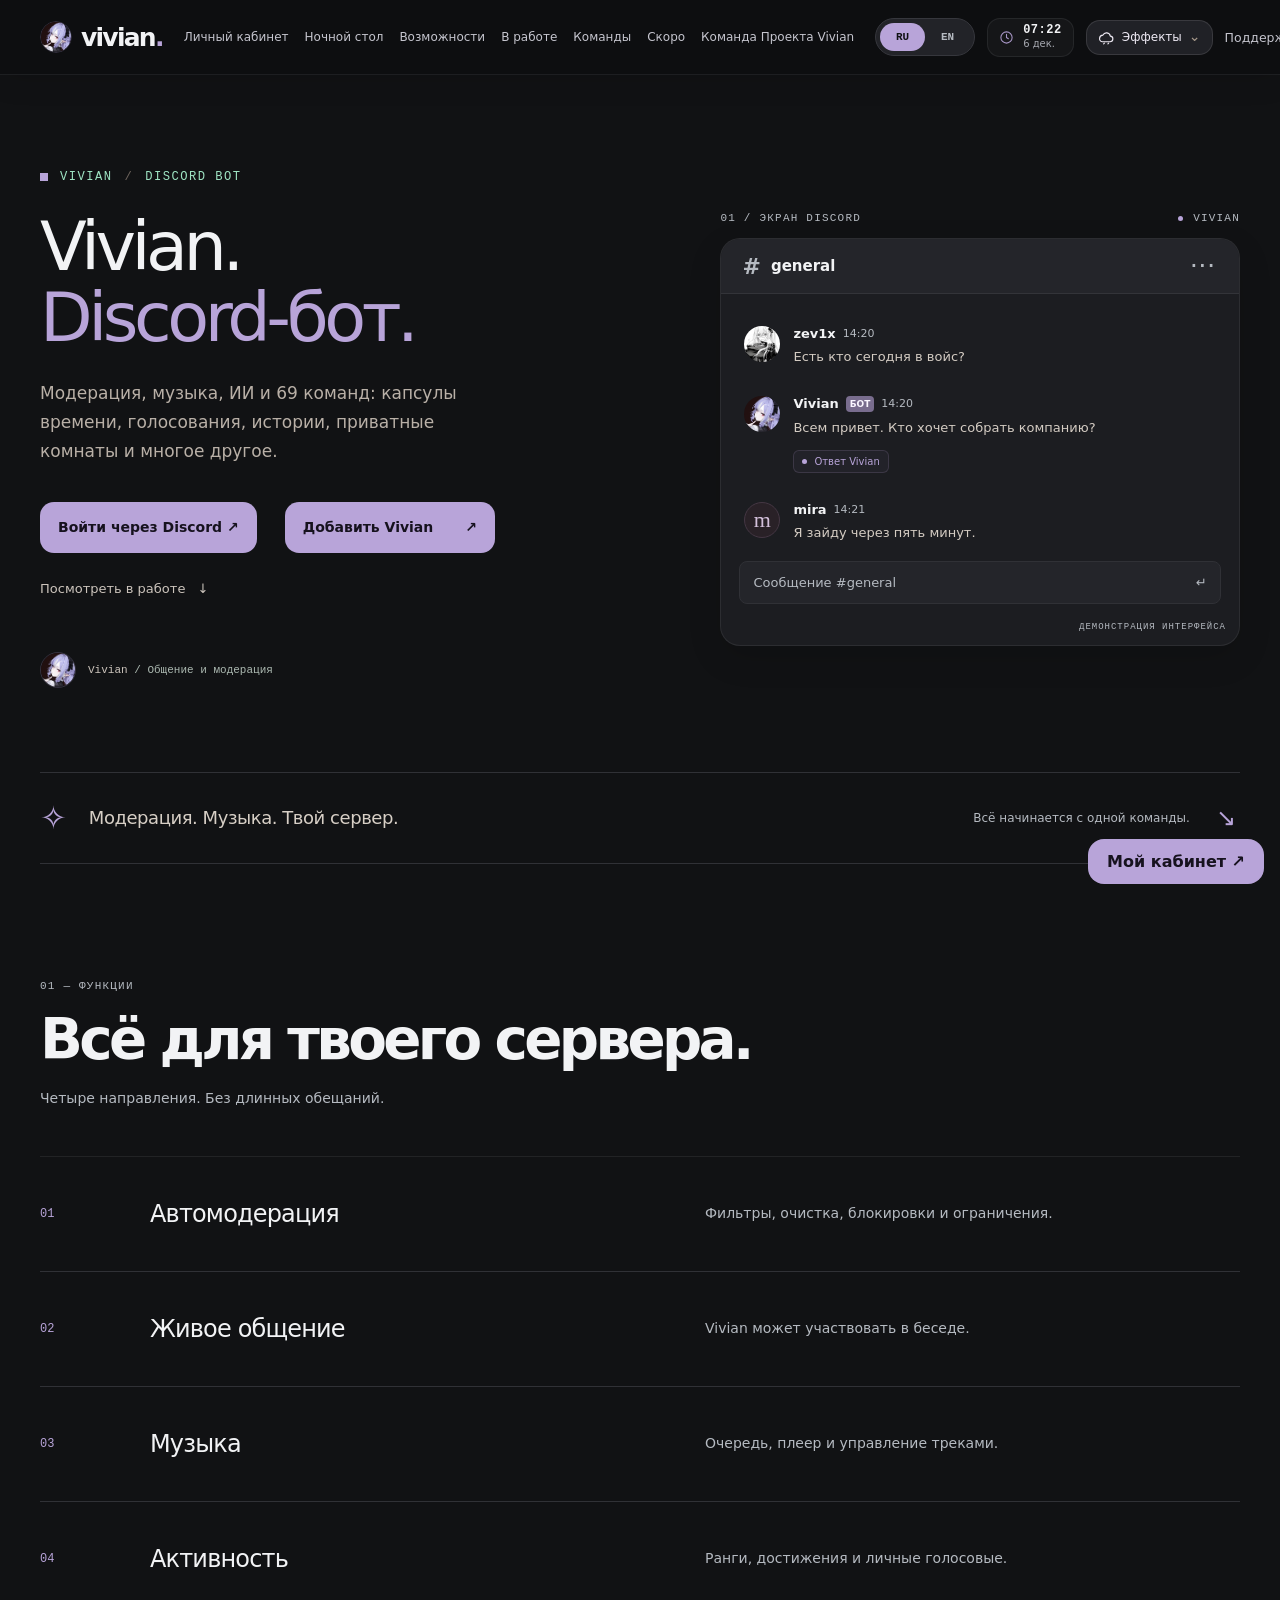
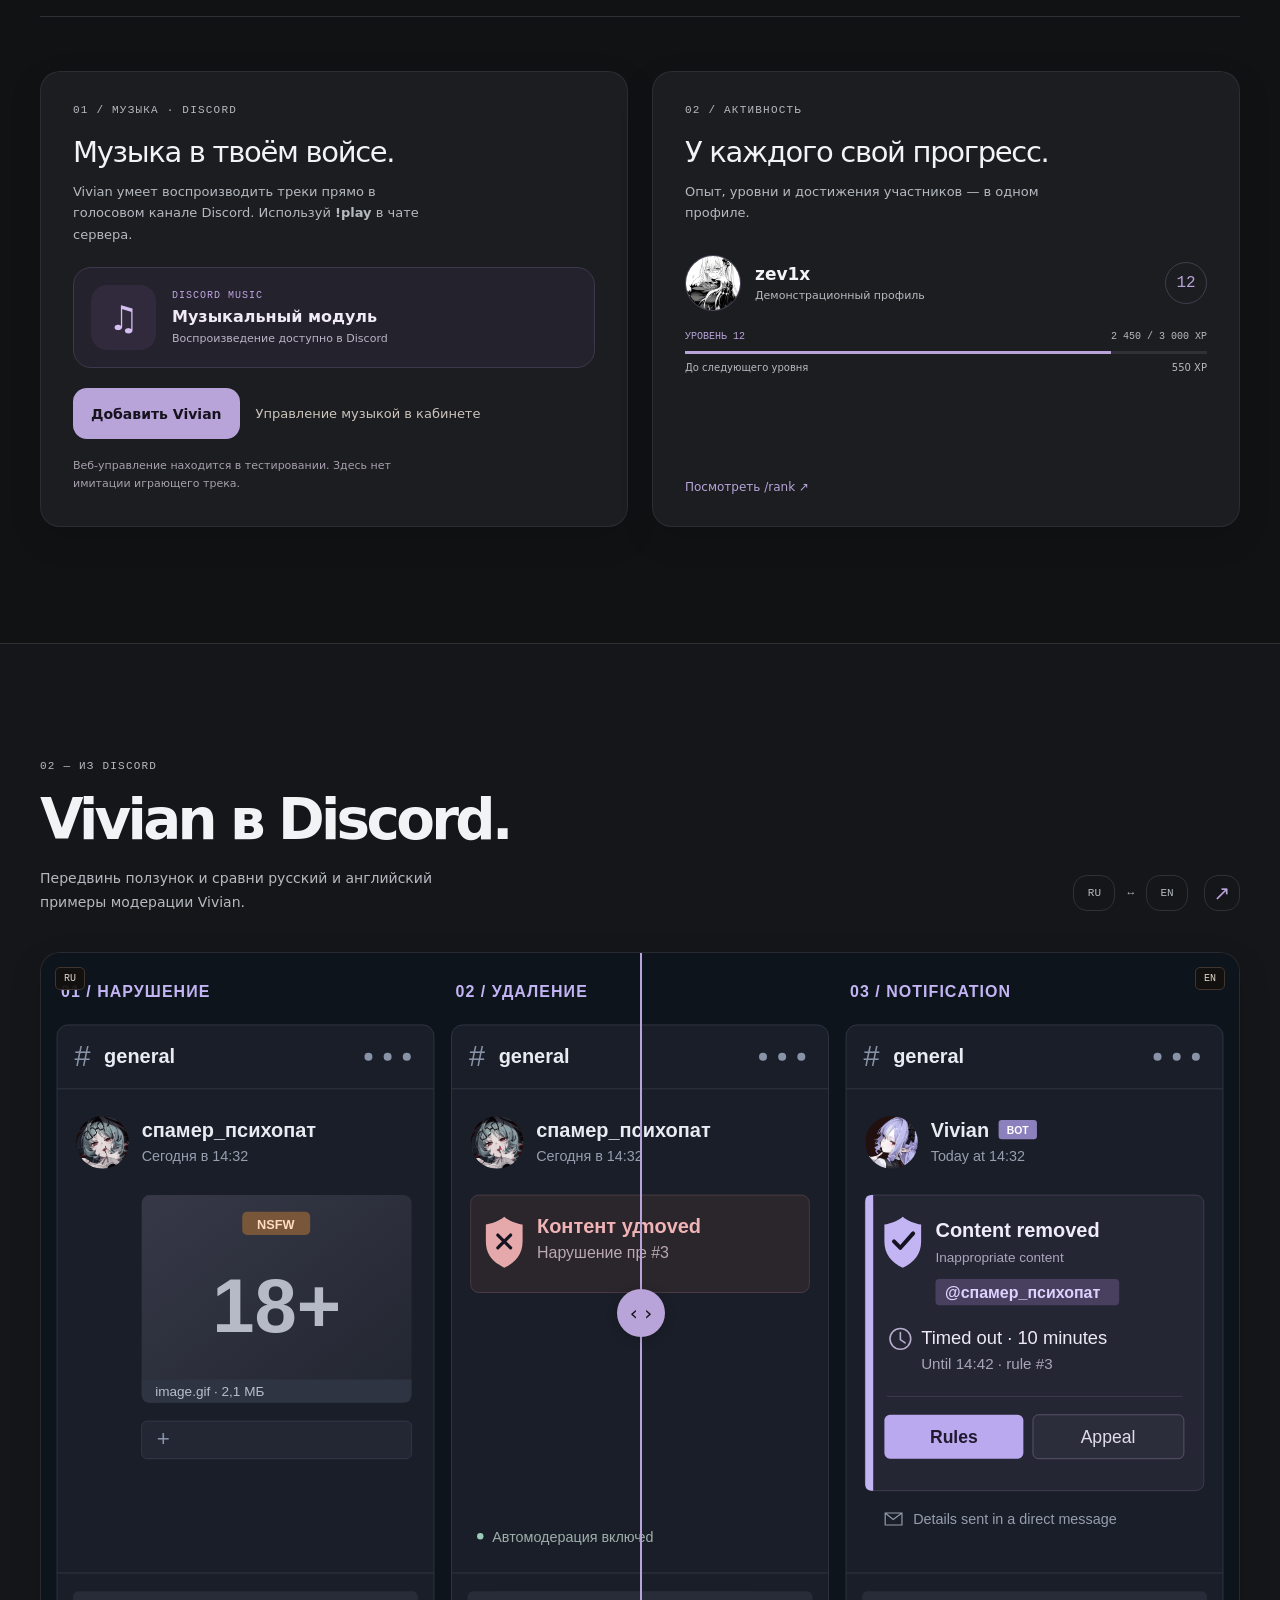
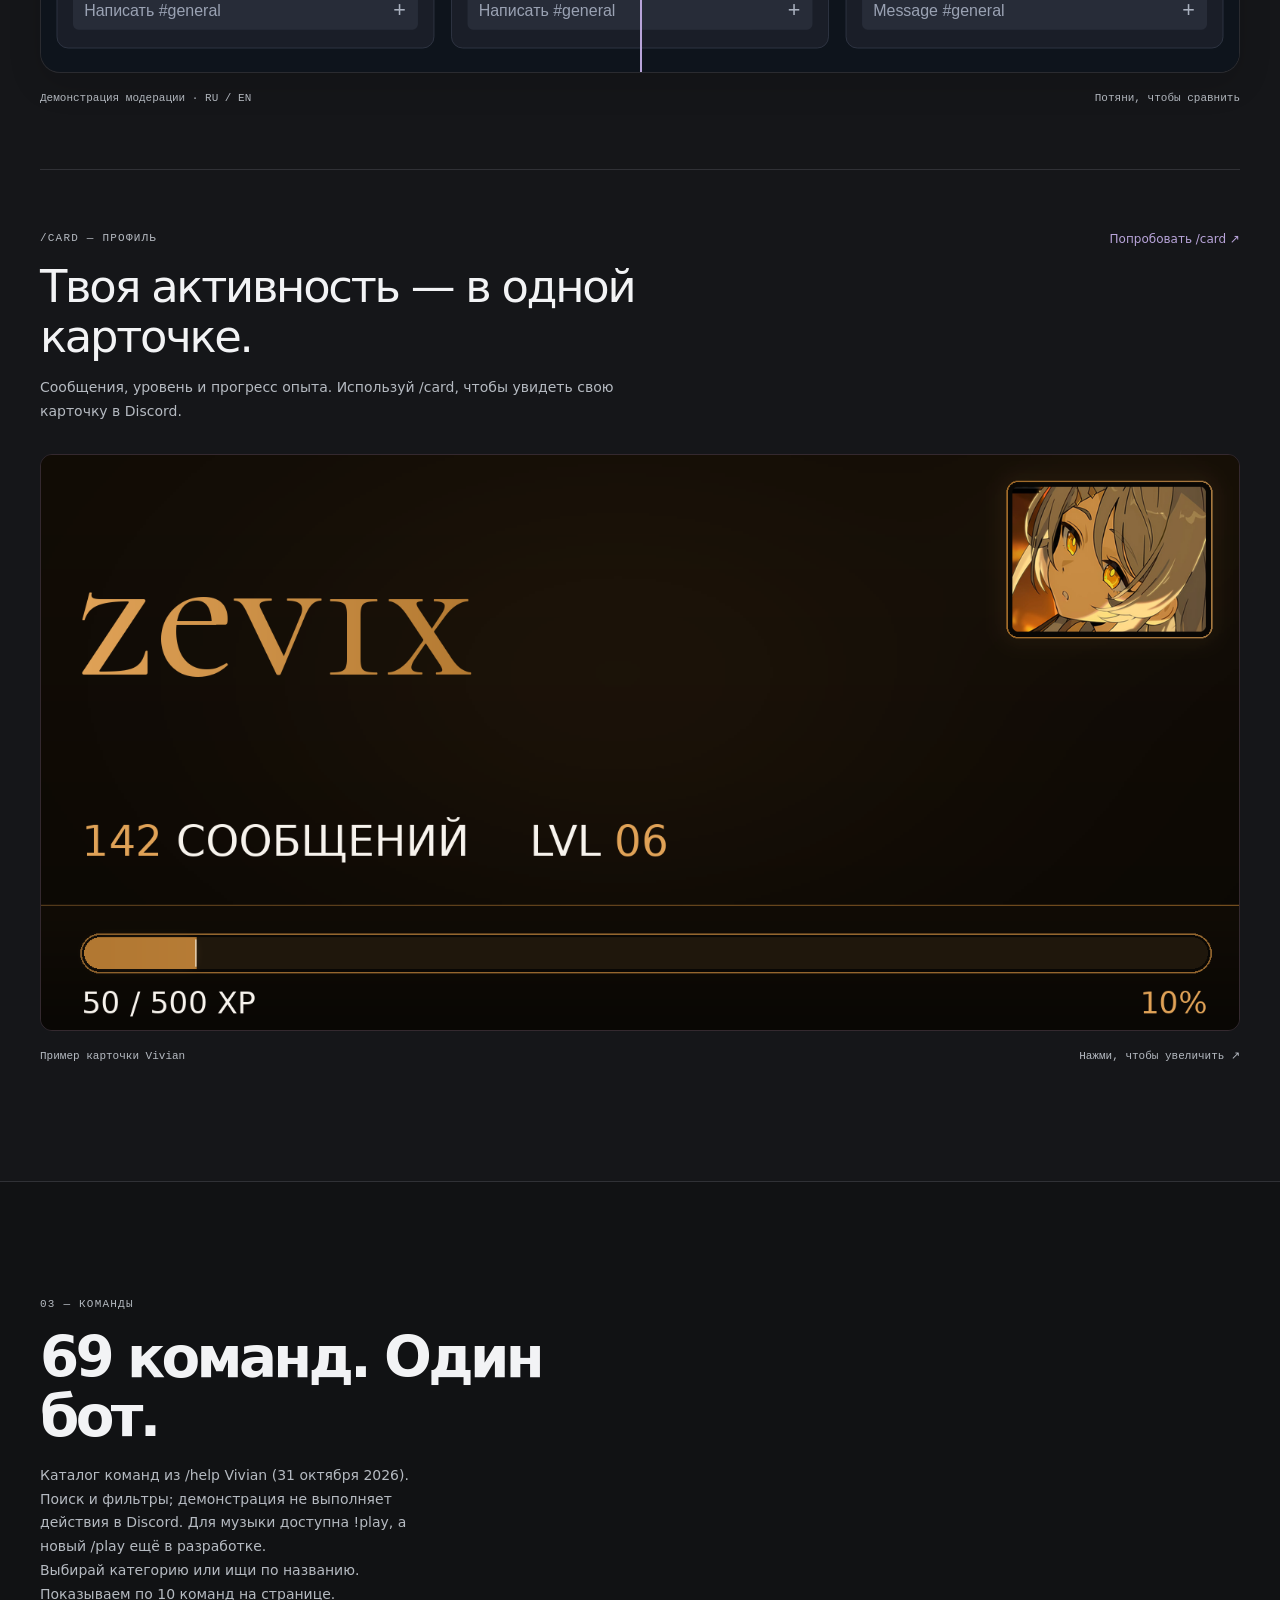
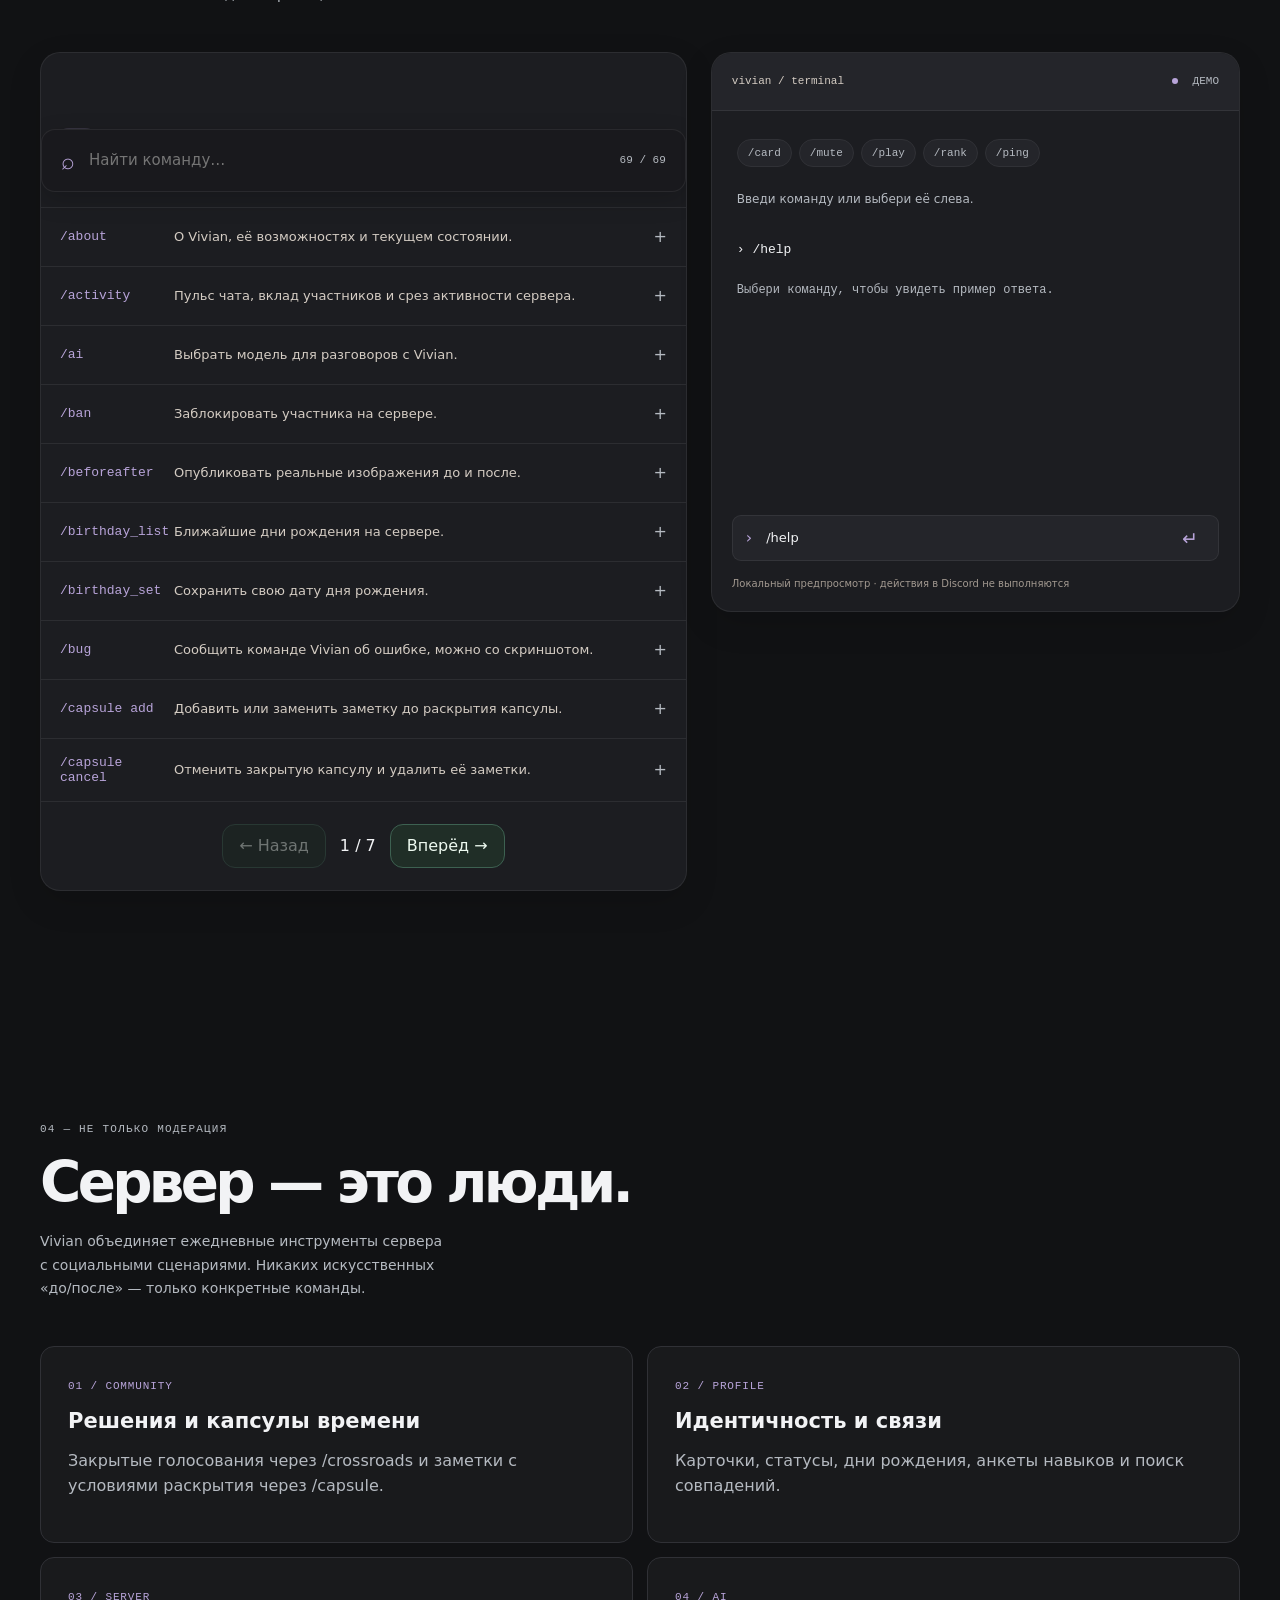
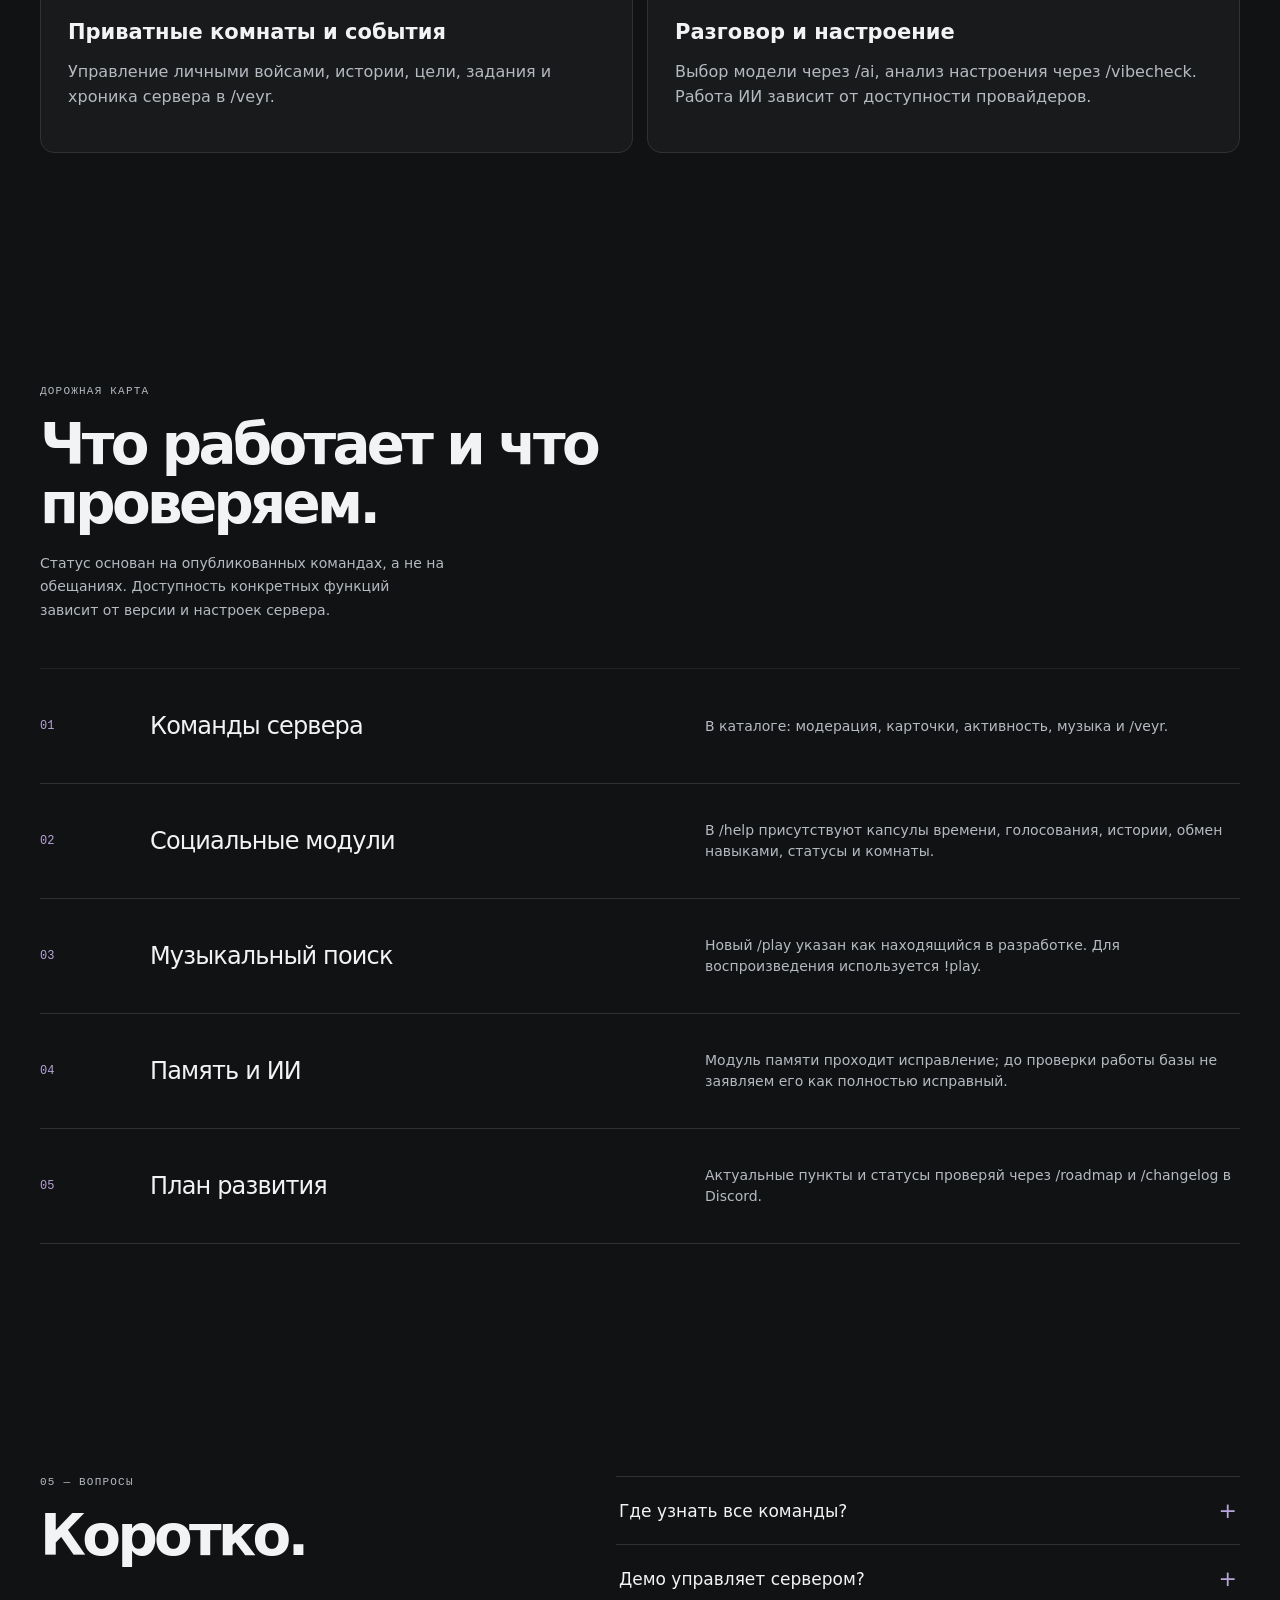
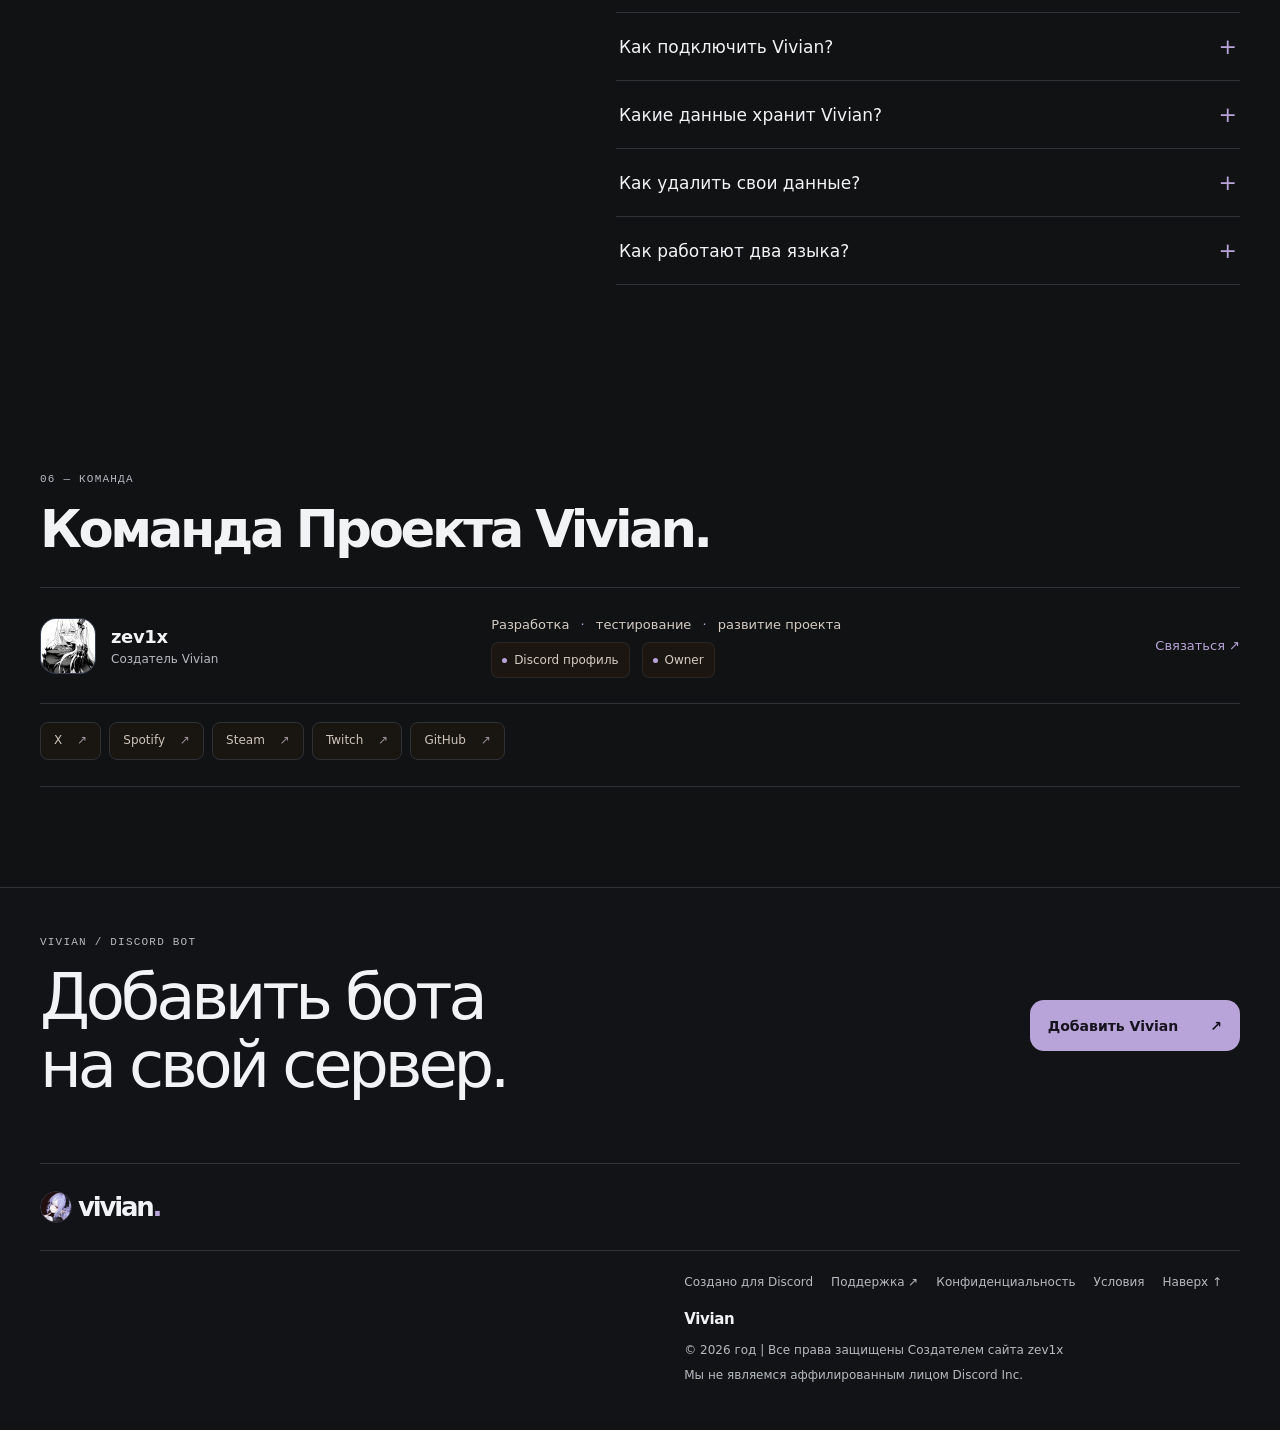
==== site/index.html @ c5d3cb8b "Add files via upload" ====
<!DOCTYPE html>

<html lang="ru"><head><meta charset="utf-8"/><meta content="width=device-width, initial-scale=1" name="viewport"/><meta content="#0e0d0c" name="theme-color"/><title>Vivian — Discord-бот</title><meta content="Vivian: общение, модерация, музыка, активность и команды." name="description"/><meta content="website" property="og:type"/><meta content="Vivian — Discord-бот" property="og:title"/><meta content="Vivian: общение, модерация, музыка, активность и команды." property="og:description"/><meta content="https://esil.life/vivian-card.png" property="og:image"/><meta content="summary_large_image" name="twitter:card"/><link href="styles.css" rel="stylesheet"/><link href="theme.css" rel="stylesheet"/><link href="vivian-avatar.png" rel="icon" type="image/png"/><link href="https://vivian.lat/" rel="canonical"/><meta content="https://vivian.lat/" property="og:url"/><meta content="ru_RU" property="og:locale"/><link href="web2.css" rel="stylesheet"/><link href="web2-ui.css" rel="stylesheet"/><link href="vivian-2.3.css?v=2.5" rel="stylesheet"/><link rel="stylesheet" href="site-clock.css?v=2.6"/><link rel="stylesheet" href="vivian-2.7-motion.css?v=2.7"><link rel="stylesheet" href="vivian-3.1-fixes.css?v=3.1"/></head><body>
<canvas aria-hidden="true" class="weather-canvas" hidden="" id="weather-canvas"></canvas>
<header class="header"><div class="shell header-inner"><a class="brand" href="#top"><span class="mark"><img alt="" height="32" loading="lazy" src="vivian-avatar.png" width="32"/></span><span>vivian<span class="brand-period">.</span></span></a><nav aria-label="Разделы" class="nav"><a href="dashboard.html">Личный кабинет</a><a href="social.html">Ночной стол</a><a href="#capabilities">Возможности</a><a href="#preview">В работе</a><a href="#commands">Команды</a><a href="#roadmap">Скоро</a><a href="#team">Команда Проекта Vivian</a></nav><div class="header-right"><div aria-label="Язык сайта" class="language-switch" data-language="ru" id="language-switch" role="group"><span aria-hidden="true" class="language-thumb"></span><button aria-pressed="true" data-lang="ru" lang="ru" type="button">RU</button><button aria-pressed="false" data-lang="en" lang="en" type="button">EN</button></div><div class="site-time-pill site-clock" aria-label="Локальные дата и время" title="Время по настройкам устройства"><svg class="site-clock-icon" xmlns="http://www.w3.org/2000/svg" width="15" height="15" viewBox="0 0 24 24" fill="none" stroke="currentColor" stroke-width="1.7" stroke-linecap="round" stroke-linejoin="round" aria-hidden="true"><circle cx="12" cy="12" r="9"/><path d="M12 7v5l3 2"/></svg><span class="site-clock-text"><time class="site-time-value" data-site-time>--:--</time><span class="site-time-date" data-site-date>—</span></span></div><div class="weather-control" id="weather-control">
<button aria-controls="weather-panel" aria-expanded="false" aria-label="Настройки фоновых эффектов" class="weather-trigger" id="weather-trigger" title="Фоновые эффекты" type="button">
<svg aria-hidden="true" class="weather-trigger-icon" fill="none" height="17" stroke="currentColor" stroke-linecap="round" stroke-linejoin="round" stroke-width="1.6" viewbox="0 0 24 24" width="17"><path d="M6 18h11a4 4 0 0 0 .4-7.98A5.5 5.5 0 0 0 7 8.6 4.75 4.75 0 0 0 6 18Z"></path><path d="m8 21 1-1m5 1 1-1"></path></svg>
<span class="weather-trigger-label">Эффекты</span><span aria-hidden="true" class="weather-caret">⌄</span></button>
<div class="weather-panel" hidden="" id="weather-panel">
<div class="weather-panel-heading">ФОН САЙТА</div>
<button aria-pressed="true" class="weather-option" data-weather="off" type="button"><span aria-hidden="true" class="weather-option-icon">○</span>Выключено<span aria-hidden="true" class="weather-option-check">✓</span></button>
<button aria-pressed="false" class="weather-option" data-weather="snow" type="button"><span aria-hidden="true" class="weather-option-icon">✳</span>Снег<span aria-hidden="true" class="weather-option-check">✓</span></button>
<button aria-pressed="false" class="weather-option" data-weather="rain" type="button"><span aria-hidden="true" class="weather-option-icon">╱</span>Дождь<span aria-hidden="true" class="weather-option-check">✓</span></button>
<div class="weather-panel-note">Выбор сохранится на этом устройстве</div>
</div></div><a class="subtle-link" href="https://discord.gg/d9XwE4tsXc" rel="noreferrer" target="_blank">Поддержка</a><a class="small-cta nav-invite-cta" data-invite="" href="https://discord.com/oauth2/authorize?client_id=1553826513474945114" rel="noreferrer" target="_blank">Добавить Vivian</a><details class="mobile-nav"><summary aria-label="Открыть меню"><span class="mobile-icon">☰</span></summary><div><a href="#capabilities">Возможности</a><a href="#preview">В работе</a><a href="#commands">Команды</a><a href="#roadmap">Скоро</a><a href="#team">Команда Проекта Vivian</a><a href="https://discord.gg/d9XwE4tsXc" rel="noreferrer" target="_blank">Поддержка</a><a class="mobile-invite" data-invite="" href="https://discord.com/oauth2/authorize?client_id=1553826513474945114" rel="noreferrer" target="_blank">Добавить Vivian</a></div></details><a class="web2-header-link" href="social.html">Ночной стол</a></div></div></header>
<main><section class="hero shell" id="top"><div class="hero-main"><div class="eyebrow"><span class="small-square"></span> VIVIAN <span class="slash">/</span> DISCORD BOT</div><h1><span class="hero-title-line">Vivian.</span><em class="hero-title-line">Discord-бот.</em></h1><p>Модерация, музыка, ИИ и 69 команд: капсулы времени, голосования, истории, приватные комнаты и многое другое.</p><div class="hero-actions"><a class="primary-btn" href="/auth/discord">Войти через Discord ↗</a><a class="primary-btn" data-invite="" href="https://discord.com/oauth2/authorize?client_id=1553826513474945114" rel="noreferrer" target="_blank">Добавить Vivian <span>↗</span></a><a class="plain-btn" href="#preview">Посмотреть в работе <span>↓</span></a></div><div class="hero-note"><img alt="Аватар Vivian" loading="lazy" src="vivian-avatar.png"/><span>Vivian <span class="muted">/ Общение и модерация</span></span></div></div>
<div class="hero-demo"><div class="demo-label"><span>01 / ЭКРАН DISCORD</span><span class="line-dot"></span><span>VIVIAN</span></div><div class="chat-shell"><div class="chat-top"><span class="hash">#</span><span>general</span><span class="chat-right">···</span></div><div class="chat-rows"><div class="chat-line"><img alt="" class="round-avatar" loading="lazy" src="zev1x-avatar.png"/><div><div class="name-line"><b>zev1x</b><time>14:20</time></div><p>Есть кто сегодня в войс?</p></div></div><div class="chat-line"><img alt="" class="round-avatar" loading="lazy" src="vivian-avatar.png"/><div><div class="name-line"><b>Vivian</b><span class="bot-label">БОТ</span><time>14:20</time></div><p>Всем привет. Кто хочет собрать компанию?</p><div class="inline-tag"><span class="dot"></span> Ответ Vivian</div></div></div><div class="chat-line"><div aria-hidden="true" class="chat-initial">m</div><div><div class="name-line"><b>mira</b><time>14:21</time></div><p>Я зайду через пять минут.</p></div></div></div><div class="chat-footer">Сообщение #general <span>↵</span></div><div class="mock-watermark">ДЕМОНСТРАЦИЯ ИНТЕРФЕЙСА</div></div></div></section>
<div class="bot-strip shell"><span aria-hidden="true" class="strip-star">✧</span><p>Модерация. Музыка. Твой сервер.</p><span>Всё начинается с одной команды.</span><a aria-label="Команды" href="#commands">↘</a></div><section class="shell section features-section" id="capabilities"><div class="section-intro"><div class="index-label">01 — ФУНКЦИИ</div><h2>Всё для твоего сервера.</h2><p>Четыре направления. Без длинных обещаний.</p></div><div class="feature-table"><div class="feature-row"><span class="feat-no">01</span><h3>Автомодерация</h3><p>Фильтры, очистка, блокировки и ограничения.</p><span class="feat-arrow">↗</span></div><div class="feature-row"><span class="feat-no">02</span><h3>Живое общение</h3><p>Vivian может участвовать в беседе.</p><span class="feat-arrow">↗</span></div><div class="feature-row"><span class="feat-no">03</span><h3>Музыка</h3><p>Очередь, плеер и управление треками.</p><span class="feat-arrow">↗</span></div><div class="feature-row"><span class="feat-no">04</span><h3>Активность</h3><p>Ранги, достижения и личные голосовые.</p><span class="feat-arrow">↗</span></div></div><div class="bot-extras"><article class="extra-card music-card" id="web-music"><div class="index-label">01 / МУЗЫКА · DISCORD</div><h3>Музыка в твоём войсе.</h3><p>Vivian умеет воспроизводить треки прямо в голосовом канале Discord. Используй <strong>!play</strong> в чате сервера.</p><div class="music-showcase" aria-label="Демонстрация музыкальной функции"><div class="music-showcase-icon" aria-hidden="true">♫</div><div><span class="music-showcase-label">DISCORD MUSIC</span><strong>Музыкальный модуль</strong><small>Воспроизведение доступно в Discord</small></div></div><div class="music-showcase-actions"><a class="primary-btn" href="https://discord.com/oauth2/authorize?client_id=1553826513474945114" target="_blank" rel="noopener noreferrer">Добавить Vivian</a><a class="plain-btn" href="dashboard.html#music">Управление музыкой в кабинете</a></div><p class="music-availability-note">Веб-управление находится в тестировании. Здесь нет имитации играющего трека.</p></article><article class="extra-card rank-card"><div class="index-label">02 / АКТИВНОСТЬ</div><h3>У каждого свой прогресс.</h3><p>Опыт, уровни и достижения участников — в одном профиле.</p><div class="rank-preview"><img alt="Аватар zev1x" loading="lazy" src="zev1x-avatar.png"/><div><strong>zev1x</strong><span>Демонстрационный профиль</span></div><span class="rank-level">12</span></div><div class="rank-meta"><span>УРОВЕНЬ 12</span><span>2 450 / 3 000 XP</span></div><div class="rank-progress"><span></span></div><div class="rank-next">До следующего уровня <b>550 XP</b></div><button class="extra-action" data-quick="/rank @zev1x" type="button">Посмотреть /rank ↗</button></article></div></section>
<section class="section work-section" id="preview"><div class="shell"><div class="preview-heading"><div class="section-intro work-intro"><div class="index-label">02 — ИЗ DISCORD</div><h2>Vivian в Discord.</h2><p>Передвинь ползунок и сравни русский и английский примеры модерации Vivian.</p></div><div class="preview-controls"><div class="preview-presets"><button data-preview-language="ru" lang="ru" type="button">RU</button><span aria-hidden="true">↔</span><button data-preview-language="en" lang="en" type="button">EN</button></div><button aria-label="Увеличить пример модерации" class="image-expand" id="open-image" type="button">↗</button></div></div><div class="preview-compare" id="preview-compare" style="--image-split:50%"><img alt="Пример модерации Vivian на русском" class="preview-image-ru" height="900" loading="lazy" src="moderation-ru.svg" width="1500"/><img alt="Пример модерации Vivian на английском" class="preview-image-en" height="900" loading="lazy" src="moderation-en.svg" width="1500"/><div aria-hidden="true" class="preview-divider" id="preview-divider"><span>‹ ›</span></div><input aria-label="Сравнение примеров на русском и английском" class="preview-range" id="preview-range" max="100" min="0" type="range" value="50"/><span aria-hidden="true" class="preview-language-label label-ru">RU</span><span aria-hidden="true" class="preview-language-label label-en">EN</span></div><div class="work-caption"><span>Демонстрация модерации · RU / EN</span><span>Потяни, чтобы сравнить</span></div><article aria-labelledby="profile-card-title" class="card-feature" id="card-preview"><div class="card-feature-heading"><div class="card-feature-copy"><div class="index-label">/CARD — ПРОФИЛЬ</div><h3 id="profile-card-title">Твоя активность — в одной карточке.</h3><p>Сообщения, уровень и прогресс опыта. Используй /card, чтобы увидеть свою карточку в Discord.</p></div><button class="extra-action" data-quick="/card" type="button">Попробовать /card ↗</button></div><button aria-label="Увеличить карточку Vivian" class="card-frame" data-open-card="" type="button"><img alt="Карточка Vivian: сообщения, уровень и опыт" height="762" loading="lazy" src="vivian-card.png" width="1586"/></button><div class="work-caption"><span>Пример карточки Vivian</span><span>Нажми, чтобы увеличить ↗</span></div></article></div><dialog aria-label="Карточка профиля Vivian" class="image-dialog card-dialog" id="card-dialog"><button class="dialog-close" id="close-card" type="button">Закрыть ×</button><img alt="Карточка Vivian: сообщения, уровень и опыт" height="762" src="vivian-card.png" width="1586"/></dialog><dialog aria-label="Полноэкранный пример модерации Vivian" class="image-dialog" id="image-dialog"><button class="dialog-close" id="close-image" type="button">Закрыть ×</button><img alt="Полноэкранный пример модерации Vivian" height="900" id="dialog-preview-image" src="moderation-ru.svg" width="1500"/></dialog></section>
<section class="section shell commands-section" id="commands"><div class="section-intro"><div class="index-label">03 — КОМАНДЫ</div><h2>69 команд. Один бот.</h2><p>Каталог команд из /help Vivian (31 октября 2026). Поиск и фильтры; демонстрация не выполняет действия в Discord. Для музыки доступна !play, а новый /play ещё в разработке.</p><p class="muted">Выбирай категорию или ищи по названию. Показываем по 10 команд на странице.</p></div><div class="command-layout"><div class="command-browser"><div class="command-search"><span>⌕</span><input aria-label="Поиск команд Vivian" id="command-query" placeholder="Найти команду…" type="search"/><small id="command-count">69 / 69</small></div><div aria-label="Категории команд" class="category-tabs"><button aria-pressed="true" class="active" data-group="Все" type="button">Все</button><button aria-pressed="false" class="" data-group="Общее" type="button">Общее</button><button aria-pressed="false" class="" data-group="Модерация" type="button">Модерация</button><button aria-pressed="false" class="" data-group="Музыка" type="button">Музыка</button><button aria-pressed="false" class="" data-group="Активность" type="button">Активность</button><button aria-pressed="false" class="" data-group="ИИ" type="button">ИИ</button><button aria-pressed="false" class="" data-group="Сообщество" type="button">Сообщество</button><button aria-pressed="false" class="" data-group="Приватные комнаты" type="button">Приватные комнаты</button><button aria-pressed="false" class="" data-group="Система" type="button">Система</button></div><div class="command-list" id="command-list"><details class="command-item" data-category="Общее"><summary><code>/about</code><span>О Vivian, её возможностях и текущем состоянии.</span><span class="item-plus">+</span></summary><p>О Vivian, её возможностях и текущем состоянии. <button class="try-command" data-try="/about" type="button">Попробовать ↗</button></p></details><details class="command-item" data-category="Активность"><summary><code>/activity</code><span>Пульс чата, вклад участников и срез активности сервера.</span><span class="item-plus">+</span></summary><p>Пульс чата, вклад участников и срез активности сервера. <button class="try-command" data-try="/activity" type="button">Попробовать ↗</button></p></details><details class="command-item" data-category="ИИ"><summary><code>/ai</code><span>Выбрать модель для разговоров с Vivian.</span><span class="item-plus">+</span></summary><p>Выбрать модель для разговоров с Vivian. <button class="try-command" data-try="/ai" type="button">Попробовать ↗</button></p></details><details class="command-item" data-category="Модерация"><summary><code>/ban</code><span>Заблокировать участника на сервере.</span><span class="item-plus">+</span></summary><p>Заблокировать участника на сервере. <button class="try-command" data-try="/ban" type="button">Попробовать ↗</button></p></details><details class="command-item" data-category="Сообщество"><summary><code>/beforeafter</code><span>Опубликовать реальные изображения до и после.</span><span class="item-plus">+</span></summary><p>Опубликовать реальные изображения до и после. <button class="try-command" data-try="/beforeafter" type="button">Попробовать ↗</button></p></details><details class="command-item" data-category="Сообщество"><summary><code>/birthday_list</code><span>Ближайшие дни рождения на сервере.</span><span class="item-plus">+</span></summary><p>Ближайшие дни рождения на сервере. <button class="try-command" data-try="/birthday_list" type="button">Попробовать ↗</button></p></details><details class="command-item" data-category="Сообщество"><summary><code>/birthday_set</code><span>Сохранить свою дату дня рождения.</span><span class="item-plus">+</span></summary><p>Сохранить свою дату дня рождения. <button class="try-command" data-try="/birthday_set" type="button">Попробовать ↗</button></p></details><details class="command-item" data-category="Общее"><summary><code>/bug</code><span>Сообщить команде Vivian об ошибке, можно со скриншотом.</span><span class="item-plus">+</span></summary><p>Сообщить команде Vivian об ошибке, можно со скриншотом. <button class="try-command" data-try="/bug" type="button">Попробовать ↗</button></p></details><details class="command-item" data-category="Сообщество"><summary><code>/capsule add</code><span>Добавить или заменить заметку до раскрытия капсулы.</span><span class="item-plus">+</span></summary><p>Добавить или заменить заметку до раскрытия капсулы. <button class="try-command" data-try="/capsule add" type="button">Попробовать ↗</button></p></details><details class="command-item" data-category="Сообщество"><summary><code>/capsule cancel</code><span>Отменить закрытую капсулу и удалить её заметки.</span><span class="item-plus">+</span></summary><p>Отменить закрытую капсулу и удалить её заметки. <button class="try-command" data-try="/capsule cancel" type="button">Попробовать ↗</button></p></details><details class="command-item" hidden data-category="Сообщество"><summary><code>/capsule create</code><span>Создать капсулу с дедлайном и порогом участников.</span><span class="item-plus">+</span></summary><p>Создать капсулу с дедлайном и порогом участников. <button class="try-command" data-try="/capsule create" type="button">Попробовать ↗</button></p></details><details class="command-item" hidden data-category="Сообщество"><summary><code>/capsule list</code><span>Показать десять последних капсул канала.</span><span class="item-plus">+</span></summary><p>Показать десять последних капсул канала. <button class="try-command" data-try="/capsule list" type="button">Попробовать ↗</button></p></details><details class="command-item" hidden data-category="Сообщество"><summary><code>/capsule open</code><span>Открыть готовую капсулу или проверить условия раскрытия.</span><span class="item-plus">+</span></summary><p>Открыть готовую капсулу или проверить условия раскрытия. <button class="try-command" data-try="/capsule open" type="button">Попробовать ↗</button></p></details><details class="command-item" hidden data-category="Активность"><summary><code>/card</code><span>Карточка участника</span><span class="item-plus">+</span></summary><p>Карточка участника: аватар, уровень, XP, статистика и достижения. <button class="try-command" data-try="/card" type="button">Попробовать ↗</button></p></details><details class="command-item" hidden data-category="Система"><summary><code>/changelog</code><span>Журнал изменений Vivian с указанием версий.</span><span class="item-plus">+</span></summary><p>Журнал изменений Vivian с указанием версий. <button class="try-command" data-try="/changelog" type="button">Попробовать ↗</button></p></details><details class="command-item" hidden data-category="Модерация"><summary><code>/clear</code><span>Удалить недавние сообщения из текущего канала.</span><span class="item-plus">+</span></summary><p>Удалить недавние сообщения из текущего канала. <button class="try-command" data-try="/clear" type="button">Попробовать ↗</button></p></details><details class="command-item" hidden data-category="Активность"><summary><code>/crad</code><span>Псевдоним команды /card.</span><span class="item-plus">+</span></summary><p>Псевдоним команды /card. <button class="try-command" data-try="/crad" type="button">Попробовать ↗</button></p></details><details class="command-item" hidden data-category="Сообщество"><summary><code>/crossroads ballot</code><span>Посмотреть варианты решения без раскрытия голосов.</span><span class="item-plus">+</span></summary><p>Посмотреть варианты решения без раскрытия голосов. <button class="try-command" data-try="/crossroads ballot" type="button">Попробовать ↗</button></p></details><details class="command-item" hidden data-category="Сообщество"><summary><code>/crossroads cancel</code><span>Отменить открытое решение и удалить его голосования.</span><span class="item-plus">+</span></summary><p>Отменить открытое решение и удалить его голосования. <button class="try-command" data-try="/crossroads cancel" type="button">Попробовать ↗</button></p></details><details class="command-item" hidden data-category="Сообщество"><summary><code>/crossroads create</code><span>Создать закрытое голосование с последующим анализом резу</span><span class="item-plus">+</span></summary><p>Создать закрытое голосование с последующим анализом результата. <button class="try-command" data-try="/crossroads create" type="button">Попробовать ↗</button></p></details><details class="command-item" hidden data-category="Сообщество"><summary><code>/crossroads history</code><span>История решений канала и ожидающих итогов.</span><span class="item-plus">+</span></summary><p>История решений канала и ожидающих итогов. <button class="try-command" data-try="/crossroads history" type="button">Попробовать ↗</button></p></details><details class="command-item" hidden data-category="Сообщество"><summary><code>/crossroads outcome</code><span>Зафиксировать результат после даты проверки.</span><span class="item-plus">+</span></summary><p>Зафиксировать результат после даты проверки. <button class="try-command" data-try="/crossroads outcome" type="button">Попробовать ↗</button></p></details><details class="command-item" hidden data-category="Сообщество"><summary><code>/crossroads results</code><span>Показать анонимные результаты и итог после дедлайна.</span><span class="item-plus">+</span></summary><p>Показать анонимные результаты и итог после дедлайна. <button class="try-command" data-try="/crossroads results" type="button">Попробовать ↗</button></p></details><details class="command-item" hidden data-category="Сообщество"><summary><code>/crossroads vote</code><span>Проголосовать или изменить тайный голос до дедлайна.</span><span class="item-plus">+</span></summary><p>Проголосовать или изменить тайный голос до дедлайна. <button class="try-command" data-try="/crossroads vote" type="button">Попробовать ↗</button></p></details><details class="command-item" hidden data-category="Система"><summary><code>/deploy</code><span>Проверить подтверждение запуска новой версии Vivian.</span><span class="item-plus">+</span></summary><p>Проверить подтверждение запуска новой версии Vivian. <button class="try-command" data-try="/deploy" type="button">Попробовать ↗</button></p></details><details class="command-item" hidden data-category="Сообщество"><summary><code>/exchange matches</code><span>Найти взаимные совпадения навыков участников канала.</span><span class="item-plus">+</span></summary><p>Найти взаимные совпадения навыков участников канала. <button class="try-command" data-try="/exchange matches" type="button">Попробовать ↗</button></p></details><details class="command-item" hidden data-category="Сообщество"><summary><code>/exchange pause</code><span>Скрыть свой профиль из поиска совпадений.</span><span class="item-plus">+</span></summary><p>Скрыть свой профиль из поиска совпадений. <button class="try-command" data-try="/exchange pause" type="button">Попробовать ↗</button></p></details><details class="command-item" hidden data-category="Сообщество"><summary><code>/exchange profile</code><span>Опубликовать навыки и сведения о себе для поиска совпаде</span><span class="item-plus">+</span></summary><p>Опубликовать навыки и сведения о себе для поиска совпадений. <button class="try-command" data-try="/exchange profile" type="button">Попробовать ↗</button></p></details><details class="command-item" hidden data-category="Сообщество"><summary><code>/exchange remove</code><span>Удалить профиль обмена навыками для этого канала.</span><span class="item-plus">+</span></summary><p>Удалить профиль обмена навыками для этого канала. <button class="try-command" data-try="/exchange remove" type="button">Попробовать ↗</button></p></details><details class="command-item" hidden data-category="Сообщество"><summary><code>/exchange show</code><span>Показать свой профиль обмена навыками.</span><span class="item-plus">+</span></summary><p>Показать свой профиль обмена навыками. <button class="try-command" data-try="/exchange show" type="button">Попробовать ↗</button></p></details><details class="command-item" hidden data-category="Общее"><summary><code>/feedback_status</code><span>Статус отправленной ошибки или предложения.</span><span class="item-plus">+</span></summary><p>Статус отправленной ошибки или предложения. <button class="try-command" data-try="/feedback_status" type="button">Попробовать ↗</button></p></details><details class="command-item" hidden data-category="Общее"><summary><code>/help</code><span>Посмотреть команды Vivian и их краткие описания.</span><span class="item-plus">+</span></summary><p>Посмотреть команды Vivian и их краткие описания. <button class="try-command" data-try="/help" type="button">Попробовать ↗</button></p></details><details class="command-item" hidden data-category="Модерация"><summary><code>/kick</code><span>Удалить участника с сервера без блокировки повторного вх</span><span class="item-plus">+</span></summary><p>Удалить участника с сервера без блокировки повторного входа. <button class="try-command" data-try="/kick" type="button">Попробовать ↗</button></p></details><details class="command-item" hidden data-category="Модерация"><summary><code>/lock</code><span>Запретить обычным участникам отправлять сообщения в кана</span><span class="item-plus">+</span></summary><p>Запретить обычным участникам отправлять сообщения в канале. <button class="try-command" data-try="/lock" type="button">Попробовать ↗</button></p></details><details class="command-item" hidden data-category="Музыка"><summary><code>/loop</code><span>Включить или выключить повтор текущего трека.</span><span class="item-plus">+</span></summary><p>Включить или выключить повтор текущего трека. <button class="try-command" data-try="/loop" type="button">Попробовать ↗</button></p></details><details class="command-item" hidden data-category="Сообщество"><summary><code>/memories_now</code><span>Опубликовать воспоминание дня прямо сейчас.</span><span class="item-plus">+</span></summary><p>Опубликовать воспоминание дня прямо сейчас. <button class="try-command" data-try="/memories_now" type="button">Попробовать ↗</button></p></details><details class="command-item" hidden data-category="Музыка"><summary><code>/pause</code><span>Приостановить текущий трек.</span><span class="item-plus">+</span></summary><p>Приостановить текущий трек. <button class="try-command" data-try="/pause" type="button">Попробовать ↗</button></p></details><details class="command-item" hidden data-category="Система"><summary><code>/ping</code><span>Показать задержку соединения Vivian с Discord.</span><span class="item-plus">+</span></summary><p>Показать задержку соединения Vivian с Discord. <button class="try-command" data-try="/ping" type="button">Попробовать ↗</button></p></details><details class="command-item" hidden data-category="Музыка"><summary><code>/play</code><span>Поиск по YouTube в разработке; для музыки используется !</span><span class="item-plus">+</span></summary><p>Поиск по YouTube в разработке; для музыки используется !play. <button class="try-command" data-try="/play" type="button">Попробовать ↗</button></p></details><details class="command-item" hidden data-category="Система"><summary><code>/project_status</code><span>Изменить статус пункта плана проекта (команда сервера).</span><span class="item-plus">+</span></summary><p>Изменить статус пункта плана проекта (команда сервера). <button class="try-command" data-try="/project_status" type="button">Попробовать ↗</button></p></details><details class="command-item" hidden data-category="Сообщество"><summary><code>/quests</code><span>Цели, прогресс дня, путь участника и общие события.</span><span class="item-plus">+</span></summary><p>Цели, прогресс дня, путь участника и общие события. <button class="try-command" data-try="/quests" type="button">Попробовать ↗</button></p></details><details class="command-item" hidden data-category="Музыка"><summary><code>/queue</code><span>Панель трека, очередь и управление музыкой.</span><span class="item-plus">+</span></summary><p>Панель трека, очередь и управление музыкой. <button class="try-command" data-try="/queue" type="button">Попробовать ↗</button></p></details><details class="command-item" hidden data-category="Активность"><summary><code>/rank</code><span>Прогресс участника, вклад в разговор и достижения.</span><span class="item-plus">+</span></summary><p>Прогресс участника, вклад в разговор и достижения. <button class="try-command" data-try="/rank" type="button">Попробовать ↗</button></p></details><details class="command-item" hidden data-category="Общее"><summary><code>/report</code><span>Посмотреть обращение или статус предложения по номеру.</span><span class="item-plus">+</span></summary><p>Посмотреть обращение или статус предложения по номеру. <button class="try-command" data-try="/report" type="button">Попробовать ↗</button></p></details><details class="command-item" hidden data-category="Музыка"><summary><code>/resume</code><span>Возобновить приостановленный трек.</span><span class="item-plus">+</span></summary><p>Возобновить приостановленный трек. <button class="try-command" data-try="/resume" type="button">Попробовать ↗</button></p></details><details class="command-item" hidden data-category="Система"><summary><code>/roadmap</code><span>Публичный план развития Vivian.</span><span class="item-plus">+</span></summary><p>Публичный план развития Vivian. <button class="try-command" data-try="/roadmap" type="button">Попробовать ↗</button></p></details><details class="command-item" hidden data-category="Система"><summary><code>/roadmap_add</code><span>Добавить пункт в план развития (команда сервера).</span><span class="item-plus">+</span></summary><p>Добавить пункт в план развития (команда сервера). <button class="try-command" data-try="/roadmap_add" type="button">Попробовать ↗</button></p></details><details class="command-item" hidden data-category="Приватные комнаты"><summary><code>/room claim</code><span>Вернуть управление приватной комнатой после выхода владе</span><span class="item-plus">+</span></summary><p>Вернуть управление приватной комнатой после выхода владельца. <button class="try-command" data-try="/room claim" type="button">Попробовать ↗</button></p></details><details class="command-item" hidden data-category="Приватные комнаты"><summary><code>/room create</code><span>Создать приватную голосовую комнату для выбранных участн</span><span class="item-plus">+</span></summary><p>Создать приватную голосовую комнату для выбранных участников. <button class="try-command" data-try="/room create" type="button">Попробовать ↗</button></p></details><details class="command-item" hidden data-category="Приватные комнаты"><summary><code>/room manage</code><span>Открыть панель управления своей приватной комнатой.</span><span class="item-plus">+</span></summary><p>Открыть панель управления своей приватной комнатой. <button class="try-command" data-try="/room manage" type="button">Попробовать ↗</button></p></details><details class="command-item" hidden data-category="Приватные комнаты"><summary><code>/room setup</code><span>Настроить общую панель приватных комнат (администратор).</span><span class="item-plus">+</span></summary><p>Настроить общую панель приватных комнат (администратор). <button class="try-command" data-try="/room setup" type="button">Попробовать ↗</button></p></details><details class="command-item" hidden data-category="Сообщество"><summary><code>/showcases</code><span>Сохранённые карточки изменений «до и после».</span><span class="item-plus">+</span></summary><p>Сохранённые карточки изменений «до и после». <button class="try-command" data-try="/showcases" type="button">Попробовать ↗</button></p></details><details class="command-item" hidden data-category="Музыка"><summary><code>/skip</code><span>Перейти к следующему треку.</span><span class="item-plus">+</span></summary><p>Перейти к следующему треку. <button class="try-command" data-try="/skip" type="button">Попробовать ↗</button></p></details><details class="command-item" hidden data-category="Модерация"><summary><code>/slowmode</code><span>Задать интервал между сообщениями в канале.</span><span class="item-plus">+</span></summary><p>Задать интервал между сообщениями в канале. <button class="try-command" data-try="/slowmode" type="button">Попробовать ↗</button></p></details><details class="command-item" hidden data-category="Сообщество"><summary><code>/status_relationship</code><span>Предложить участнику отношения.</span><span class="item-plus">+</span></summary><p>Предложить участнику отношения. <button class="try-command" data-try="/status_relationship" type="button">Попробовать ↗</button></p></details><details class="command-item" hidden data-category="Сообщество"><summary><code>/status_set</code><span>Задать свободный статус и настроение.</span><span class="item-plus">+</span></summary><p>Задать свободный статус и настроение. <button class="try-command" data-try="/status_set" type="button">Попробовать ↗</button></p></details><details class="command-item" hidden data-category="Сообщество"><summary><code>/status_single</code><span>Завершить отношения.</span><span class="item-plus">+</span></summary><p>Завершить отношения. <button class="try-command" data-try="/status_single" type="button">Попробовать ↗</button></p></details><details class="command-item" hidden data-category="Сообщество"><summary><code>/status_view</code><span>Показать статус и отношения участника.</span><span class="item-plus">+</span></summary><p>Показать статус и отношения участника. <button class="try-command" data-try="/status_view" type="button">Попробовать ↗</button></p></details><details class="command-item" hidden data-category="Музыка"><summary><code>/stop</code><span>Остановить очередь и отключить Vivian от голосового кана</span><span class="item-plus">+</span></summary><p>Остановить очередь и отключить Vivian от голосового канала. <button class="try-command" data-try="/stop" type="button">Попробовать ↗</button></p></details><details class="command-item" hidden data-category="Сообщество"><summary><code>/story_post</code><span>Опубликовать историю на 24 часа.</span><span class="item-plus">+</span></summary><p>Опубликовать историю на 24 часа. <button class="try-command" data-try="/story_post" type="button">Попробовать ↗</button></p></details><details class="command-item" hidden data-category="Сообщество"><summary><code>/story_setup</code><span>Назначить канал для историй на 24 часа.</span><span class="item-plus">+</span></summary><p>Назначить канал для историй на 24 часа. <button class="try-command" data-try="/story_setup" type="button">Попробовать ↗</button></p></details><details class="command-item" hidden data-category="Общее"><summary><code>/suggest</code><span>Предложить улучшение Vivian и начать голосование.</span><span class="item-plus">+</span></summary><p>Предложить улучшение Vivian и начать голосование. <button class="try-command" data-try="/suggest" type="button">Попробовать ↗</button></p></details><details class="command-item" hidden data-category="Сообщество"><summary><code>/tasks</code><span>Задания за общение и совместные события Vivian.</span><span class="item-plus">+</span></summary><p>Задания за общение и совместные события Vivian. <button class="try-command" data-try="/tasks" type="button">Попробовать ↗</button></p></details><details class="command-item" hidden data-category="Модерация"><summary><code>/unlock</code><span>Снова разрешить сообщения в текущем канале.</span><span class="item-plus">+</span></summary><p>Снова разрешить сообщения в текущем канале. <button class="try-command" data-try="/unlock" type="button">Попробовать ↗</button></p></details><details class="command-item" hidden data-category="Система"><summary><code>/veyr</code><span>Центр Vivian</span><span class="item-plus">+</span></summary><p>Центр Vivian: активность, события, задания и хроника. <button class="try-command" data-try="/veyr" type="button">Попробовать ↗</button></p></details><details class="command-item" hidden data-category="ИИ"><summary><code>/vibecheck</code><span>Оценить настроение по недавним сообщениям этого канала.</span><span class="item-plus">+</span></summary><p>Оценить настроение по недавним сообщениям этого канала. <button class="try-command" data-try="/vibecheck" type="button">Попробовать ↗</button></p></details><details class="command-item" hidden data-category="Музыка"><summary><code>/volume</code><span>Изменить громкость плеера от 0 до 120%.</span><span class="item-plus">+</span></summary><p>Изменить громкость плеера от 0 до 120%. <button class="try-command" data-try="/volume" type="button">Попробовать ↗</button></p></details><details class="command-item" hidden data-category="Музыка"><summary><code>!play</code><span>Воспроизвести музыку</span><span class="item-plus">+</span></summary><p>Воспроизвести музыку: !play название (YouTube или SoundCloud). <button class="try-command" data-try="!play" type="button">Попробовать ↗</button></p></details><details class="command-item" hidden data-category="Музыка"><summary><code>!stop</code><span>Остановить музыку и выйти из голосового канала.</span><span class="item-plus">+</span></summary><p>Остановить музыку и выйти из голосового канала. <button class="try-command" data-try="!stop" type="button">Попробовать ↗</button></p></details><p class="empty-search" id="empty-search" hidden>Ничего не найдено.</p></div><nav aria-label="Страницы команд" class="command-pages" id="command-pages"><button aria-label="Предыдущая страница" id="command-prev" type="button">← Назад</button><span aria-live="polite" id="command-page-label">1 / 7</span><button aria-label="Следующая страница" id="command-next" type="button">Вперёд →</button></nav></div>
<div class="console"><div class="console-head"><span>vivian / terminal</span><span class="status-small"><i></i> DEMO</span></div><div class="console-body"><div aria-label="Быстрый запуск" class="quick-commands"><button data-quick="/card" type="button">/card</button><button data-quick="/mute @zev1x 10m" type="button">/mute</button><button data-quick="/play midnight city" type="button">/play</button><button data-quick="/rank @zev1x" type="button">/rank</button><button data-quick="/ping" type="button">/ping</button></div><p class="console-dim">Введи команду или выбери её слева.</p><div class="example-code" id="command-result"><div class="initial-terminal"><span class="terminal-command">› /help</span><p>Выбери команду, чтобы увидеть пример ответа.</p></div></div></div><form class="terminal-form" id="demo-form"><span>›</span><input aria-label="Ввести демонстрационную команду" id="demo-input" spellcheck="false" value="/help"/><button aria-label="Выполнить команду" type="submit">↵</button></form><div class="console-foot">Локальный предпросмотр · действия в Discord не выполняются</div></div></div></section>
<section class="section shell capability-depth" id="compare"><div class="section-intro"><div class="index-label">04 — НЕ ТОЛЬКО МОДЕРАЦИЯ</div><h2>Сервер — это люди.</h2><p>Vivian объединяет ежедневные инструменты сервера с социальными сценариями. Никаких искусственных «до/после» — только конкретные команды.</p></div><div class="depth-grid"><article><span>01 / COMMUNITY</span><h3>Решения и капсулы времени</h3><p>Закрытые голосования через /crossroads и заметки с условиями раскрытия через /capsule.</p></article><article><span>02 / PROFILE</span><h3>Идентичность и связи</h3><p>Карточки, статусы, дни рождения, анкеты навыков и поиск совпадений.</p></article><article><span>03 / SERVER</span><h3>Приватные комнаты и события</h3><p>Управление личными войсами, истории, цели, задания и хроника сервера в /veyr.</p></article><article><span>04 / AI</span><h3>Разговор и настроение</h3><p>Выбор модели через /ai, анализ настроения через /vibecheck. Работа ИИ зависит от доступности провайдеров.</p></article></div></section>
<section class="section shell" id="roadmap"><div class="section-intro"><div class="index-label">ДОРОЖНАЯ КАРТА</div><h2>Что работает и что проверяем.</h2><p>Статус основан на опубликованных командах, а не на обещаниях. Доступность конкретных функций зависит от версии и настроек сервера.</p></div><div class="feature-table"><div class="feature-row"><span class="feat-no">01</span><h3>Команды сервера</h3><p>В каталоге: модерация, карточки, активность, музыка и /veyr.</p><span class="feat-arrow">✓</span></div><div class="feature-row"><span class="feat-no">02</span><h3>Социальные модули</h3><p>В /help присутствуют капсулы времени, голосования, истории, обмен навыками, статусы и комнаты.</p><span class="feat-arrow">✓</span></div><div class="feature-row"><span class="feat-no">03</span><h3>Музыкальный поиск</h3><p>Новый /play указан как находящийся в разработке. Для воспроизведения используется !play.</p><span class="feat-arrow">…</span></div><div class="feature-row"><span class="feat-no">04</span><h3>Память и ИИ</h3><p>Модуль памяти проходит исправление; до проверки работы базы не заявляем его как полностью исправный.</p><span class="feat-arrow">…</span></div><div class="feature-row"><span class="feat-no">05</span><h3>План развития</h3><p>Актуальные пункты и статусы проверяй через /roadmap и /changelog в Discord.</p><span class="feat-arrow">↗</span></div></div></section>
<section class="section shell questions" id="faq"><div class="section-intro"><div class="index-label">05 — ВОПРОСЫ</div><h2>Коротко.</h2></div><div class="faq-list"><details><summary>Где узнать все команды? <span>+</span></summary><p>В Discord используй <code>/help</code>. На этой странице есть поиск по командам.</p></details><details><summary>Демо управляет сервером? <span>+</span></summary><p>Нет. Команды на сайте — локальная демонстрация. Они не выполняют действия в Discord.</p></details><details><summary>Как подключить Vivian? <span>+</span></summary><p>Перейди по кнопке «Добавить Vivian». Выбери сервер и подтверди добавление в Discord.</p></details><details><summary>Какие данные хранит Vivian? <span>+</span></summary><p>Vivian использует Discord ID, служебные настройки, активность и записи диалогов для отдельных функций. Условия хранения зависят от типа данных и конфигурации. Подробности и запрос удаления — в <a href="privacy.html">политике конфиденциальности</a></p></details><details><summary>Как удалить свои данные? <span>+</span></summary><p>Напиши на <a href="https://discord.gg/d9XwE4tsXc" rel="noreferrer" target="_blank">сервер поддержки</a> с запросом на удаление данных. Срок обработки уточняется в поддержке.</p></details><details><summary>Как работают два языка? <span>+</span></summary><p>Переключатель RU / EN переводит весь сайт. Ползунок в блоке модерации позволяет сравнить оба примера.</p></details></div></section><section class="section shell team-section" id="team"><div class="section-intro"><div class="index-label">06 — КОМАНДА</div><h2>Команда Проекта Vivian.</h2></div><div class="team-list"><div class="team-entry"><div class="team-identity"><img alt="Аватар zev1x" class="team-avatar" loading="lazy" src="zev1x-avatar.png"/><div class="name-role"><a aria-label="Профиль zev1x в Discord" class="team-profile-link" href="https://discord.com/users/1515028662452224074" rel="noopener noreferrer" target="_blank"><strong>zev1x</strong></a><span>Создатель Vivian</span></div></div><div class="team-stack"><div class="team-details">Разработка <span class="team-dot">·</span> тестирование <span class="team-dot">·</span> развитие проекта</div><div class="team-meta"><span class="team-badge"><i></i> Discord профиль</span><span class="team-badge"><i></i> Owner</span></div></div><a class="team-link" href="https://discord.com/users/1515028662452224074" rel="noopener noreferrer" target="_blank">Связаться ↗</a><nav aria-label="Страницы zev1x" class="team-socials"><a aria-label="zev1x в X" href="https://x.com/aeziyaaa" rel="noopener noreferrer" target="_blank"><span>X</span><span aria-hidden="true">↗</span></a><a aria-label="zev1x в Spotify" href="https://open.spotify.com/user/31klpiztydcvcvrmlfqnz76p3wwm" rel="noopener noreferrer" target="_blank"><span>Spotify</span><span aria-hidden="true">↗</span></a><a aria-label="zev1x в Steam" href="https://steamcommunity.com/profiles/76561198764413497" rel="noopener noreferrer" target="_blank"><span>Steam</span><span aria-hidden="true">↗</span></a><a aria-label="zev1x в Twitch" href="https://www.twitch.tv/zev1_x" rel="noopener noreferrer" target="_blank"><span>Twitch</span><span aria-hidden="true">↗</span></a><a aria-label="zev1x в GitHub" href="https://github.com/shyvqqe" rel="noopener noreferrer" target="_blank"><span>GitHub</span><span aria-hidden="true">↗</span></a></nav></div></div></section></main>
<footer class="footer"><div class="shell"><div class="footer-main"><div><div class="index-label">VIVIAN / DISCORD BOT</div><h2>Добавить бота<br/>на свой сервер.</h2></div><a class="primary-btn" data-invite="" href="https://discord.com/oauth2/authorize?client_id=1553826513474945114" rel="noreferrer" target="_blank">Добавить Vivian <span>↗</span></a></div><div class="footer-bar"><a class="brand" href="#top"><span class="mark"><img alt="" height="32" loading="lazy" src="vivian-avatar.png" width="32"/></span><span>vivian<span class="brand-period">.</span></span></a></div><div class="footer-legal"><div class="footer-legal-content"><div class="footer-legal-links"><span>Создано для Discord</span><a href="https://discord.gg/d9XwE4tsXc" rel="noreferrer" target="_blank">Поддержка ↗</a><a href="privacy.html">Конфиденциальность</a><a href="terms.html">Условия</a><a href="#top">Наверх ↑</a></div><div class="footer-legal-name">Vivian</div><div>© 2026 год | Все права защищены Создателем сайта <a class="footer-author-link" href="https://discord.com/users/1515028662452224074" rel="noopener noreferrer" target="_blank">zev1x</a></div><div>Мы не являемся аффилированным лицом Discord Inc.</div></div></div></div></footer><script defer="" src="i18n.js"></script><script defer="" src="site.js"></script><script defer="" src="weather.js?v=2.5"></script><div class="web2-float"><a href="dashboard.html">Мой кабинет ↗</a></div><script defer="" src="vivian-cursor.js?v=2.5"></script><script defer src="vivian-motion.js?v=2.5"></script><script defer src="site-time.js?v=2.6"></script><script defer src="vivian-2.7-motion.js?v=2.7"></script></body></html>
---- site/styles.css ----
:root{--bg:#0B0F14;--panel:#111827;--ink:#F3F4F6;--muted:#94A3B8;--accent:#3DD9C5;--line:#29323c;--surface:#10161d;--thin:rgba(243,244,246,.12)}
*{box-sizing:border-box}html{scroll-behavior:smooth;scroll-padding-top:88px}body{margin:0;background:var(--bg);color:var(--ink);font-family:Inter,ui-sans-serif,-apple-system,BlinkMacSystemFont,'Segoe UI',Arial,sans-serif;-webkit-font-smoothing:antialiased}::selection{color:var(--bg);background:var(--accent)}button,input{font:inherit}a{color:inherit;text-decoration:none}button{cursor:pointer;color:inherit}img{max-width:100%}em{font-style:normal;color:var(--accent)}.shell{width:min(1200px,calc(100% - 80px));margin-inline:auto}.section{padding:116px 0}.muted{color:var(--muted)}.index-label,.eyebrow,.demo-label,.scenario-tag,.mock-watermark{font-family:ui-monospace,SFMono-Regular,Menlo,Consolas,monospace;font-size:11px;letter-spacing:.11em;color:var(--muted)}
.header{position:sticky;top:0;z-index:30;background:rgba(11,15,20,.92);backdrop-filter:blur(12px);border-bottom:1px solid var(--line)}.header-inner{height:74px;display:flex;align-items:center;gap:40px}.brand{display:inline-flex;align-items:center;gap:6px;font-size:26px;letter-spacing:-.085em;font-weight:650;flex-shrink:0}.brand .mark{display:grid;place-items:center;border:1px solid var(--accent);color:var(--accent);font-family:Georgia,serif;font-weight:400;font-size:23px;font-style:italic;width:30px;height:30px;border-radius:50%;letter-spacing:0;transform:rotate(-12deg)}.brand-period{color:var(--accent)}.nav{display:flex;gap:34px;margin-left:auto}.nav a,.subtle-link{font-size:12.5px;color:#c5cad2;transition:color .18s}.nav a:hover,.subtle-link:hover{color:var(--accent)}.header-right{display:flex;align-items:center;gap:28px;margin-left:auto}.small-cta{font-size:13px;padding:12px 16px;border:1px solid var(--accent);border-radius:2px;color:var(--accent);transition:.2s}.small-cta:hover{color:var(--bg);background:var(--accent)}.mobile-nav{display:none;position:relative}.mobile-nav summary{list-style:none;cursor:pointer;padding:5px 6px}.mobile-nav summary::-webkit-details-marker{display:none}.mobile-nav>div{position:absolute;right:0;top:45px;background:var(--panel);border:1px solid var(--line);padding:10px 16px;width:250px;box-shadow:0 12px 35px #0008;display:grid;gap:0}.mobile-nav>div>a{padding:14px 4px;border-bottom:1px solid var(--line);font-size:14px}.mobile-nav>div>a:last-child{border:0}
.hero{padding:95px 0 84px;display:grid;grid-template-columns:1fr .88fr;gap:7.5%;align-items:center;min-height:640px}.eyebrow{display:flex;align-items:center;gap:12px;color:#a6b3bd}.small-square{width:8px;height:8px;background:var(--accent);display:inline-block}.slash{color:#42505d}.hero h1{font-weight:540;letter-spacing:-.065em;font-size:clamp(54px,5.65vw,87px);line-height:1.03;margin:27px 0}.hero-main>p{color:#b4bec8;font-size:17px;max-width:455px;line-height:1.7;margin:0}.hero-actions{display:flex;align-items:center;gap:28px;margin-top:36px;flex-wrap:wrap}.primary-btn{min-height:51px;background:var(--accent);color:#06141a;display:inline-flex;align-items:center;justify-content:space-between;gap:32px;padding:14px 18px;font-weight:650;font-size:14px;transition:transform .2s,background .2s}.primary-btn:hover{transform:translateY(-2px);background:#65e4d2}.plain-btn{font-size:13px;color:#d8dce2;display:inline-flex;gap:12px;align-items:center}.plain-btn:hover{color:var(--accent)}.hero-note{display:flex;align-items:center;gap:12px;font-family:ui-monospace,SFMono-Regular,Menlo,monospace;font-size:11px;color:#d1d8de;margin-top:56px}.hero-note img{height:30px;width:30px;border-radius:50%;object-fit:cover}.demo-label{display:flex;justify-content:space-between;align-items:center;margin-bottom:14px;gap:10px}.line-dot{width:5px;height:5px;border-radius:50%;background:var(--accent);margin-left:auto}.chat-shell{border:1px solid #33404d;background:var(--surface);box-shadow:12px 12px 0 #070b0e;min-height:400px;display:flex;flex-direction:column}.chat-top{height:55px;background:#17202b;border-bottom:1px solid var(--line);display:flex;align-items:center;gap:10px;padding:0 22px;font-size:15px;font-weight:650}.hash{font-size:22px;color:#7d8998}.chat-right{margin-left:auto;letter-spacing:3px;color:var(--muted)}.chat-rows{padding:32px 23px 18px;display:grid;gap:29px;flex:1}.chat-line{display:flex;gap:13px;align-items:flex-start}.chat-line>div:last-child{min-width:0}.round-avatar,.user-icon{width:36px;height:36px;border-radius:50%;flex-shrink:0}.round-avatar{object-fit:cover}.user-icon{display:grid;place-items:center;font-size:17px;color:#0f1720;background:#d2ad92;font-weight:700}.user-blue{background:#a2b5d9}.name-line{display:flex;align-items:center;gap:7px;font-size:13px}.name-line time{color:#8793a2;font-size:11px}.name-line b{font-weight:680}.chat-line p{font-size:13px;line-height:1.5;color:#d4dce4;margin:6px 0 0}.bot-label{font-size:9px;font-weight:750;background:#5865f2;padding:3px 4px;border-radius:2px}.inline-tag{display:inline-flex;align-items:center;gap:7px;font-size:10px;color:#a4dace;border:1px solid #285f58;padding:5px 8px;margin-top:13px}.dot{width:5px;height:5px;background:var(--accent);border-radius:50%}.chat-footer{border-top:1px solid var(--line);background:#1a2330;margin:0 18px 18px;padding:13px;color:#7b8a9b;font-size:13px}.chat-footer span{float:right}.mock-watermark{margin-left:auto;text-align:right;padding:0 13px 13px;font-size:9px}.quote-strip{border-top:1px solid var(--line);border-bottom:1px solid var(--line);margin-bottom:26px}.quote-strip details{padding:23px 0}.quote-strip summary{list-style:none;display:grid;align-items:center;grid-template-columns:30px 1fr auto auto;gap:22px;cursor:pointer}.quote-strip summary::-webkit-details-marker{display:none}.quote-left{font-size:45px;color:var(--accent);font-family:Georgia,serif;line-height:.6}.quote-text{font-family:Georgia,'Times New Roman',serif;font-size:18px;letter-spacing:-.025em}.quote-attribution{font-size:11px;color:var(--muted);white-space:nowrap}.quote-toggle{font-size:11px;color:var(--accent);white-space:nowrap}.quote-strip blockquote{font-family:Georgia,'Times New Roman',serif;font-size:16px;line-height:1.8;color:#c4cdd3;max-width:840px;margin:18px 0 6px 52px}
.section-intro{max-width:480px;margin-bottom:45px}.section-intro h2{font-size:clamp(39px,4.4vw,61px);line-height:1.05;letter-spacing:-.065em;font-weight:550;margin:18px 0}.section-intro p{font-size:14px;line-height:1.7;max-width:410px;color:var(--muted);margin:0}.feature-table{border-top:1px solid var(--line)}.feature-row{border-bottom:1px solid var(--line);display:grid;grid-template-columns:90px minmax(220px,1fr) 1fr 26px;gap:20px;align-items:center;min-height:115px;transition:background .18s,padding .18s}.feature-row:hover{background:#111923;padding-inline:18px}.feat-no{font-family:ui-monospace,monospace;color:var(--accent);font-size:12px}.feature-row h3{font-size:24px;letter-spacing:-.035em;font-weight:520;margin:0}.feature-row p{font-size:14px;line-height:1.5;color:var(--muted);margin:0}.feat-arrow{color:var(--accent)}
.work-section{border-block:1px solid var(--line);background:#0e141a}.work-intro{max-width:610px}.work-intro h2{max-width:570px}.work-media{background:#e8e8eb;padding:8px;border:1px solid #47525e}.media-click{border:0;background:transparent;padding:0;display:block;width:100%;text-align:right;color:#091016;position:relative}.media-click img{display:block;width:100%;object-fit:contain}.media-click>span{position:absolute;right:22px;bottom:20px;background:#111b26;color:#f2f6f8;font-size:12px;padding:10px 14px}.work-caption{display:flex;justify-content:space-between;color:var(--muted);font:11px ui-monospace,monospace;margin-top:17px}.image-dialog{max-width:min(95vw,1500px);width:fit-content;padding:12px;background:var(--panel);border:1px solid #65717e;color:white;box-shadow:0 20px 80px #000}.image-dialog::backdrop{background:#05080ae8}.image-dialog img{display:block;max-height:75vh;max-width:90vw}.dialog-close{display:block;margin:0 0 12px auto;border:1px solid var(--line);background:transparent;padding:7px 12px}.dialog-close:hover{border-color:var(--accent)}
.commands-section .section-intro{max-width:620px}.command-layout{display:grid;grid-template-columns:1.1fr .9fr;gap:24px;align-items:start}.command-browser,.console{background:var(--surface);border:1px solid #303c47}.command-search{height:63px;display:flex;align-items:center;gap:12px;padding:0 19px;border-bottom:1px solid var(--line)}.command-search span{font-size:23px;color:var(--accent)}.command-search input{width:100%;background:none;border:0;outline:none;color:var(--ink);font-size:14px}.command-search small{color:var(--muted);white-space:nowrap;font:11px ui-monospace,monospace}.category-tabs{display:flex;gap:4px;padding:12px 14px;border-bottom:1px solid var(--line);overflow-x:auto;scrollbar-width:none}.category-tabs::-webkit-scrollbar{display:none}.category-tabs button{border:0;background:transparent;color:var(--muted);padding:8px 11px;font-size:12px;white-space:nowrap}.category-tabs button.active{background:#21372f;color:var(--accent)}.command-list{max-height:440px;overflow:auto}.command-item{border-bottom:1px solid #222d38}.command-item summary{list-style:none;display:grid;grid-template-columns:105px 1fr 20px;gap:9px;align-items:center;padding:16px 19px;cursor:pointer;min-height:58px}.command-item summary::-webkit-details-marker{display:none}.command-item summary:hover{background:#18222b}.command-item code{font-size:13px;color:var(--accent);font-family:ui-monospace,SFMono-Regular,monospace}.command-item summary>span:nth-child(2){font-size:13px;color:#d7dfe6}.item-plus{text-align:right;color:var(--muted)}.command-item[open] .item-plus{transform:rotate(45deg)}.command-item>p{font-size:13px;line-height:1.55;color:var(--muted);padding:0 20px 16px 124px;margin:0}.try-command{color:var(--accent);border:0;background:none;padding:0;margin-left:8px;font-size:12px}.empty-search{padding:24px;color:var(--muted);font-size:13px}.console{min-height:520px;display:flex;flex-direction:column}.console-head{height:58px;display:flex;justify-content:space-between;align-items:center;border-bottom:1px solid var(--line);padding:0 20px;color:#e3e8ed;font:12px ui-monospace,monospace}.status-small{color:var(--muted)}.status-small i{display:inline-block;width:6px;height:6px;background:var(--accent);border-radius:50%;margin-right:8px}.console-body{padding:28px 25px;flex:1}.console-dim{font-size:12px;color:var(--muted);margin:0 0 33px}.example-code,.terminal-command{font:13px ui-monospace,SFMono-Regular,Consolas,monospace}.terminal-command{color:var(--ink)}.terminal-command span{color:var(--accent)}.initial-terminal p{font:12px ui-monospace,monospace;color:#788592;line-height:1.6;margin-top:20px}.terminal-output{display:flex;gap:12px;align-items:flex-start;padding:22px 0 0}.terminal-output img{width:34px;height:34px;object-fit:cover;border-radius:50%}.terminal-output strong{font-size:13px}.terminal-output strong small{background:#5865f2;font-size:9px;padding:2px 5px;margin-left:3px;border-radius:2px}.terminal-output p{color:var(--ink);font-size:14px;margin:10px 0 6px}.terminal-output span{font-size:13px;color:var(--muted);line-height:1.5}.terminal-form{display:flex;align-items:center;background:#19232e;margin:0 20px 15px;padding:4px 13px}.terminal-form>span{color:var(--accent);padding:0 12px 0 0}.terminal-form input{background:none;border:0;outline:none;color:var(--ink);flex:1;font-size:13px;min-width:0}.terminal-form button{background:none;border:0;color:var(--accent);font-size:19px;padding:7px}.console-foot{padding:0 20px 19px;color:#7f8994;font-size:10px}
.compare-section{border-top:1px solid var(--line);background:#0e141a}.compare-grid{display:grid;grid-template-columns:300px 1fr;gap:8%;align-items:center}.preset-buttons{display:flex;flex-wrap:wrap;gap:6px;margin-top:28px}.preset-buttons button{background:transparent;color:#d4dce2;border:1px solid var(--line);padding:10px 12px;font-size:12px}.preset-buttons button:hover{color:var(--accent);border-color:var(--accent)}.compare-widget{height:365px;position:relative;overflow:hidden;border:1px solid #34434d;background:#151b23;touch-action:pan-y}.compare-scene{position:absolute;inset:0;display:flex;justify-content:center;flex-direction:column;gap:20px;padding:36px 9% 40px}.compare-scene.before{background:#131922;color:#d8dee3}.compare-scene.after{background:#102923;color:#e9f3f1;clip-path:inset(0 0 0 var(--split))}.scenario-tag{font-size:12px;color:#9babb8}.after .scenario-tag{color:var(--accent)}.scenario-box{padding:12px 15px;border:1px solid #52616d;background:#131e27;max-width:390px}.after .scenario-box{border-color:#3a7568;background:#13352e}.scenario-box small{font-family:ui-monospace,monospace;color:#8aa2b1;font-size:10px}.scenario-box strong{display:block;font-size:19px;font-weight:500;margin-top:4px}.scenario-box p{font-size:12px;color:#adbcc9;margin:6px 0 0}.after .scenario-box p{color:#b4d0c9}.compare-divider{position:absolute;pointer-events:none;top:0;bottom:0;left:var(--split);width:2px;background:var(--accent);z-index:2}.compare-divider span{position:absolute;top:50%;left:50%;transform:translate(-50%,-50%);display:grid;place-items:center;width:44px;height:44px;background:var(--accent);color:var(--bg);border-radius:50%;font-size:17px;white-space:nowrap}.compare-hitbox{position:absolute;inset:0;width:100%;height:100%;margin:0;opacity:0;cursor:ew-resize;z-index:3;touch-action:none}.compare-footer{position:absolute;bottom:0;left:0;right:0;display:flex;justify-content:space-between;padding:9px 16px;pointer-events:none;z-index:3;background:#0b1015dd;font:10px ui-monospace,monospace;color:#bdc7cd}
.questions{display:grid;grid-template-columns:1fr 1.3fr;gap:8%}.faq-list{border-top:1px solid var(--line)}.faq-list details{border-bottom:1px solid var(--line);padding:0 3px}.faq-list summary{display:flex;justify-content:space-between;align-items:center;cursor:pointer;list-style:none;font-size:17px;padding:21px 0}.faq-list summary::-webkit-details-marker{display:none}.faq-list summary span{color:var(--accent);font-size:22px}.faq-list details[open] summary span{transform:rotate(45deg)}.faq-list p{font-size:13px;line-height:1.65;color:var(--muted);margin:0 0 22px}.faq-list code{color:var(--accent)}
.footer{background:#101821;border-top:1px solid var(--line)}.footer-main{min-height:275px;display:flex;justify-content:space-between;align-items:center;gap:20px}.footer h2{font-size:clamp(40px,5vw,64px);font-weight:530;line-height:1.06;letter-spacing:-.065em;margin:16px 0}.footer-bar{border-top:1px solid var(--line);padding:27px 0;display:flex;align-items:center;gap:28px;color:var(--muted);font-size:12px}.footer-bar .brand{margin-right:auto;color:var(--ink)}.footer-bar a:hover{color:var(--accent)}
@media(max-width:1050px){.shell{width:min(100% - 56px,1200px)}.hero{grid-template-columns:1fr .95fr;gap:3%}.hero h1{font-size:clamp(48px,5.7vw,65px)}.quote-strip summary{grid-template-columns:25px 1fr auto;gap:15px}.quote-attribution{display:none}.compare-grid{grid-template-columns:260px 1fr;gap:4%}.feature-row{grid-template-columns:60px 1fr 1fr 20px}}
@media(max-width:750px){.shell{width:calc(100% - 40px)}.header-inner{height:64px}.nav,.subtle-link{display:none}.mobile-nav{display:block}.header-right{gap:14px}.small-cta{padding:10px 12px}.hero{padding:64px 0 60px;grid-template-columns:1fr;min-height:0;gap:56px}.hero h1{font-size:clamp(48px,10vw,71px);margin:22px 0}.hero-main>p{font-size:15px}.hero-note{margin-top:40px}.hero-demo{max-width:600px}.quote-strip summary{grid-template-columns:22px 1fr;gap:12px}.quote-text{font-size:16px}.quote-toggle{grid-column:2}.quote-strip blockquote{margin-left:35px;font-size:14px}.section{padding:83px 0}.section-intro h2{font-size:46px}.feature-row{grid-template-columns:38px 1fr 24px;gap:10px;padding:19px 0;min-height:0}.feature-row h3{font-size:21px}.feature-row p{grid-column:2;grid-row:2;font-size:13px}.feat-arrow{grid-column:3;grid-row:1}.command-layout,.compare-grid,.questions{grid-template-columns:1fr}.compare-grid{gap:26px}.compare-widget{height:325px}.command-layout{gap:15px}.console{min-height:390px}.footer-main{min-height:300px}.footer-bar{flex-wrap:wrap}.footer-bar .brand{width:100%}.work-media{padding:4px}}
@media(max-width:420px){.shell{width:calc(100% - 32px)}.header-inner{gap:10px}.brand{font-size:24px}.header-right{margin-left:auto;gap:8px}.small-cta{font-size:11px;padding:10px 9px}.hero{padding-top:46px}.hero h1{font-size:clamp(43px,11.7vw,55px)}.eyebrow{font-size:10px}.hero-actions{gap:18px}.hero-note .muted{display:block;margin-top:5px}.chat-rows{padding:25px 14px}.chat-line p{font-size:12px}.quote-text{font-size:15px}.section-intro h2{font-size:42px}.feature-row h3{font-size:20px}.command-item summary{grid-template-columns:83px 1fr 14px;padding:13px 12px}.command-item>p{padding:0 12px 14px 95px}.command-item code{font-size:11px}.console-body{padding:20px 16px}.compare-widget{height:300px}.compare-scene{padding:30px 8%}.scenario-box{padding:10px}.scenario-box strong{font-size:16px}.footer-main{display:block;padding:62px 0}.footer-main .primary-btn{margin-top:16px}.footer-bar{gap:14px}.work-caption{font-size:9px}}
@media(prefers-reduced-motion:reduce){*,*::before,*::after{scroll-behavior:auto!important;transition:none!important;animation:none!important}}

.preset-buttons label{display:block;position:relative;cursor:pointer}.preset-buttons label input{position:absolute;opacity:0;inset:0;cursor:pointer}.preset-buttons label span{display:block;padding:10px 12px;font-size:12px;color:#d4dce2;border:1px solid var(--line)}.preset-buttons label input:checked+span{border-color:var(--accent);color:var(--accent)}.compare-grid:has(input[name="compare-view"][value="0"]:checked) .compare-widget{--split:0%!important}.compare-grid:has(input[name="compare-view"][value="50"]:checked) .compare-widget{--split:50%!important}.compare-grid:has(input[name="compare-view"][value="100"]:checked) .compare-widget{--split:100%!important}body.enhanced .compare-grid .compare-widget{--split:var(--dynamic-split)!important}.compare-hitbox{display:none}body.enhanced .compare-hitbox{display:block}.preset-buttons{gap:7px}

.command-layout{grid-template-columns:minmax(0,1.1fr) minmax(0,.9fr)}
.command-layout>*{min-width:0}
.command-search input{min-width:0;flex:1}
@media(max-width:900px){.command-layout{grid-template-columns:minmax(0,1fr)}.console{min-height:390px}}


.brand .mark{display:inline-flex;align-items:center;justify-content:center;width:24px;height:24px;border:0;border-radius:0;transform:none;font-size:inherit;flex:0 0 24px;margin-right:-1px}
.brand .mark svg{display:block;width:23px;height:23px;color:var(--accent);transform:translateY(-5px)}
.header .nav{gap:22px}
.team-section{padding-top:72px;padding-bottom:100px}
.team-section .section-intro{margin-bottom:30px}
.team-section .section-intro h2{font-size:clamp(36px,4vw,58px)}.team-list{display:grid}.team-avatar{width:48px;height:48px;object-fit:cover;flex-shrink:0;border:1px solid #355057;background:#121d25;border-radius:10px}.team-identity .name-role{display:flex;flex-direction:column;gap:5px;min-width:0}.team-stack{display:flex;flex-direction:column;gap:6px}.team-entry+.team-entry{border-top:0}.team-meta{display:flex;flex-wrap:wrap;gap:8px 12px;color:#c9d0d7;font-size:13px;line-height:1.7}.team-badge{display:inline-flex;align-items:center;gap:7px;padding:7px 10px;border:1px solid var(--line);background:#121a22;font-size:12px;color:#d6dde4}.team-badge i{width:5px;height:5px;border-radius:50%;background:var(--accent);display:inline-block}
.team-entry{border-top:1px solid var(--line);border-bottom:1px solid var(--line);padding:26px 0;display:grid;grid-template-columns:minmax(220px,1fr) minmax(270px,1.5fr) auto;gap:25px;align-items:center}
.team-identity{display:flex;align-items:center;gap:15px;min-width:0}
.team-initial{width:48px;height:48px;display:grid;place-items:center;flex-shrink:0;border:1px solid #355057;background:#121d25;border-radius:7px;color:var(--accent);font-size:23px;font-weight:600;letter-spacing:-.06em}
.team-initial span{font-size:16px;margin-left:-8px;margin-top:10px}
.team-identity .name-role{display:flex;flex-direction:column;gap:5px}
.team-identity strong{font-size:18px;letter-spacing:-.02em}
.team-identity .name-role>span{color:var(--muted);font-size:12px}
.team-details{color:#c9d0d7;font-size:13px;line-height:1.7}
.team-dot{color:var(--accent);padding:0 7px}
.team-link{white-space:nowrap;color:var(--accent);font-size:13px;text-decoration:none}
.team-link:hover{text-decoration:underline}
.footer-legal{display:flex;justify-content:flex-end;padding:22px 0 38px;border-top:1px solid var(--line);font-size:12px;color:#94A3B8;line-height:1.5}.footer-legal-content{display:grid;gap:7px;width:max-content;max-width:100%;padding:0 18px 0 0;text-align:left}
.footer-legal-name{color:var(--ink);font-size:15px;font-weight:600;letter-spacing:-.025em;margin-bottom:3px}
.footer-legal .grok-disclaimer{color:#83909c;font-size:11px;margin-top:2px}
.footer-legal-links{display:flex;flex-wrap:wrap;gap:18px;color:var(--muted);font-size:12px;margin-bottom:10px}
.footer-legal-links a,.footer-legal-links span{color:inherit}
.footer-legal-links a:hover{color:var(--accent)}

@media(max-width:1050px){.header .nav{gap:16px}.team-entry{grid-template-columns:minmax(0,1fr) minmax(0,1.25fr) auto;gap:16px}}
@media(max-width:750px){.team-section{padding-top:72px;padding-bottom:70px}.team-entry{grid-template-columns:1fr;gap:16px;padding:22px 0}.team-link{justify-self:start}.footer-legal{padding-bottom:32px}}


.team-profile-link,.footer-author-link{color:inherit;text-decoration:none;text-underline-offset:3px;transition:color .18s ease}
.team-profile-link:hover,.footer-author-link:hover{color:var(--accent);text-decoration:underline}
.team-profile-link:focus-visible,.footer-author-link:focus-visible{outline:2px solid var(--accent);outline-offset:4px;border-radius:2px}



.weather-canvas{position:fixed;inset:0;z-index:0;pointer-events:none;width:100%;height:100%;opacity:.85}
.weather-canvas[hidden],.weather-panel[hidden]{display:none!important}
body>main,body>.quote-strip,body>footer{position:relative;z-index:1}
.weather-control{display:none;position:relative;flex:0 0 auto}
.weather-ready .weather-control{display:block}
.weather-trigger{height:35px;padding:0 11px;display:inline-flex;align-items:center;justify-content:center;gap:7px;border:1px solid #33414c;border-radius:4px;background:#121b24;color:#b9cbd2;font-size:12px;line-height:1;white-space:nowrap;transition:border-color .15s,color .15s,background .15s}
.weather-trigger:hover,.weather-trigger[aria-expanded="true"]{color:var(--accent);border-color:#386c65;background:#15232a}
.weather-trigger:focus-visible,.weather-option:focus-visible{outline:2px solid var(--accent);outline-offset:3px}
.weather-trigger-icon{flex:0 0 auto}
.weather-caret{font-size:14px;color:#7b929b;transform:translateY(-1px)}
.weather-panel{position:absolute;top:calc(100% + 11px);right:0;width:216px;padding:10px;background:#101820;border:1px solid #34414b;box-shadow:0 18px 44px #0009;border-radius:5px;z-index:50}
.weather-panel-heading{padding:8px 10px 11px;font:10px ui-monospace,SFMono-Regular,monospace;letter-spacing:.11em;color:#8ea3ad}
.weather-option{width:100%;min-height:40px;border:0;border-radius:3px;background:transparent;color:#c9d7dd;display:flex;align-items:center;gap:11px;text-align:left;padding:8px 10px;font-size:13px;cursor:pointer}
.weather-option:hover{background:#1c2b35}
.weather-option[aria-pressed="true"]{background:#1b3936;color:#62decf}
.weather-option-icon{width:18px;text-align:center;font-size:17px;color:#8d9da7;flex:0 0 18px}
.weather-option[aria-pressed="true"] .weather-option-icon{color:var(--accent)}
.weather-option-check{margin-left:auto;color:var(--accent);opacity:0}
.weather-option[aria-pressed="true"] .weather-option-check{opacity:1}
.weather-panel-note{margin-top:8px;padding:10px 10px 3px;border-top:1px solid #28333d;color:#8796a2;font-size:10px;line-height:1.5}
@media(max-width:1100px){.weather-trigger{padding:0 9px}.header-right{gap:16px}.header-inner{gap:24px}}
@media(max-width:900px){.weather-trigger-label,.weather-caret{display:none}.weather-trigger{width:35px;padding:0}.header-right{gap:12px}}
@media(max-width:420px){.weather-trigger{width:32px;height:34px}.header-right{gap:6px}.header-inner{gap:8px}.weather-panel{position:fixed;top:70px;left:16px;right:auto}}
@media(prefers-reduced-motion:reduce){.weather-trigger{transition:none}}

.brand>span:last-child{display:inline-block;transform:translateY(-2px)}

@media(max-width:900px){.header .nav{gap:14px}.nav a{font-size:12px}}


.hero-title-line {
  display: block;
  max-width: 100%;
  animation: vivian-title-settle 920ms cubic-bezier(.43, 0, .24, 1);
}
.hero-title-line:nth-child(2) {
  animation-delay: 140ms;
}
@keyframes vivian-title-settle {
  0%, 100% { transform: none; }
  42% { transform: translateY(9px); }
}
@media (prefers-reduced-motion: reduce) {
  .hero-title-line { animation: none; }
}

@media(max-width:750px){.footer-legal-content{width:min(100%,460px);padding-right:8px}.footer-legal-links{gap:14px}}


.language-control{position:relative;flex:0 0 auto;z-index:60}
.language-trigger{height:35px;display:inline-flex;align-items:center;justify-content:center;gap:7px;padding:0 10px;border:1px solid #33414c;background:#121b24;color:#c6d2d9;border-radius:4px;font:600 11px ui-monospace,SFMono-Regular,Consolas,monospace;cursor:pointer}
.language-trigger:hover,.language-trigger[aria-expanded="true"]{border-color:#386c65;color:var(--accent);background:#15232a}
.language-trigger:focus-visible,.language-option:focus-visible{outline:2px solid var(--accent);outline-offset:3px}
.language-caret{color:#7b929b;font-size:12px}
.language-panel[hidden]{display:none!important}
.language-panel{position:absolute;top:calc(100% + 11px);right:0;width:210px;background:#101820;border:1px solid #34414b;border-radius:5px;padding:9px;box-shadow:0 18px 44px #0009;z-index:65}
.language-panel-heading{padding:8px 10px 10px;font:10px ui-monospace,SFMono-Regular,monospace;color:#8ea3ad;letter-spacing:.07em;text-transform:uppercase}
.language-option{width:100%;display:flex;gap:12px;align-items:center;background:none;color:#d1dbe0;border:0;border-radius:3px;text-align:left;padding:10px;font-size:12px;cursor:pointer}
.language-option:hover{background:#1c2b35}
.language-option[aria-pressed="true"]{background:#1b3936;color:var(--accent)}
.language-option span{font:600 10px ui-monospace,SFMono-Regular,Consolas,monospace;min-width:22px;color:#899aa4}
.language-option b{margin-left:auto;font-weight:500;color:var(--accent);visibility:hidden}
.language-option[aria-pressed="true"] b{visibility:visible}
.mobile-invite{display:none}
@media(max-width:1180px){.header .nav,.header .subtle-link{display:none}.header .mobile-nav{display:block}.header .header-inner{gap:12px}.header-right{gap:12px}}
@media(max-width:750px){.header-right{gap:10px}.language-trigger{padding:0 8px}.language-caret{display:none}}
@media(max-width:460px){.header .small-cta{display:none}.mobile-invite{display:block!important}.header .header-inner{gap:8px}.header-right{gap:8px}.language-trigger{height:34px}.language-panel{position:fixed;top:70px;left:16px;right:auto;width:min(210px,calc(100vw - 32px))}}

.command-item summary span:not(.item-plus){min-width:0;overflow-wrap:anywhere}

:root{--accent-hover:#68e5d4;--accent-rgb:61,217,197;--bg-rgb:11,15,20}
body{overflow-x:clip}button,a,input,summary{-webkit-tap-highlight-color:transparent}button:focus-visible,a:focus-visible,input:focus-visible,summary:focus-visible{outline:2px solid var(--accent);outline-offset:5px}button{touch-action:manipulation}input[type=range]{touch-action:pan-y}input[type=search]::-webkit-search-cancel-button{cursor:pointer}.header{background:rgba(var(--bg-rgb),.9)}.header-inner{gap:26px}.header .brand{letter-spacing:-.07em;font-size:25px;gap:9px}.brand .mark{width:32px;height:32px;flex-basis:32px;margin:0}.brand .mark img{display:block;width:32px;height:32px;border-radius:50%;object-fit:cover;border:1px solid rgba(var(--accent-rgb),.4)}.brand>span:last-child{transform:none}.nav a{white-space:nowrap}.header .nav{gap:22px}.header-right{gap:17px}.language-switch{--language-position:0;position:relative;display:flex;align-items:center;width:100px;height:38px;flex:0 0 100px;border:1px solid var(--line);border-radius:24px;background:var(--surface);padding:4px;isolation:isolate;user-select:none;touch-action:pan-y}.language-thumb{position:absolute;z-index:-1;left:4px;top:4px;bottom:4px;width:calc(50% - 4px);background:var(--accent);border-radius:18px;transform:translateX(calc(var(--language-position)*100%));box-shadow:0 2px 12px rgba(var(--accent-rgb),.15);transition:transform .42s cubic-bezier(.2,.8,.2,1)}.language-switch button{flex:1;height:100%;position:relative;padding:0;border:0;border-radius:18px;background:transparent;font:650 11px ui-monospace,monospace;color:var(--muted);transition:color .25s}.language-switch button[aria-pressed=true]{color:var(--bg)}.language-switch button:hover{color:var(--ink)}.language-switch button[aria-pressed=true]:hover{color:var(--bg)}.language-changing main{animation:language-reveal .36s ease-out}@keyframes language-reveal{from{opacity:.72;transform:translateY(3px)}to{opacity:1;transform:none}}.hero h1{font-size:clamp(52px,5.35vw,81px);letter-spacing:-.065em}.hero-title-line{animation:none}.hero-demo{min-width:0}.hero-note img{width:36px;height:36px;border:1px solid rgba(var(--accent-rgb),.35)}.primary-btn:hover{background:var(--accent-hover)}.chat-shell{border-color:var(--line);box-shadow:12px 12px 0 rgba(0,0,0,.22)}.chat-top,.chat-footer{background:rgba(var(--accent-rgb),.055)}.inline-tag{color:var(--accent);border-color:rgba(var(--accent-rgb),.28);background:rgba(var(--accent-rgb),.04)}.bot-strip{display:flex;align-items:center;gap:22px;padding-block:26px;border-block:1px solid var(--line)}.strip-star{color:var(--accent);font-size:32px}.bot-strip p{font-size:18px;letter-spacing:-.025em;margin:0}.bot-strip>span:not(.strip-star){font-size:12px;color:var(--muted);margin-left:auto}.bot-strip>a{font-size:24px;color:var(--accent);padding:4px}.feature-row:hover{background:rgba(var(--accent-rgb),.035)}.bot-extras{display:grid;grid-template-columns:1fr 1fr;gap:24px;margin-top:54px}.extra-card{min-width:0;padding:32px;background:linear-gradient(145deg,rgba(var(--accent-rgb),.045),transparent 65%),var(--surface);border:1px solid var(--line);display:flex;flex-direction:column}.extra-card h3{font-weight:500;letter-spacing:-.045em;font-size:29px;line-height:1.15;margin:20px 0 12px}.extra-card>p{font-size:13px;line-height:1.65;color:var(--muted);margin:0;max-width:360px;min-height:44px}.music-preview{display:flex;gap:15px;align-items:center;margin-top:30px}.album-art{width:62px;height:62px;flex:0 0 62px;display:grid;place-items:center;border:1px solid rgba(var(--accent-rgb),.25);background:radial-gradient(ellipse at 20% 85%,rgba(var(--accent-rgb),.4),transparent 65%),#1b1a2b;overflow:hidden}.album-art span{font-size:38px;line-height:1;color:var(--accent);transform:rotate(-15deg)}.music-info{display:grid;gap:5px;min-width:0}.music-info small{font:9px ui-monospace,monospace;color:var(--accent);letter-spacing:.08em}.music-info strong{font-size:16px;font-weight:550}.music-info>span{font-size:11px;color:var(--muted)}.equalizer{display:flex;gap:3px;align-items:center;margin-left:auto;height:25px}.equalizer i{display:block;width:3px;background:var(--accent);height:12px;animation:equalize 1.5s ease-in-out infinite alternate}.equalizer i:nth-child(2){height:24px;animation-delay:-.8s}.equalizer i:nth-child(3){height:18px;animation-delay:-.4s}.equalizer i:nth-child(4){height:9px;animation-delay:-1s}@keyframes equalize{to{height:5px;opacity:.5}}.music-timeline,.rank-progress{height:3px;background:var(--line);margin-top:23px;overflow:hidden}.music-timeline>span{display:block;width:35%;height:100%;background:var(--accent)}.music-times{display:flex;justify-content:space-between;font:10px ui-monospace,monospace;color:var(--muted);margin-top:8px}.extra-action{align-self:flex-start;border:0;background:none;color:var(--accent);font-size:12px;padding:0;margin-top:28px}.extra-action:hover{text-decoration:underline;text-underline-offset:4px}.rank-preview{display:flex;align-items:center;gap:14px;margin-top:30px}.rank-preview>img{width:56px;height:56px;border-radius:50%;object-fit:cover;border:1px solid rgba(var(--accent-rgb),.3)}.rank-preview>div{display:grid;gap:5px}.rank-preview strong{font-weight:550;font-size:17px}.rank-preview div>span{font-size:11px;color:var(--muted)}.rank-level{margin-left:auto;display:grid;place-items:center;width:42px;height:42px;border:1px solid rgba(var(--accent-rgb),.35);color:var(--accent);font:16px ui-monospace,monospace;border-radius:50%}.rank-meta{display:flex;justify-content:space-between;font:10px ui-monospace,monospace;color:var(--muted);margin-top:20px}.rank-meta>span:first-child{color:var(--accent)}.rank-progress{margin-top:9px}.rank-progress>span{display:block;width:81.67%;height:100%;background:var(--accent)}.rank-next{display:flex;justify-content:space-between;font-size:10px;color:var(--muted);margin-top:8px}.rank-next b{font-weight:400}.rank-card .extra-action{margin-top:auto;padding-top:28px}.work-section,.compare-section{background:rgba(var(--accent-rgb),.018)}.work-intro{max-width:650px;margin:0}.work-intro h2{max-width:650px}.work-intro p{max-width:450px}.preview-heading{display:flex;justify-content:space-between;align-items:flex-end;gap:24px;margin-bottom:38px}.preview-controls{display:flex;gap:16px;align-items:center;margin-bottom:3px}.preview-presets{display:flex;gap:12px;align-items:center;font:11px ui-monospace,monospace}.preview-presets>span{color:var(--muted)}.preview-presets>button{height:36px;width:42px;border:1px solid var(--line);background:transparent;color:var(--muted);font:11px ui-monospace,monospace;transition:border-color .2s,color .2s}.preview-presets>button[aria-pressed=true],.preview-presets>button:hover{color:var(--accent);border-color:var(--accent)}.image-expand{height:36px;width:36px;border:1px solid var(--line);background:transparent;color:var(--accent);font-size:20px}.image-expand:hover{border-color:var(--accent)}.preview-compare{position:relative;overflow:hidden;border:1px solid var(--line);background:#161822;isolation:isolate}.preview-compare>img{display:block;width:100%;height:auto;pointer-events:none;user-select:none}.preview-image-en{position:absolute;inset:0;clip-path:inset(0 0 0 var(--image-split))}.preview-divider{position:absolute;top:0;bottom:0;left:var(--image-split);width:2px;background:var(--accent);pointer-events:none;z-index:3}.preview-divider>span{position:absolute;left:50%;top:50%;transform:translate(-50%,-50%);display:grid;place-items:center;width:48px;height:48px;border-radius:50%;color:var(--bg);background:var(--accent);box-shadow:0 0 0 6px rgba(var(--bg-rgb),.6);font-size:20px;white-space:nowrap}.preview-range{position:absolute;inset:0;z-index:5;width:100%;height:100%;margin:0;opacity:0;cursor:ew-resize}.preview-compare:focus-within{outline:2px solid var(--accent);outline-offset:5px}.preview-language-label{position:absolute;top:14px;z-index:4;background:rgba(11,13,20,.9);border:1px solid #434452;border-radius:3px;padding:5px 8px;color:#eeedf7;font:10px ui-monospace,monospace;pointer-events:none}.label-ru{left:14px}.label-en{right:14px}.preview-compare.is-sliding .preview-image-en{transition:clip-path .65s cubic-bezier(.22,1,.36,1)}.preview-compare.is-sliding .preview-divider{transition:left .65s cubic-bezier(.22,1,.36,1)}.work-caption{gap:16px;line-height:1.5}.image-dialog{padding:18px;border-color:var(--line);max-width:96vw;border-radius:5px}.image-dialog img{width:auto;height:auto;max-width:calc(96vw - 40px);max-height:80vh}.dialog-close{color:var(--ink)}.command-browser{background:rgba(var(--bg-rgb),.62)}.console{background:linear-gradient(140deg,rgba(var(--accent-rgb),.05),rgba(var(--bg-rgb),.82)),var(--panel);border-color:var(--line);min-height:560px;box-shadow:0 20px 60px rgba(0,0,0,.13);backdrop-filter:blur(12px)}.console-head{background:rgba(0,0,0,.12);font-size:11px}.console-body{min-height:290px}.quick-commands{display:flex;gap:7px;margin-bottom:25px;flex-wrap:wrap}.quick-commands button{border:1px solid var(--line);background:rgba(var(--accent-rgb),.035);color:var(--muted);font:11px ui-monospace,monospace;padding:7px 10px;transition:color .2s,border-color .2s}.quick-commands button:hover,.quick-commands button.active{color:var(--accent);border-color:rgba(var(--accent-rgb),.5)}.terminal-command{overflow-wrap:anywhere;line-height:1.7}.terminal-output{animation:reply-in .3s ease-out}.terminal-output>div{min-width:0}.terminal-output span{white-space:pre-line;overflow-wrap:anywhere}.terminal-output p{line-height:1.5}.terminal-form{background:rgba(var(--accent-rgb),.06);border:1px solid var(--line);margin-top:20px;min-height:42px}.terminal-form:focus-within{border-color:var(--accent)}.terminal-form input{width:100%;padding-block:8px}.console-foot{line-height:1.6}.category-tabs button.active{background:rgba(var(--accent-rgb),.13)}.command-item summary:hover{background:rgba(var(--accent-rgb),.04)}.command-list{scrollbar-width:thin;scrollbar-color:var(--line) transparent}.command-item p{overflow-wrap:anywhere}@keyframes reply-in{from{opacity:0;transform:translateY(7px)}to{opacity:1;transform:none}}.compare-widget{isolation:isolate}.compare-scene.before{clip-path:inset(0 calc(100% - var(--split)) 0 0)}.compare-scene.after{background:linear-gradient(rgba(var(--accent-rgb),.09),rgba(var(--accent-rgb),.09)),var(--bg)}.after .scenario-box{border-color:rgba(var(--accent-rgb),.35);background:linear-gradient(rgba(var(--accent-rgb),.07),rgba(var(--accent-rgb),.07)),var(--surface)}.after .scenario-box p{color:var(--muted)}.compare-widget.is-sliding .compare-scene{transition:clip-path .6s cubic-bezier(.22,1,.36,1)}.compare-widget.is-sliding .compare-divider{transition:left .6s cubic-bezier(.22,1,.36,1)}.compare-widget:focus-within{outline:2px solid var(--accent);outline-offset:5px}.team-avatar{border-color:rgba(var(--accent-rgb),.35);border-radius:50%;width:56px;height:56px}.team-badge{background:var(--surface)}.weather-trigger{background:var(--surface);border-color:var(--line)}.weather-panel{background:var(--panel);border-color:var(--line)}.weather-trigger:hover,.weather-trigger[aria-expanded=true]{border-color:var(--accent);background:rgba(var(--accent-rgb),.07)}.weather-option:hover{background:rgba(var(--accent-rgb),.06)}.weather-option[aria-pressed=true]{background:rgba(var(--accent-rgb),.11);color:var(--accent)}.footer{background:var(--surface)}
@media(min-width:1181px) and (max-width:1350px){.header .nav{gap:16px}.header-right{gap:12px}.nav a{font-size:12px}.header-inner{gap:20px}}
@media(max-width:1050px){.hero h1{font-size:clamp(48px,5.2vw,65px)}.extra-card{padding:26px}.extra-card h3{font-size:27px}.music-info>span{font-size:10px}.header .brand{font-size:24px}}
@media(max-width:750px){.hero h1{font-size:clamp(48px,9.5vw,71px)}.header-right{gap:12px}.language-switch{width:94px;flex-basis:94px;height:36px}.header .brand{gap:7px}.header .brand .mark{width:29px;height:29px;flex-basis:29px}.brand .mark img{width:29px;height:29px}.bot-strip{gap:14px;padding-block:22px;flex-wrap:wrap}.bot-strip p{font-size:16px}.bot-strip>span:not(.strip-star){display:none}.bot-strip>a{margin-left:auto}.bot-extras{grid-template-columns:1fr;margin-top:35px;gap:18px}.extra-card{padding:27px}.extra-card>p{min-height:0}.extra-card h3{font-size:29px}.preview-heading{align-items:flex-start;flex-direction:column;gap:24px;margin-bottom:26px}.preview-controls{align-self:flex-end;margin:0}.preview-divider>span{width:40px;height:40px;font-size:17px}.preview-language-label{top:9px;padding:4px 6px;font-size:9px}.label-ru{left:9px}.label-en{right:9px}.work-caption{font-size:10px}.console{min-height:470px}.console-body{min-height:240px}.console-head{padding-inline:17px}.team-section .section-intro h2{font-size:42px}.music-info>span{font-size:11px}.image-dialog{padding:10px}.image-dialog img{max-width:calc(96vw - 24px);max-height:80vh}.footer-legal-content{font-size:11px}}
@media(max-width:420px){.shell{width:calc(100% - 32px)}.header-right{gap:8px}.header .brand{font-size:23px}.language-switch{width:86px;flex-basis:86px;height:35px}.header-inner{gap:6px}.hero h1{font-size:clamp(42px,11vw,48px)}.hero-actions{gap:22px}.hero-note{font-size:10px}.extra-card{padding:23px}.extra-card h3{font-size:27px}.music-preview{gap:12px}.music-info>span{font-size:10px}.equalizer{gap:2px}.album-art{width:54px;height:54px;flex-basis:54px}.work-caption{font-size:9px}.preview-divider>span{width:34px;height:34px;font-size:15px;box-shadow:0 0 0 4px rgba(var(--bg-rgb),.6)}.console-head{font-size:10px}.console-head .status-small{font-size:9px}.console-foot{font-size:9px}.command-item>p{padding-left:16px}.team-section .section-intro h2{font-size:36px}}
@media(prefers-reduced-motion:reduce){*,*::before,*::after{animation:none!important;transition:none!important;scroll-behavior:auto!important}}
.language-switch{touch-action:none}@media(max-width:750px){.image-dialog{width:96vw;overflow:auto}.image-dialog img{width:1100px;max-width:none;max-height:none}.image-dialog .dialog-close{position:sticky;right:0;top:0;background:var(--panel);z-index:1}}

.card-feature{padding-top:62px;margin-top:62px;border-top:1px solid var(--line);scroll-margin-top:100px}.card-feature-heading{display:flex;align-items:flex-end;justify-content:space-between;gap:32px;margin-bottom:30px}.card-feature-copy{max-width:720px}.card-feature h3{font-size:clamp(30px,3.5vw,45px);line-height:1.12;letter-spacing:-.05em;font-weight:520;margin:18px 0 14px}.card-feature p{max-width:590px;font-size:14px;line-height:1.7;color:var(--muted);margin:0}.card-feature-heading>.extra-action{flex-shrink:0;margin:0 0 5px;white-space:nowrap}.card-frame{display:block;width:100%;padding:0;overflow:hidden;border:1px solid var(--line);border-radius:8px;background:#090610;cursor:zoom-in;transition:border-color .2s,box-shadow .2s}.card-frame:hover{border-color:var(--accent);box-shadow:0 8px 36px rgba(0,0,0,.15)}.card-frame img{display:block;width:100%;height:auto}.terminal-card-detail{flex:1}.terminal-card-open{display:block;width:100%;padding:0;margin-top:18px;border:1px solid var(--line);border-radius:5px;overflow:hidden;background:#090610;cursor:zoom-in}.terminal-card-open:hover{border-color:var(--accent)}.terminal-output .terminal-card-image{display:block;width:100%;height:auto;border-radius:0;object-fit:contain}.card-dialog img{display:block}.console:has(.terminal-card-image){min-height:620px}@media(max-width:750px){.card-feature{padding-top:42px;margin-top:42px}.card-feature-heading{flex-direction:column;align-items:flex-start;gap:21px;margin-bottom:24px}.card-feature h3{font-size:34px}.card-feature p{font-size:13px}.card-feature-heading>.extra-action{margin:0}.card-frame{border-radius:5px}.console:has(.terminal-card-image){min-height:520px}}@media(max-width:420px){.card-feature h3{font-size:30px}.card-feature .work-caption{flex-wrap:wrap;gap:5px 16px}}@media(prefers-reduced-motion:reduce){.card-frame{transition:none}}

/* Vivian command catalog rebuild */
.category-tabs{display:flex;flex-wrap:wrap;gap:7px} .category-tabs button{white-space:nowrap}.command-list{max-height:680px;overflow:auto;scrollbar-width:thin}.depth-grid{display:grid;grid-template-columns:repeat(2,minmax(0,1fr));gap:14px;margin-top:30px}.depth-grid article{padding:27px;border:1px solid var(--line,rgba(255,255,255,.17));border-radius:14px;background:rgba(255,255,255,.035)}.depth-grid article>span{font:11px ui-monospace,monospace;letter-spacing:.08em;color:var(--accent,#aaf5ce)}.depth-grid h3{font-size:21px;margin:16px 0 8px}.depth-grid p{line-height:1.55;color:var(--muted,#aaa)}@media(max-width:650px){.depth-grid{grid-template-columns:1fr}.depth-grid article{padding:20px}.command-list{max-height:none}}

/* v2.5 avatar + subtle time */
.site-time-pill{display:inline-flex;align-items:center;gap:10px;min-height:38px;padding:0 12px;border:1px solid var(--line);border-radius:16px;background:rgba(var(--accent-rgb),.045);color:var(--muted);font:11px ui-monospace,SFMono-Regular,Menlo,monospace;letter-spacing:.08em;text-transform:uppercase}.site-time-label{opacity:.72}.site-time-value{font-size:12px;color:var(--ink);letter-spacing:.04em}.docs-topbar{display:flex;align-items:center;justify-content:space-between;gap:16px;flex-wrap:wrap} @media(max-width:920px){.site-time-pill{padding:0 10px;min-height:36px}.site-time-label{display:none}} @media(max-width:750px){.header-right .site-time-pill{display:none}}
---- site/theme.css ----
:root{
  --bg:#0e0d0c;
  --panel:#1b1816;
  --surface:#171513;
  --ink:#eee9e2;
  --muted:#aaa29b;
  --accent:#bfb0d0;
  --accent-hover:#d0c3dd;
  --line:#302a26;
  --thin:rgba(238,233,226,.09);
  --accent-rgb:191,176,208;
  --bg-rgb:14,13,12;
  --ease-out:cubic-bezier(.22,1,.36,1);
}
body{background:var(--bg);color:var(--ink);color-scheme:dark}
.header{background:rgba(var(--bg-rgb),.88);border-bottom-color:rgba(238,233,226,.07);backdrop-filter:blur(16px);-webkit-backdrop-filter:blur(16px)}
.nav a,.subtle-link,.plain-btn,.hero-note{color:#ccc4bc}
.hero-main>p{color:#b9b0a7}
.eyebrow,.hash,.name-line time,.chat-footer,.console-foot,.initial-terminal p,.footer-legal,.scenario-tag,.scenario-box small{color:var(--muted)}
.slash{color:#6f655e}
.hero-main{animation:quiet-intro .48s var(--ease-out) both}
.hero-demo{animation:quiet-intro .54s var(--ease-out) .06s both}
.hero-title-line,.language-changing main{animation:none}
.chat-shell,.command-browser,.console,.extra-card,.compare-widget,.preview-compare{border-color:var(--line);border-radius:16px;overflow:hidden}
.chat-shell{background:var(--surface);box-shadow:0 16px 42px rgba(0,0,0,.16)}
.chat-top{background:#1c1916;border-color:var(--line)}
.chat-footer{background:#211c18;border:1px solid var(--line);border-radius:8px}
.chat-line p,.command-item summary>span:nth-child(2),.console-head,.team-details,.team-meta,.team-badge,.scenario-box strong{color:#d4ccc3}
.bot-label,.terminal-output strong small{background:#796d8e;color:#faf6ff;border-radius:4px}
.inline-tag{background:rgba(var(--accent-rgb),.045);border-color:rgba(var(--accent-rgb),.16);border-radius:6px}
.hero-note img,.brand .mark img,.team-avatar{border-color:rgba(var(--accent-rgb),.22)}
.primary-btn,.small-cta,.plain-btn,.image-expand,.preview-presets>button,.preset-buttons label span,.weather-trigger,.dialog-close,.quick-commands button,.category-tabs button{transition:background-color .18s ease,color .18s ease,border-color .18s ease,transform .28s var(--ease-out),box-shadow .18s ease}
.primary-btn{border-radius:10px;color:#1a141d;box-shadow:0 4px 14px rgba(0,0,0,.1)}
.primary-btn:hover{background:var(--accent-hover);transform:translateY(-1px)}
.primary-btn:active,.small-cta:active,.image-expand:active,.quick-commands button:active{transform:scale(.98);transition-duration:.1s}
.primary-btn>span,.plain-btn>span{transition:transform .28s var(--ease-out)}
.primary-btn:hover>span{transform:translate(1px,-1px)}
.plain-btn:hover>span{transform:translateY(2px)}
.small-cta{border-radius:9px;border-color:rgba(var(--accent-rgb),.44);background:rgba(var(--accent-rgb),.025)}
.small-cta:hover{background:rgba(var(--accent-rgb),.1);color:var(--ink);border-color:rgba(var(--accent-rgb),.7)}
.language-switch{background:#191613;border-color:#342d28}
.language-thumb{box-shadow:none;transition:transform .32s var(--ease-out)}
.language-switch button{transition:color .18s ease}
.bot-strip{border-color:var(--line)}
.bot-strip p{color:#d7cfc6}
.feature-row{transition:background-color .18s ease}
.feature-row:hover{padding-inline:0;background:rgba(238,233,226,.022)}
.extra-card{background:var(--surface);box-shadow:0 10px 32px rgba(0,0,0,.07)}
.album-art{border-color:rgba(var(--accent-rgb),.19);border-radius:10px;background:linear-gradient(145deg,#342731,#211c20)}
.equalizer i{animation:none;opacity:.7}
.rank-level{border-color:rgba(var(--accent-rgb),.24)}
.work-section,.compare-section{background:#11100f;border-color:var(--line)}
.preview-compare{background:#151210}
.preview-presets>button,.image-expand{border-radius:8px}
.preview-language-label{background:rgba(20,17,15,.94);border-color:#40362f;color:#ded5cb;border-radius:5px}
.preview-divider>span,.compare-divider span{box-shadow:0 2px 12px rgba(0,0,0,.18)}
.preview-compare.is-sliding .preview-image-en{transition:clip-path .42s var(--ease-out)}
.preview-compare.is-sliding .preview-divider{transition:left .42s var(--ease-out)}
.command-browser{background:#151210}
.command-search{border-color:var(--line)}
.category-tabs{border-color:var(--line)}
.category-tabs button{border-radius:7px}
.category-tabs button.active{background:rgba(var(--accent-rgb),.1)}
.command-item{border-color:#29231f}
.command-item summary:hover{background:rgba(238,233,226,.025)}
.command-item .item-plus,.faq-list summary span{transition:transform .24s var(--ease-out)}
.command-item[open]>p,.faq-list details[open]>p{animation:detail-enter .2s var(--ease-out)}
.console{background:#191613;box-shadow:0 14px 36px rgba(0,0,0,.1);backdrop-filter:none}
.console-head{background:#1d1916;border-color:var(--line)}
.quick-commands button{background:rgba(238,233,226,.02);border-radius:7px}
.quick-commands button:hover{background:rgba(var(--accent-rgb),.06)}
.terminal-form{background:#221c18;border-color:#352c25;border-radius:9px}
.terminal-output{animation:detail-enter .24s var(--ease-out)}
.console-foot{color:#a29990}
.compare-widget{background:#171310}
.compare-scene.before{background:#191512;color:#d6cec4}
.compare-scene.after{background:linear-gradient(rgba(var(--accent-rgb),.045),rgba(var(--accent-rgb),.045)),var(--bg);color:var(--ink)}
.scenario-box{background:#211b17;border-color:#3d322a;border-radius:9px}
.scenario-box p,.after .scenario-box p{color:#aaa096}
.after .scenario-box{background:linear-gradient(rgba(var(--accent-rgb),.04),rgba(var(--accent-rgb),.04)),var(--surface);border-color:rgba(var(--accent-rgb),.24)}
.compare-footer{background:#15110ff5;color:#bbb0a4}
.compare-widget.is-sliding .compare-scene{transition:clip-path .42s var(--ease-out)}
.compare-widget.is-sliding .compare-divider{transition:left .42s var(--ease-out)}
.preset-buttons label span{border-radius:8px;color:#c9bfb5}
.preset-buttons label:hover span{background:rgba(238,233,226,.025)}
.team-badge{border-radius:7px;background:#1b1612}
.team-profile-link,.footer-author-link{transition:color .18s ease}
.weather-trigger{background:#191512;border-color:var(--line);border-radius:8px;color:#bcb1a6}
.weather-panel,.mobile-nav>div{border-radius:12px;background:#1c1713;border-color:#3a3027;box-shadow:0 14px 44px rgba(0,0,0,.3)}
.weather-panel-heading,.weather-caret,.weather-option-icon{color:#a89a8c}
.weather-option{color:#c9bcb0;border-radius:7px;transition:background-color .18s ease,color .18s ease}
.weather-panel-note{border-color:#372c23;color:#a99b8e}
.weather-panel:not([hidden]),.mobile-nav[open]>div{animation:panel-enter .2s var(--ease-out)}
.footer{background:#14110f;border-color:var(--line)}
.footer-bar,.footer-legal,.footer-legal-links{border-color:var(--line);color:var(--muted)}
.image-dialog{background:#1b1612;border-color:#3a3027;border-radius:14px;box-shadow:0 24px 90px rgba(0,0,0,.42)}
.image-dialog[open]{animation:dialog-enter .24s var(--ease-out)}
.image-dialog::backdrop{background:rgba(7,5,4,.86);animation:backdrop-enter .2s ease}
.dialog-close{background:#211a15;border-radius:7px;color:var(--ink)}
.image-dialog .dialog-close{background:#211a15}
.card-frame,.terminal-card-open{border-color:#34292f;border-radius:12px;transition:border-color .2s ease,box-shadow .2s ease}
.card-frame:hover{border-color:#665365;box-shadow:0 10px 30px rgba(0,0,0,.13)}
@keyframes quiet-intro{from{opacity:.82;transform:translateY(8px)}to{opacity:1;transform:none}}
@keyframes detail-enter{from{opacity:.72;transform:translateY(4px)}to{opacity:1;transform:none}}
@keyframes panel-enter{from{opacity:0;transform:translateY(-4px)}to{opacity:1;transform:none}}
@keyframes dialog-enter{from{opacity:0;transform:translateY(5px) scale(.985)}to{opacity:1;transform:none}}
@keyframes backdrop-enter{from{opacity:0}to{opacity:1}}
@media(max-width:750px){.chat-shell,.command-browser,.console,.extra-card,.compare-widget,.preview-compare{border-radius:12px}.card-frame,.terminal-card-open{border-radius:9px}}
@media(hover:none){.primary-btn:hover{transform:none}.feature-row:hover{background:transparent}}
@media(prefers-reduced-motion:reduce){*,*::before,*::after{animation:none!important;transition:none!important;scroll-behavior:auto!important}}

.chat-initial{display:grid;place-items:center;flex:0 0 36px;width:36px;height:36px;border-radius:50%;background:#292127;border:1px solid #453744;color:#d4c1dc;font:500 22px Georgia,serif;line-height:1}.team-socials{grid-column:1/-1;display:flex;flex-wrap:wrap;gap:8px;border-top:1px solid var(--line);padding-top:18px}.team-socials a{display:inline-flex;align-items:center;justify-content:space-between;gap:15px;min-height:38px;padding:9px 13px;border:1px solid var(--line);border-radius:8px;background:#191511;color:#cec4ba;font-size:12px;line-height:1.3;transition:background-color .18s ease,border-color .18s ease,color .18s ease,transform .24s var(--ease-out)}.team-socials a>span:last-child{color:#9e8f9f;font-size:12px}.team-socials a:hover{background:#231c19;border-color:#53434b;color:var(--ink);transform:translateY(-1px)}.team-socials a:active{transform:scale(.985);transition-duration:.1s}@media(max-width:750px){.team-socials{padding-top:16px}.team-socials a{min-height:40px}}@media(max-width:520px){.team-socials{display:grid;grid-template-columns:repeat(3,minmax(0,1fr));gap:8px}.team-socials a{min-width:0;gap:7px;padding:10px 11px}}@media(hover:none){.team-socials a:hover{transform:none}}@media(prefers-reduced-motion:reduce){.team-socials a{transition:none}}
---- site/web2.css ----
body{background:#101314;color:#f2f5f2;font-family:Inter,system-ui,sans-serif;margin:0}a{color:inherit} .web2-float{position:fixed;bottom:16px;right:16px;z-index:100} .web2-float a,.btn{background:#8df4cb;color:#10251c;display:inline-block;padding:13px 19px;border-radius:12px;font-weight:750;text-decoration:none}.dash-shell{max-width:1050px;margin:0 auto;padding:20px}.dash-header{display:flex;gap:15px;align-items:center;justify-content:space-between;flex-wrap:wrap;margin-bottom:46px}.mark{color:#8df4cb}.dash-heading{font-size:clamp(2.5rem,7vw,4.8rem);letter-spacing:-.05em;margin:14px 0}.muted{color:#acb9b1}.dash-grid{display:grid;grid-template-columns:repeat(auto-fit,minmax(230px,1fr));gap:14px;margin:24px 0}.dash-card{background:#202724;border:1px solid #33483c;border-radius:18px;padding:25px;min-height:114px}.dash-number{font-weight:800;font-size:2.1rem;margin:12px 0}.eyebrow{font-size:.76rem;letter-spacing:.12em;color:#9fe5c4;text-transform:uppercase}.disconnected{color:#f3c07a}.dash-links{display:flex;flex-wrap:wrap;gap:12px}.dash-links a{padding:12px 14px;border:1px solid #456b57;border-radius:12px;text-decoration:none}.profile{display:flex;align-items:center;gap:16px}.profile img{width:68px;height:68px;border-radius:50%}.warning{border-left:4px solid #e9b976;padding:12px 18px;background:#292622;margin-top:22px}.hidden{display:none!important}@media(max-width:600px){.dash-shell{padding:14px}.dash-card{padding:18px}.web2-float{left:16px;right:16px;text-align:center}.web2-float a{display:block}}
/* Live music controls */
.wm-label{display:block;margin:16px 0 5px;color:#bbb;font-size:13px}.wm-input{width:100%;box-sizing:border-box;background:#171515;border:1px solid #50434e;border-radius:9px;padding:12px;color:#fff;margin:4px 0;font-size:15px}.wm-controls{display:flex;gap:8px;flex-wrap:wrap;margin-top:14px}.wm-controls button{background:#c4b0ce;color:#16121a;border:0;padding:12px;border-radius:9px;font-weight:700;cursor:pointer;min-height:44px}.wm-controls button:focus-visible,.wm-input:focus-visible{outline:2px solid #81edc8;outline-offset:2px}#wm-result{font-size:13px;min-height:20px;margin:12px 0}
.dash-header-tools{display:flex;align-items:center;gap:12px;flex-wrap:wrap;justify-content:flex-end}.site-time-dash{border-color:#345343;background:rgba(141,244,203,.06);color:#9fe5c4}.site-time-dash .site-time-value{color:#f2f5f2}.profile img{object-fit:cover} @media(max-width:720px){.dash-header-tools{width:100%;justify-content:space-between}.site-time-dash{order:-1}} @media(max-width:520px){.site-time-dash{display:none}}
---- site/web2-ui.css ----
/* Vivian UI 2.2: touch and page enhancements */
.web2-header-link{padding:10px 14px;border:1px solid #577968;border-radius:12px;text-decoration:none;font-weight:700}.quicknav{display:flex;gap:10px;flex-wrap:wrap;margin:20px 0}.quicknav a{display:flex;gap:12px;align-items:center;min-height:44px;padding:12px 16px;text-decoration:none;border-radius:14px;background:#1c2a23;border:1px solid #345343}.quicknav span{font-size:11px;letter-spacing:.05em;color:#efc58d}.progress-panel{margin:20px 0;min-height:auto}.progress-panel h2{margin-bottom:8px}.xp-track{height:10px;border-radius:12px;background:#35483c;overflow:hidden;margin:16px 0}.xp-track>div{height:100%;width:0;background:linear-gradient(90deg,#54b993,#acfad1);border-radius:12px}.command-pages{display:flex;justify-content:center;align-items:center;gap:18px;padding:22px 8px}.command-pages button,.social-tab{min-height:44px;cursor:pointer;border:1px solid #3d6151;border-radius:12px;background:#202e27;color:#edf9f0;padding:10px 16px}.command-pages button:disabled{opacity:.4;cursor:default}.social-layout{display:grid;grid-template-columns:240px minmax(0,1fr);gap:16px;margin:28px 0}.social-menu{display:flex;flex-direction:column;gap:9px}.social-tab{text-align:left}.social-tab.selected{background:#8df4cb;color:#092417;font-weight:800}.social-display{min-height:360px}.demo-indicator{display:inline-block;background:#322b23;border:1px solid #715c3d;border-radius:10px;padding:10px 14px;font-size:12px;color:#f7daa6}.demo-card{margin:24px 0;padding:24px;border-radius:15px;background:#131d19;border:1px solid #3f5d4b}.demo-card p{font-size:1.15rem}.demo-card small{color:#b5c8bd}.social-controls{display:flex;align-items:center;gap:18px;flex-wrap:wrap}.ghost-link{color:#9de4c6}.dash-brand{font-weight:850;font-size:1.5rem;text-decoration:none}.dash-links a,.btn,.command-pages button{min-height:44px;box-sizing:border-box}button:focus-visible,a:focus-visible{outline:3px solid #8df4cb;outline-offset:3px}@media(max-width:720px){.social-layout{grid-template-columns:1fr}.social-menu{display:flex;flex-flow:row wrap}.social-menu h2{width:100%}.social-tab{flex:1 1 110px;text-align:center}.dash-heading{font-size:clamp(2.3rem,10vw,3.5rem)}.dash-card{min-width:0}.dash-grid{grid-template-columns:repeat(auto-fit,minmax(min(100%,200px),1fr))}.dash-header{margin-bottom:24px}.web2-header-link{display:none}}
---- site/vivian-2.3.css ----
/* Vivian Web 2.3 — visual-only overrides. Original avatar and functionality preserved. */
:root{--bg:#111214;--panel:#1e1f22;--surface:#1b1c20;--ink:#f2f3f5;--muted:#b5bac1;--accent:#b8a4d9;--accent-hover:#d0bee9;--line:#303136;--thin:rgba(255,255,255,.07);--accent-rgb:184,164,217;--bg-rgb:17,18,20;color-scheme:dark}
html{scroll-padding-top:84px}body{background:var(--bg)!important;color:var(--ink)}
.header{background:rgba(13,14,16,.94)!important;border-bottom:1px solid var(--thin)!important;box-shadow:0 4px 30px rgba(0,0,0,.12)}
.header-inner{gap:21px}.header .nav{gap:clamp(10px,1.25vw,22px)}.nav a,.subtle-link{color:#c5c5ce}.nav a:hover,.subtle-link:hover{color:#fff}.header-right{gap:12px}
.header .brand .mark,.footer .brand .mark{border:0!important;background:transparent!important;transform:none!important;border-radius:50%!important;overflow:hidden!important}
.header .brand .mark img,.footer .brand .mark img{width:100%;height:100%;object-fit:cover;border-radius:50%!important;transform:none!important}
.primary-btn,.small-cta,.plain-btn,.web2-header-link,.weather-trigger,.wm-controls button,.extra-action,.dash-links a,.btn,.category-tabs button,.preview-presets>button,.preset-buttons button,.quick-commands button,.dialog-close,.image-expand{border-radius:14px!important;transition:background-color .2s ease,color .2s ease,border-color .2s ease,transform .2s ease,box-shadow .2s ease}
.primary-btn,.btn,.web2-float a{background:var(--accent)!important;color:#16121e!important;box-shadow:none!important}.primary-btn:hover,.btn:hover,.web2-float a:hover{background:var(--accent-hover)!important;transform:translateY(-2px)}
.small-cta,.web2-header-link,.weather-trigger{background:#202126!important;border:1px solid rgba(255,255,255,.11)!important;color:#eeeaf4!important}.small-cta:hover,.web2-header-link:hover,.weather-trigger:hover{background:#2b2b32!important;border-color:rgba(184,164,217,.45)!important}
.language-switch{background:#222328!important;border-color:#36373d!important;border-radius:999px!important}.language-switch button{border-radius:999px!important}.language-thumb{border-radius:999px!important}
.weather-panel,.mobile-nav>div,.command-browser,.console,.extra-card,.chat-shell,.compare-widget,.preview-compare,.dash-card,.team-badge,.scenario-box,.image-dialog,.feature-table,.terminal-form,.preview-presets,.command-search,.rank-preview,.music-preview,.wm-input{border-color:var(--thin)!important}
.chat-shell,.command-browser,.console,.extra-card,.compare-widget,.preview-compare,.dash-card,.image-dialog{border-radius:20px!important;box-shadow:0 12px 34px rgba(0,0,0,.12)!important;overflow:hidden}
.extra-card,.command-browser,.console,.dash-card,.chat-shell{background:#1c1d21!important}
.chat-top,.console-head,.chat-footer,.terminal-form,.scenario-box,.command-item summary:hover,.quick-commands button,.weather-panel,.mobile-nav>div{background:#24252a!important}
.work-section,.compare-section{background:#151619!important}.footer{background:#121316!important}.preview-compare,.compare-widget{background:#1a1b20!important}
.command-item,.command-search,.category-tabs,.chat-top,.console-head{border-color:var(--thin)!important}.category-tabs button.active{background:rgba(184,164,217,.17)!important;color:#e6d8ff!important}.category-tabs button:hover{background:#292a30!important}
.command-search input,.wm-input,.terminal-form input{color:var(--ink)!important}.wm-input{background:#131417!important;border-radius:12px!important}.wm-controls button{background:#b8a4d9!important;color:#16121e!important;min-height:44px}.wm-controls button:hover{background:#d0bee9!important;transform:translateY(-1px)}
.team-avatar,.team-initial,.album-art,.rank-preview,.mobile-nav>div,.weather-panel{border-radius:16px!important}
.feat-arrow{display:none!important}.feature-row{grid-template-columns:90px minmax(220px,1fr) 1fr!important}.feature-row:hover{background:rgba(255,255,255,.025)!important;border-radius:12px}
.web2-float a{border-radius:16px!important}.nav a:focus-visible,a:focus-visible,button:focus-visible,input:focus-visible,summary:focus-visible{outline:2px solid #c5b3ea!important;outline-offset:3px}
/* Optional desktop-only square pointer; it never suppresses keyboard focus or text editing cursors */
@media (pointer:fine) and (hover:hover){body.vivian-cursor-active,body.vivian-cursor-active a,body.vivian-cursor-active button,body.vivian-cursor-active summary{cursor:none!important}body.vivian-cursor-active input,body.vivian-cursor-active textarea,body.vivian-cursor-active [contenteditable]{cursor:text!important}}
.vivian-pointer{position:fixed;left:0;top:0;width:16px;height:16px;pointer-events:none;z-index:2147483646;border:1.5px solid #b8a4d9;border-radius:3px;transform:translate3d(-100px,-100px,0) translate(-50%,-50%);will-change:transform,width,height,border-radius;transition:width .2s,border-radius .2s,height .2s,background .2s,opacity .2s;opacity:0;background:rgba(184,164,217,.06)}.vivian-pointer.is-visible{opacity:1}.vivian-pointer.is-hover{width:40px;height:40px;border-radius:10px;background:rgba(184,164,217,.15)}.vivian-pointer.is-press{width:11px;height:11px}
@media(max-width:750px){.feature-row{grid-template-columns:38px 1fr!important}.header-right{gap:9px}.header .small-cta{display:none}.web2-header-link{display:none!important}}
@media(prefers-reduced-motion:reduce){*,*::before,*::after{scroll-behavior:auto!important;animation-duration:.001ms!important;transition-duration:.001ms!important}.vivian-pointer{display:none!important}}

/* Vivian 2.4 — responsive cursor, richer weather, motion polish */
.vivian-pointer { border-width: 2px; box-shadow:0 0 10px rgba(184,164,217,.15); transition:width .14s ease,height .14s ease,border-radius .14s ease,background .14s ease,opacity .12s ease; }
.vivian-pointer.is-hover { box-shadow:0 0 18px rgba(184,164,217,.23); }
@media (prefers-reduced-motion:no-preference) {
  .vivian-reveal-on { animation:vivian-reveal .62s cubic-bezier(.21,.85,.26,1) both; animation-delay:var(--vivian-motion-delay,0ms); }
  @keyframes vivian-reveal { from {opacity:.30;transform:translate3d(0,20px,0)} to {opacity:1;transform:translate3d(0,0,0)} }
  .extra-card,.dash-card,.music-preview,.command-browser,.feature-row,.team-badge,.scenario-box,.preview-compare { transition:transform .28s cubic-bezier(.2,.8,.2,1),box-shadow .28s ease,border-color .2s ease,background-color .2s ease; }
  .extra-card:hover,.dash-card:hover,.music-preview:hover,.team-badge:hover { transform:translateY(-4px);box-shadow:0 16px 44px rgba(0,0,0,.27)!important;border-color:rgba(184,164,217,.25)!important; }
  .feature-row:hover { transform:translateX(4px); }
  .header .nav a,.nav a { transition:color .18s ease,opacity .18s ease; }
  .primary-btn:active,.small-cta:active,.btn:active,.wm-controls button:active { transform:scale(.97)!important; }
  .primary-btn:hover,.small-cta:hover,.btn:hover { box-shadow:0 9px 22px rgba(184,164,217,.15)!important; }
}
@media (prefers-reduced-motion:reduce) {
  .vivian-reveal-on { animation:none!important; }
}
---- site/site-clock.css ----
/* Vivian Web 2.6 – quiet clock, Discord Dark */
.site-clock{display:inline-flex;align-items:center;gap:9px!important;min-height:39px;padding:5px 11px!important;border-radius:13px!important;background:rgba(255,255,255,.035)!important;border:1px solid rgba(255,255,255,.075)!important;color:#b8a4d9!important;flex-shrink:0;box-sizing:border-box;user-select:none;}
.site-clock-icon{width:15px;height:15px;flex-shrink:0;opacity:.9;}
.site-clock-text{display:flex;flex-direction:column;gap:1px;line-height:1.1;text-align:left;}
.site-clock .site-time-value{font:600 12px/1.1 ui-monospace,SFMono-Regular,Consolas,monospace;letter-spacing:.045em;color:#f2f3f5!important;}
.site-clock .site-time-date{font:500 10px/1.2 system-ui,sans-serif;color:#a6a8b0;text-transform:none;letter-spacing:0;}
.dash-header .site-clock{margin-left:3px;}
.docs-topbar .site-clock{margin-left:auto;}
@media(max-width:1100px){.header-right .site-clock{display:none!important;}}
@media(max-width:520px){.dash-header .site-clock{display:none!important;}}
@media(prefers-reduced-motion:reduce){.site-clock{transition:none!important;}}
---- site/vivian-2.7-motion.css ----
/* Vivian 2.7 · restrained premium motion */
:root { --motion-ease: cubic-bezier(.2,.85,.24,1); }
/* Liquid navigation underline */
.header .nav a { position:relative; transition:color .2s ease,opacity .2s ease!important; }
.header .nav a::after { content:""; position:absolute;left:0;right:0;bottom:-8px;height:2px;background:var(--accent,#b8a4d9);border-radius:5px;transform:scaleX(0);transform-origin:left;opacity:.8;transition:transform .28s var(--motion-ease);pointer-events:none; }
.header .nav a:hover::after,.header .nav a:focus-visible::after { transform:scaleX(1); }
/* Quiet button reflection, no cursor interception */
.primary-btn,.small-cta,.btn { position:relative;overflow:hidden;isolation:isolate; }
.primary-btn::after,.small-cta::after,.btn::after {content:"";position:absolute;inset:0;pointer-events:none;opacity:0;background:linear-gradient(115deg,transparent 20%,rgba(255,255,255,.17) 48%,transparent 70%);transform:translateX(-110%);transition:transform .65s ease,opacity .25s ease;}
.primary-btn:hover::after,.small-cta:hover::after,.btn:hover::after {opacity:1;transform:translateX(110%);}
/* Progressive reveal only after JS adds class; no content hidden if script fails */
.motion-ready .motion-reveal{opacity:0;transform:translate3d(0,24px,0);filter:blur(3px);transition:opacity .72s var(--motion-ease),transform .72s var(--motion-ease),filter .72s ease;transition-delay:var(--reveal-delay,0ms);}
.motion-ready .motion-reveal.motion-visible{opacity:1;transform:none;filter:none;}
.motion-card {transition:transform .3s var(--motion-ease),border-color .3s ease,box-shadow .3s ease!important;will-change:auto;}
@media(hover:hover) and (pointer:fine){.motion-card:hover {transform:translateY(-5px);border-color:rgba(184,164,217,.35)!important;box-shadow:0 16px 34px rgba(0,0,0,.16);}}
/* hero content intentionally gentle */
.motion-hero{animation:motion-hero-in .85s var(--motion-ease) both;}
@keyframes motion-hero-in{from{opacity:.35;transform:translateY(14px)}to{opacity:1;transform:none}}
/* visible focus and no layout shift */
@media(prefers-reduced-motion: reduce){.motion-ready .motion-reveal{opacity:1!important;transform:none!important;filter:none!important;transition:none!important}.motion-hero{animation:none!important}.motion-card,.header .nav a::after,.primary-btn::after,.small-cta::after,.btn::after{transition:none!important;transform:none!important}}
---- site/vivian-3.1-fixes.css ----
/* Vivian 3.1 fixes */
html{scroll-behavior:smooth;scroll-padding-top:88px}
[hidden],.command-item[hidden],.command-pages[hidden],.empty-search[hidden]{display:none!important}
.command-browser .command-search{position:sticky;top:76px;z-index:5;background:#19191d;border:1px solid rgba(184,164,217,.28);border-radius:14px;box-shadow:0 8px 24px rgba(0,0,0,.18)}
.command-search input{min-width:0;font-size:15px}
.command-pages{gap:14px;align-items:center;justify-content:center;flex-wrap:wrap}
.command-pages button{border-radius:13px}
.nav-invite-cta{background:#b8a4d9!important;color:#17131e!important;border-color:#b8a4d9!important;font-weight:750!important;box-shadow:0 6px 18px rgba(184,164,217,.15)}
.nav-invite-cta:hover{transform:translateY(-2px);box-shadow:0 9px 24px rgba(184,164,217,.25)}
.music-showcase{display:flex;align-items:center;gap:16px;background:#24222c;border:1px solid #3e374d;border-radius:18px;padding:17px;margin-top:22px}
.music-showcase-icon{display:grid;place-items:center;width:65px;height:65px;flex:0 0 65px;font-size:34px;color:#d3bff0;border-radius:16px;background:#312a3c}
.music-showcase>div:last-child{display:flex;flex-direction:column;gap:6px;min-width:0}
.music-showcase-label{font:10px ui-monospace,monospace;color:#bea5e2;letter-spacing:.1em}
.music-showcase strong{font-size:16px;color:#f0eaf8}
.music-showcase small{font-size:11px;color:#bbb4c8}
.music-showcase-actions{display:flex;align-items:center;gap:16px;flex-wrap:wrap;margin-top:20px}
.music-availability-note{font-size:11px!important;min-height:0!important;margin-top:18px!important;color:#a7a0ad!important}
.section-intro{max-width:750px}.section-intro>p{line-height:1.7}
@media(max-width:680px){.command-browser .command-search{top:8px}.music-showcase-actions{align-items:stretch;flex-direction:column}.music-showcase-actions a{justify-content:center}}
@media(prefers-reduced-motion:reduce){html{scroll-behavior:auto}}
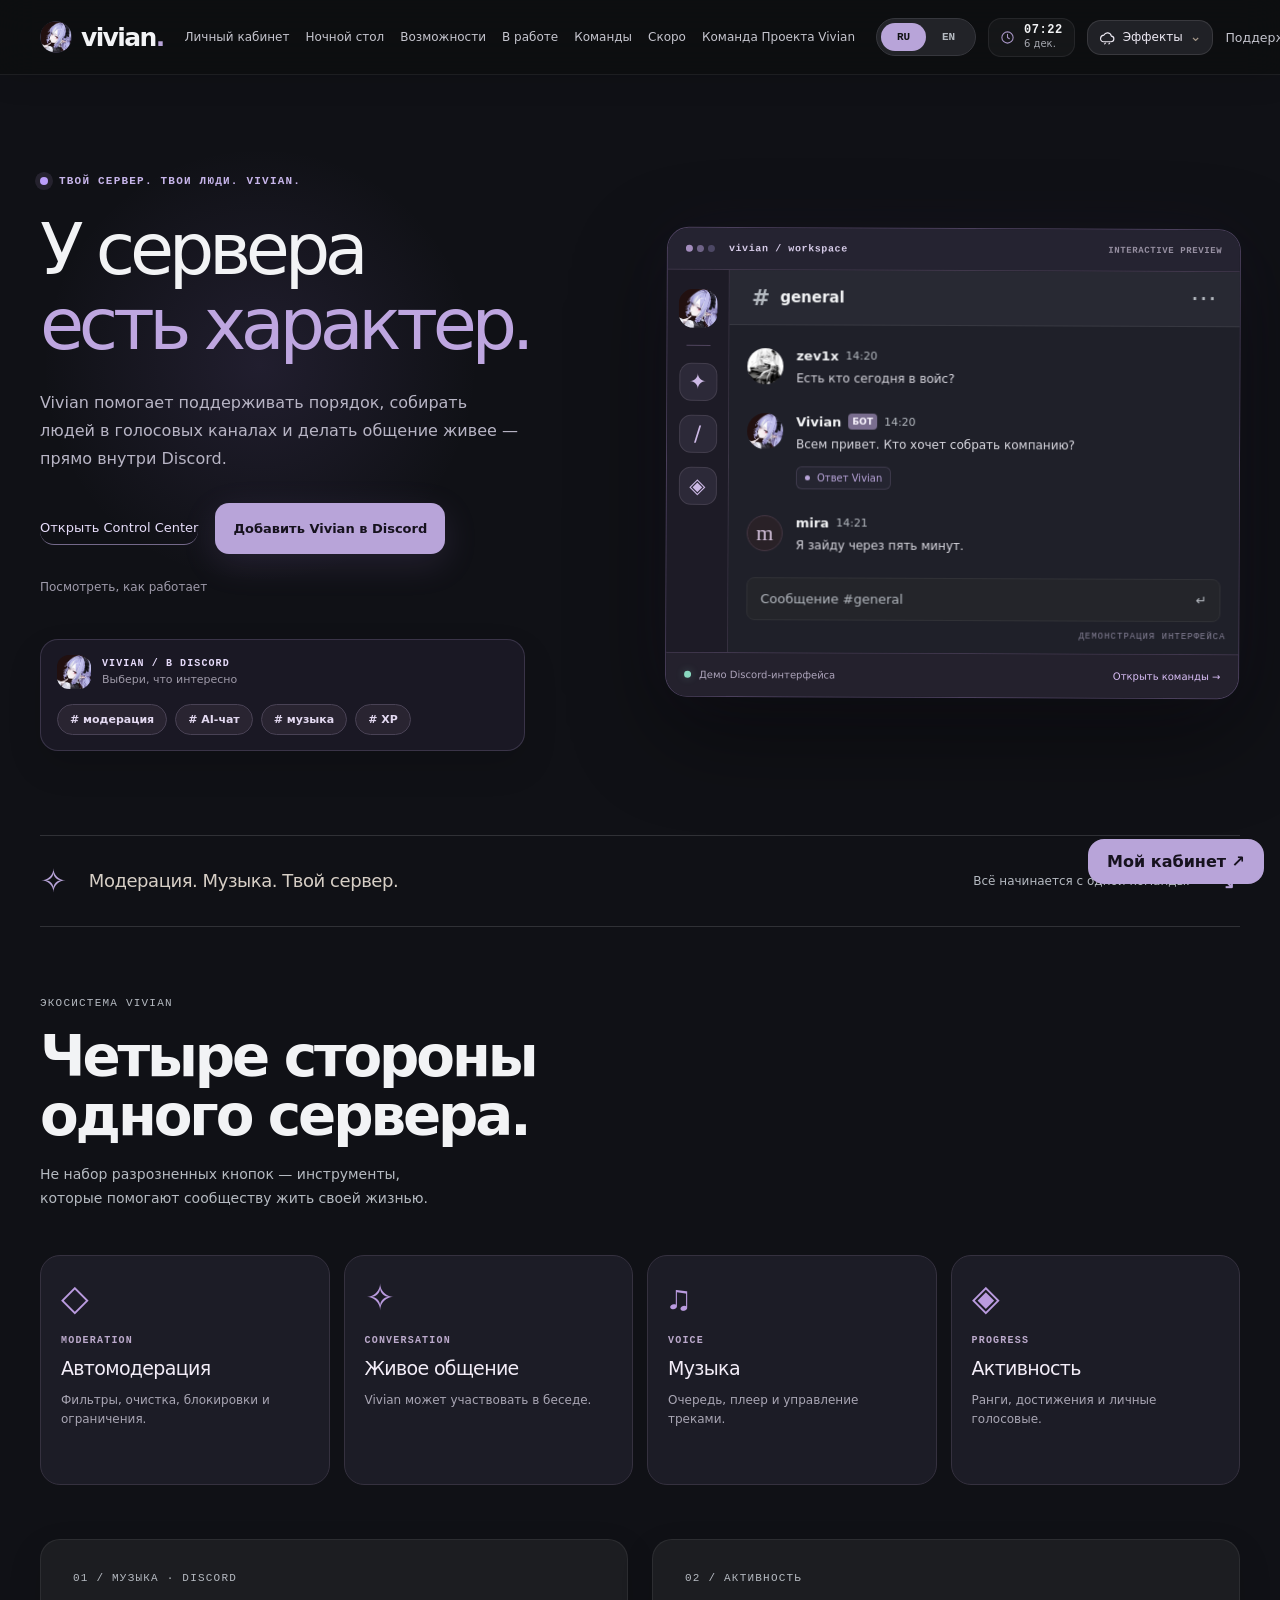
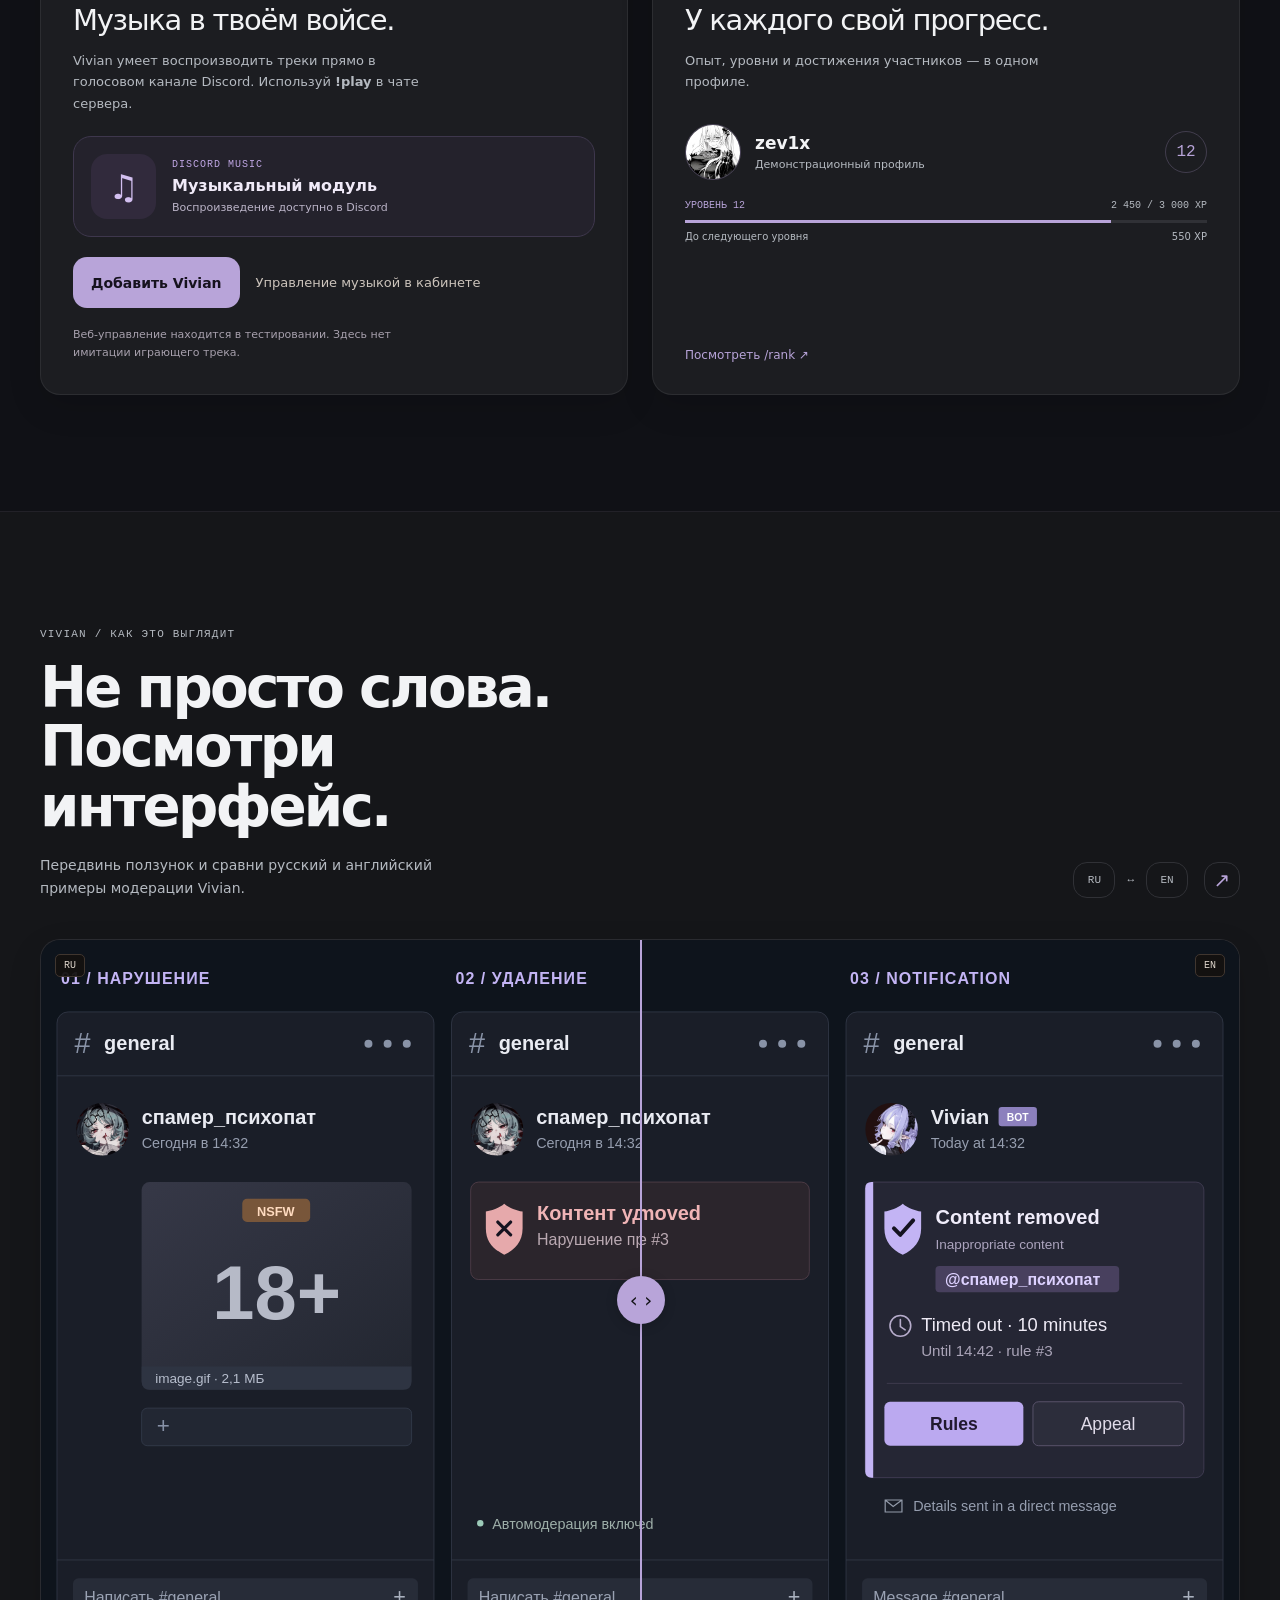
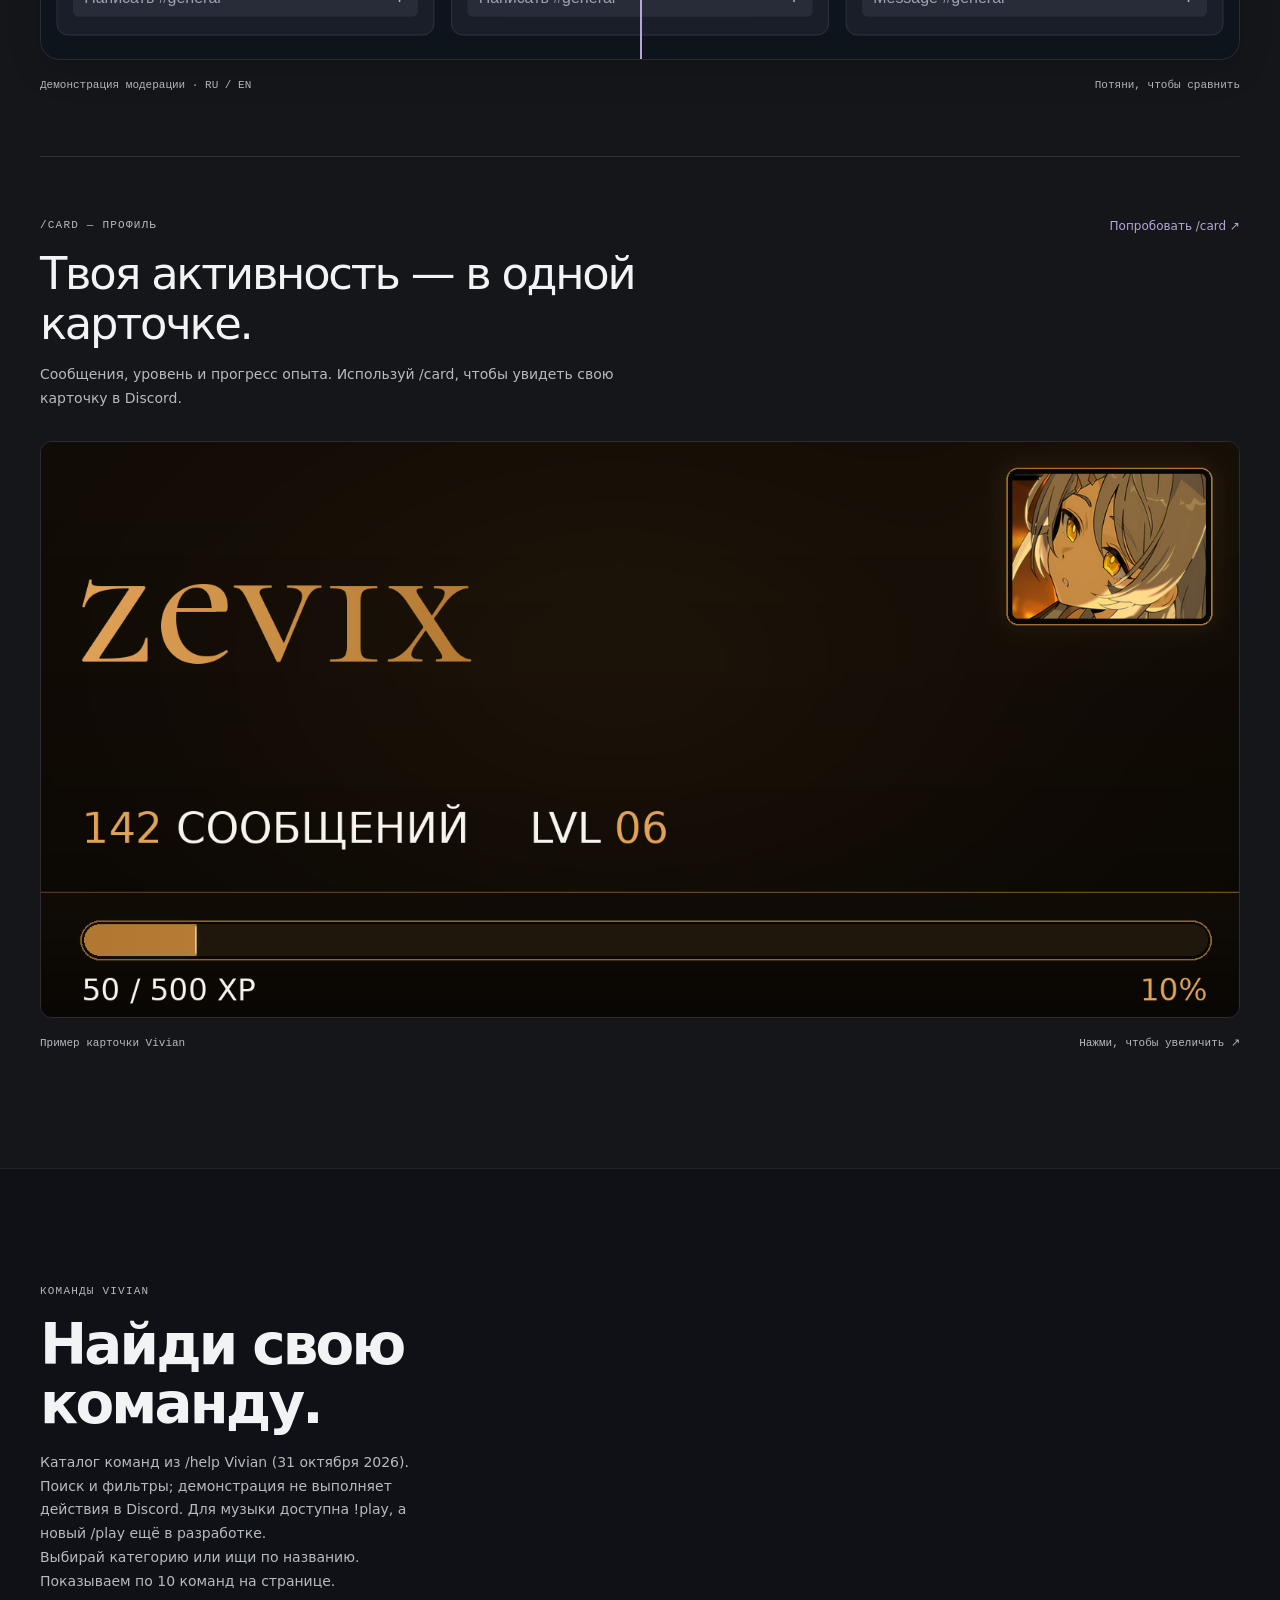
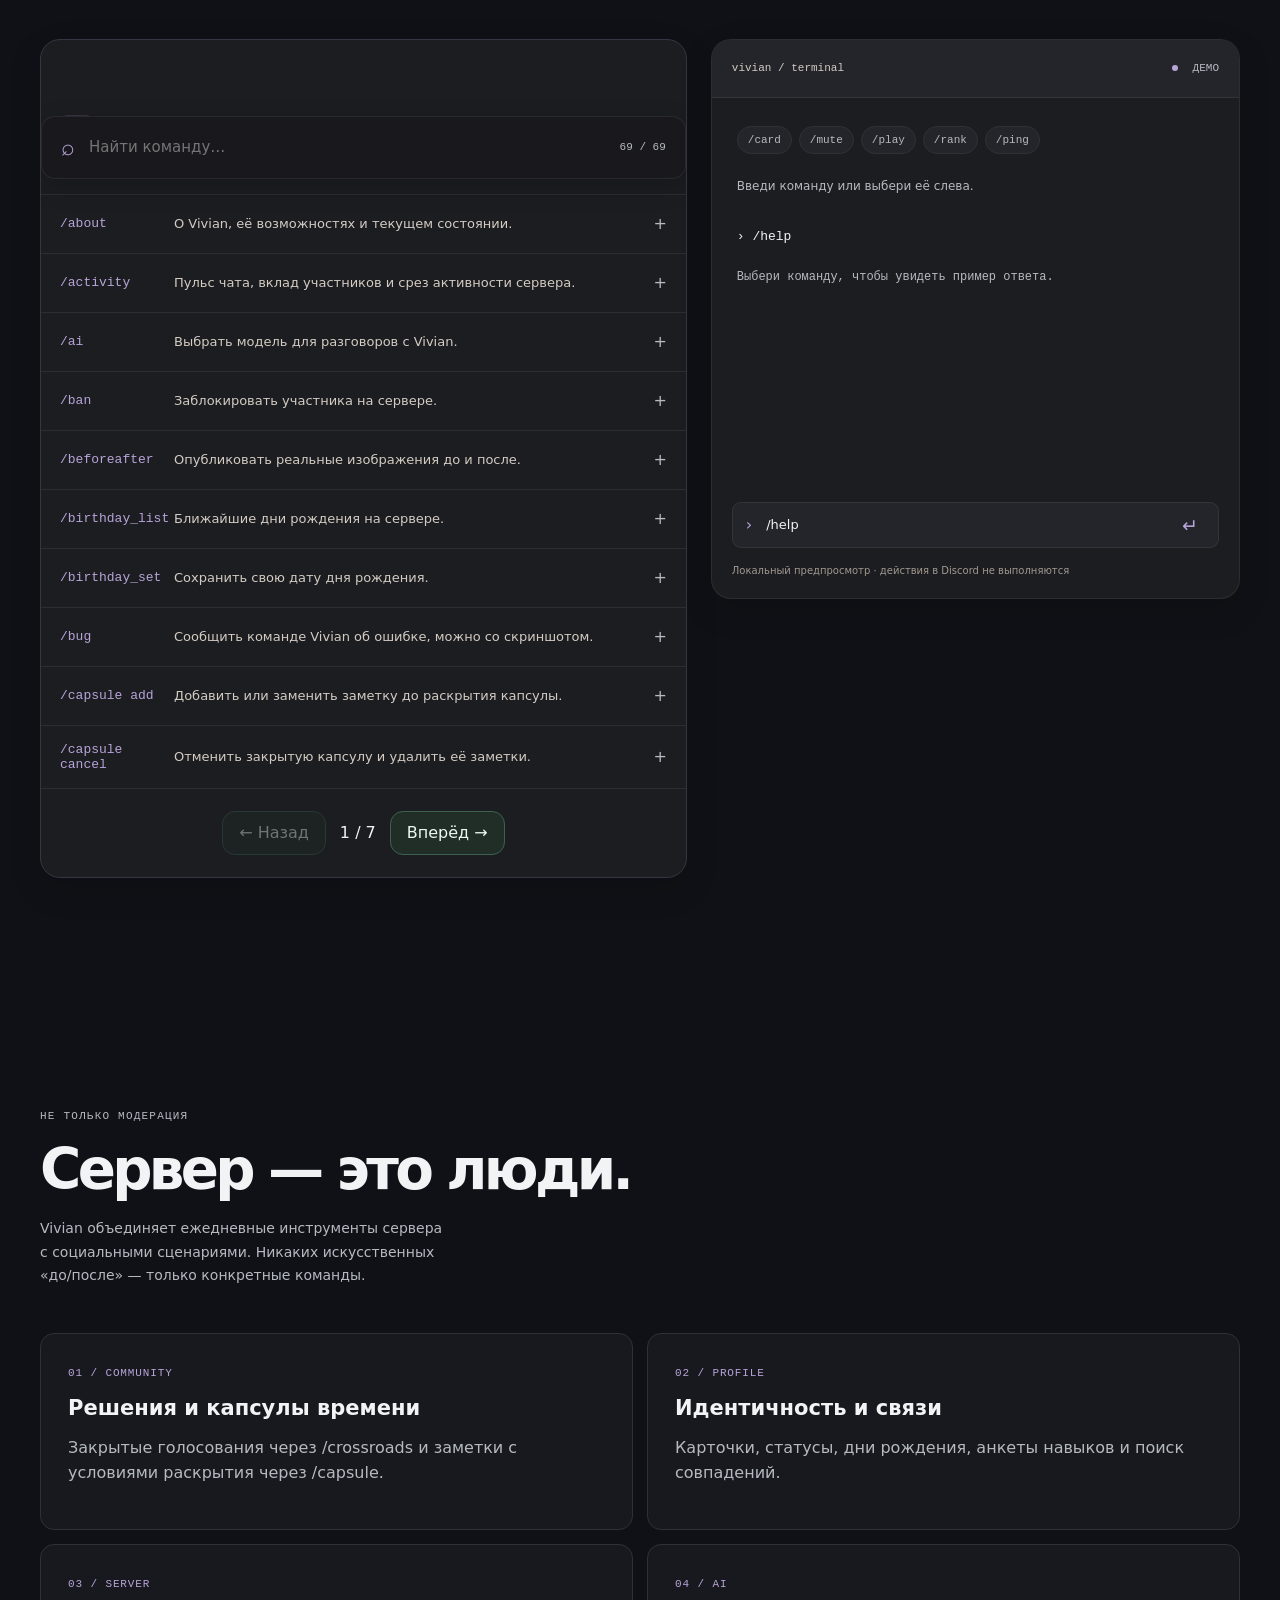
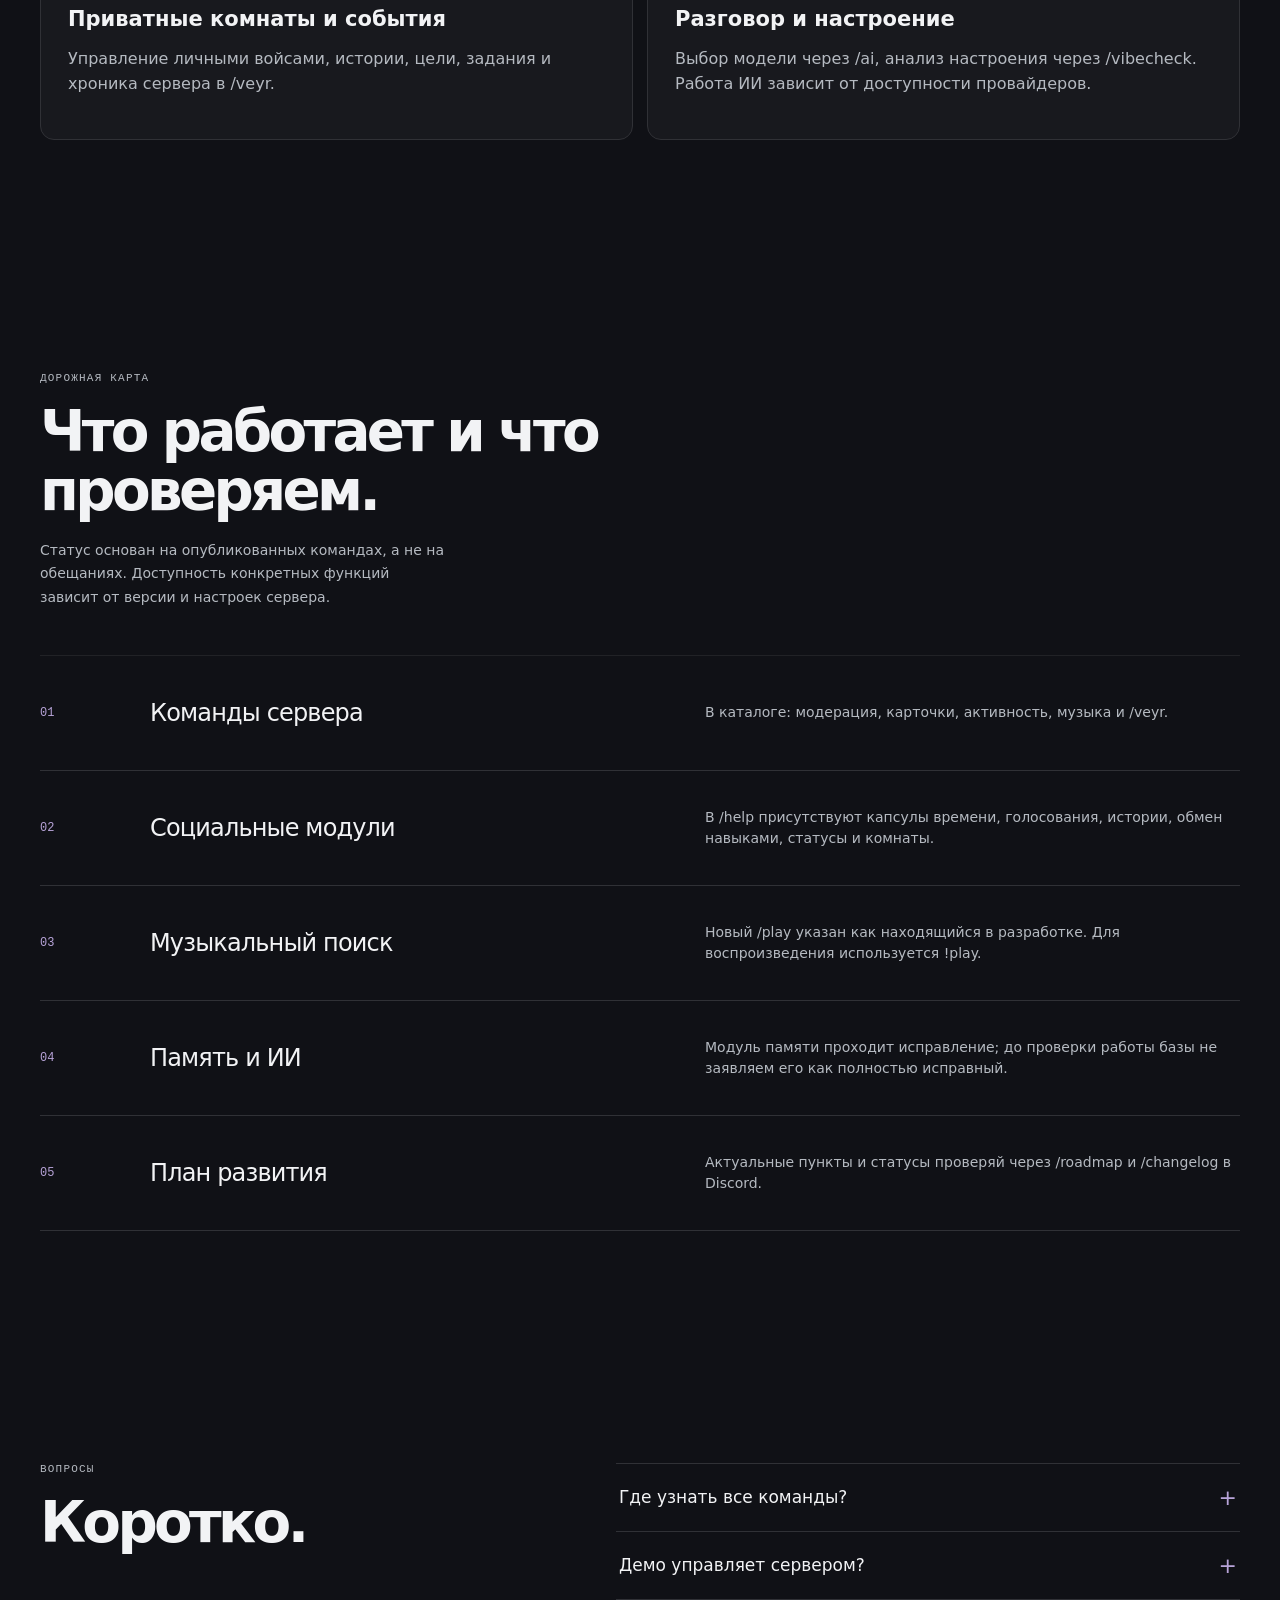
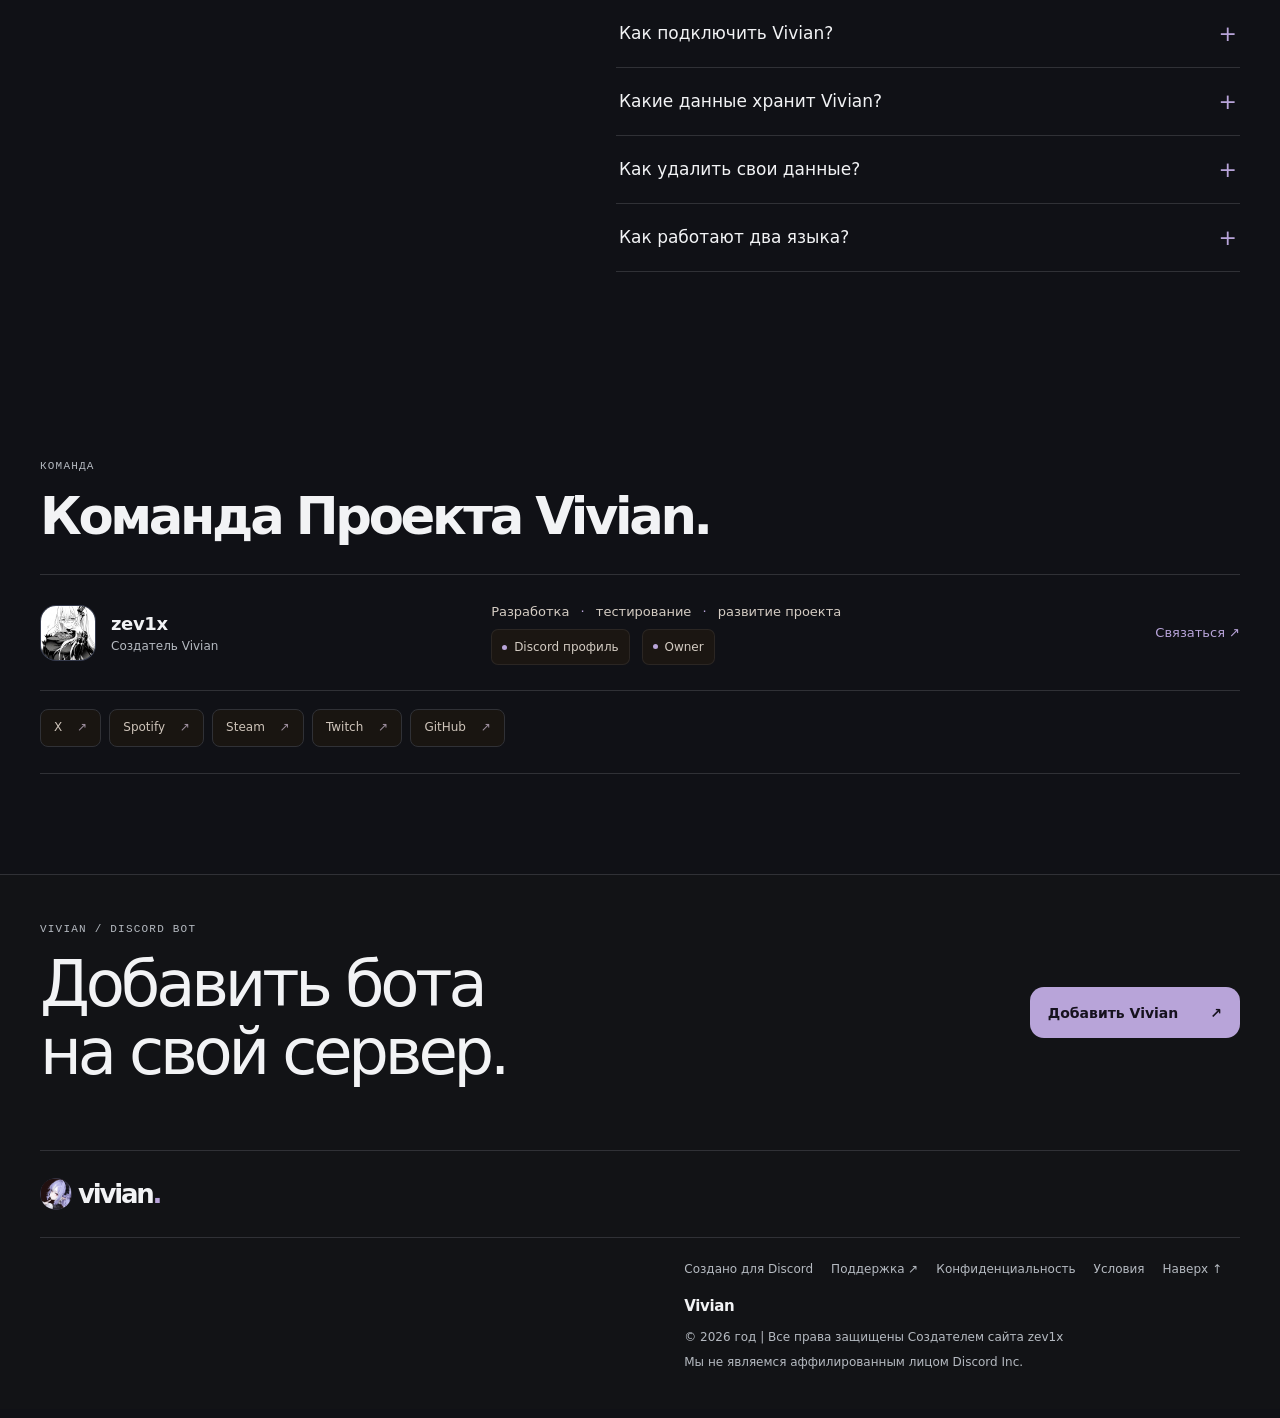
==== commit 13af5e80: "Add files via upload" ====
--- a/site/index.html
+++ b/site/index.html
@@ -1,8 +1,8 @@
 <!DOCTYPE html>
 
-<html lang="ru"><head><meta charset="utf-8"/><meta content="width=device-width, initial-scale=1" name="viewport"/><meta content="#0e0d0c" name="theme-color"/><title>Vivian — Discord-бот</title><meta content="Vivian: общение, модерация, музыка, активность и команды." name="description"/><meta content="website" property="og:type"/><meta content="Vivian — Discord-бот" property="og:title"/><meta content="Vivian: общение, модерация, музыка, активность и команды." property="og:description"/><meta content="https://esil.life/vivian-card.png" property="og:image"/><meta content="summary_large_image" name="twitter:card"/><link href="styles.css" rel="stylesheet"/><link href="theme.css" rel="stylesheet"/><link href="vivian-avatar.png" rel="icon" type="image/png"/><link href="https://vivian.lat/" rel="canonical"/><meta content="https://vivian.lat/" property="og:url"/><meta content="ru_RU" property="og:locale"/><link href="web2.css" rel="stylesheet"/><link href="web2-ui.css" rel="stylesheet"/><link href="vivian-2.3.css?v=2.5" rel="stylesheet"/><link rel="stylesheet" href="site-clock.css?v=2.6"/><link rel="stylesheet" href="vivian-2.7-motion.css?v=2.7"><link rel="stylesheet" href="vivian-3.1-fixes.css?v=3.1"/></head><body>
+<html lang="ru"><head><meta charset="utf-8"/><meta content="width=device-width, initial-scale=1" name="viewport"/><meta content="#0e0d0c" name="theme-color"/><title>Vivian — Discord-бот</title><meta content="Vivian: общение, модерация, музыка, активность и команды." name="description"/><meta content="website" property="og:type"/><meta content="Vivian — Discord-бот" property="og:title"/><meta content="Vivian: общение, модерация, музыка, активность и команды." property="og:description"/><meta content="https://esil.life/vivian-card.png" property="og:image"/><meta content="summary_large_image" name="twitter:card"/><link href="styles.css" rel="stylesheet"/><link href="theme.css" rel="stylesheet"/><link href="vivian-avatar.png" rel="icon" type="image/png"/><link href="https://vivian.lat/" rel="canonical"/><meta content="https://vivian.lat/" property="og:url"/><meta content="ru_RU" property="og:locale"/><link href="web2.css" rel="stylesheet"/><link href="web2-ui.css" rel="stylesheet"/><link href="vivian-2.3.css?v=2.5" rel="stylesheet"/><link href="site-clock.css?v=2.6" rel="stylesheet"/><link href="vivian-2.7-motion.css?v=2.7" rel="stylesheet"/><link href="vivian-3.1-fixes.css?v=3.1" rel="stylesheet"/><link href="vivian-original.css?v=3.3" rel="stylesheet"/></head><body>
 <canvas aria-hidden="true" class="weather-canvas" hidden="" id="weather-canvas"></canvas>
-<header class="header"><div class="shell header-inner"><a class="brand" href="#top"><span class="mark"><img alt="" height="32" loading="lazy" src="vivian-avatar.png" width="32"/></span><span>vivian<span class="brand-period">.</span></span></a><nav aria-label="Разделы" class="nav"><a href="dashboard.html">Личный кабинет</a><a href="social.html">Ночной стол</a><a href="#capabilities">Возможности</a><a href="#preview">В работе</a><a href="#commands">Команды</a><a href="#roadmap">Скоро</a><a href="#team">Команда Проекта Vivian</a></nav><div class="header-right"><div aria-label="Язык сайта" class="language-switch" data-language="ru" id="language-switch" role="group"><span aria-hidden="true" class="language-thumb"></span><button aria-pressed="true" data-lang="ru" lang="ru" type="button">RU</button><button aria-pressed="false" data-lang="en" lang="en" type="button">EN</button></div><div class="site-time-pill site-clock" aria-label="Локальные дата и время" title="Время по настройкам устройства"><svg class="site-clock-icon" xmlns="http://www.w3.org/2000/svg" width="15" height="15" viewBox="0 0 24 24" fill="none" stroke="currentColor" stroke-width="1.7" stroke-linecap="round" stroke-linejoin="round" aria-hidden="true"><circle cx="12" cy="12" r="9"/><path d="M12 7v5l3 2"/></svg><span class="site-clock-text"><time class="site-time-value" data-site-time>--:--</time><span class="site-time-date" data-site-date>—</span></span></div><div class="weather-control" id="weather-control">
+<header class="header"><div class="shell header-inner"><a class="brand" href="#top"><span class="mark"><img alt="" height="32" loading="lazy" src="vivian-avatar.png" width="32"/></span><span>vivian<span class="brand-period">.</span></span></a><nav aria-label="Разделы" class="nav"><a href="dashboard.html">Личный кабинет</a><a href="social.html">Ночной стол</a><a href="#capabilities">Возможности</a><a href="#preview">В работе</a><a href="#commands">Команды</a><a href="#roadmap">Скоро</a><a href="#team">Команда Проекта Vivian</a></nav><div class="header-right"><div aria-label="Язык сайта" class="language-switch" data-language="ru" id="language-switch" role="group"><span aria-hidden="true" class="language-thumb"></span><button aria-pressed="true" data-lang="ru" lang="ru" type="button">RU</button><button aria-pressed="false" data-lang="en" lang="en" type="button">EN</button></div><div aria-label="Локальные дата и время" class="site-time-pill site-clock" title="Время по настройкам устройства"><svg aria-hidden="true" class="site-clock-icon" fill="none" height="15" stroke="currentColor" stroke-linecap="round" stroke-linejoin="round" stroke-width="1.7" viewbox="0 0 24 24" width="15" xmlns="http://www.w3.org/2000/svg"><circle cx="12" cy="12" r="9"></circle><path d="M12 7v5l3 2"></path></svg><span class="site-clock-text"><time class="site-time-value" data-site-time="">--:--</time><span class="site-time-date" data-site-date="">—</span></span></div><div class="weather-control" id="weather-control">
 <button aria-controls="weather-panel" aria-expanded="false" aria-label="Настройки фоновых эффектов" class="weather-trigger" id="weather-trigger" title="Фоновые эффекты" type="button">
 <svg aria-hidden="true" class="weather-trigger-icon" fill="none" height="17" stroke="currentColor" stroke-linecap="round" stroke-linejoin="round" stroke-width="1.6" viewbox="0 0 24 24" width="17"><path d="M6 18h11a4 4 0 0 0 .4-7.98A5.5 5.5 0 0 0 7 8.6 4.75 4.75 0 0 0 6 18Z"></path><path d="m8 21 1-1m5 1 1-1"></path></svg>
 <span class="weather-trigger-label">Эффекты</span><span aria-hidden="true" class="weather-caret">⌄</span></button>
@@ -13,13 +13,13 @@
 <button aria-pressed="false" class="weather-option" data-weather="rain" type="button"><span aria-hidden="true" class="weather-option-icon">╱</span>Дождь<span aria-hidden="true" class="weather-option-check">✓</span></button>
 <div class="weather-panel-note">Выбор сохранится на этом устройстве</div>
 </div></div><a class="subtle-link" href="https://discord.gg/d9XwE4tsXc" rel="noreferrer" target="_blank">Поддержка</a><a class="small-cta nav-invite-cta" data-invite="" href="https://discord.com/oauth2/authorize?client_id=1553826513474945114" rel="noreferrer" target="_blank">Добавить Vivian</a><details class="mobile-nav"><summary aria-label="Открыть меню"><span class="mobile-icon">☰</span></summary><div><a href="#capabilities">Возможности</a><a href="#preview">В работе</a><a href="#commands">Команды</a><a href="#roadmap">Скоро</a><a href="#team">Команда Проекта Vivian</a><a href="https://discord.gg/d9XwE4tsXc" rel="noreferrer" target="_blank">Поддержка</a><a class="mobile-invite" data-invite="" href="https://discord.com/oauth2/authorize?client_id=1553826513474945114" rel="noreferrer" target="_blank">Добавить Vivian</a></div></details><a class="web2-header-link" href="social.html">Ночной стол</a></div></div></header>
-<main><section class="hero shell" id="top"><div class="hero-main"><div class="eyebrow"><span class="small-square"></span> VIVIAN <span class="slash">/</span> DISCORD BOT</div><h1><span class="hero-title-line">Vivian.</span><em class="hero-title-line">Discord-бот.</em></h1><p>Модерация, музыка, ИИ и 69 команд: капсулы времени, голосования, истории, приватные комнаты и многое другое.</p><div class="hero-actions"><a class="primary-btn" href="/auth/discord">Войти через Discord ↗</a><a class="primary-btn" data-invite="" href="https://discord.com/oauth2/authorize?client_id=1553826513474945114" rel="noreferrer" target="_blank">Добавить Vivian <span>↗</span></a><a class="plain-btn" href="#preview">Посмотреть в работе <span>↓</span></a></div><div class="hero-note"><img alt="Аватар Vivian" loading="lazy" src="vivian-avatar.png"/><span>Vivian <span class="muted">/ Общение и модерация</span></span></div></div>
-<div class="hero-demo"><div class="demo-label"><span>01 / ЭКРАН DISCORD</span><span class="line-dot"></span><span>VIVIAN</span></div><div class="chat-shell"><div class="chat-top"><span class="hash">#</span><span>general</span><span class="chat-right">···</span></div><div class="chat-rows"><div class="chat-line"><img alt="" class="round-avatar" loading="lazy" src="zev1x-avatar.png"/><div><div class="name-line"><b>zev1x</b><time>14:20</time></div><p>Есть кто сегодня в войс?</p></div></div><div class="chat-line"><img alt="" class="round-avatar" loading="lazy" src="vivian-avatar.png"/><div><div class="name-line"><b>Vivian</b><span class="bot-label">БОТ</span><time>14:20</time></div><p>Всем привет. Кто хочет собрать компанию?</p><div class="inline-tag"><span class="dot"></span> Ответ Vivian</div></div></div><div class="chat-line"><div aria-hidden="true" class="chat-initial">m</div><div><div class="name-line"><b>mira</b><time>14:21</time></div><p>Я зайду через пять минут.</p></div></div></div><div class="chat-footer">Сообщение #general <span>↵</span></div><div class="mock-watermark">ДЕМОНСТРАЦИЯ ИНТЕРФЕЙСА</div></div></div></section>
-<div class="bot-strip shell"><span aria-hidden="true" class="strip-star">✧</span><p>Модерация. Музыка. Твой сервер.</p><span>Всё начинается с одной команды.</span><a aria-label="Команды" href="#commands">↘</a></div><section class="shell section features-section" id="capabilities"><div class="section-intro"><div class="index-label">01 — ФУНКЦИИ</div><h2>Всё для твоего сервера.</h2><p>Четыре направления. Без длинных обещаний.</p></div><div class="feature-table"><div class="feature-row"><span class="feat-no">01</span><h3>Автомодерация</h3><p>Фильтры, очистка, блокировки и ограничения.</p><span class="feat-arrow">↗</span></div><div class="feature-row"><span class="feat-no">02</span><h3>Живое общение</h3><p>Vivian может участвовать в беседе.</p><span class="feat-arrow">↗</span></div><div class="feature-row"><span class="feat-no">03</span><h3>Музыка</h3><p>Очередь, плеер и управление треками.</p><span class="feat-arrow">↗</span></div><div class="feature-row"><span class="feat-no">04</span><h3>Активность</h3><p>Ранги, достижения и личные голосовые.</p><span class="feat-arrow">↗</span></div></div><div class="bot-extras"><article class="extra-card music-card" id="web-music"><div class="index-label">01 / МУЗЫКА · DISCORD</div><h3>Музыка в твоём войсе.</h3><p>Vivian умеет воспроизводить треки прямо в голосовом канале Discord. Используй <strong>!play</strong> в чате сервера.</p><div class="music-showcase" aria-label="Демонстрация музыкальной функции"><div class="music-showcase-icon" aria-hidden="true">♫</div><div><span class="music-showcase-label">DISCORD MUSIC</span><strong>Музыкальный модуль</strong><small>Воспроизведение доступно в Discord</small></div></div><div class="music-showcase-actions"><a class="primary-btn" href="https://discord.com/oauth2/authorize?client_id=1553826513474945114" target="_blank" rel="noopener noreferrer">Добавить Vivian</a><a class="plain-btn" href="dashboard.html#music">Управление музыкой в кабинете</a></div><p class="music-availability-note">Веб-управление находится в тестировании. Здесь нет имитации играющего трека.</p></article><article class="extra-card rank-card"><div class="index-label">02 / АКТИВНОСТЬ</div><h3>У каждого свой прогресс.</h3><p>Опыт, уровни и достижения участников — в одном профиле.</p><div class="rank-preview"><img alt="Аватар zev1x" loading="lazy" src="zev1x-avatar.png"/><div><strong>zev1x</strong><span>Демонстрационный профиль</span></div><span class="rank-level">12</span></div><div class="rank-meta"><span>УРОВЕНЬ 12</span><span>2 450 / 3 000 XP</span></div><div class="rank-progress"><span></span></div><div class="rank-next">До следующего уровня <b>550 XP</b></div><button class="extra-action" data-quick="/rank @zev1x" type="button">Посмотреть /rank ↗</button></article></div></section>
-<section class="section work-section" id="preview"><div class="shell"><div class="preview-heading"><div class="section-intro work-intro"><div class="index-label">02 — ИЗ DISCORD</div><h2>Vivian в Discord.</h2><p>Передвинь ползунок и сравни русский и английский примеры модерации Vivian.</p></div><div class="preview-controls"><div class="preview-presets"><button data-preview-language="ru" lang="ru" type="button">RU</button><span aria-hidden="true">↔</span><button data-preview-language="en" lang="en" type="button">EN</button></div><button aria-label="Увеличить пример модерации" class="image-expand" id="open-image" type="button">↗</button></div></div><div class="preview-compare" id="preview-compare" style="--image-split:50%"><img alt="Пример модерации Vivian на русском" class="preview-image-ru" height="900" loading="lazy" src="moderation-ru.svg" width="1500"/><img alt="Пример модерации Vivian на английском" class="preview-image-en" height="900" loading="lazy" src="moderation-en.svg" width="1500"/><div aria-hidden="true" class="preview-divider" id="preview-divider"><span>‹ ›</span></div><input aria-label="Сравнение примеров на русском и английском" class="preview-range" id="preview-range" max="100" min="0" type="range" value="50"/><span aria-hidden="true" class="preview-language-label label-ru">RU</span><span aria-hidden="true" class="preview-language-label label-en">EN</span></div><div class="work-caption"><span>Демонстрация модерации · RU / EN</span><span>Потяни, чтобы сравнить</span></div><article aria-labelledby="profile-card-title" class="card-feature" id="card-preview"><div class="card-feature-heading"><div class="card-feature-copy"><div class="index-label">/CARD — ПРОФИЛЬ</div><h3 id="profile-card-title">Твоя активность — в одной карточке.</h3><p>Сообщения, уровень и прогресс опыта. Используй /card, чтобы увидеть свою карточку в Discord.</p></div><button class="extra-action" data-quick="/card" type="button">Попробовать /card ↗</button></div><button aria-label="Увеличить карточку Vivian" class="card-frame" data-open-card="" type="button"><img alt="Карточка Vivian: сообщения, уровень и опыт" height="762" loading="lazy" src="vivian-card.png" width="1586"/></button><div class="work-caption"><span>Пример карточки Vivian</span><span>Нажми, чтобы увеличить ↗</span></div></article></div><dialog aria-label="Карточка профиля Vivian" class="image-dialog card-dialog" id="card-dialog"><button class="dialog-close" id="close-card" type="button">Закрыть ×</button><img alt="Карточка Vivian: сообщения, уровень и опыт" height="762" src="vivian-card.png" width="1586"/></dialog><dialog aria-label="Полноэкранный пример модерации Vivian" class="image-dialog" id="image-dialog"><button class="dialog-close" id="close-image" type="button">Закрыть ×</button><img alt="Полноэкранный пример модерации Vivian" height="900" id="dialog-preview-image" src="moderation-ru.svg" width="1500"/></dialog></section>
-<section class="section shell commands-section" id="commands"><div class="section-intro"><div class="index-label">03 — КОМАНДЫ</div><h2>69 команд. Один бот.</h2><p>Каталог команд из /help Vivian (31 октября 2026). Поиск и фильтры; демонстрация не выполняет действия в Discord. Для музыки доступна !play, а новый /play ещё в разработке.</p><p class="muted">Выбирай категорию или ищи по названию. Показываем по 10 команд на странице.</p></div><div class="command-layout"><div class="command-browser"><div class="command-search"><span>⌕</span><input aria-label="Поиск команд Vivian" id="command-query" placeholder="Найти команду…" type="search"/><small id="command-count">69 / 69</small></div><div aria-label="Категории команд" class="category-tabs"><button aria-pressed="true" class="active" data-group="Все" type="button">Все</button><button aria-pressed="false" class="" data-group="Общее" type="button">Общее</button><button aria-pressed="false" class="" data-group="Модерация" type="button">Модерация</button><button aria-pressed="false" class="" data-group="Музыка" type="button">Музыка</button><button aria-pressed="false" class="" data-group="Активность" type="button">Активность</button><button aria-pressed="false" class="" data-group="ИИ" type="button">ИИ</button><button aria-pressed="false" class="" data-group="Сообщество" type="button">Сообщество</button><button aria-pressed="false" class="" data-group="Приватные комнаты" type="button">Приватные комнаты</button><button aria-pressed="false" class="" data-group="Система" type="button">Система</button></div><div class="command-list" id="command-list"><details class="command-item" data-category="Общее"><summary><code>/about</code><span>О Vivian, её возможностях и текущем состоянии.</span><span class="item-plus">+</span></summary><p>О Vivian, её возможностях и текущем состоянии. <button class="try-command" data-try="/about" type="button">Попробовать ↗</button></p></details><details class="command-item" data-category="Активность"><summary><code>/activity</code><span>Пульс чата, вклад участников и срез активности сервера.</span><span class="item-plus">+</span></summary><p>Пульс чата, вклад участников и срез активности сервера. <button class="try-command" data-try="/activity" type="button">Попробовать ↗</button></p></details><details class="command-item" data-category="ИИ"><summary><code>/ai</code><span>Выбрать модель для разговоров с Vivian.</span><span class="item-plus">+</span></summary><p>Выбрать модель для разговоров с Vivian. <button class="try-command" data-try="/ai" type="button">Попробовать ↗</button></p></details><details class="command-item" data-category="Модерация"><summary><code>/ban</code><span>Заблокировать участника на сервере.</span><span class="item-plus">+</span></summary><p>Заблокировать участника на сервере. <button class="try-command" data-try="/ban" type="button">Попробовать ↗</button></p></details><details class="command-item" data-category="Сообщество"><summary><code>/beforeafter</code><span>Опубликовать реальные изображения до и после.</span><span class="item-plus">+</span></summary><p>Опубликовать реальные изображения до и после. <button class="try-command" data-try="/beforeafter" type="button">Попробовать ↗</button></p></details><details class="command-item" data-category="Сообщество"><summary><code>/birthday_list</code><span>Ближайшие дни рождения на сервере.</span><span class="item-plus">+</span></summary><p>Ближайшие дни рождения на сервере. <button class="try-command" data-try="/birthday_list" type="button">Попробовать ↗</button></p></details><details class="command-item" data-category="Сообщество"><summary><code>/birthday_set</code><span>Сохранить свою дату дня рождения.</span><span class="item-plus">+</span></summary><p>Сохранить свою дату дня рождения. <button class="try-command" data-try="/birthday_set" type="button">Попробовать ↗</button></p></details><details class="command-item" data-category="Общее"><summary><code>/bug</code><span>Сообщить команде Vivian об ошибке, можно со скриншотом.</span><span class="item-plus">+</span></summary><p>Сообщить команде Vivian об ошибке, можно со скриншотом. <button class="try-command" data-try="/bug" type="button">Попробовать ↗</button></p></details><details class="command-item" data-category="Сообщество"><summary><code>/capsule add</code><span>Добавить или заменить заметку до раскрытия капсулы.</span><span class="item-plus">+</span></summary><p>Добавить или заменить заметку до раскрытия капсулы. <button class="try-command" data-try="/capsule add" type="button">Попробовать ↗</button></p></details><details class="command-item" data-category="Сообщество"><summary><code>/capsule cancel</code><span>Отменить закрытую капсулу и удалить её заметки.</span><span class="item-plus">+</span></summary><p>Отменить закрытую капсулу и удалить её заметки. <button class="try-command" data-try="/capsule cancel" type="button">Попробовать ↗</button></p></details><details class="command-item" hidden data-category="Сообщество"><summary><code>/capsule create</code><span>Создать капсулу с дедлайном и порогом участников.</span><span class="item-plus">+</span></summary><p>Создать капсулу с дедлайном и порогом участников. <button class="try-command" data-try="/capsule create" type="button">Попробовать ↗</button></p></details><details class="command-item" hidden data-category="Сообщество"><summary><code>/capsule list</code><span>Показать десять последних капсул канала.</span><span class="item-plus">+</span></summary><p>Показать десять последних капсул канала. <button class="try-command" data-try="/capsule list" type="button">Попробовать ↗</button></p></details><details class="command-item" hidden data-category="Сообщество"><summary><code>/capsule open</code><span>Открыть готовую капсулу или проверить условия раскрытия.</span><span class="item-plus">+</span></summary><p>Открыть готовую капсулу или проверить условия раскрытия. <button class="try-command" data-try="/capsule open" type="button">Попробовать ↗</button></p></details><details class="command-item" hidden data-category="Активность"><summary><code>/card</code><span>Карточка участника</span><span class="item-plus">+</span></summary><p>Карточка участника: аватар, уровень, XP, статистика и достижения. <button class="try-command" data-try="/card" type="button">Попробовать ↗</button></p></details><details class="command-item" hidden data-category="Система"><summary><code>/changelog</code><span>Журнал изменений Vivian с указанием версий.</span><span class="item-plus">+</span></summary><p>Журнал изменений Vivian с указанием версий. <button class="try-command" data-try="/changelog" type="button">Попробовать ↗</button></p></details><details class="command-item" hidden data-category="Модерация"><summary><code>/clear</code><span>Удалить недавние сообщения из текущего канала.</span><span class="item-plus">+</span></summary><p>Удалить недавние сообщения из текущего канала. <button class="try-command" data-try="/clear" type="button">Попробовать ↗</button></p></details><details class="command-item" hidden data-category="Активность"><summary><code>/crad</code><span>Псевдоним команды /card.</span><span class="item-plus">+</span></summary><p>Псевдоним команды /card. <button class="try-command" data-try="/crad" type="button">Попробовать ↗</button></p></details><details class="command-item" hidden data-category="Сообщество"><summary><code>/crossroads ballot</code><span>Посмотреть варианты решения без раскрытия голосов.</span><span class="item-plus">+</span></summary><p>Посмотреть варианты решения без раскрытия голосов. <button class="try-command" data-try="/crossroads ballot" type="button">Попробовать ↗</button></p></details><details class="command-item" hidden data-category="Сообщество"><summary><code>/crossroads cancel</code><span>Отменить открытое решение и удалить его голосования.</span><span class="item-plus">+</span></summary><p>Отменить открытое решение и удалить его голосования. <button class="try-command" data-try="/crossroads cancel" type="button">Попробовать ↗</button></p></details><details class="command-item" hidden data-category="Сообщество"><summary><code>/crossroads create</code><span>Создать закрытое голосование с последующим анализом резу</span><span class="item-plus">+</span></summary><p>Создать закрытое голосование с последующим анализом результата. <button class="try-command" data-try="/crossroads create" type="button">Попробовать ↗</button></p></details><details class="command-item" hidden data-category="Сообщество"><summary><code>/crossroads history</code><span>История решений канала и ожидающих итогов.</span><span class="item-plus">+</span></summary><p>История решений канала и ожидающих итогов. <button class="try-command" data-try="/crossroads history" type="button">Попробовать ↗</button></p></details><details class="command-item" hidden data-category="Сообщество"><summary><code>/crossroads outcome</code><span>Зафиксировать результат после даты проверки.</span><span class="item-plus">+</span></summary><p>Зафиксировать результат после даты проверки. <button class="try-command" data-try="/crossroads outcome" type="button">Попробовать ↗</button></p></details><details class="command-item" hidden data-category="Сообщество"><summary><code>/crossroads results</code><span>Показать анонимные результаты и итог после дедлайна.</span><span class="item-plus">+</span></summary><p>Показать анонимные результаты и итог после дедлайна. <button class="try-command" data-try="/crossroads results" type="button">Попробовать ↗</button></p></details><details class="command-item" hidden data-category="Сообщество"><summary><code>/crossroads vote</code><span>Проголосовать или изменить тайный голос до дедлайна.</span><span class="item-plus">+</span></summary><p>Проголосовать или изменить тайный голос до дедлайна. <button class="try-command" data-try="/crossroads vote" type="button">Попробовать ↗</button></p></details><details class="command-item" hidden data-category="Система"><summary><code>/deploy</code><span>Проверить подтверждение запуска новой версии Vivian.</span><span class="item-plus">+</span></summary><p>Проверить подтверждение запуска новой версии Vivian. <button class="try-command" data-try="/deploy" type="button">Попробовать ↗</button></p></details><details class="command-item" hidden data-category="Сообщество"><summary><code>/exchange matches</code><span>Найти взаимные совпадения навыков участников канала.</span><span class="item-plus">+</span></summary><p>Найти взаимные совпадения навыков участников канала. <button class="try-command" data-try="/exchange matches" type="button">Попробовать ↗</button></p></details><details class="command-item" hidden data-category="Сообщество"><summary><code>/exchange pause</code><span>Скрыть свой профиль из поиска совпадений.</span><span class="item-plus">+</span></summary><p>Скрыть свой профиль из поиска совпадений. <button class="try-command" data-try="/exchange pause" type="button">Попробовать ↗</button></p></details><details class="command-item" hidden data-category="Сообщество"><summary><code>/exchange profile</code><span>Опубликовать навыки и сведения о себе для поиска совпаде</span><span class="item-plus">+</span></summary><p>Опубликовать навыки и сведения о себе для поиска совпадений. <button class="try-command" data-try="/exchange profile" type="button">Попробовать ↗</button></p></details><details class="command-item" hidden data-category="Сообщество"><summary><code>/exchange remove</code><span>Удалить профиль обмена навыками для этого канала.</span><span class="item-plus">+</span></summary><p>Удалить профиль обмена навыками для этого канала. <button class="try-command" data-try="/exchange remove" type="button">Попробовать ↗</button></p></details><details class="command-item" hidden data-category="Сообщество"><summary><code>/exchange show</code><span>Показать свой профиль обмена навыками.</span><span class="item-plus">+</span></summary><p>Показать свой профиль обмена навыками. <button class="try-command" data-try="/exchange show" type="button">Попробовать ↗</button></p></details><details class="command-item" hidden data-category="Общее"><summary><code>/feedback_status</code><span>Статус отправленной ошибки или предложения.</span><span class="item-plus">+</span></summary><p>Статус отправленной ошибки или предложения. <button class="try-command" data-try="/feedback_status" type="button">Попробовать ↗</button></p></details><details class="command-item" hidden data-category="Общее"><summary><code>/help</code><span>Посмотреть команды Vivian и их краткие описания.</span><span class="item-plus">+</span></summary><p>Посмотреть команды Vivian и их краткие описания. <button class="try-command" data-try="/help" type="button">Попробовать ↗</button></p></details><details class="command-item" hidden data-category="Модерация"><summary><code>/kick</code><span>Удалить участника с сервера без блокировки повторного вх</span><span class="item-plus">+</span></summary><p>Удалить участника с сервера без блокировки повторного входа. <button class="try-command" data-try="/kick" type="button">Попробовать ↗</button></p></details><details class="command-item" hidden data-category="Модерация"><summary><code>/lock</code><span>Запретить обычным участникам отправлять сообщения в кана</span><span class="item-plus">+</span></summary><p>Запретить обычным участникам отправлять сообщения в канале. <button class="try-command" data-try="/lock" type="button">Попробовать ↗</button></p></details><details class="command-item" hidden data-category="Музыка"><summary><code>/loop</code><span>Включить или выключить повтор текущего трека.</span><span class="item-plus">+</span></summary><p>Включить или выключить повтор текущего трека. <button class="try-command" data-try="/loop" type="button">Попробовать ↗</button></p></details><details class="command-item" hidden data-category="Сообщество"><summary><code>/memories_now</code><span>Опубликовать воспоминание дня прямо сейчас.</span><span class="item-plus">+</span></summary><p>Опубликовать воспоминание дня прямо сейчас. <button class="try-command" data-try="/memories_now" type="button">Попробовать ↗</button></p></details><details class="command-item" hidden data-category="Музыка"><summary><code>/pause</code><span>Приостановить текущий трек.</span><span class="item-plus">+</span></summary><p>Приостановить текущий трек. <button class="try-command" data-try="/pause" type="button">Попробовать ↗</button></p></details><details class="command-item" hidden data-category="Система"><summary><code>/ping</code><span>Показать задержку соединения Vivian с Discord.</span><span class="item-plus">+</span></summary><p>Показать задержку соединения Vivian с Discord. <button class="try-command" data-try="/ping" type="button">Попробовать ↗</button></p></details><details class="command-item" hidden data-category="Музыка"><summary><code>/play</code><span>Поиск по YouTube в разработке; для музыки используется !</span><span class="item-plus">+</span></summary><p>Поиск по YouTube в разработке; для музыки используется !play. <button class="try-command" data-try="/play" type="button">Попробовать ↗</button></p></details><details class="command-item" hidden data-category="Система"><summary><code>/project_status</code><span>Изменить статус пункта плана проекта (команда сервера).</span><span class="item-plus">+</span></summary><p>Изменить статус пункта плана проекта (команда сервера). <button class="try-command" data-try="/project_status" type="button">Попробовать ↗</button></p></details><details class="command-item" hidden data-category="Сообщество"><summary><code>/quests</code><span>Цели, прогресс дня, путь участника и общие события.</span><span class="item-plus">+</span></summary><p>Цели, прогресс дня, путь участника и общие события. <button class="try-command" data-try="/quests" type="button">Попробовать ↗</button></p></details><details class="command-item" hidden data-category="Музыка"><summary><code>/queue</code><span>Панель трека, очередь и управление музыкой.</span><span class="item-plus">+</span></summary><p>Панель трека, очередь и управление музыкой. <button class="try-command" data-try="/queue" type="button">Попробовать ↗</button></p></details><details class="command-item" hidden data-category="Активность"><summary><code>/rank</code><span>Прогресс участника, вклад в разговор и достижения.</span><span class="item-plus">+</span></summary><p>Прогресс участника, вклад в разговор и достижения. <button class="try-command" data-try="/rank" type="button">Попробовать ↗</button></p></details><details class="command-item" hidden data-category="Общее"><summary><code>/report</code><span>Посмотреть обращение или статус предложения по номеру.</span><span class="item-plus">+</span></summary><p>Посмотреть обращение или статус предложения по номеру. <button class="try-command" data-try="/report" type="button">Попробовать ↗</button></p></details><details class="command-item" hidden data-category="Музыка"><summary><code>/resume</code><span>Возобновить приостановленный трек.</span><span class="item-plus">+</span></summary><p>Возобновить приостановленный трек. <button class="try-command" data-try="/resume" type="button">Попробовать ↗</button></p></details><details class="command-item" hidden data-category="Система"><summary><code>/roadmap</code><span>Публичный план развития Vivian.</span><span class="item-plus">+</span></summary><p>Публичный план развития Vivian. <button class="try-command" data-try="/roadmap" type="button">Попробовать ↗</button></p></details><details class="command-item" hidden data-category="Система"><summary><code>/roadmap_add</code><span>Добавить пункт в план развития (команда сервера).</span><span class="item-plus">+</span></summary><p>Добавить пункт в план развития (команда сервера). <button class="try-command" data-try="/roadmap_add" type="button">Попробовать ↗</button></p></details><details class="command-item" hidden data-category="Приватные комнаты"><summary><code>/room claim</code><span>Вернуть управление приватной комнатой после выхода владе</span><span class="item-plus">+</span></summary><p>Вернуть управление приватной комнатой после выхода владельца. <button class="try-command" data-try="/room claim" type="button">Попробовать ↗</button></p></details><details class="command-item" hidden data-category="Приватные комнаты"><summary><code>/room create</code><span>Создать приватную голосовую комнату для выбранных участн</span><span class="item-plus">+</span></summary><p>Создать приватную голосовую комнату для выбранных участников. <button class="try-command" data-try="/room create" type="button">Попробовать ↗</button></p></details><details class="command-item" hidden data-category="Приватные комнаты"><summary><code>/room manage</code><span>Открыть панель управления своей приватной комнатой.</span><span class="item-plus">+</span></summary><p>Открыть панель управления своей приватной комнатой. <button class="try-command" data-try="/room manage" type="button">Попробовать ↗</button></p></details><details class="command-item" hidden data-category="Приватные комнаты"><summary><code>/room setup</code><span>Настроить общую панель приватных комнат (администратор).</span><span class="item-plus">+</span></summary><p>Настроить общую панель приватных комнат (администратор). <button class="try-command" data-try="/room setup" type="button">Попробовать ↗</button></p></details><details class="command-item" hidden data-category="Сообщество"><summary><code>/showcases</code><span>Сохранённые карточки изменений «до и после».</span><span class="item-plus">+</span></summary><p>Сохранённые карточки изменений «до и после». <button class="try-command" data-try="/showcases" type="button">Попробовать ↗</button></p></details><details class="command-item" hidden data-category="Музыка"><summary><code>/skip</code><span>Перейти к следующему треку.</span><span class="item-plus">+</span></summary><p>Перейти к следующему треку. <button class="try-command" data-try="/skip" type="button">Попробовать ↗</button></p></details><details class="command-item" hidden data-category="Модерация"><summary><code>/slowmode</code><span>Задать интервал между сообщениями в канале.</span><span class="item-plus">+</span></summary><p>Задать интервал между сообщениями в канале. <button class="try-command" data-try="/slowmode" type="button">Попробовать ↗</button></p></details><details class="command-item" hidden data-category="Сообщество"><summary><code>/status_relationship</code><span>Предложить участнику отношения.</span><span class="item-plus">+</span></summary><p>Предложить участнику отношения. <button class="try-command" data-try="/status_relationship" type="button">Попробовать ↗</button></p></details><details class="command-item" hidden data-category="Сообщество"><summary><code>/status_set</code><span>Задать свободный статус и настроение.</span><span class="item-plus">+</span></summary><p>Задать свободный статус и настроение. <button class="try-command" data-try="/status_set" type="button">Попробовать ↗</button></p></details><details class="command-item" hidden data-category="Сообщество"><summary><code>/status_single</code><span>Завершить отношения.</span><span class="item-plus">+</span></summary><p>Завершить отношения. <button class="try-command" data-try="/status_single" type="button">Попробовать ↗</button></p></details><details class="command-item" hidden data-category="Сообщество"><summary><code>/status_view</code><span>Показать статус и отношения участника.</span><span class="item-plus">+</span></summary><p>Показать статус и отношения участника. <button class="try-command" data-try="/status_view" type="button">Попробовать ↗</button></p></details><details class="command-item" hidden data-category="Музыка"><summary><code>/stop</code><span>Остановить очередь и отключить Vivian от голосового кана</span><span class="item-plus">+</span></summary><p>Остановить очередь и отключить Vivian от голосового канала. <button class="try-command" data-try="/stop" type="button">Попробовать ↗</button></p></details><details class="command-item" hidden data-category="Сообщество"><summary><code>/story_post</code><span>Опубликовать историю на 24 часа.</span><span class="item-plus">+</span></summary><p>Опубликовать историю на 24 часа. <button class="try-command" data-try="/story_post" type="button">Попробовать ↗</button></p></details><details class="command-item" hidden data-category="Сообщество"><summary><code>/story_setup</code><span>Назначить канал для историй на 24 часа.</span><span class="item-plus">+</span></summary><p>Назначить канал для историй на 24 часа. <button class="try-command" data-try="/story_setup" type="button">Попробовать ↗</button></p></details><details class="command-item" hidden data-category="Общее"><summary><code>/suggest</code><span>Предложить улучшение Vivian и начать голосование.</span><span class="item-plus">+</span></summary><p>Предложить улучшение Vivian и начать голосование. <button class="try-command" data-try="/suggest" type="button">Попробовать ↗</button></p></details><details class="command-item" hidden data-category="Сообщество"><summary><code>/tasks</code><span>Задания за общение и совместные события Vivian.</span><span class="item-plus">+</span></summary><p>Задания за общение и совместные события Vivian. <button class="try-command" data-try="/tasks" type="button">Попробовать ↗</button></p></details><details class="command-item" hidden data-category="Модерация"><summary><code>/unlock</code><span>Снова разрешить сообщения в текущем канале.</span><span class="item-plus">+</span></summary><p>Снова разрешить сообщения в текущем канале. <button class="try-command" data-try="/unlock" type="button">Попробовать ↗</button></p></details><details class="command-item" hidden data-category="Система"><summary><code>/veyr</code><span>Центр Vivian</span><span class="item-plus">+</span></summary><p>Центр Vivian: активность, события, задания и хроника. <button class="try-command" data-try="/veyr" type="button">Попробовать ↗</button></p></details><details class="command-item" hidden data-category="ИИ"><summary><code>/vibecheck</code><span>Оценить настроение по недавним сообщениям этого канала.</span><span class="item-plus">+</span></summary><p>Оценить настроение по недавним сообщениям этого канала. <button class="try-command" data-try="/vibecheck" type="button">Попробовать ↗</button></p></details><details class="command-item" hidden data-category="Музыка"><summary><code>/volume</code><span>Изменить громкость плеера от 0 до 120%.</span><span class="item-plus">+</span></summary><p>Изменить громкость плеера от 0 до 120%. <button class="try-command" data-try="/volume" type="button">Попробовать ↗</button></p></details><details class="command-item" hidden data-category="Музыка"><summary><code>!play</code><span>Воспроизвести музыку</span><span class="item-plus">+</span></summary><p>Воспроизвести музыку: !play название (YouTube или SoundCloud). <button class="try-command" data-try="!play" type="button">Попробовать ↗</button></p></details><details class="command-item" hidden data-category="Музыка"><summary><code>!stop</code><span>Остановить музыку и выйти из голосового канала.</span><span class="item-plus">+</span></summary><p>Остановить музыку и выйти из голосового канала. <button class="try-command" data-try="!stop" type="button">Попробовать ↗</button></p></details><p class="empty-search" id="empty-search" hidden>Ничего не найдено.</p></div><nav aria-label="Страницы команд" class="command-pages" id="command-pages"><button aria-label="Предыдущая страница" id="command-prev" type="button">← Назад</button><span aria-live="polite" id="command-page-label">1 / 7</span><button aria-label="Следующая страница" id="command-next" type="button">Вперёд →</button></nav></div>
+<main><section class="hero shell vivian-hero" id="top"><div class="hero-main"><div class="eyebrow"><span class="live-dot"></span><span class="hero-eyebrow-copy">ТВОЙ СЕРВЕР. ТВОИ ЛЮДИ. VIVIAN.</span></div><h1><span class="hero-title-line">У сервера</span><em class="hero-title-line">есть характер.</em></h1><p>Vivian помогает поддерживать порядок, собирать людей в голосовых каналах и делать общение живее — прямо внутри Discord.</p><div class="hero-actions"><a class="plain-btn hero-dashboard-link" href="/auth/discord">Открыть Control Center</a><a class="primary-btn hero-invite" data-invite="" href="https://discord.com/oauth2/authorize?client_id=1553826513474945114" rel="noreferrer" target="_blank">Добавить Vivian в Discord</a><a class="plain-btn hero-preview-link" href="#preview">Посмотреть, как работает</a></div><div aria-label="Быстрые разделы Vivian" class="hero-command-dock"><div class="dock-label"><img alt="Аватар Vivian" height="34" src="vivian-avatar.png" width="34"/><span><strong>VIVIAN / В DISCORD</strong><small>Выбери, что интересно</small></span></div><div class="dock-actions"><a data-command-category="Модерация" href="#commands"># модерация</a><a data-command-category="ИИ" href="#commands"># AI-чат</a><a data-command-category="Музыка" href="#commands"># музыка</a><a data-command-category="Активность" href="#commands"># XP</a></div></div></div>
+<div class="hero-demo vivian-app-demo"><div class="vivian-window"><div class="vivian-window-title"><span class="window-signal"><i></i><i></i><i></i></span><span>vivian / workspace</span><span class="window-preview-label">INTERACTIVE PREVIEW</span></div><div class="vivian-window-body"><aside aria-label="Разделы демонстрации" class="vivian-app-rail"><img alt="Vivian" class="rail-bot" height="43" src="vivian-avatar.png" width="43"/><span class="rail-line"></span><a aria-label="Возможности" href="#capabilities" title="Возможности">✦</a><a aria-label="Команды" href="#commands" title="Команды">/</a><a aria-label="Личный кабинет" href="dashboard.html" title="Личный кабинет">◈</a></aside><div class="chat-shell"><div class="chat-top"><span class="hash">#</span><span>general</span><span class="chat-right">···</span></div><div class="chat-rows"><div class="chat-line"><img alt="" class="round-avatar" loading="lazy" src="zev1x-avatar.png"/><div><div class="name-line"><b>zev1x</b><time>14:20</time></div><p>Есть кто сегодня в войс?</p></div></div><div class="chat-line"><img alt="" class="round-avatar" loading="lazy" src="vivian-avatar.png"/><div><div class="name-line"><b>Vivian</b><span class="bot-label">БОТ</span><time>14:20</time></div><p>Всем привет. Кто хочет собрать компанию?</p><div class="inline-tag"><span class="dot"></span> Ответ Vivian</div></div></div><div class="chat-line"><div aria-hidden="true" class="chat-initial">m</div><div><div class="name-line"><b>mira</b><time>14:21</time></div><p>Я зайду через пять минут.</p></div></div></div><div class="chat-footer">Сообщение #general <span>↵</span></div><div class="mock-watermark">ДЕМОНСТРАЦИЯ ИНТЕРФЕЙСА</div></div></div><div class="vivian-window-status"><span><i class="status-light"></i> Демо Discord-интерфейса</span><a href="#commands">Открыть команды <span aria-hidden="true">→</span></a></div></div></div></section>
+<div class="bot-strip shell"><span aria-hidden="true" class="strip-star">✧</span><p>Модерация. Музыка. Твой сервер.</p><span>Всё начинается с одной команды.</span><a aria-label="Команды" href="#commands">↘</a></div><section class="shell section features-section vivian-features" id="capabilities"><div class="section-intro"><div class="index-label">ЭКОСИСТЕМА VIVIAN</div><h2>Четыре стороны одного сервера.</h2><p>Не набор разрозненных кнопок — инструменты, которые помогают сообществу жить своей жизнью.</p></div><div class="feature-table"><div class="feature-row vivian-feature-tile vf-1" data-tile="1"><span aria-hidden="true" class="feature-symbol">◇</span><span class="feat-no">MODERATION</span><h3>Автомодерация</h3><p>Фильтры, очистка, блокировки и ограничения.</p><span class="feat-arrow">↗</span></div><div class="feature-row vivian-feature-tile vf-2" data-tile="2"><span aria-hidden="true" class="feature-symbol">✧</span><span class="feat-no">CONVERSATION</span><h3>Живое общение</h3><p>Vivian может участвовать в беседе.</p><span class="feat-arrow">↗</span></div><div class="feature-row vivian-feature-tile vf-3" data-tile="3"><span aria-hidden="true" class="feature-symbol">♫</span><span class="feat-no">VOICE</span><h3>Музыка</h3><p>Очередь, плеер и управление треками.</p><span class="feat-arrow">↗</span></div><div class="feature-row vivian-feature-tile vf-4" data-tile="4"><span aria-hidden="true" class="feature-symbol">◈</span><span class="feat-no">PROGRESS</span><h3>Активность</h3><p>Ранги, достижения и личные голосовые.</p><span class="feat-arrow">↗</span></div></div><div class="bot-extras"><article class="extra-card music-card" id="web-music"><div class="index-label">01 / МУЗЫКА · DISCORD</div><h3>Музыка в твоём войсе.</h3><p>Vivian умеет воспроизводить треки прямо в голосовом канале Discord. Используй <strong>!play</strong> в чате сервера.</p><div aria-label="Демонстрация музыкальной функции" class="music-showcase"><div aria-hidden="true" class="music-showcase-icon">♫</div><div><span class="music-showcase-label">DISCORD MUSIC</span><strong>Музыкальный модуль</strong><small>Воспроизведение доступно в Discord</small></div></div><div class="music-showcase-actions"><a class="primary-btn" href="https://discord.com/oauth2/authorize?client_id=1553826513474945114" rel="noopener noreferrer" target="_blank">Добавить Vivian</a><a class="plain-btn" href="dashboard.html#music">Управление музыкой в кабинете</a></div><p class="music-availability-note">Веб-управление находится в тестировании. Здесь нет имитации играющего трека.</p></article><article class="extra-card rank-card"><div class="index-label">02 / АКТИВНОСТЬ</div><h3>У каждого свой прогресс.</h3><p>Опыт, уровни и достижения участников — в одном профиле.</p><div class="rank-preview"><img alt="Аватар zev1x" loading="lazy" src="zev1x-avatar.png"/><div><strong>zev1x</strong><span>Демонстрационный профиль</span></div><span class="rank-level">12</span></div><div class="rank-meta"><span>УРОВЕНЬ 12</span><span>2 450 / 3 000 XP</span></div><div class="rank-progress"><span></span></div><div class="rank-next">До следующего уровня <b>550 XP</b></div><button class="extra-action" data-quick="/rank @zev1x" type="button">Посмотреть /rank ↗</button></article></div></section>
+<section class="section work-section" id="preview"><div class="shell"><div class="preview-heading"><div class="section-intro work-intro"><div class="index-label">VIVIAN / КАК ЭТО ВЫГЛЯДИТ</div><h2>Не просто слова. Посмотри интерфейс.</h2><p>Передвинь ползунок и сравни русский и английский примеры модерации Vivian.</p></div><div class="preview-controls"><div class="preview-presets"><button data-preview-language="ru" lang="ru" type="button">RU</button><span aria-hidden="true">↔</span><button data-preview-language="en" lang="en" type="button">EN</button></div><button aria-label="Увеличить пример модерации" class="image-expand" id="open-image" type="button">↗</button></div></div><div class="preview-compare" id="preview-compare" style="--image-split:50%"><img alt="Пример модерации Vivian на русском" class="preview-image-ru" height="900" loading="lazy" src="moderation-ru.svg" width="1500"/><img alt="Пример модерации Vivian на английском" class="preview-image-en" height="900" loading="lazy" src="moderation-en.svg" width="1500"/><div aria-hidden="true" class="preview-divider" id="preview-divider"><span>‹ ›</span></div><input aria-label="Сравнение примеров на русском и английском" class="preview-range" id="preview-range" max="100" min="0" type="range" value="50"/><span aria-hidden="true" class="preview-language-label label-ru">RU</span><span aria-hidden="true" class="preview-language-label label-en">EN</span></div><div class="work-caption"><span>Демонстрация модерации · RU / EN</span><span>Потяни, чтобы сравнить</span></div><article aria-labelledby="profile-card-title" class="card-feature" id="card-preview"><div class="card-feature-heading"><div class="card-feature-copy"><div class="index-label">/CARD — ПРОФИЛЬ</div><h3 id="profile-card-title">Твоя активность — в одной карточке.</h3><p>Сообщения, уровень и прогресс опыта. Используй /card, чтобы увидеть свою карточку в Discord.</p></div><button class="extra-action" data-quick="/card" type="button">Попробовать /card ↗</button></div><button aria-label="Увеличить карточку Vivian" class="card-frame" data-open-card="" type="button"><img alt="Карточка Vivian: сообщения, уровень и опыт" height="762" loading="lazy" src="vivian-card.png" width="1586"/></button><div class="work-caption"><span>Пример карточки Vivian</span><span>Нажми, чтобы увеличить ↗</span></div></article></div><dialog aria-label="Карточка профиля Vivian" class="image-dialog card-dialog" id="card-dialog"><button class="dialog-close" id="close-card" type="button">Закрыть ×</button><img alt="Карточка Vivian: сообщения, уровень и опыт" height="762" src="vivian-card.png" width="1586"/></dialog><dialog aria-label="Полноэкранный пример модерации Vivian" class="image-dialog" id="image-dialog"><button class="dialog-close" id="close-image" type="button">Закрыть ×</button><img alt="Полноэкранный пример модерации Vivian" height="900" id="dialog-preview-image" src="moderation-ru.svg" width="1500"/></dialog></section>
+<section class="section shell commands-section" id="commands"><div class="section-intro"><div class="index-label">КОМАНДЫ VIVIAN</div><h2>Найди свою команду.</h2><p>Каталог команд из /help Vivian (31 октября 2026). Поиск и фильтры; демонстрация не выполняет действия в Discord. Для музыки доступна !play, а новый /play ещё в разработке.</p><p class="muted">Выбирай категорию или ищи по названию. Показываем по 10 команд на странице.</p></div><div class="command-layout"><div class="command-browser"><div class="command-search"><span>⌕</span><input aria-label="Поиск команд Vivian" id="command-query" placeholder="Найти команду…" type="search"/><small id="command-count">69 / 69</small></div><div aria-label="Категории команд" class="category-tabs"><button aria-pressed="true" class="active" data-group="Все" type="button">Все</button><button aria-pressed="false" class="" data-group="Общее" type="button">Общее</button><button aria-pressed="false" class="" data-group="Модерация" type="button">Модерация</button><button aria-pressed="false" class="" data-group="Музыка" type="button">Музыка</button><button aria-pressed="false" class="" data-group="Активность" type="button">Активность</button><button aria-pressed="false" class="" data-group="ИИ" type="button">ИИ</button><button aria-pressed="false" class="" data-group="Сообщество" type="button">Сообщество</button><button aria-pressed="false" class="" data-group="Приватные комнаты" type="button">Приватные комнаты</button><button aria-pressed="false" class="" data-group="Система" type="button">Система</button></div><div class="command-list" id="command-list"><details class="command-item" data-category="Общее"><summary><code>/about</code><span>О Vivian, её возможностях и текущем состоянии.</span><span class="item-plus">+</span></summary><p>О Vivian, её возможностях и текущем состоянии. <button class="try-command" data-try="/about" type="button">Попробовать ↗</button></p></details><details class="command-item" data-category="Активность"><summary><code>/activity</code><span>Пульс чата, вклад участников и срез активности сервера.</span><span class="item-plus">+</span></summary><p>Пульс чата, вклад участников и срез активности сервера. <button class="try-command" data-try="/activity" type="button">Попробовать ↗</button></p></details><details class="command-item" data-category="ИИ"><summary><code>/ai</code><span>Выбрать модель для разговоров с Vivian.</span><span class="item-plus">+</span></summary><p>Выбрать модель для разговоров с Vivian. <button class="try-command" data-try="/ai" type="button">Попробовать ↗</button></p></details><details class="command-item" data-category="Модерация"><summary><code>/ban</code><span>Заблокировать участника на сервере.</span><span class="item-plus">+</span></summary><p>Заблокировать участника на сервере. <button class="try-command" data-try="/ban" type="button">Попробовать ↗</button></p></details><details class="command-item" data-category="Сообщество"><summary><code>/beforeafter</code><span>Опубликовать реальные изображения до и после.</span><span class="item-plus">+</span></summary><p>Опубликовать реальные изображения до и после. <button class="try-command" data-try="/beforeafter" type="button">Попробовать ↗</button></p></details><details class="command-item" data-category="Сообщество"><summary><code>/birthday_list</code><span>Ближайшие дни рождения на сервере.</span><span class="item-plus">+</span></summary><p>Ближайшие дни рождения на сервере. <button class="try-command" data-try="/birthday_list" type="button">Попробовать ↗</button></p></details><details class="command-item" data-category="Сообщество"><summary><code>/birthday_set</code><span>Сохранить свою дату дня рождения.</span><span class="item-plus">+</span></summary><p>Сохранить свою дату дня рождения. <button class="try-command" data-try="/birthday_set" type="button">Попробовать ↗</button></p></details><details class="command-item" data-category="Общее"><summary><code>/bug</code><span>Сообщить команде Vivian об ошибке, можно со скриншотом.</span><span class="item-plus">+</span></summary><p>Сообщить команде Vivian об ошибке, можно со скриншотом. <button class="try-command" data-try="/bug" type="button">Попробовать ↗</button></p></details><details class="command-item" data-category="Сообщество"><summary><code>/capsule add</code><span>Добавить или заменить заметку до раскрытия капсулы.</span><span class="item-plus">+</span></summary><p>Добавить или заменить заметку до раскрытия капсулы. <button class="try-command" data-try="/capsule add" type="button">Попробовать ↗</button></p></details><details class="command-item" data-category="Сообщество"><summary><code>/capsule cancel</code><span>Отменить закрытую капсулу и удалить её заметки.</span><span class="item-plus">+</span></summary><p>Отменить закрытую капсулу и удалить её заметки. <button class="try-command" data-try="/capsule cancel" type="button">Попробовать ↗</button></p></details><details class="command-item" data-category="Сообщество" hidden=""><summary><code>/capsule create</code><span>Создать капсулу с дедлайном и порогом участников.</span><span class="item-plus">+</span></summary><p>Создать капсулу с дедлайном и порогом участников. <button class="try-command" data-try="/capsule create" type="button">Попробовать ↗</button></p></details><details class="command-item" data-category="Сообщество" hidden=""><summary><code>/capsule list</code><span>Показать десять последних капсул канала.</span><span class="item-plus">+</span></summary><p>Показать десять последних капсул канала. <button class="try-command" data-try="/capsule list" type="button">Попробовать ↗</button></p></details><details class="command-item" data-category="Сообщество" hidden=""><summary><code>/capsule open</code><span>Открыть готовую капсулу или проверить условия раскрытия.</span><span class="item-plus">+</span></summary><p>Открыть готовую капсулу или проверить условия раскрытия. <button class="try-command" data-try="/capsule open" type="button">Попробовать ↗</button></p></details><details class="command-item" data-category="Активность" hidden=""><summary><code>/card</code><span>Карточка участника</span><span class="item-plus">+</span></summary><p>Карточка участника: аватар, уровень, XP, статистика и достижения. <button class="try-command" data-try="/card" type="button">Попробовать ↗</button></p></details><details class="command-item" data-category="Система" hidden=""><summary><code>/changelog</code><span>Журнал изменений Vivian с указанием версий.</span><span class="item-plus">+</span></summary><p>Журнал изменений Vivian с указанием версий. <button class="try-command" data-try="/changelog" type="button">Попробовать ↗</button></p></details><details class="command-item" data-category="Модерация" hidden=""><summary><code>/clear</code><span>Удалить недавние сообщения из текущего канала.</span><span class="item-plus">+</span></summary><p>Удалить недавние сообщения из текущего канала. <button class="try-command" data-try="/clear" type="button">Попробовать ↗</button></p></details><details class="command-item" data-category="Активность" hidden=""><summary><code>/crad</code><span>Псевдоним команды /card.</span><span class="item-plus">+</span></summary><p>Псевдоним команды /card. <button class="try-command" data-try="/crad" type="button">Попробовать ↗</button></p></details><details class="command-item" data-category="Сообщество" hidden=""><summary><code>/crossroads ballot</code><span>Посмотреть варианты решения без раскрытия голосов.</span><span class="item-plus">+</span></summary><p>Посмотреть варианты решения без раскрытия голосов. <button class="try-command" data-try="/crossroads ballot" type="button">Попробовать ↗</button></p></details><details class="command-item" data-category="Сообщество" hidden=""><summary><code>/crossroads cancel</code><span>Отменить открытое решение и удалить его голосования.</span><span class="item-plus">+</span></summary><p>Отменить открытое решение и удалить его голосования. <button class="try-command" data-try="/crossroads cancel" type="button">Попробовать ↗</button></p></details><details class="command-item" data-category="Сообщество" hidden=""><summary><code>/crossroads create</code><span>Создать закрытое голосование с последующим анализом резу</span><span class="item-plus">+</span></summary><p>Создать закрытое голосование с последующим анализом результата. <button class="try-command" data-try="/crossroads create" type="button">Попробовать ↗</button></p></details><details class="command-item" data-category="Сообщество" hidden=""><summary><code>/crossroads history</code><span>История решений канала и ожидающих итогов.</span><span class="item-plus">+</span></summary><p>История решений канала и ожидающих итогов. <button class="try-command" data-try="/crossroads history" type="button">Попробовать ↗</button></p></details><details class="command-item" data-category="Сообщество" hidden=""><summary><code>/crossroads outcome</code><span>Зафиксировать результат после даты проверки.</span><span class="item-plus">+</span></summary><p>Зафиксировать результат после даты проверки. <button class="try-command" data-try="/crossroads outcome" type="button">Попробовать ↗</button></p></details><details class="command-item" data-category="Сообщество" hidden=""><summary><code>/crossroads results</code><span>Показать анонимные результаты и итог после дедлайна.</span><span class="item-plus">+</span></summary><p>Показать анонимные результаты и итог после дедлайна. <button class="try-command" data-try="/crossroads results" type="button">Попробовать ↗</button></p></details><details class="command-item" data-category="Сообщество" hidden=""><summary><code>/crossroads vote</code><span>Проголосовать или изменить тайный голос до дедлайна.</span><span class="item-plus">+</span></summary><p>Проголосовать или изменить тайный голос до дедлайна. <button class="try-command" data-try="/crossroads vote" type="button">Попробовать ↗</button></p></details><details class="command-item" data-category="Система" hidden=""><summary><code>/deploy</code><span>Проверить подтверждение запуска новой версии Vivian.</span><span class="item-plus">+</span></summary><p>Проверить подтверждение запуска новой версии Vivian. <button class="try-command" data-try="/deploy" type="button">Попробовать ↗</button></p></details><details class="command-item" data-category="Сообщество" hidden=""><summary><code>/exchange matches</code><span>Найти взаимные совпадения навыков участников канала.</span><span class="item-plus">+</span></summary><p>Найти взаимные совпадения навыков участников канала. <button class="try-command" data-try="/exchange matches" type="button">Попробовать ↗</button></p></details><details class="command-item" data-category="Сообщество" hidden=""><summary><code>/exchange pause</code><span>Скрыть свой профиль из поиска совпадений.</span><span class="item-plus">+</span></summary><p>Скрыть свой профиль из поиска совпадений. <button class="try-command" data-try="/exchange pause" type="button">Попробовать ↗</button></p></details><details class="command-item" data-category="Сообщество" hidden=""><summary><code>/exchange profile</code><span>Опубликовать навыки и сведения о себе для поиска совпаде</span><span class="item-plus">+</span></summary><p>Опубликовать навыки и сведения о себе для поиска совпадений. <button class="try-command" data-try="/exchange profile" type="button">Попробовать ↗</button></p></details><details class="command-item" data-category="Сообщество" hidden=""><summary><code>/exchange remove</code><span>Удалить профиль обмена навыками для этого канала.</span><span class="item-plus">+</span></summary><p>Удалить профиль обмена навыками для этого канала. <button class="try-command" data-try="/exchange remove" type="button">Попробовать ↗</button></p></details><details class="command-item" data-category="Сообщество" hidden=""><summary><code>/exchange show</code><span>Показать свой профиль обмена навыками.</span><span class="item-plus">+</span></summary><p>Показать свой профиль обмена навыками. <button class="try-command" data-try="/exchange show" type="button">Попробовать ↗</button></p></details><details class="command-item" data-category="Общее" hidden=""><summary><code>/feedback_status</code><span>Статус отправленной ошибки или предложения.</span><span class="item-plus">+</span></summary><p>Статус отправленной ошибки или предложения. <button class="try-command" data-try="/feedback_status" type="button">Попробовать ↗</button></p></details><details class="command-item" data-category="Общее" hidden=""><summary><code>/help</code><span>Посмотреть команды Vivian и их краткие описания.</span><span class="item-plus">+</span></summary><p>Посмотреть команды Vivian и их краткие описания. <button class="try-command" data-try="/help" type="button">Попробовать ↗</button></p></details><details class="command-item" data-category="Модерация" hidden=""><summary><code>/kick</code><span>Удалить участника с сервера без блокировки повторного вх</span><span class="item-plus">+</span></summary><p>Удалить участника с сервера без блокировки повторного входа. <button class="try-command" data-try="/kick" type="button">Попробовать ↗</button></p></details><details class="command-item" data-category="Модерация" hidden=""><summary><code>/lock</code><span>Запретить обычным участникам отправлять сообщения в кана</span><span class="item-plus">+</span></summary><p>Запретить обычным участникам отправлять сообщения в канале. <button class="try-command" data-try="/lock" type="button">Попробовать ↗</button></p></details><details class="command-item" data-category="Музыка" hidden=""><summary><code>/loop</code><span>Включить или выключить повтор текущего трека.</span><span class="item-plus">+</span></summary><p>Включить или выключить повтор текущего трека. <button class="try-command" data-try="/loop" type="button">Попробовать ↗</button></p></details><details class="command-item" data-category="Сообщество" hidden=""><summary><code>/memories_now</code><span>Опубликовать воспоминание дня прямо сейчас.</span><span class="item-plus">+</span></summary><p>Опубликовать воспоминание дня прямо сейчас. <button class="try-command" data-try="/memories_now" type="button">Попробовать ↗</button></p></details><details class="command-item" data-category="Музыка" hidden=""><summary><code>/pause</code><span>Приостановить текущий трек.</span><span class="item-plus">+</span></summary><p>Приостановить текущий трек. <button class="try-command" data-try="/pause" type="button">Попробовать ↗</button></p></details><details class="command-item" data-category="Система" hidden=""><summary><code>/ping</code><span>Показать задержку соединения Vivian с Discord.</span><span class="item-plus">+</span></summary><p>Показать задержку соединения Vivian с Discord. <button class="try-command" data-try="/ping" type="button">Попробовать ↗</button></p></details><details class="command-item" data-category="Музыка" hidden=""><summary><code>/play</code><span>Поиск по YouTube в разработке; для музыки используется !</span><span class="item-plus">+</span></summary><p>Поиск по YouTube в разработке; для музыки используется !play. <button class="try-command" data-try="/play" type="button">Попробовать ↗</button></p></details><details class="command-item" data-category="Система" hidden=""><summary><code>/project_status</code><span>Изменить статус пункта плана проекта (команда сервера).</span><span class="item-plus">+</span></summary><p>Изменить статус пункта плана проекта (команда сервера). <button class="try-command" data-try="/project_status" type="button">Попробовать ↗</button></p></details><details class="command-item" data-category="Сообщество" hidden=""><summary><code>/quests</code><span>Цели, прогресс дня, путь участника и общие события.</span><span class="item-plus">+</span></summary><p>Цели, прогресс дня, путь участника и общие события. <button class="try-command" data-try="/quests" type="button">Попробовать ↗</button></p></details><details class="command-item" data-category="Музыка" hidden=""><summary><code>/queue</code><span>Панель трека, очередь и управление музыкой.</span><span class="item-plus">+</span></summary><p>Панель трека, очередь и управление музыкой. <button class="try-command" data-try="/queue" type="button">Попробовать ↗</button></p></details><details class="command-item" data-category="Активность" hidden=""><summary><code>/rank</code><span>Прогресс участника, вклад в разговор и достижения.</span><span class="item-plus">+</span></summary><p>Прогресс участника, вклад в разговор и достижения. <button class="try-command" data-try="/rank" type="button">Попробовать ↗</button></p></details><details class="command-item" data-category="Общее" hidden=""><summary><code>/report</code><span>Посмотреть обращение или статус предложения по номеру.</span><span class="item-plus">+</span></summary><p>Посмотреть обращение или статус предложения по номеру. <button class="try-command" data-try="/report" type="button">Попробовать ↗</button></p></details><details class="command-item" data-category="Музыка" hidden=""><summary><code>/resume</code><span>Возобновить приостановленный трек.</span><span class="item-plus">+</span></summary><p>Возобновить приостановленный трек. <button class="try-command" data-try="/resume" type="button">Попробовать ↗</button></p></details><details class="command-item" data-category="Система" hidden=""><summary><code>/roadmap</code><span>Публичный план развития Vivian.</span><span class="item-plus">+</span></summary><p>Публичный план развития Vivian. <button class="try-command" data-try="/roadmap" type="button">Попробовать ↗</button></p></details><details class="command-item" data-category="Система" hidden=""><summary><code>/roadmap_add</code><span>Добавить пункт в план развития (команда сервера).</span><span class="item-plus">+</span></summary><p>Добавить пункт в план развития (команда сервера). <button class="try-command" data-try="/roadmap_add" type="button">Попробовать ↗</button></p></details><details class="command-item" data-category="Приватные комнаты" hidden=""><summary><code>/room claim</code><span>Вернуть управление приватной комнатой после выхода владе</span><span class="item-plus">+</span></summary><p>Вернуть управление приватной комнатой после выхода владельца. <button class="try-command" data-try="/room claim" type="button">Попробовать ↗</button></p></details><details class="command-item" data-category="Приватные комнаты" hidden=""><summary><code>/room create</code><span>Создать приватную голосовую комнату для выбранных участн</span><span class="item-plus">+</span></summary><p>Создать приватную голосовую комнату для выбранных участников. <button class="try-command" data-try="/room create" type="button">Попробовать ↗</button></p></details><details class="command-item" data-category="Приватные комнаты" hidden=""><summary><code>/room manage</code><span>Открыть панель управления своей приватной комнатой.</span><span class="item-plus">+</span></summary><p>Открыть панель управления своей приватной комнатой. <button class="try-command" data-try="/room manage" type="button">Попробовать ↗</button></p></details><details class="command-item" data-category="Приватные комнаты" hidden=""><summary><code>/room setup</code><span>Настроить общую панель приватных комнат (администратор).</span><span class="item-plus">+</span></summary><p>Настроить общую панель приватных комнат (администратор). <button class="try-command" data-try="/room setup" type="button">Попробовать ↗</button></p></details><details class="command-item" data-category="Сообщество" hidden=""><summary><code>/showcases</code><span>Сохранённые карточки изменений «до и после».</span><span class="item-plus">+</span></summary><p>Сохранённые карточки изменений «до и после». <button class="try-command" data-try="/showcases" type="button">Попробовать ↗</button></p></details><details class="command-item" data-category="Музыка" hidden=""><summary><code>/skip</code><span>Перейти к следующему треку.</span><span class="item-plus">+</span></summary><p>Перейти к следующему треку. <button class="try-command" data-try="/skip" type="button">Попробовать ↗</button></p></details><details class="command-item" data-category="Модерация" hidden=""><summary><code>/slowmode</code><span>Задать интервал между сообщениями в канале.</span><span class="item-plus">+</span></summary><p>Задать интервал между сообщениями в канале. <button class="try-command" data-try="/slowmode" type="button">Попробовать ↗</button></p></details><details class="command-item" data-category="Сообщество" hidden=""><summary><code>/status_relationship</code><span>Предложить участнику отношения.</span><span class="item-plus">+</span></summary><p>Предложить участнику отношения. <button class="try-command" data-try="/status_relationship" type="button">Попробовать ↗</button></p></details><details class="command-item" data-category="Сообщество" hidden=""><summary><code>/status_set</code><span>Задать свободный статус и настроение.</span><span class="item-plus">+</span></summary><p>Задать свободный статус и настроение. <button class="try-command" data-try="/status_set" type="button">Попробовать ↗</button></p></details><details class="command-item" data-category="Сообщество" hidden=""><summary><code>/status_single</code><span>Завершить отношения.</span><span class="item-plus">+</span></summary><p>Завершить отношения. <button class="try-command" data-try="/status_single" type="button">Попробовать ↗</button></p></details><details class="command-item" data-category="Сообщество" hidden=""><summary><code>/status_view</code><span>Показать статус и отношения участника.</span><span class="item-plus">+</span></summary><p>Показать статус и отношения участника. <button class="try-command" data-try="/status_view" type="button">Попробовать ↗</button></p></details><details class="command-item" data-category="Музыка" hidden=""><summary><code>/stop</code><span>Остановить очередь и отключить Vivian от голосового кана</span><span class="item-plus">+</span></summary><p>Остановить очередь и отключить Vivian от голосового канала. <button class="try-command" data-try="/stop" type="button">Попробовать ↗</button></p></details><details class="command-item" data-category="Сообщество" hidden=""><summary><code>/story_post</code><span>Опубликовать историю на 24 часа.</span><span class="item-plus">+</span></summary><p>Опубликовать историю на 24 часа. <button class="try-command" data-try="/story_post" type="button">Попробовать ↗</button></p></details><details class="command-item" data-category="Сообщество" hidden=""><summary><code>/story_setup</code><span>Назначить канал для историй на 24 часа.</span><span class="item-plus">+</span></summary><p>Назначить канал для историй на 24 часа. <button class="try-command" data-try="/story_setup" type="button">Попробовать ↗</button></p></details><details class="command-item" data-category="Общее" hidden=""><summary><code>/suggest</code><span>Предложить улучшение Vivian и начать голосование.</span><span class="item-plus">+</span></summary><p>Предложить улучшение Vivian и начать голосование. <button class="try-command" data-try="/suggest" type="button">Попробовать ↗</button></p></details><details class="command-item" data-category="Сообщество" hidden=""><summary><code>/tasks</code><span>Задания за общение и совместные события Vivian.</span><span class="item-plus">+</span></summary><p>Задания за общение и совместные события Vivian. <button class="try-command" data-try="/tasks" type="button">Попробовать ↗</button></p></details><details class="command-item" data-category="Модерация" hidden=""><summary><code>/unlock</code><span>Снова разрешить сообщения в текущем канале.</span><span class="item-plus">+</span></summary><p>Снова разрешить сообщения в текущем канале. <button class="try-command" data-try="/unlock" type="button">Попробовать ↗</button></p></details><details class="command-item" data-category="Система" hidden=""><summary><code>/veyr</code><span>Центр Vivian</span><span class="item-plus">+</span></summary><p>Центр Vivian: активность, события, задания и хроника. <button class="try-command" data-try="/veyr" type="button">Попробовать ↗</button></p></details><details class="command-item" data-category="ИИ" hidden=""><summary><code>/vibecheck</code><span>Оценить настроение по недавним сообщениям этого канала.</span><span class="item-plus">+</span></summary><p>Оценить настроение по недавним сообщениям этого канала. <button class="try-command" data-try="/vibecheck" type="button">Попробовать ↗</button></p></details><details class="command-item" data-category="Музыка" hidden=""><summary><code>/volume</code><span>Изменить громкость плеера от 0 до 120%.</span><span class="item-plus">+</span></summary><p>Изменить громкость плеера от 0 до 120%. <button class="try-command" data-try="/volume" type="button">Попробовать ↗</button></p></details><details class="command-item" data-category="Музыка" hidden=""><summary><code>!play</code><span>Воспроизвести музыку</span><span class="item-plus">+</span></summary><p>Воспроизвести музыку: !play название (YouTube или SoundCloud). <button class="try-command" data-try="!play" type="button">Попробовать ↗</button></p></details><details class="command-item" data-category="Музыка" hidden=""><summary><code>!stop</code><span>Остановить музыку и выйти из голосового канала.</span><span class="item-plus">+</span></summary><p>Остановить музыку и выйти из голосового канала. <button class="try-command" data-try="!stop" type="button">Попробовать ↗</button></p></details><p class="empty-search" hidden="" id="empty-search">Ничего не найдено.</p></div><nav aria-label="Страницы команд" class="command-pages" id="command-pages"><button aria-label="Предыдущая страница" id="command-prev" type="button">← Назад</button><span aria-live="polite" id="command-page-label">1 / 7</span><button aria-label="Следующая страница" id="command-next" type="button">Вперёд →</button></nav></div>
 <div class="console"><div class="console-head"><span>vivian / terminal</span><span class="status-small"><i></i> DEMO</span></div><div class="console-body"><div aria-label="Быстрый запуск" class="quick-commands"><button data-quick="/card" type="button">/card</button><button data-quick="/mute @zev1x 10m" type="button">/mute</button><button data-quick="/play midnight city" type="button">/play</button><button data-quick="/rank @zev1x" type="button">/rank</button><button data-quick="/ping" type="button">/ping</button></div><p class="console-dim">Введи команду или выбери её слева.</p><div class="example-code" id="command-result"><div class="initial-terminal"><span class="terminal-command">› /help</span><p>Выбери команду, чтобы увидеть пример ответа.</p></div></div></div><form class="terminal-form" id="demo-form"><span>›</span><input aria-label="Ввести демонстрационную команду" id="demo-input" spellcheck="false" value="/help"/><button aria-label="Выполнить команду" type="submit">↵</button></form><div class="console-foot">Локальный предпросмотр · действия в Discord не выполняются</div></div></div></section>
-<section class="section shell capability-depth" id="compare"><div class="section-intro"><div class="index-label">04 — НЕ ТОЛЬКО МОДЕРАЦИЯ</div><h2>Сервер — это люди.</h2><p>Vivian объединяет ежедневные инструменты сервера с социальными сценариями. Никаких искусственных «до/после» — только конкретные команды.</p></div><div class="depth-grid"><article><span>01 / COMMUNITY</span><h3>Решения и капсулы времени</h3><p>Закрытые голосования через /crossroads и заметки с условиями раскрытия через /capsule.</p></article><article><span>02 / PROFILE</span><h3>Идентичность и связи</h3><p>Карточки, статусы, дни рождения, анкеты навыков и поиск совпадений.</p></article><article><span>03 / SERVER</span><h3>Приватные комнаты и события</h3><p>Управление личными войсами, истории, цели, задания и хроника сервера в /veyr.</p></article><article><span>04 / AI</span><h3>Разговор и настроение</h3><p>Выбор модели через /ai, анализ настроения через /vibecheck. Работа ИИ зависит от доступности провайдеров.</p></article></div></section>
+<section class="section shell capability-depth" id="compare"><div class="section-intro"><div class="index-label">НЕ ТОЛЬКО МОДЕРАЦИЯ</div><h2>Сервер — это люди.</h2><p>Vivian объединяет ежедневные инструменты сервера с социальными сценариями. Никаких искусственных «до/после» — только конкретные команды.</p></div><div class="depth-grid"><article><span>01 / COMMUNITY</span><h3>Решения и капсулы времени</h3><p>Закрытые голосования через /crossroads и заметки с условиями раскрытия через /capsule.</p></article><article><span>02 / PROFILE</span><h3>Идентичность и связи</h3><p>Карточки, статусы, дни рождения, анкеты навыков и поиск совпадений.</p></article><article><span>03 / SERVER</span><h3>Приватные комнаты и события</h3><p>Управление личными войсами, истории, цели, задания и хроника сервера в /veyr.</p></article><article><span>04 / AI</span><h3>Разговор и настроение</h3><p>Выбор модели через /ai, анализ настроения через /vibecheck. Работа ИИ зависит от доступности провайдеров.</p></article></div></section>
 <section class="section shell" id="roadmap"><div class="section-intro"><div class="index-label">ДОРОЖНАЯ КАРТА</div><h2>Что работает и что проверяем.</h2><p>Статус основан на опубликованных командах, а не на обещаниях. Доступность конкретных функций зависит от версии и настроек сервера.</p></div><div class="feature-table"><div class="feature-row"><span class="feat-no">01</span><h3>Команды сервера</h3><p>В каталоге: модерация, карточки, активность, музыка и /veyr.</p><span class="feat-arrow">✓</span></div><div class="feature-row"><span class="feat-no">02</span><h3>Социальные модули</h3><p>В /help присутствуют капсулы времени, голосования, истории, обмен навыками, статусы и комнаты.</p><span class="feat-arrow">✓</span></div><div class="feature-row"><span class="feat-no">03</span><h3>Музыкальный поиск</h3><p>Новый /play указан как находящийся в разработке. Для воспроизведения используется !play.</p><span class="feat-arrow">…</span></div><div class="feature-row"><span class="feat-no">04</span><h3>Память и ИИ</h3><p>Модуль памяти проходит исправление; до проверки работы базы не заявляем его как полностью исправный.</p><span class="feat-arrow">…</span></div><div class="feature-row"><span class="feat-no">05</span><h3>План развития</h3><p>Актуальные пункты и статусы проверяй через /roadmap и /changelog в Discord.</p><span class="feat-arrow">↗</span></div></div></section>
-<section class="section shell questions" id="faq"><div class="section-intro"><div class="index-label">05 — ВОПРОСЫ</div><h2>Коротко.</h2></div><div class="faq-list"><details><summary>Где узнать все команды? <span>+</span></summary><p>В Discord используй <code>/help</code>. На этой странице есть поиск по командам.</p></details><details><summary>Демо управляет сервером? <span>+</span></summary><p>Нет. Команды на сайте — локальная демонстрация. Они не выполняют действия в Discord.</p></details><details><summary>Как подключить Vivian? <span>+</span></summary><p>Перейди по кнопке «Добавить Vivian». Выбери сервер и подтверди добавление в Discord.</p></details><details><summary>Какие данные хранит Vivian? <span>+</span></summary><p>Vivian использует Discord ID, служебные настройки, активность и записи диалогов для отдельных функций. Условия хранения зависят от типа данных и конфигурации. Подробности и запрос удаления — в <a href="privacy.html">политике конфиденциальности</a></p></details><details><summary>Как удалить свои данные? <span>+</span></summary><p>Напиши на <a href="https://discord.gg/d9XwE4tsXc" rel="noreferrer" target="_blank">сервер поддержки</a> с запросом на удаление данных. Срок обработки уточняется в поддержке.</p></details><details><summary>Как работают два языка? <span>+</span></summary><p>Переключатель RU / EN переводит весь сайт. Ползунок в блоке модерации позволяет сравнить оба примера.</p></details></div></section><section class="section shell team-section" id="team"><div class="section-intro"><div class="index-label">06 — КОМАНДА</div><h2>Команда Проекта Vivian.</h2></div><div class="team-list"><div class="team-entry"><div class="team-identity"><img alt="Аватар zev1x" class="team-avatar" loading="lazy" src="zev1x-avatar.png"/><div class="name-role"><a aria-label="Профиль zev1x в Discord" class="team-profile-link" href="https://discord.com/users/1515028662452224074" rel="noopener noreferrer" target="_blank"><strong>zev1x</strong></a><span>Создатель Vivian</span></div></div><div class="team-stack"><div class="team-details">Разработка <span class="team-dot">·</span> тестирование <span class="team-dot">·</span> развитие проекта</div><div class="team-meta"><span class="team-badge"><i></i> Discord профиль</span><span class="team-badge"><i></i> Owner</span></div></div><a class="team-link" href="https://discord.com/users/1515028662452224074" rel="noopener noreferrer" target="_blank">Связаться ↗</a><nav aria-label="Страницы zev1x" class="team-socials"><a aria-label="zev1x в X" href="https://x.com/aeziyaaa" rel="noopener noreferrer" target="_blank"><span>X</span><span aria-hidden="true">↗</span></a><a aria-label="zev1x в Spotify" href="https://open.spotify.com/user/31klpiztydcvcvrmlfqnz76p3wwm" rel="noopener noreferrer" target="_blank"><span>Spotify</span><span aria-hidden="true">↗</span></a><a aria-label="zev1x в Steam" href="https://steamcommunity.com/profiles/76561198764413497" rel="noopener noreferrer" target="_blank"><span>Steam</span><span aria-hidden="true">↗</span></a><a aria-label="zev1x в Twitch" href="https://www.twitch.tv/zev1_x" rel="noopener noreferrer" target="_blank"><span>Twitch</span><span aria-hidden="true">↗</span></a><a aria-label="zev1x в GitHub" href="https://github.com/shyvqqe" rel="noopener noreferrer" target="_blank"><span>GitHub</span><span aria-hidden="true">↗</span></a></nav></div></div></section></main>
-<footer class="footer"><div class="shell"><div class="footer-main"><div><div class="index-label">VIVIAN / DISCORD BOT</div><h2>Добавить бота<br/>на свой сервер.</h2></div><a class="primary-btn" data-invite="" href="https://discord.com/oauth2/authorize?client_id=1553826513474945114" rel="noreferrer" target="_blank">Добавить Vivian <span>↗</span></a></div><div class="footer-bar"><a class="brand" href="#top"><span class="mark"><img alt="" height="32" loading="lazy" src="vivian-avatar.png" width="32"/></span><span>vivian<span class="brand-period">.</span></span></a></div><div class="footer-legal"><div class="footer-legal-content"><div class="footer-legal-links"><span>Создано для Discord</span><a href="https://discord.gg/d9XwE4tsXc" rel="noreferrer" target="_blank">Поддержка ↗</a><a href="privacy.html">Конфиденциальность</a><a href="terms.html">Условия</a><a href="#top">Наверх ↑</a></div><div class="footer-legal-name">Vivian</div><div>© 2026 год | Все права защищены Создателем сайта <a class="footer-author-link" href="https://discord.com/users/1515028662452224074" rel="noopener noreferrer" target="_blank">zev1x</a></div><div>Мы не являемся аффилированным лицом Discord Inc.</div></div></div></div></footer><script defer="" src="i18n.js"></script><script defer="" src="site.js"></script><script defer="" src="weather.js?v=2.5"></script><div class="web2-float"><a href="dashboard.html">Мой кабинет ↗</a></div><script defer="" src="vivian-cursor.js?v=2.5"></script><script defer src="vivian-motion.js?v=2.5"></script><script defer src="site-time.js?v=2.6"></script><script defer src="vivian-2.7-motion.js?v=2.7"></script></body></html>+<section class="section shell questions" id="faq"><div class="section-intro"><div class="index-label">ВОПРОСЫ</div><h2>Коротко.</h2></div><div class="faq-list"><details><summary>Где узнать все команды? <span>+</span></summary><p>В Discord используй <code>/help</code>. На этой странице есть поиск по командам.</p></details><details><summary>Демо управляет сервером? <span>+</span></summary><p>Нет. Команды на сайте — локальная демонстрация. Они не выполняют действия в Discord.</p></details><details><summary>Как подключить Vivian? <span>+</span></summary><p>Перейди по кнопке «Добавить Vivian». Выбери сервер и подтверди добавление в Discord.</p></details><details><summary>Какие данные хранит Vivian? <span>+</span></summary><p>Vivian использует Discord ID, служебные настройки, активность и записи диалогов для отдельных функций. Условия хранения зависят от типа данных и конфигурации. Подробности и запрос удаления — в <a href="privacy.html">политике конфиденциальности</a></p></details><details><summary>Как удалить свои данные? <span>+</span></summary><p>Напиши на <a href="https://discord.gg/d9XwE4tsXc" rel="noreferrer" target="_blank">сервер поддержки</a> с запросом на удаление данных. Срок обработки уточняется в поддержке.</p></details><details><summary>Как работают два языка? <span>+</span></summary><p>Переключатель RU / EN переводит весь сайт. Ползунок в блоке модерации позволяет сравнить оба примера.</p></details></div></section><section class="section shell team-section" id="team"><div class="section-intro"><div class="index-label">КОМАНДА</div><h2>Команда Проекта Vivian.</h2></div><div class="team-list"><div class="team-entry"><div class="team-identity"><img alt="Аватар zev1x" class="team-avatar" loading="lazy" src="zev1x-avatar.png"/><div class="name-role"><a aria-label="Профиль zev1x в Discord" class="team-profile-link" href="https://discord.com/users/1515028662452224074" rel="noopener noreferrer" target="_blank"><strong>zev1x</strong></a><span>Создатель Vivian</span></div></div><div class="team-stack"><div class="team-details">Разработка <span class="team-dot">·</span> тестирование <span class="team-dot">·</span> развитие проекта</div><div class="team-meta"><span class="team-badge"><i></i> Discord профиль</span><span class="team-badge"><i></i> Owner</span></div></div><a class="team-link" href="https://discord.com/users/1515028662452224074" rel="noopener noreferrer" target="_blank">Связаться ↗</a><nav aria-label="Страницы zev1x" class="team-socials"><a aria-label="zev1x в X" href="https://x.com/aeziyaaa" rel="noopener noreferrer" target="_blank"><span>X</span><span aria-hidden="true">↗</span></a><a aria-label="zev1x в Spotify" href="https://open.spotify.com/user/31klpiztydcvcvrmlfqnz76p3wwm" rel="noopener noreferrer" target="_blank"><span>Spotify</span><span aria-hidden="true">↗</span></a><a aria-label="zev1x в Steam" href="https://steamcommunity.com/profiles/76561198764413497" rel="noopener noreferrer" target="_blank"><span>Steam</span><span aria-hidden="true">↗</span></a><a aria-label="zev1x в Twitch" href="https://www.twitch.tv/zev1_x" rel="noopener noreferrer" target="_blank"><span>Twitch</span><span aria-hidden="true">↗</span></a><a aria-label="zev1x в GitHub" href="https://github.com/shyvqqe" rel="noopener noreferrer" target="_blank"><span>GitHub</span><span aria-hidden="true">↗</span></a></nav></div></div></section></main>
+<footer class="footer"><div class="shell"><div class="footer-main"><div><div class="index-label">VIVIAN / DISCORD BOT</div><h2>Добавить бота<br/>на свой сервер.</h2></div><a class="primary-btn" data-invite="" href="https://discord.com/oauth2/authorize?client_id=1553826513474945114" rel="noreferrer" target="_blank">Добавить Vivian <span>↗</span></a></div><div class="footer-bar"><a class="brand" href="#top"><span class="mark"><img alt="" height="32" loading="lazy" src="vivian-avatar.png" width="32"/></span><span>vivian<span class="brand-period">.</span></span></a></div><div class="footer-legal"><div class="footer-legal-content"><div class="footer-legal-links"><span>Создано для Discord</span><a href="https://discord.gg/d9XwE4tsXc" rel="noreferrer" target="_blank">Поддержка ↗</a><a href="privacy.html">Конфиденциальность</a><a href="terms.html">Условия</a><a href="#top">Наверх ↑</a></div><div class="footer-legal-name">Vivian</div><div>© 2026 год | Все права защищены Создателем сайта <a class="footer-author-link" href="https://discord.com/users/1515028662452224074" rel="noopener noreferrer" target="_blank">zev1x</a></div><div>Мы не являемся аффилированным лицом Discord Inc.</div></div></div></div></footer><script defer="" src="i18n.js"></script><script defer="" src="site.js"></script><script defer="" src="weather.js?v=2.5"></script><div class="web2-float"><a href="dashboard.html">Мой кабинет ↗</a></div><script defer="" src="vivian-cursor.js?v=2.5"></script><script defer="" src="vivian-motion.js?v=2.5"></script><script defer="" src="site-time.js?v=2.6"></script><script defer="" src="vivian-2.7-motion.js?v=2.7"></script><script defer="True" src="vivian-original.js?v=3.3"></script></body></html>
--- a/site/vivian-original.css
+++ b/site/vivian-original.css
@@ -0,0 +1,68 @@
+/* Vivian 3.3 — own identity; retains existing UI and functional JS. */
+:root { --violet:#b8a4d9; --violet-bright:#d8c3ff; --night:#101116; --raised:#1a1b23; }
+body { background:#101116!important; }
+.header { backdrop-filter:blur(18px); -webkit-backdrop-filter:blur(18px); }
+.header .brand { font-weight:800; letter-spacing:-.065em; }
+.header .brand .mark img, .footer .brand .mark img { border-radius:14px!important; }
+.vivian-hero { display:grid;grid-template-columns:minmax(0,1fr) minmax(0,1fr);gap:clamp(35px,4vw,80px);min-height:660px;align-items:center;padding-top:100px;padding-bottom:84px;position:relative; }
+.vivian-hero:before {content:'';position:absolute;width:440px;height:440px;pointer-events:none;z-index:-1;top:70px;left:0;background:radial-gradient(circle,rgba(155,123,222,.12),transparent 70%);}
+.vivian-hero .hero-main { min-width:0; }
+.vivian-hero .eyebrow {display:flex;gap:11px;align-items:center;font:700 11px ui-monospace,monospace;letter-spacing:.11em;color:#c7b5ea;}
+.live-dot {display:inline-block;height:8px;width:8px;border-radius:50%;background:#bb9efa;box-shadow:0 0 0 5px rgba(184,164,217,.12);}
+.vivian-hero h1 {font-size:clamp(55px,5.6vw,91px);line-height:1.05;letter-spacing:-.074em;max-width:650px;margin:25px 0 26px;}
+.vivian-hero h1 .hero-title-line {display:block;}
+.vivian-hero h1 em {font-style:normal;color:#bea6e0;}
+.vivian-hero .hero-main>p {font-size:16px;max-width:485px;color:#b8b5c5;line-height:1.75;}
+.vivian-hero .hero-actions {gap:17px;margin-top:30px;}
+.vivian-hero .hero-invite {font-size:13px;letter-spacing:0;box-shadow:0 10px 35px rgba(161,127,210,.14)!important;}
+.vivian-hero .hero-dashboard-link {font-size:13px;color:#e7ddfa;border-bottom:1px solid #74698a;padding:9px 0;}
+.vivian-hero .hero-preview-link {font-size:12px;color:#9e9aaa;padding:9px 0;}
+.hero-command-dock {margin-top:36px;border:1px solid rgba(184,164,217,.2);border-radius:18px;padding:15px 16px;max-width:485px;background:rgba(32,29,43,.68);box-shadow:0 15px 35px rgba(0,0,0,.12);}
+.dock-label {display:flex;align-items:center;gap:11px;}
+.dock-label img {width:34px;height:34px;object-fit:cover;border-radius:12px;}
+.dock-label span {display:flex;flex-direction:column;gap:4px;}
+.dock-label strong {font:700 10px ui-monospace,monospace;letter-spacing:.11em;color:#e6dbfa;}
+.dock-label small {font-size:11px;color:#9f9aa9;}
+.dock-actions {display:flex;gap:8px;flex-wrap:wrap;margin-top:15px;}
+.dock-actions a {border:1px solid #494255;border-radius:999px;padding:8px 12px;text-decoration:none;font:600 11px system-ui;color:#e3d9f1;background:#292431;transition:transform .18s,border-color .18s,background .18s;}
+.dock-actions a:hover,.dock-actions a:focus-visible {transform:translateY(-2px);background:#352c46;border-color:#bd9ce8;}
+.vivian-app-demo {padding:0;min-width:0;position:relative;}
+.vivian-window {background:#171720;border:1px solid #4b405c;border-radius:22px;box-shadow:0 35px 95px rgba(0,0,0,.42),0 0 75px rgba(129,95,187,.07);overflow:hidden;position:relative;transform:rotate(0.25deg);}
+.vivian-window-title {display:flex;align-items:center;gap:14px;background:#252331;border-bottom:1px solid #40374b;padding:15px 18px;font:650 10px ui-monospace,monospace;color:#d6cbe8;letter-spacing:.06em;}
+.window-signal {display:inline-flex;gap:4px;}.window-signal i {display:block;width:7px;height:7px;border-radius:50%;background:#a48dbe}.window-signal i:nth-child(2){background:#6f6387}.window-signal i:nth-child(3){background:#4c4764}
+.window-preview-label {color:#9790a2;margin-left:auto;font-size:9px;}
+.vivian-window-body {display:grid;grid-template-columns:62px minmax(0,1fr);align-items:stretch;}
+.vivian-app-rail {display:flex;flex-direction:column;align-items:center;gap:14px;padding:19px 7px;background:#1d1b26;border-right:1px solid #3b3545;}
+.rail-bot {width:39px;height:39px;border-radius:15px;object-fit:cover;}
+.rail-line {width:24px;height:1px;background:#50455e;margin:3px 0;}
+.vivian-app-rail a {height:38px;width:38px;display:grid;place-items:center;text-decoration:none;background:#2c2938;border:1px solid #423d4c;color:#cdb9e6;border-radius:12px;font-size:21px;transition:background .2s,transform .2s;}
+.vivian-app-rail a:hover {background:#3d324b;transform:translateY(-2px);}
+.vivian-window .chat-shell {min-height:370px!important;border:0!important;border-radius:0!important;box-shadow:none!important;background:#1f2029!important;}
+.vivian-window .chat-top {background:#282933!important;}
+.vivian-window .chat-rows {padding:23px 18px;gap:26px;}
+.vivian-window .chat-line p {font-size:12px;color:#d9d8e0;}
+.vivian-window .chat-footer {margin-bottom:10px;}
+.vivian-window .mock-watermark {color:#858096;padding-bottom:12px;}
+.vivian-window-status {min-height:44px;display:flex;align-items:center;justify-content:space-between;gap:10px;padding:10px 18px;border-top:1px solid #41384e;background:#24212d;font-size:10px;color:#ada4bb;}
+.vivian-window-status>span {display:inline-flex;align-items:center;gap:8px;}
+.status-light {display:inline-block;width:7px;height:7px;border-radius:50%;background:#89d8bf;box-shadow:0 0 8px rgba(137,216,191,.3);}
+.vivian-window-status a {color:#d9bef6;text-decoration:none;white-space:nowrap;}
+.vivian-features {padding-top:70px;}
+.vivian-features .section-intro {max-width:670px;}
+.vivian-features .section-intro h2 {letter-spacing:-.055em;}
+.vivian-features .feature-table {display:grid;grid-template-columns:repeat(4,minmax(0,1fr));gap:14px;border:0!important;background:transparent;}
+.vivian-features .vivian-feature-tile {position:relative;min-height:230px;display:flex;flex-direction:column;align-items:flex-start;gap:12px;padding:23px 20px;background:#1c1c26;border:1px solid #35313f;border-radius:20px;transition:transform .2s,border-color .2s,background .2s;}
+.vivian-features .vivian-feature-tile:hover {transform:translateY(-4px);border-color:#746187;background:#24202e;}
+.feature-symbol {font:36px ui-monospace,monospace;color:#ba9bdf;line-height:1.2;}
+.vivian-features .feat-no {font:700 10px ui-monospace,monospace;color:#bcaacc;letter-spacing:.12em;}
+.vivian-features .feature-row h3 {font-size:19px;line-height:1.15;margin:0;color:#f3edf8;letter-spacing:-.035em;}
+.vivian-features .feature-row p {font-size:12px;color:#a9a6b4;line-height:1.55;margin:0;}
+.vivian-features .feat-arrow {position:absolute;right:18px;top:20px;color:#9b8daa;font-size:16px;}
+#preview .section-intro h2,#commands .section-intro h2 {letter-spacing:-.05em;}
+#preview {border-block:1px solid rgba(184,164,217,.08)}
+#commands .command-browser {border:1px solid #393444!important;}
+#commands .command-search {border:1px solid #665378;}
+@media(max-width:1200px){.vivian-features .feature-table{grid-template-columns:repeat(2,minmax(0,1fr))}.vivian-hero{gap:30px;}.vivian-window-body{grid-template-columns:52px minmax(0,1fr)}.vivian-app-rail{gap:10px}}
+@media(max-width:880px){.vivian-hero{grid-template-columns:1fr;padding-top:65px;padding-bottom:70px;min-height:0}.vivian-hero h1{font-size:clamp(50px,9vw,78px)}.vivian-app-demo{max-width:680px}.vivian-features .feature-table{grid-template-columns:repeat(2,minmax(0,1fr))}}
+@media(max-width:580px){.vivian-hero h1{font-size:clamp(46px,12vw,67px)}.vivian-hero .hero-actions{flex-wrap:wrap;gap:15px}.vivian-hero .hero-invite{width:100%;justify-content:center}.vivian-hero .hero-preview-link{display:none}.vivian-window-body{grid-template-columns:45px minmax(0,1fr)}.vivian-app-rail{padding:13px 4px}.vivian-app-rail a{width:33px;height:33px}.rail-bot{width:33px;height:33px}.vivian-window .chat-rows{padding:15px 10px;gap:21px}.vivian-window .chat-line{gap:7px}.vivian-window .round-avatar{width:30px;height:30px}.window-preview-label{display:none}.vivian-window-status{flex-wrap:wrap}.vivian-features .feature-table{grid-template-columns:1fr 1fr;gap:10px}.vivian-features .vivian-feature-tile{min-height:208px;padding:17px 13px}.vivian-features .feature-row h3{font-size:16px}.vivian-features .feature-row p{font-size:11px}.feature-symbol{font-size:27px}}
+@media(prefers-reduced-motion:reduce){.vivian-features .vivian-feature-tile,.vivian-app-rail a,.dock-actions a{transition:none!important}}
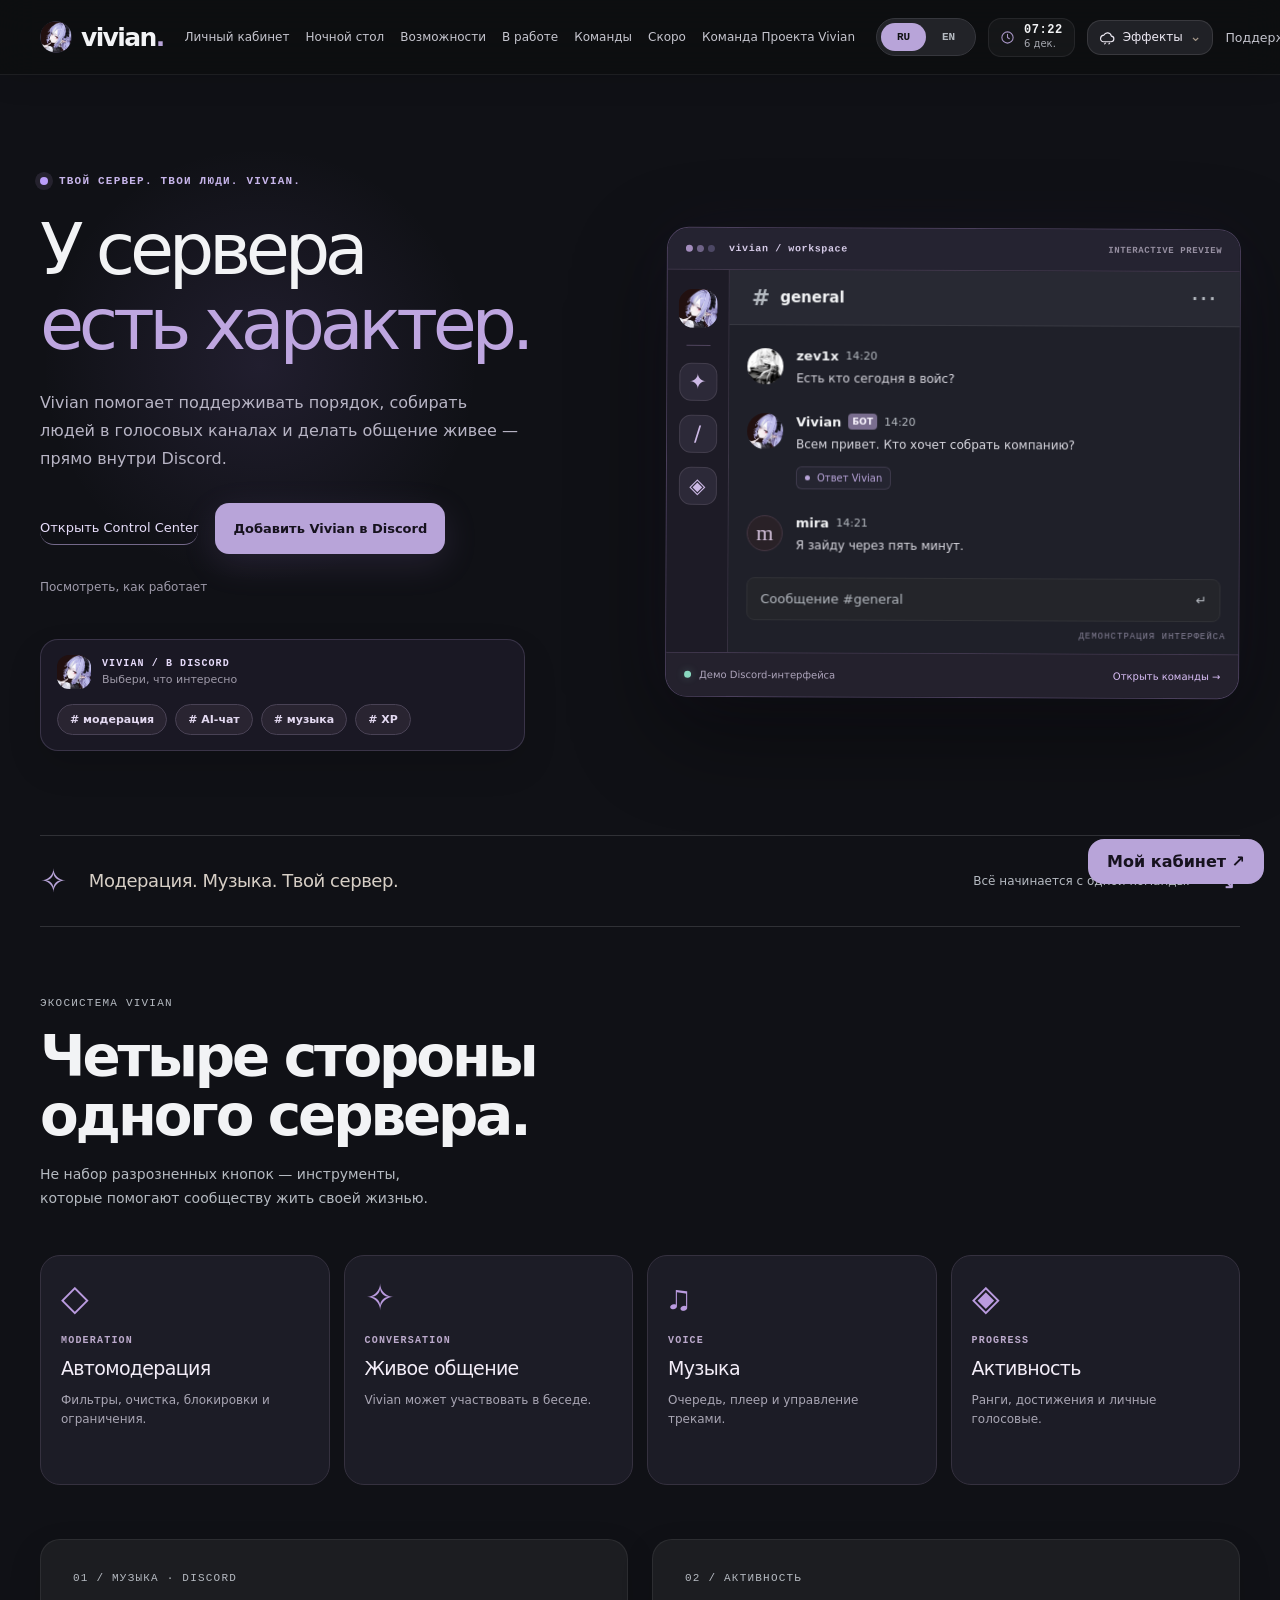
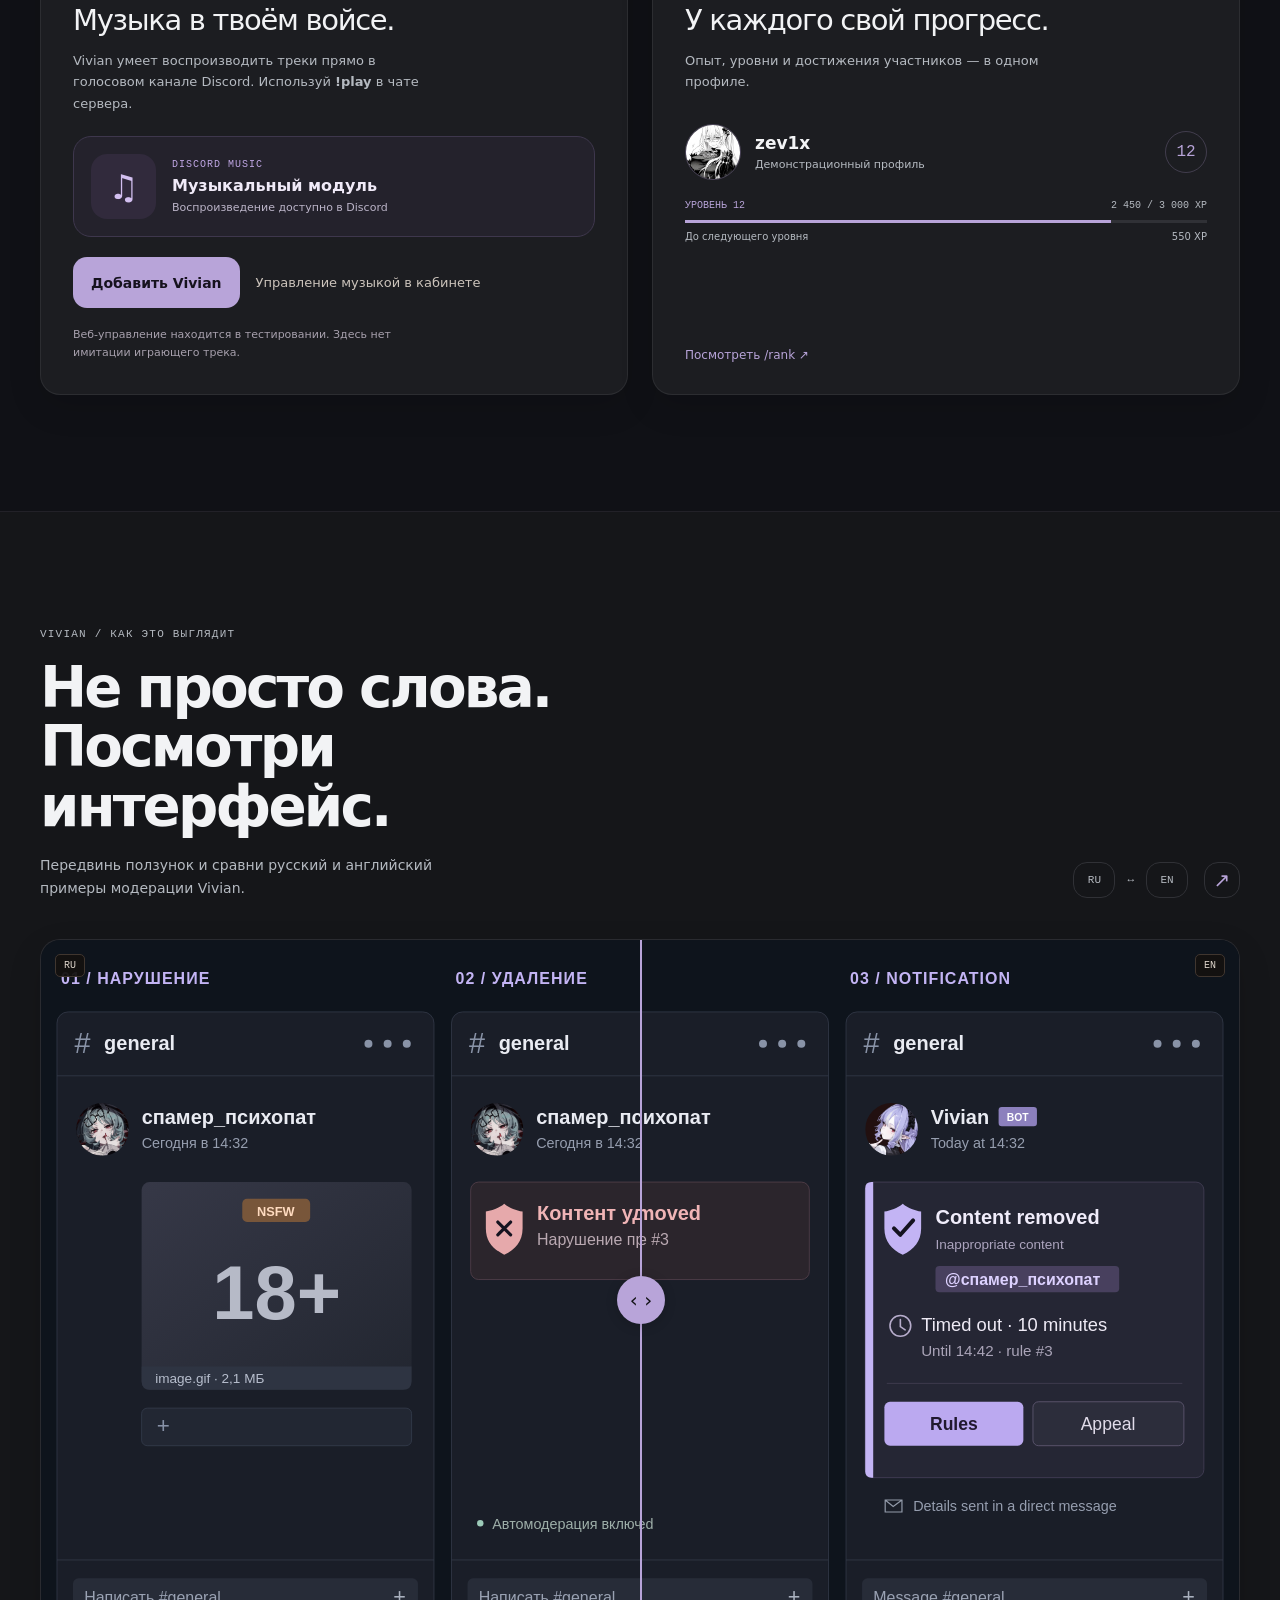
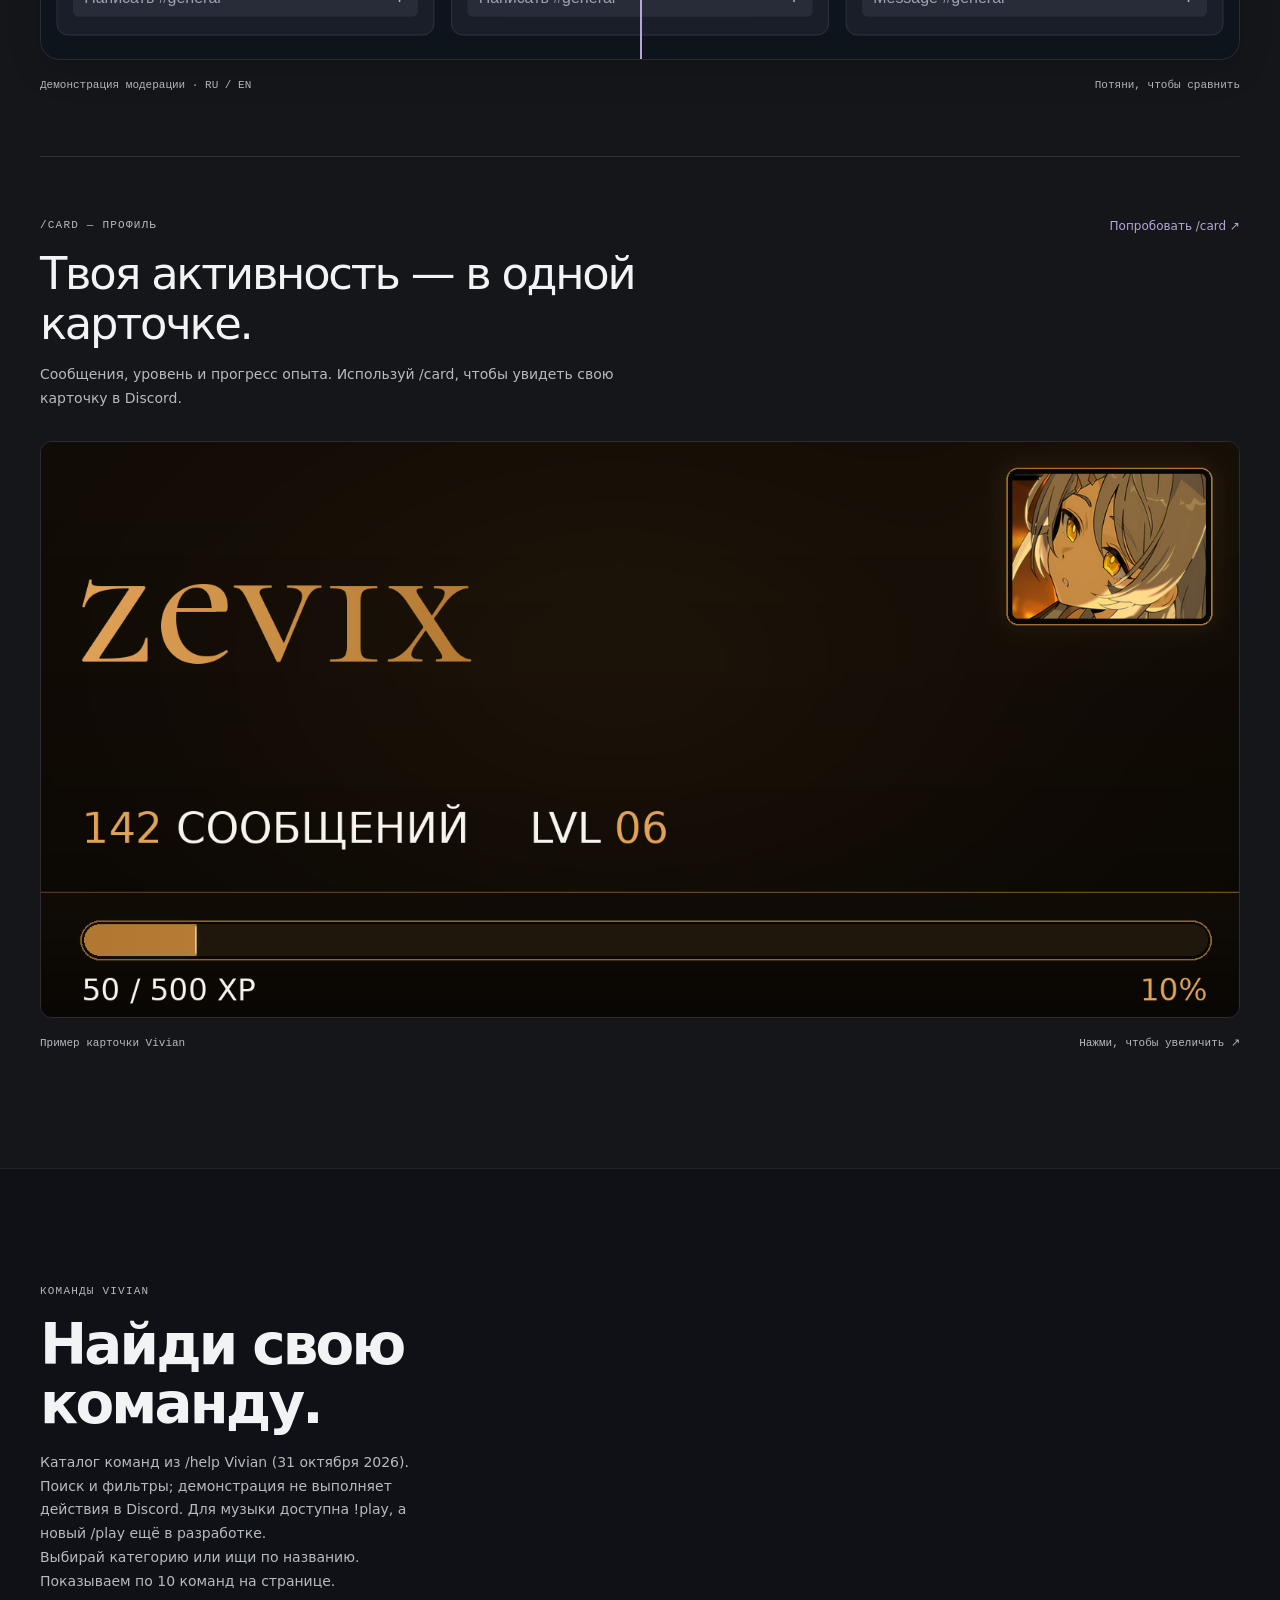
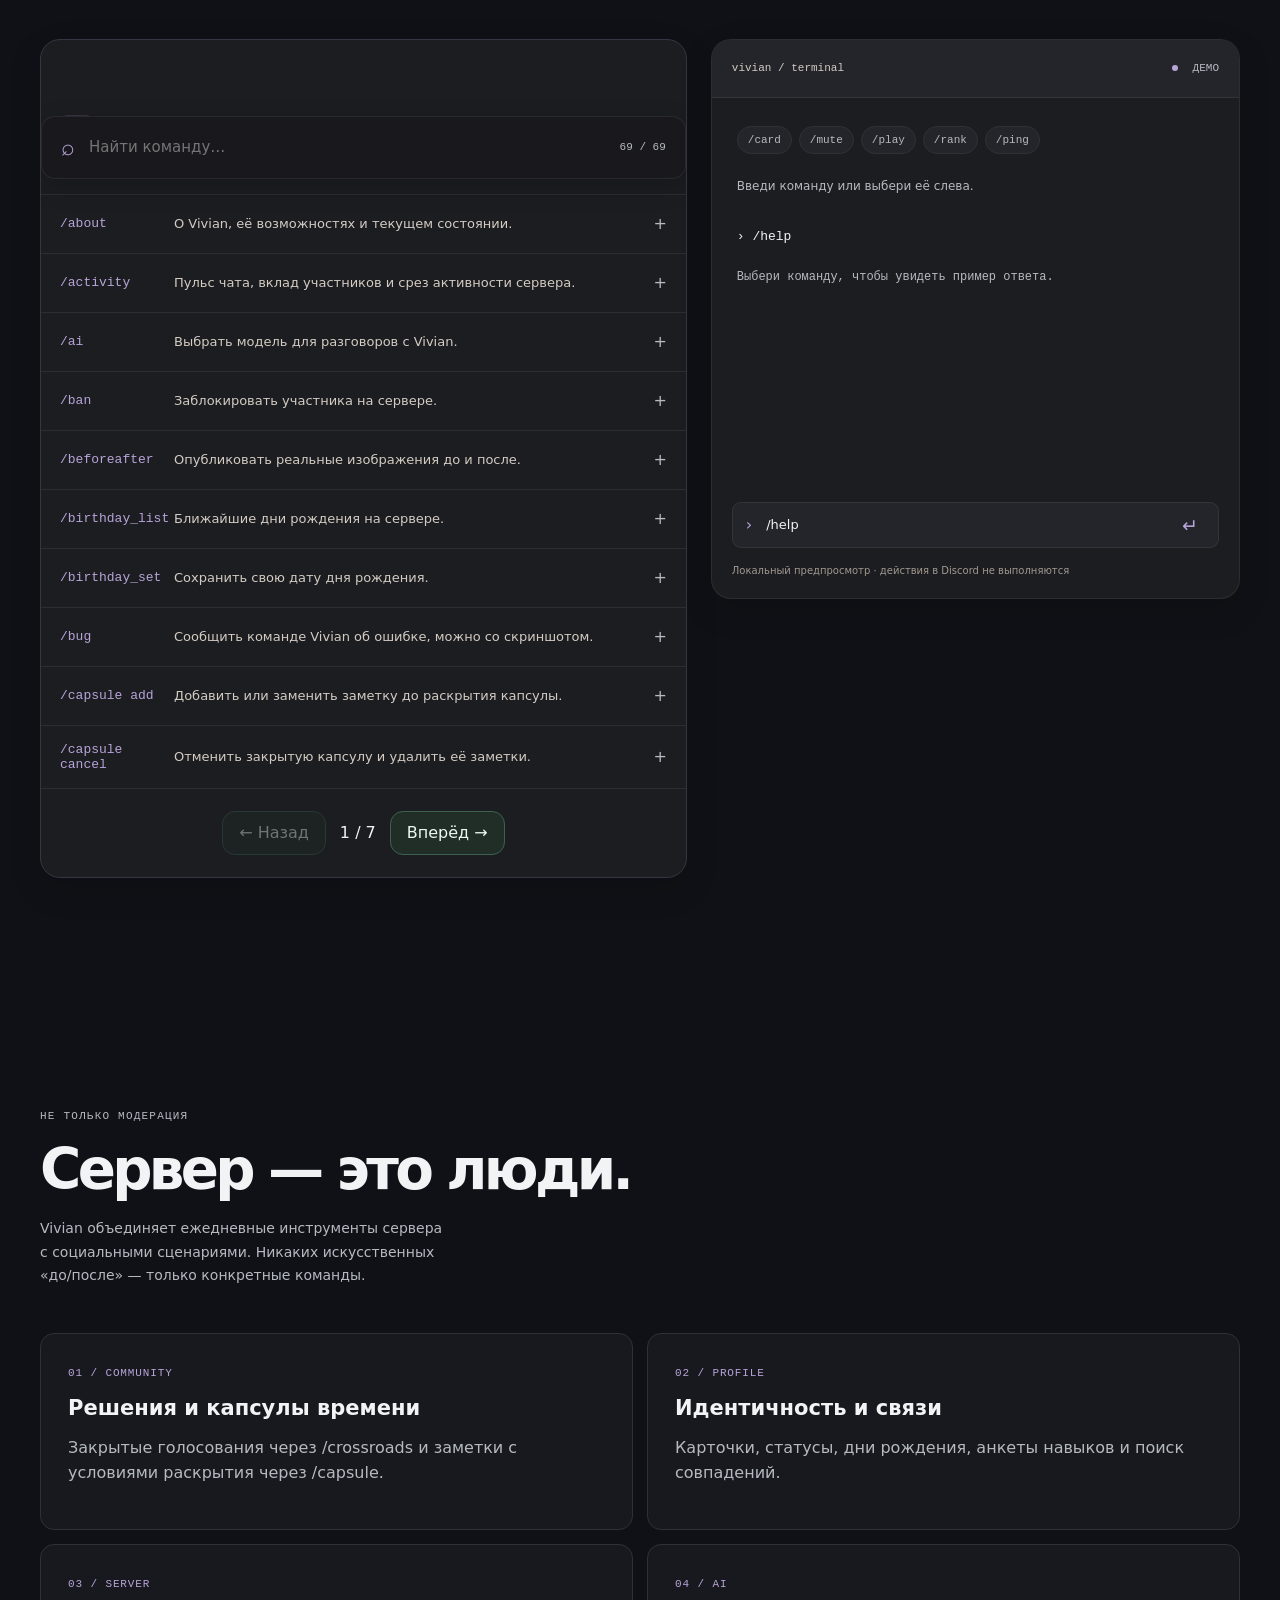
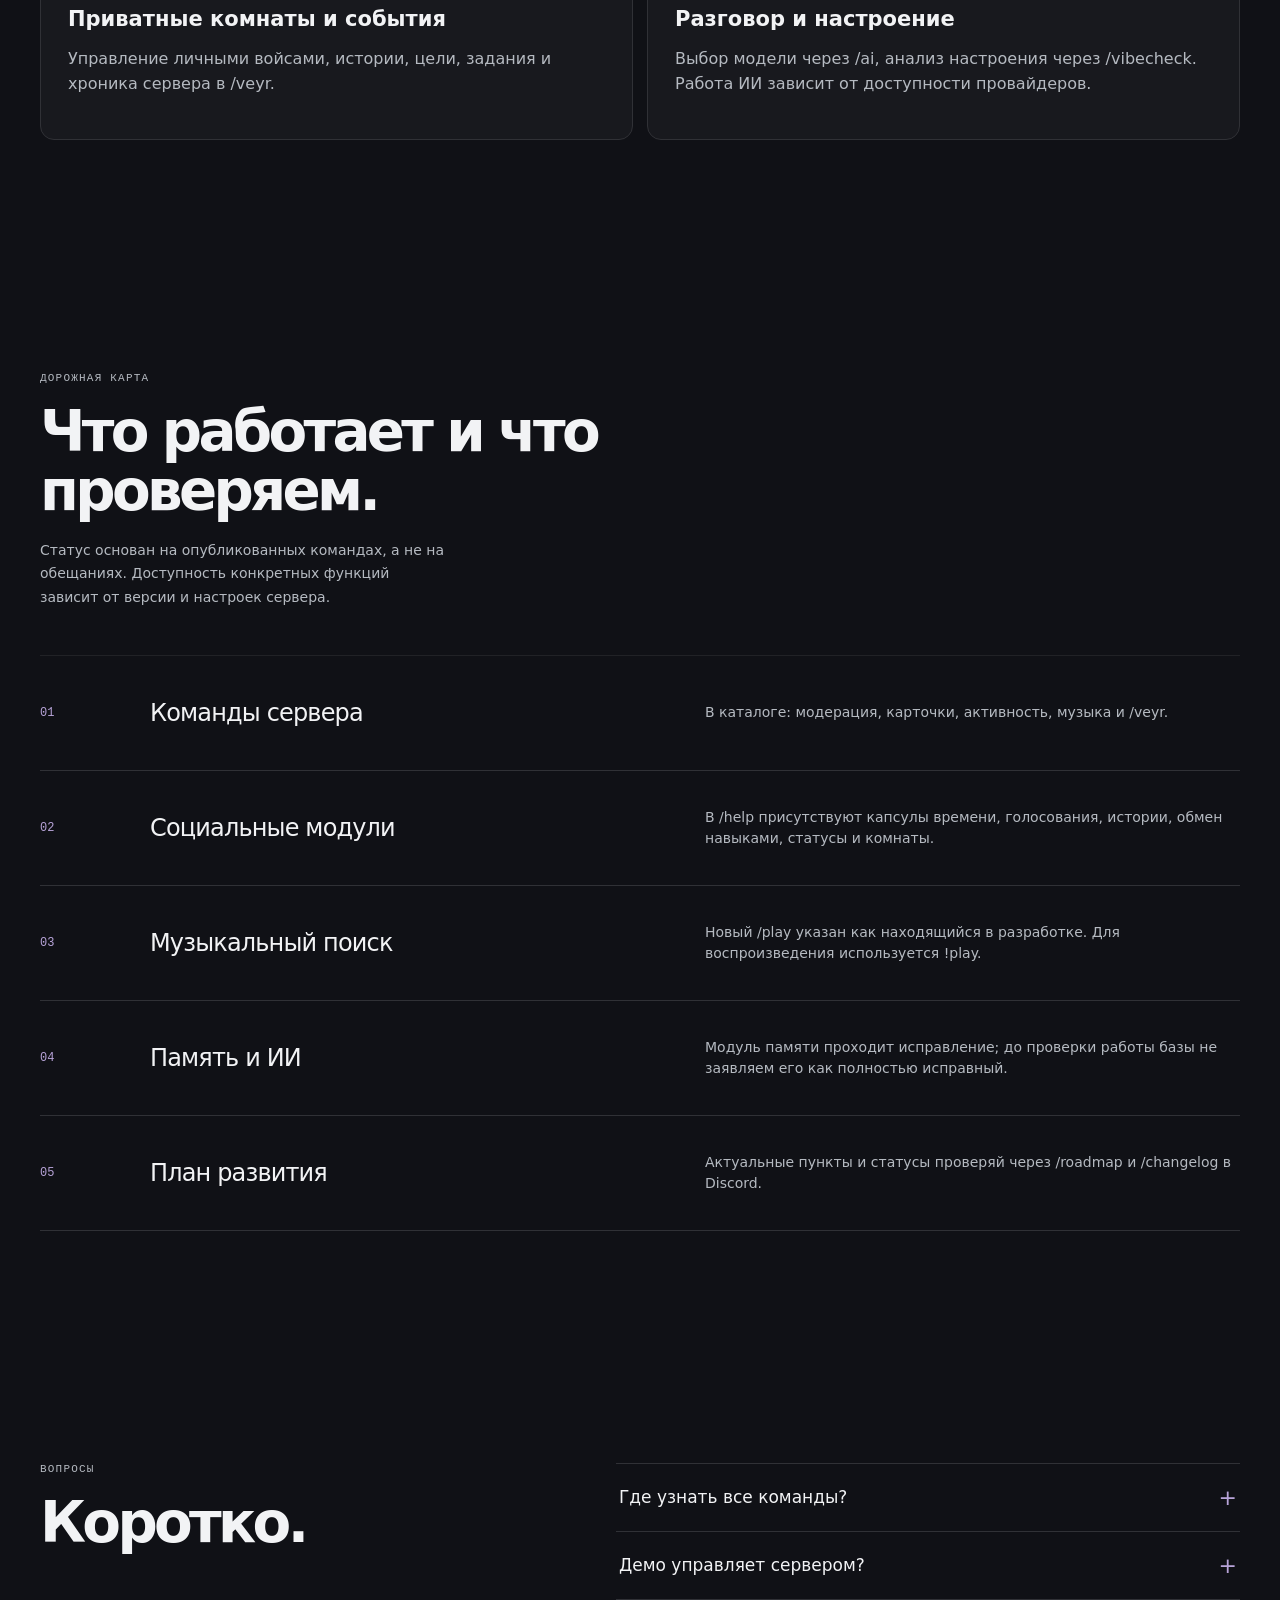
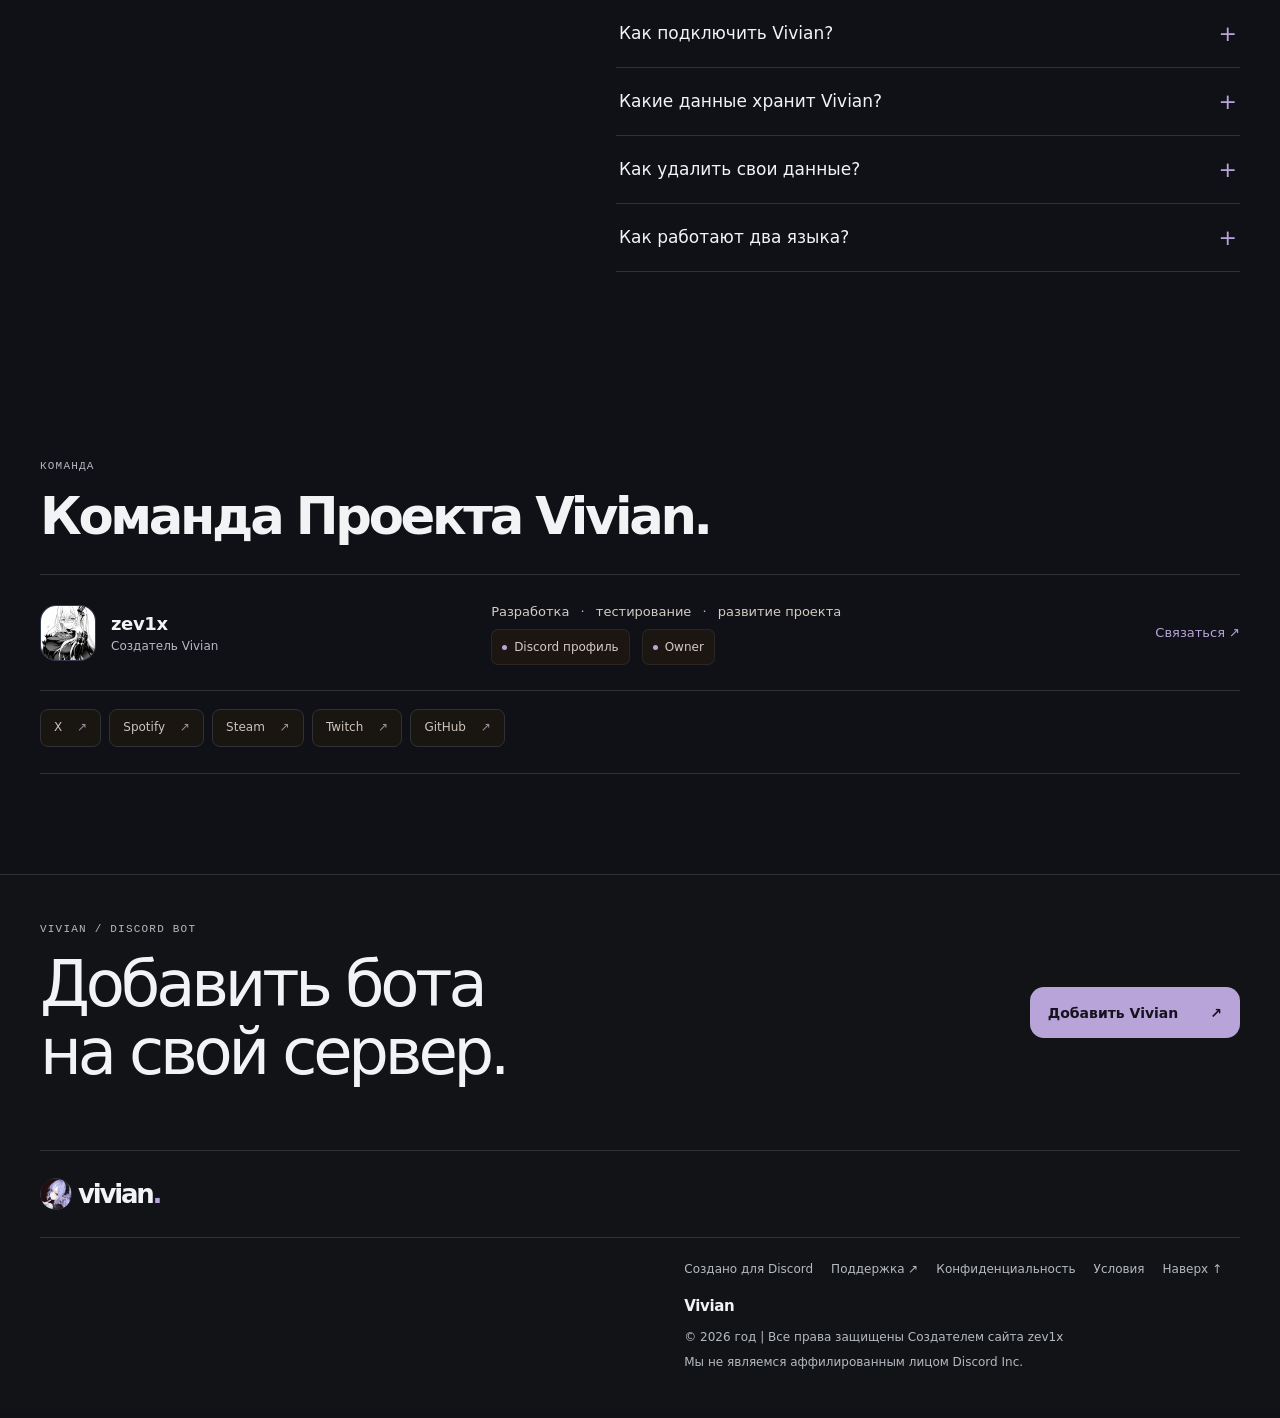
==== commit 669139df: "Add files via upload" ====
--- a/site/index.html
+++ b/site/index.html
@@ -1,25 +1,25 @@
-<!DOCTYPE html>
-
-<html lang="ru"><head><meta charset="utf-8"/><meta content="width=device-width, initial-scale=1" name="viewport"/><meta content="#0e0d0c" name="theme-color"/><title>Vivian — Discord-бот</title><meta content="Vivian: общение, модерация, музыка, активность и команды." name="description"/><meta content="website" property="og:type"/><meta content="Vivian — Discord-бот" property="og:title"/><meta content="Vivian: общение, модерация, музыка, активность и команды." property="og:description"/><meta content="https://esil.life/vivian-card.png" property="og:image"/><meta content="summary_large_image" name="twitter:card"/><link href="styles.css" rel="stylesheet"/><link href="theme.css" rel="stylesheet"/><link href="vivian-avatar.png" rel="icon" type="image/png"/><link href="https://vivian.lat/" rel="canonical"/><meta content="https://vivian.lat/" property="og:url"/><meta content="ru_RU" property="og:locale"/><link href="web2.css" rel="stylesheet"/><link href="web2-ui.css" rel="stylesheet"/><link href="vivian-2.3.css?v=2.5" rel="stylesheet"/><link href="site-clock.css?v=2.6" rel="stylesheet"/><link href="vivian-2.7-motion.css?v=2.7" rel="stylesheet"/><link href="vivian-3.1-fixes.css?v=3.1" rel="stylesheet"/><link href="vivian-original.css?v=3.3" rel="stylesheet"/></head><body>
-<canvas aria-hidden="true" class="weather-canvas" hidden="" id="weather-canvas"></canvas>
-<header class="header"><div class="shell header-inner"><a class="brand" href="#top"><span class="mark"><img alt="" height="32" loading="lazy" src="vivian-avatar.png" width="32"/></span><span>vivian<span class="brand-period">.</span></span></a><nav aria-label="Разделы" class="nav"><a href="dashboard.html">Личный кабинет</a><a href="social.html">Ночной стол</a><a href="#capabilities">Возможности</a><a href="#preview">В работе</a><a href="#commands">Команды</a><a href="#roadmap">Скоро</a><a href="#team">Команда Проекта Vivian</a></nav><div class="header-right"><div aria-label="Язык сайта" class="language-switch" data-language="ru" id="language-switch" role="group"><span aria-hidden="true" class="language-thumb"></span><button aria-pressed="true" data-lang="ru" lang="ru" type="button">RU</button><button aria-pressed="false" data-lang="en" lang="en" type="button">EN</button></div><div aria-label="Локальные дата и время" class="site-time-pill site-clock" title="Время по настройкам устройства"><svg aria-hidden="true" class="site-clock-icon" fill="none" height="15" stroke="currentColor" stroke-linecap="round" stroke-linejoin="round" stroke-width="1.7" viewbox="0 0 24 24" width="15" xmlns="http://www.w3.org/2000/svg"><circle cx="12" cy="12" r="9"></circle><path d="M12 7v5l3 2"></path></svg><span class="site-clock-text"><time class="site-time-value" data-site-time="">--:--</time><span class="site-time-date" data-site-date="">—</span></span></div><div class="weather-control" id="weather-control">
-<button aria-controls="weather-panel" aria-expanded="false" aria-label="Настройки фоновых эффектов" class="weather-trigger" id="weather-trigger" title="Фоновые эффекты" type="button">
-<svg aria-hidden="true" class="weather-trigger-icon" fill="none" height="17" stroke="currentColor" stroke-linecap="round" stroke-linejoin="round" stroke-width="1.6" viewbox="0 0 24 24" width="17"><path d="M6 18h11a4 4 0 0 0 .4-7.98A5.5 5.5 0 0 0 7 8.6 4.75 4.75 0 0 0 6 18Z"></path><path d="m8 21 1-1m5 1 1-1"></path></svg>
-<span class="weather-trigger-label">Эффекты</span><span aria-hidden="true" class="weather-caret">⌄</span></button>
-<div class="weather-panel" hidden="" id="weather-panel">
-<div class="weather-panel-heading">ФОН САЙТА</div>
-<button aria-pressed="true" class="weather-option" data-weather="off" type="button"><span aria-hidden="true" class="weather-option-icon">○</span>Выключено<span aria-hidden="true" class="weather-option-check">✓</span></button>
-<button aria-pressed="false" class="weather-option" data-weather="snow" type="button"><span aria-hidden="true" class="weather-option-icon">✳</span>Снег<span aria-hidden="true" class="weather-option-check">✓</span></button>
-<button aria-pressed="false" class="weather-option" data-weather="rain" type="button"><span aria-hidden="true" class="weather-option-icon">╱</span>Дождь<span aria-hidden="true" class="weather-option-check">✓</span></button>
-<div class="weather-panel-note">Выбор сохранится на этом устройстве</div>
-</div></div><a class="subtle-link" href="https://discord.gg/d9XwE4tsXc" rel="noreferrer" target="_blank">Поддержка</a><a class="small-cta nav-invite-cta" data-invite="" href="https://discord.com/oauth2/authorize?client_id=1553826513474945114" rel="noreferrer" target="_blank">Добавить Vivian</a><details class="mobile-nav"><summary aria-label="Открыть меню"><span class="mobile-icon">☰</span></summary><div><a href="#capabilities">Возможности</a><a href="#preview">В работе</a><a href="#commands">Команды</a><a href="#roadmap">Скоро</a><a href="#team">Команда Проекта Vivian</a><a href="https://discord.gg/d9XwE4tsXc" rel="noreferrer" target="_blank">Поддержка</a><a class="mobile-invite" data-invite="" href="https://discord.com/oauth2/authorize?client_id=1553826513474945114" rel="noreferrer" target="_blank">Добавить Vivian</a></div></details><a class="web2-header-link" href="social.html">Ночной стол</a></div></div></header>
-<main><section class="hero shell vivian-hero" id="top"><div class="hero-main"><div class="eyebrow"><span class="live-dot"></span><span class="hero-eyebrow-copy">ТВОЙ СЕРВЕР. ТВОИ ЛЮДИ. VIVIAN.</span></div><h1><span class="hero-title-line">У сервера</span><em class="hero-title-line">есть характер.</em></h1><p>Vivian помогает поддерживать порядок, собирать людей в голосовых каналах и делать общение живее — прямо внутри Discord.</p><div class="hero-actions"><a class="plain-btn hero-dashboard-link" href="/auth/discord">Открыть Control Center</a><a class="primary-btn hero-invite" data-invite="" href="https://discord.com/oauth2/authorize?client_id=1553826513474945114" rel="noreferrer" target="_blank">Добавить Vivian в Discord</a><a class="plain-btn hero-preview-link" href="#preview">Посмотреть, как работает</a></div><div aria-label="Быстрые разделы Vivian" class="hero-command-dock"><div class="dock-label"><img alt="Аватар Vivian" height="34" src="vivian-avatar.png" width="34"/><span><strong>VIVIAN / В DISCORD</strong><small>Выбери, что интересно</small></span></div><div class="dock-actions"><a data-command-category="Модерация" href="#commands"># модерация</a><a data-command-category="ИИ" href="#commands"># AI-чат</a><a data-command-category="Музыка" href="#commands"># музыка</a><a data-command-category="Активность" href="#commands"># XP</a></div></div></div>
-<div class="hero-demo vivian-app-demo"><div class="vivian-window"><div class="vivian-window-title"><span class="window-signal"><i></i><i></i><i></i></span><span>vivian / workspace</span><span class="window-preview-label">INTERACTIVE PREVIEW</span></div><div class="vivian-window-body"><aside aria-label="Разделы демонстрации" class="vivian-app-rail"><img alt="Vivian" class="rail-bot" height="43" src="vivian-avatar.png" width="43"/><span class="rail-line"></span><a aria-label="Возможности" href="#capabilities" title="Возможности">✦</a><a aria-label="Команды" href="#commands" title="Команды">/</a><a aria-label="Личный кабинет" href="dashboard.html" title="Личный кабинет">◈</a></aside><div class="chat-shell"><div class="chat-top"><span class="hash">#</span><span>general</span><span class="chat-right">···</span></div><div class="chat-rows"><div class="chat-line"><img alt="" class="round-avatar" loading="lazy" src="zev1x-avatar.png"/><div><div class="name-line"><b>zev1x</b><time>14:20</time></div><p>Есть кто сегодня в войс?</p></div></div><div class="chat-line"><img alt="" class="round-avatar" loading="lazy" src="vivian-avatar.png"/><div><div class="name-line"><b>Vivian</b><span class="bot-label">БОТ</span><time>14:20</time></div><p>Всем привет. Кто хочет собрать компанию?</p><div class="inline-tag"><span class="dot"></span> Ответ Vivian</div></div></div><div class="chat-line"><div aria-hidden="true" class="chat-initial">m</div><div><div class="name-line"><b>mira</b><time>14:21</time></div><p>Я зайду через пять минут.</p></div></div></div><div class="chat-footer">Сообщение #general <span>↵</span></div><div class="mock-watermark">ДЕМОНСТРАЦИЯ ИНТЕРФЕЙСА</div></div></div><div class="vivian-window-status"><span><i class="status-light"></i> Демо Discord-интерфейса</span><a href="#commands">Открыть команды <span aria-hidden="true">→</span></a></div></div></div></section>
-<div class="bot-strip shell"><span aria-hidden="true" class="strip-star">✧</span><p>Модерация. Музыка. Твой сервер.</p><span>Всё начинается с одной команды.</span><a aria-label="Команды" href="#commands">↘</a></div><section class="shell section features-section vivian-features" id="capabilities"><div class="section-intro"><div class="index-label">ЭКОСИСТЕМА VIVIAN</div><h2>Четыре стороны одного сервера.</h2><p>Не набор разрозненных кнопок — инструменты, которые помогают сообществу жить своей жизнью.</p></div><div class="feature-table"><div class="feature-row vivian-feature-tile vf-1" data-tile="1"><span aria-hidden="true" class="feature-symbol">◇</span><span class="feat-no">MODERATION</span><h3>Автомодерация</h3><p>Фильтры, очистка, блокировки и ограничения.</p><span class="feat-arrow">↗</span></div><div class="feature-row vivian-feature-tile vf-2" data-tile="2"><span aria-hidden="true" class="feature-symbol">✧</span><span class="feat-no">CONVERSATION</span><h3>Живое общение</h3><p>Vivian может участвовать в беседе.</p><span class="feat-arrow">↗</span></div><div class="feature-row vivian-feature-tile vf-3" data-tile="3"><span aria-hidden="true" class="feature-symbol">♫</span><span class="feat-no">VOICE</span><h3>Музыка</h3><p>Очередь, плеер и управление треками.</p><span class="feat-arrow">↗</span></div><div class="feature-row vivian-feature-tile vf-4" data-tile="4"><span aria-hidden="true" class="feature-symbol">◈</span><span class="feat-no">PROGRESS</span><h3>Активность</h3><p>Ранги, достижения и личные голосовые.</p><span class="feat-arrow">↗</span></div></div><div class="bot-extras"><article class="extra-card music-card" id="web-music"><div class="index-label">01 / МУЗЫКА · DISCORD</div><h3>Музыка в твоём войсе.</h3><p>Vivian умеет воспроизводить треки прямо в голосовом канале Discord. Используй <strong>!play</strong> в чате сервера.</p><div aria-label="Демонстрация музыкальной функции" class="music-showcase"><div aria-hidden="true" class="music-showcase-icon">♫</div><div><span class="music-showcase-label">DISCORD MUSIC</span><strong>Музыкальный модуль</strong><small>Воспроизведение доступно в Discord</small></div></div><div class="music-showcase-actions"><a class="primary-btn" href="https://discord.com/oauth2/authorize?client_id=1553826513474945114" rel="noopener noreferrer" target="_blank">Добавить Vivian</a><a class="plain-btn" href="dashboard.html#music">Управление музыкой в кабинете</a></div><p class="music-availability-note">Веб-управление находится в тестировании. Здесь нет имитации играющего трека.</p></article><article class="extra-card rank-card"><div class="index-label">02 / АКТИВНОСТЬ</div><h3>У каждого свой прогресс.</h3><p>Опыт, уровни и достижения участников — в одном профиле.</p><div class="rank-preview"><img alt="Аватар zev1x" loading="lazy" src="zev1x-avatar.png"/><div><strong>zev1x</strong><span>Демонстрационный профиль</span></div><span class="rank-level">12</span></div><div class="rank-meta"><span>УРОВЕНЬ 12</span><span>2 450 / 3 000 XP</span></div><div class="rank-progress"><span></span></div><div class="rank-next">До следующего уровня <b>550 XP</b></div><button class="extra-action" data-quick="/rank @zev1x" type="button">Посмотреть /rank ↗</button></article></div></section>
-<section class="section work-section" id="preview"><div class="shell"><div class="preview-heading"><div class="section-intro work-intro"><div class="index-label">VIVIAN / КАК ЭТО ВЫГЛЯДИТ</div><h2>Не просто слова. Посмотри интерфейс.</h2><p>Передвинь ползунок и сравни русский и английский примеры модерации Vivian.</p></div><div class="preview-controls"><div class="preview-presets"><button data-preview-language="ru" lang="ru" type="button">RU</button><span aria-hidden="true">↔</span><button data-preview-language="en" lang="en" type="button">EN</button></div><button aria-label="Увеличить пример модерации" class="image-expand" id="open-image" type="button">↗</button></div></div><div class="preview-compare" id="preview-compare" style="--image-split:50%"><img alt="Пример модерации Vivian на русском" class="preview-image-ru" height="900" loading="lazy" src="moderation-ru.svg" width="1500"/><img alt="Пример модерации Vivian на английском" class="preview-image-en" height="900" loading="lazy" src="moderation-en.svg" width="1500"/><div aria-hidden="true" class="preview-divider" id="preview-divider"><span>‹ ›</span></div><input aria-label="Сравнение примеров на русском и английском" class="preview-range" id="preview-range" max="100" min="0" type="range" value="50"/><span aria-hidden="true" class="preview-language-label label-ru">RU</span><span aria-hidden="true" class="preview-language-label label-en">EN</span></div><div class="work-caption"><span>Демонстрация модерации · RU / EN</span><span>Потяни, чтобы сравнить</span></div><article aria-labelledby="profile-card-title" class="card-feature" id="card-preview"><div class="card-feature-heading"><div class="card-feature-copy"><div class="index-label">/CARD — ПРОФИЛЬ</div><h3 id="profile-card-title">Твоя активность — в одной карточке.</h3><p>Сообщения, уровень и прогресс опыта. Используй /card, чтобы увидеть свою карточку в Discord.</p></div><button class="extra-action" data-quick="/card" type="button">Попробовать /card ↗</button></div><button aria-label="Увеличить карточку Vivian" class="card-frame" data-open-card="" type="button"><img alt="Карточка Vivian: сообщения, уровень и опыт" height="762" loading="lazy" src="vivian-card.png" width="1586"/></button><div class="work-caption"><span>Пример карточки Vivian</span><span>Нажми, чтобы увеличить ↗</span></div></article></div><dialog aria-label="Карточка профиля Vivian" class="image-dialog card-dialog" id="card-dialog"><button class="dialog-close" id="close-card" type="button">Закрыть ×</button><img alt="Карточка Vivian: сообщения, уровень и опыт" height="762" src="vivian-card.png" width="1586"/></dialog><dialog aria-label="Полноэкранный пример модерации Vivian" class="image-dialog" id="image-dialog"><button class="dialog-close" id="close-image" type="button">Закрыть ×</button><img alt="Полноэкранный пример модерации Vivian" height="900" id="dialog-preview-image" src="moderation-ru.svg" width="1500"/></dialog></section>
-<section class="section shell commands-section" id="commands"><div class="section-intro"><div class="index-label">КОМАНДЫ VIVIAN</div><h2>Найди свою команду.</h2><p>Каталог команд из /help Vivian (31 октября 2026). Поиск и фильтры; демонстрация не выполняет действия в Discord. Для музыки доступна !play, а новый /play ещё в разработке.</p><p class="muted">Выбирай категорию или ищи по названию. Показываем по 10 команд на странице.</p></div><div class="command-layout"><div class="command-browser"><div class="command-search"><span>⌕</span><input aria-label="Поиск команд Vivian" id="command-query" placeholder="Найти команду…" type="search"/><small id="command-count">69 / 69</small></div><div aria-label="Категории команд" class="category-tabs"><button aria-pressed="true" class="active" data-group="Все" type="button">Все</button><button aria-pressed="false" class="" data-group="Общее" type="button">Общее</button><button aria-pressed="false" class="" data-group="Модерация" type="button">Модерация</button><button aria-pressed="false" class="" data-group="Музыка" type="button">Музыка</button><button aria-pressed="false" class="" data-group="Активность" type="button">Активность</button><button aria-pressed="false" class="" data-group="ИИ" type="button">ИИ</button><button aria-pressed="false" class="" data-group="Сообщество" type="button">Сообщество</button><button aria-pressed="false" class="" data-group="Приватные комнаты" type="button">Приватные комнаты</button><button aria-pressed="false" class="" data-group="Система" type="button">Система</button></div><div class="command-list" id="command-list"><details class="command-item" data-category="Общее"><summary><code>/about</code><span>О Vivian, её возможностях и текущем состоянии.</span><span class="item-plus">+</span></summary><p>О Vivian, её возможностях и текущем состоянии. <button class="try-command" data-try="/about" type="button">Попробовать ↗</button></p></details><details class="command-item" data-category="Активность"><summary><code>/activity</code><span>Пульс чата, вклад участников и срез активности сервера.</span><span class="item-plus">+</span></summary><p>Пульс чата, вклад участников и срез активности сервера. <button class="try-command" data-try="/activity" type="button">Попробовать ↗</button></p></details><details class="command-item" data-category="ИИ"><summary><code>/ai</code><span>Выбрать модель для разговоров с Vivian.</span><span class="item-plus">+</span></summary><p>Выбрать модель для разговоров с Vivian. <button class="try-command" data-try="/ai" type="button">Попробовать ↗</button></p></details><details class="command-item" data-category="Модерация"><summary><code>/ban</code><span>Заблокировать участника на сервере.</span><span class="item-plus">+</span></summary><p>Заблокировать участника на сервере. <button class="try-command" data-try="/ban" type="button">Попробовать ↗</button></p></details><details class="command-item" data-category="Сообщество"><summary><code>/beforeafter</code><span>Опубликовать реальные изображения до и после.</span><span class="item-plus">+</span></summary><p>Опубликовать реальные изображения до и после. <button class="try-command" data-try="/beforeafter" type="button">Попробовать ↗</button></p></details><details class="command-item" data-category="Сообщество"><summary><code>/birthday_list</code><span>Ближайшие дни рождения на сервере.</span><span class="item-plus">+</span></summary><p>Ближайшие дни рождения на сервере. <button class="try-command" data-try="/birthday_list" type="button">Попробовать ↗</button></p></details><details class="command-item" data-category="Сообщество"><summary><code>/birthday_set</code><span>Сохранить свою дату дня рождения.</span><span class="item-plus">+</span></summary><p>Сохранить свою дату дня рождения. <button class="try-command" data-try="/birthday_set" type="button">Попробовать ↗</button></p></details><details class="command-item" data-category="Общее"><summary><code>/bug</code><span>Сообщить команде Vivian об ошибке, можно со скриншотом.</span><span class="item-plus">+</span></summary><p>Сообщить команде Vivian об ошибке, можно со скриншотом. <button class="try-command" data-try="/bug" type="button">Попробовать ↗</button></p></details><details class="command-item" data-category="Сообщество"><summary><code>/capsule add</code><span>Добавить или заменить заметку до раскрытия капсулы.</span><span class="item-plus">+</span></summary><p>Добавить или заменить заметку до раскрытия капсулы. <button class="try-command" data-try="/capsule add" type="button">Попробовать ↗</button></p></details><details class="command-item" data-category="Сообщество"><summary><code>/capsule cancel</code><span>Отменить закрытую капсулу и удалить её заметки.</span><span class="item-plus">+</span></summary><p>Отменить закрытую капсулу и удалить её заметки. <button class="try-command" data-try="/capsule cancel" type="button">Попробовать ↗</button></p></details><details class="command-item" data-category="Сообщество" hidden=""><summary><code>/capsule create</code><span>Создать капсулу с дедлайном и порогом участников.</span><span class="item-plus">+</span></summary><p>Создать капсулу с дедлайном и порогом участников. <button class="try-command" data-try="/capsule create" type="button">Попробовать ↗</button></p></details><details class="command-item" data-category="Сообщество" hidden=""><summary><code>/capsule list</code><span>Показать десять последних капсул канала.</span><span class="item-plus">+</span></summary><p>Показать десять последних капсул канала. <button class="try-command" data-try="/capsule list" type="button">Попробовать ↗</button></p></details><details class="command-item" data-category="Сообщество" hidden=""><summary><code>/capsule open</code><span>Открыть готовую капсулу или проверить условия раскрытия.</span><span class="item-plus">+</span></summary><p>Открыть готовую капсулу или проверить условия раскрытия. <button class="try-command" data-try="/capsule open" type="button">Попробовать ↗</button></p></details><details class="command-item" data-category="Активность" hidden=""><summary><code>/card</code><span>Карточка участника</span><span class="item-plus">+</span></summary><p>Карточка участника: аватар, уровень, XP, статистика и достижения. <button class="try-command" data-try="/card" type="button">Попробовать ↗</button></p></details><details class="command-item" data-category="Система" hidden=""><summary><code>/changelog</code><span>Журнал изменений Vivian с указанием версий.</span><span class="item-plus">+</span></summary><p>Журнал изменений Vivian с указанием версий. <button class="try-command" data-try="/changelog" type="button">Попробовать ↗</button></p></details><details class="command-item" data-category="Модерация" hidden=""><summary><code>/clear</code><span>Удалить недавние сообщения из текущего канала.</span><span class="item-plus">+</span></summary><p>Удалить недавние сообщения из текущего канала. <button class="try-command" data-try="/clear" type="button">Попробовать ↗</button></p></details><details class="command-item" data-category="Активность" hidden=""><summary><code>/crad</code><span>Псевдоним команды /card.</span><span class="item-plus">+</span></summary><p>Псевдоним команды /card. <button class="try-command" data-try="/crad" type="button">Попробовать ↗</button></p></details><details class="command-item" data-category="Сообщество" hidden=""><summary><code>/crossroads ballot</code><span>Посмотреть варианты решения без раскрытия голосов.</span><span class="item-plus">+</span></summary><p>Посмотреть варианты решения без раскрытия голосов. <button class="try-command" data-try="/crossroads ballot" type="button">Попробовать ↗</button></p></details><details class="command-item" data-category="Сообщество" hidden=""><summary><code>/crossroads cancel</code><span>Отменить открытое решение и удалить его голосования.</span><span class="item-plus">+</span></summary><p>Отменить открытое решение и удалить его голосования. <button class="try-command" data-try="/crossroads cancel" type="button">Попробовать ↗</button></p></details><details class="command-item" data-category="Сообщество" hidden=""><summary><code>/crossroads create</code><span>Создать закрытое голосование с последующим анализом резу</span><span class="item-plus">+</span></summary><p>Создать закрытое голосование с последующим анализом результата. <button class="try-command" data-try="/crossroads create" type="button">Попробовать ↗</button></p></details><details class="command-item" data-category="Сообщество" hidden=""><summary><code>/crossroads history</code><span>История решений канала и ожидающих итогов.</span><span class="item-plus">+</span></summary><p>История решений канала и ожидающих итогов. <button class="try-command" data-try="/crossroads history" type="button">Попробовать ↗</button></p></details><details class="command-item" data-category="Сообщество" hidden=""><summary><code>/crossroads outcome</code><span>Зафиксировать результат после даты проверки.</span><span class="item-plus">+</span></summary><p>Зафиксировать результат после даты проверки. <button class="try-command" data-try="/crossroads outcome" type="button">Попробовать ↗</button></p></details><details class="command-item" data-category="Сообщество" hidden=""><summary><code>/crossroads results</code><span>Показать анонимные результаты и итог после дедлайна.</span><span class="item-plus">+</span></summary><p>Показать анонимные результаты и итог после дедлайна. <button class="try-command" data-try="/crossroads results" type="button">Попробовать ↗</button></p></details><details class="command-item" data-category="Сообщество" hidden=""><summary><code>/crossroads vote</code><span>Проголосовать или изменить тайный голос до дедлайна.</span><span class="item-plus">+</span></summary><p>Проголосовать или изменить тайный голос до дедлайна. <button class="try-command" data-try="/crossroads vote" type="button">Попробовать ↗</button></p></details><details class="command-item" data-category="Система" hidden=""><summary><code>/deploy</code><span>Проверить подтверждение запуска новой версии Vivian.</span><span class="item-plus">+</span></summary><p>Проверить подтверждение запуска новой версии Vivian. <button class="try-command" data-try="/deploy" type="button">Попробовать ↗</button></p></details><details class="command-item" data-category="Сообщество" hidden=""><summary><code>/exchange matches</code><span>Найти взаимные совпадения навыков участников канала.</span><span class="item-plus">+</span></summary><p>Найти взаимные совпадения навыков участников канала. <button class="try-command" data-try="/exchange matches" type="button">Попробовать ↗</button></p></details><details class="command-item" data-category="Сообщество" hidden=""><summary><code>/exchange pause</code><span>Скрыть свой профиль из поиска совпадений.</span><span class="item-plus">+</span></summary><p>Скрыть свой профиль из поиска совпадений. <button class="try-command" data-try="/exchange pause" type="button">Попробовать ↗</button></p></details><details class="command-item" data-category="Сообщество" hidden=""><summary><code>/exchange profile</code><span>Опубликовать навыки и сведения о себе для поиска совпаде</span><span class="item-plus">+</span></summary><p>Опубликовать навыки и сведения о себе для поиска совпадений. <button class="try-command" data-try="/exchange profile" type="button">Попробовать ↗</button></p></details><details class="command-item" data-category="Сообщество" hidden=""><summary><code>/exchange remove</code><span>Удалить профиль обмена навыками для этого канала.</span><span class="item-plus">+</span></summary><p>Удалить профиль обмена навыками для этого канала. <button class="try-command" data-try="/exchange remove" type="button">Попробовать ↗</button></p></details><details class="command-item" data-category="Сообщество" hidden=""><summary><code>/exchange show</code><span>Показать свой профиль обмена навыками.</span><span class="item-plus">+</span></summary><p>Показать свой профиль обмена навыками. <button class="try-command" data-try="/exchange show" type="button">Попробовать ↗</button></p></details><details class="command-item" data-category="Общее" hidden=""><summary><code>/feedback_status</code><span>Статус отправленной ошибки или предложения.</span><span class="item-plus">+</span></summary><p>Статус отправленной ошибки или предложения. <button class="try-command" data-try="/feedback_status" type="button">Попробовать ↗</button></p></details><details class="command-item" data-category="Общее" hidden=""><summary><code>/help</code><span>Посмотреть команды Vivian и их краткие описания.</span><span class="item-plus">+</span></summary><p>Посмотреть команды Vivian и их краткие описания. <button class="try-command" data-try="/help" type="button">Попробовать ↗</button></p></details><details class="command-item" data-category="Модерация" hidden=""><summary><code>/kick</code><span>Удалить участника с сервера без блокировки повторного вх</span><span class="item-plus">+</span></summary><p>Удалить участника с сервера без блокировки повторного входа. <button class="try-command" data-try="/kick" type="button">Попробовать ↗</button></p></details><details class="command-item" data-category="Модерация" hidden=""><summary><code>/lock</code><span>Запретить обычным участникам отправлять сообщения в кана</span><span class="item-plus">+</span></summary><p>Запретить обычным участникам отправлять сообщения в канале. <button class="try-command" data-try="/lock" type="button">Попробовать ↗</button></p></details><details class="command-item" data-category="Музыка" hidden=""><summary><code>/loop</code><span>Включить или выключить повтор текущего трека.</span><span class="item-plus">+</span></summary><p>Включить или выключить повтор текущего трека. <button class="try-command" data-try="/loop" type="button">Попробовать ↗</button></p></details><details class="command-item" data-category="Сообщество" hidden=""><summary><code>/memories_now</code><span>Опубликовать воспоминание дня прямо сейчас.</span><span class="item-plus">+</span></summary><p>Опубликовать воспоминание дня прямо сейчас. <button class="try-command" data-try="/memories_now" type="button">Попробовать ↗</button></p></details><details class="command-item" data-category="Музыка" hidden=""><summary><code>/pause</code><span>Приостановить текущий трек.</span><span class="item-plus">+</span></summary><p>Приостановить текущий трек. <button class="try-command" data-try="/pause" type="button">Попробовать ↗</button></p></details><details class="command-item" data-category="Система" hidden=""><summary><code>/ping</code><span>Показать задержку соединения Vivian с Discord.</span><span class="item-plus">+</span></summary><p>Показать задержку соединения Vivian с Discord. <button class="try-command" data-try="/ping" type="button">Попробовать ↗</button></p></details><details class="command-item" data-category="Музыка" hidden=""><summary><code>/play</code><span>Поиск по YouTube в разработке; для музыки используется !</span><span class="item-plus">+</span></summary><p>Поиск по YouTube в разработке; для музыки используется !play. <button class="try-command" data-try="/play" type="button">Попробовать ↗</button></p></details><details class="command-item" data-category="Система" hidden=""><summary><code>/project_status</code><span>Изменить статус пункта плана проекта (команда сервера).</span><span class="item-plus">+</span></summary><p>Изменить статус пункта плана проекта (команда сервера). <button class="try-command" data-try="/project_status" type="button">Попробовать ↗</button></p></details><details class="command-item" data-category="Сообщество" hidden=""><summary><code>/quests</code><span>Цели, прогресс дня, путь участника и общие события.</span><span class="item-plus">+</span></summary><p>Цели, прогресс дня, путь участника и общие события. <button class="try-command" data-try="/quests" type="button">Попробовать ↗</button></p></details><details class="command-item" data-category="Музыка" hidden=""><summary><code>/queue</code><span>Панель трека, очередь и управление музыкой.</span><span class="item-plus">+</span></summary><p>Панель трека, очередь и управление музыкой. <button class="try-command" data-try="/queue" type="button">Попробовать ↗</button></p></details><details class="command-item" data-category="Активность" hidden=""><summary><code>/rank</code><span>Прогресс участника, вклад в разговор и достижения.</span><span class="item-plus">+</span></summary><p>Прогресс участника, вклад в разговор и достижения. <button class="try-command" data-try="/rank" type="button">Попробовать ↗</button></p></details><details class="command-item" data-category="Общее" hidden=""><summary><code>/report</code><span>Посмотреть обращение или статус предложения по номеру.</span><span class="item-plus">+</span></summary><p>Посмотреть обращение или статус предложения по номеру. <button class="try-command" data-try="/report" type="button">Попробовать ↗</button></p></details><details class="command-item" data-category="Музыка" hidden=""><summary><code>/resume</code><span>Возобновить приостановленный трек.</span><span class="item-plus">+</span></summary><p>Возобновить приостановленный трек. <button class="try-command" data-try="/resume" type="button">Попробовать ↗</button></p></details><details class="command-item" data-category="Система" hidden=""><summary><code>/roadmap</code><span>Публичный план развития Vivian.</span><span class="item-plus">+</span></summary><p>Публичный план развития Vivian. <button class="try-command" data-try="/roadmap" type="button">Попробовать ↗</button></p></details><details class="command-item" data-category="Система" hidden=""><summary><code>/roadmap_add</code><span>Добавить пункт в план развития (команда сервера).</span><span class="item-plus">+</span></summary><p>Добавить пункт в план развития (команда сервера). <button class="try-command" data-try="/roadmap_add" type="button">Попробовать ↗</button></p></details><details class="command-item" data-category="Приватные комнаты" hidden=""><summary><code>/room claim</code><span>Вернуть управление приватной комнатой после выхода владе</span><span class="item-plus">+</span></summary><p>Вернуть управление приватной комнатой после выхода владельца. <button class="try-command" data-try="/room claim" type="button">Попробовать ↗</button></p></details><details class="command-item" data-category="Приватные комнаты" hidden=""><summary><code>/room create</code><span>Создать приватную голосовую комнату для выбранных участн</span><span class="item-plus">+</span></summary><p>Создать приватную голосовую комнату для выбранных участников. <button class="try-command" data-try="/room create" type="button">Попробовать ↗</button></p></details><details class="command-item" data-category="Приватные комнаты" hidden=""><summary><code>/room manage</code><span>Открыть панель управления своей приватной комнатой.</span><span class="item-plus">+</span></summary><p>Открыть панель управления своей приватной комнатой. <button class="try-command" data-try="/room manage" type="button">Попробовать ↗</button></p></details><details class="command-item" data-category="Приватные комнаты" hidden=""><summary><code>/room setup</code><span>Настроить общую панель приватных комнат (администратор).</span><span class="item-plus">+</span></summary><p>Настроить общую панель приватных комнат (администратор). <button class="try-command" data-try="/room setup" type="button">Попробовать ↗</button></p></details><details class="command-item" data-category="Сообщество" hidden=""><summary><code>/showcases</code><span>Сохранённые карточки изменений «до и после».</span><span class="item-plus">+</span></summary><p>Сохранённые карточки изменений «до и после». <button class="try-command" data-try="/showcases" type="button">Попробовать ↗</button></p></details><details class="command-item" data-category="Музыка" hidden=""><summary><code>/skip</code><span>Перейти к следующему треку.</span><span class="item-plus">+</span></summary><p>Перейти к следующему треку. <button class="try-command" data-try="/skip" type="button">Попробовать ↗</button></p></details><details class="command-item" data-category="Модерация" hidden=""><summary><code>/slowmode</code><span>Задать интервал между сообщениями в канале.</span><span class="item-plus">+</span></summary><p>Задать интервал между сообщениями в канале. <button class="try-command" data-try="/slowmode" type="button">Попробовать ↗</button></p></details><details class="command-item" data-category="Сообщество" hidden=""><summary><code>/status_relationship</code><span>Предложить участнику отношения.</span><span class="item-plus">+</span></summary><p>Предложить участнику отношения. <button class="try-command" data-try="/status_relationship" type="button">Попробовать ↗</button></p></details><details class="command-item" data-category="Сообщество" hidden=""><summary><code>/status_set</code><span>Задать свободный статус и настроение.</span><span class="item-plus">+</span></summary><p>Задать свободный статус и настроение. <button class="try-command" data-try="/status_set" type="button">Попробовать ↗</button></p></details><details class="command-item" data-category="Сообщество" hidden=""><summary><code>/status_single</code><span>Завершить отношения.</span><span class="item-plus">+</span></summary><p>Завершить отношения. <button class="try-command" data-try="/status_single" type="button">Попробовать ↗</button></p></details><details class="command-item" data-category="Сообщество" hidden=""><summary><code>/status_view</code><span>Показать статус и отношения участника.</span><span class="item-plus">+</span></summary><p>Показать статус и отношения участника. <button class="try-command" data-try="/status_view" type="button">Попробовать ↗</button></p></details><details class="command-item" data-category="Музыка" hidden=""><summary><code>/stop</code><span>Остановить очередь и отключить Vivian от голосового кана</span><span class="item-plus">+</span></summary><p>Остановить очередь и отключить Vivian от голосового канала. <button class="try-command" data-try="/stop" type="button">Попробовать ↗</button></p></details><details class="command-item" data-category="Сообщество" hidden=""><summary><code>/story_post</code><span>Опубликовать историю на 24 часа.</span><span class="item-plus">+</span></summary><p>Опубликовать историю на 24 часа. <button class="try-command" data-try="/story_post" type="button">Попробовать ↗</button></p></details><details class="command-item" data-category="Сообщество" hidden=""><summary><code>/story_setup</code><span>Назначить канал для историй на 24 часа.</span><span class="item-plus">+</span></summary><p>Назначить канал для историй на 24 часа. <button class="try-command" data-try="/story_setup" type="button">Попробовать ↗</button></p></details><details class="command-item" data-category="Общее" hidden=""><summary><code>/suggest</code><span>Предложить улучшение Vivian и начать голосование.</span><span class="item-plus">+</span></summary><p>Предложить улучшение Vivian и начать голосование. <button class="try-command" data-try="/suggest" type="button">Попробовать ↗</button></p></details><details class="command-item" data-category="Сообщество" hidden=""><summary><code>/tasks</code><span>Задания за общение и совместные события Vivian.</span><span class="item-plus">+</span></summary><p>Задания за общение и совместные события Vivian. <button class="try-command" data-try="/tasks" type="button">Попробовать ↗</button></p></details><details class="command-item" data-category="Модерация" hidden=""><summary><code>/unlock</code><span>Снова разрешить сообщения в текущем канале.</span><span class="item-plus">+</span></summary><p>Снова разрешить сообщения в текущем канале. <button class="try-command" data-try="/unlock" type="button">Попробовать ↗</button></p></details><details class="command-item" data-category="Система" hidden=""><summary><code>/veyr</code><span>Центр Vivian</span><span class="item-plus">+</span></summary><p>Центр Vivian: активность, события, задания и хроника. <button class="try-command" data-try="/veyr" type="button">Попробовать ↗</button></p></details><details class="command-item" data-category="ИИ" hidden=""><summary><code>/vibecheck</code><span>Оценить настроение по недавним сообщениям этого канала.</span><span class="item-plus">+</span></summary><p>Оценить настроение по недавним сообщениям этого канала. <button class="try-command" data-try="/vibecheck" type="button">Попробовать ↗</button></p></details><details class="command-item" data-category="Музыка" hidden=""><summary><code>/volume</code><span>Изменить громкость плеера от 0 до 120%.</span><span class="item-plus">+</span></summary><p>Изменить громкость плеера от 0 до 120%. <button class="try-command" data-try="/volume" type="button">Попробовать ↗</button></p></details><details class="command-item" data-category="Музыка" hidden=""><summary><code>!play</code><span>Воспроизвести музыку</span><span class="item-plus">+</span></summary><p>Воспроизвести музыку: !play название (YouTube или SoundCloud). <button class="try-command" data-try="!play" type="button">Попробовать ↗</button></p></details><details class="command-item" data-category="Музыка" hidden=""><summary><code>!stop</code><span>Остановить музыку и выйти из голосового канала.</span><span class="item-plus">+</span></summary><p>Остановить музыку и выйти из голосового канала. <button class="try-command" data-try="!stop" type="button">Попробовать ↗</button></p></details><p class="empty-search" hidden="" id="empty-search">Ничего не найдено.</p></div><nav aria-label="Страницы команд" class="command-pages" id="command-pages"><button aria-label="Предыдущая страница" id="command-prev" type="button">← Назад</button><span aria-live="polite" id="command-page-label">1 / 7</span><button aria-label="Следующая страница" id="command-next" type="button">Вперёд →</button></nav></div>
-<div class="console"><div class="console-head"><span>vivian / terminal</span><span class="status-small"><i></i> DEMO</span></div><div class="console-body"><div aria-label="Быстрый запуск" class="quick-commands"><button data-quick="/card" type="button">/card</button><button data-quick="/mute @zev1x 10m" type="button">/mute</button><button data-quick="/play midnight city" type="button">/play</button><button data-quick="/rank @zev1x" type="button">/rank</button><button data-quick="/ping" type="button">/ping</button></div><p class="console-dim">Введи команду или выбери её слева.</p><div class="example-code" id="command-result"><div class="initial-terminal"><span class="terminal-command">› /help</span><p>Выбери команду, чтобы увидеть пример ответа.</p></div></div></div><form class="terminal-form" id="demo-form"><span>›</span><input aria-label="Ввести демонстрационную команду" id="demo-input" spellcheck="false" value="/help"/><button aria-label="Выполнить команду" type="submit">↵</button></form><div class="console-foot">Локальный предпросмотр · действия в Discord не выполняются</div></div></div></section>
-<section class="section shell capability-depth" id="compare"><div class="section-intro"><div class="index-label">НЕ ТОЛЬКО МОДЕРАЦИЯ</div><h2>Сервер — это люди.</h2><p>Vivian объединяет ежедневные инструменты сервера с социальными сценариями. Никаких искусственных «до/после» — только конкретные команды.</p></div><div class="depth-grid"><article><span>01 / COMMUNITY</span><h3>Решения и капсулы времени</h3><p>Закрытые голосования через /crossroads и заметки с условиями раскрытия через /capsule.</p></article><article><span>02 / PROFILE</span><h3>Идентичность и связи</h3><p>Карточки, статусы, дни рождения, анкеты навыков и поиск совпадений.</p></article><article><span>03 / SERVER</span><h3>Приватные комнаты и события</h3><p>Управление личными войсами, истории, цели, задания и хроника сервера в /veyr.</p></article><article><span>04 / AI</span><h3>Разговор и настроение</h3><p>Выбор модели через /ai, анализ настроения через /vibecheck. Работа ИИ зависит от доступности провайдеров.</p></article></div></section>
-<section class="section shell" id="roadmap"><div class="section-intro"><div class="index-label">ДОРОЖНАЯ КАРТА</div><h2>Что работает и что проверяем.</h2><p>Статус основан на опубликованных командах, а не на обещаниях. Доступность конкретных функций зависит от версии и настроек сервера.</p></div><div class="feature-table"><div class="feature-row"><span class="feat-no">01</span><h3>Команды сервера</h3><p>В каталоге: модерация, карточки, активность, музыка и /veyr.</p><span class="feat-arrow">✓</span></div><div class="feature-row"><span class="feat-no">02</span><h3>Социальные модули</h3><p>В /help присутствуют капсулы времени, голосования, истории, обмен навыками, статусы и комнаты.</p><span class="feat-arrow">✓</span></div><div class="feature-row"><span class="feat-no">03</span><h3>Музыкальный поиск</h3><p>Новый /play указан как находящийся в разработке. Для воспроизведения используется !play.</p><span class="feat-arrow">…</span></div><div class="feature-row"><span class="feat-no">04</span><h3>Память и ИИ</h3><p>Модуль памяти проходит исправление; до проверки работы базы не заявляем его как полностью исправный.</p><span class="feat-arrow">…</span></div><div class="feature-row"><span class="feat-no">05</span><h3>План развития</h3><p>Актуальные пункты и статусы проверяй через /roadmap и /changelog в Discord.</p><span class="feat-arrow">↗</span></div></div></section>
-<section class="section shell questions" id="faq"><div class="section-intro"><div class="index-label">ВОПРОСЫ</div><h2>Коротко.</h2></div><div class="faq-list"><details><summary>Где узнать все команды? <span>+</span></summary><p>В Discord используй <code>/help</code>. На этой странице есть поиск по командам.</p></details><details><summary>Демо управляет сервером? <span>+</span></summary><p>Нет. Команды на сайте — локальная демонстрация. Они не выполняют действия в Discord.</p></details><details><summary>Как подключить Vivian? <span>+</span></summary><p>Перейди по кнопке «Добавить Vivian». Выбери сервер и подтверди добавление в Discord.</p></details><details><summary>Какие данные хранит Vivian? <span>+</span></summary><p>Vivian использует Discord ID, служебные настройки, активность и записи диалогов для отдельных функций. Условия хранения зависят от типа данных и конфигурации. Подробности и запрос удаления — в <a href="privacy.html">политике конфиденциальности</a></p></details><details><summary>Как удалить свои данные? <span>+</span></summary><p>Напиши на <a href="https://discord.gg/d9XwE4tsXc" rel="noreferrer" target="_blank">сервер поддержки</a> с запросом на удаление данных. Срок обработки уточняется в поддержке.</p></details><details><summary>Как работают два языка? <span>+</span></summary><p>Переключатель RU / EN переводит весь сайт. Ползунок в блоке модерации позволяет сравнить оба примера.</p></details></div></section><section class="section shell team-section" id="team"><div class="section-intro"><div class="index-label">КОМАНДА</div><h2>Команда Проекта Vivian.</h2></div><div class="team-list"><div class="team-entry"><div class="team-identity"><img alt="Аватар zev1x" class="team-avatar" loading="lazy" src="zev1x-avatar.png"/><div class="name-role"><a aria-label="Профиль zev1x в Discord" class="team-profile-link" href="https://discord.com/users/1515028662452224074" rel="noopener noreferrer" target="_blank"><strong>zev1x</strong></a><span>Создатель Vivian</span></div></div><div class="team-stack"><div class="team-details">Разработка <span class="team-dot">·</span> тестирование <span class="team-dot">·</span> развитие проекта</div><div class="team-meta"><span class="team-badge"><i></i> Discord профиль</span><span class="team-badge"><i></i> Owner</span></div></div><a class="team-link" href="https://discord.com/users/1515028662452224074" rel="noopener noreferrer" target="_blank">Связаться ↗</a><nav aria-label="Страницы zev1x" class="team-socials"><a aria-label="zev1x в X" href="https://x.com/aeziyaaa" rel="noopener noreferrer" target="_blank"><span>X</span><span aria-hidden="true">↗</span></a><a aria-label="zev1x в Spotify" href="https://open.spotify.com/user/31klpiztydcvcvrmlfqnz76p3wwm" rel="noopener noreferrer" target="_blank"><span>Spotify</span><span aria-hidden="true">↗</span></a><a aria-label="zev1x в Steam" href="https://steamcommunity.com/profiles/76561198764413497" rel="noopener noreferrer" target="_blank"><span>Steam</span><span aria-hidden="true">↗</span></a><a aria-label="zev1x в Twitch" href="https://www.twitch.tv/zev1_x" rel="noopener noreferrer" target="_blank"><span>Twitch</span><span aria-hidden="true">↗</span></a><a aria-label="zev1x в GitHub" href="https://github.com/shyvqqe" rel="noopener noreferrer" target="_blank"><span>GitHub</span><span aria-hidden="true">↗</span></a></nav></div></div></section></main>
+<!DOCTYPE html>
+
+<html lang="ru"><head><meta charset="utf-8"/><meta content="width=device-width, initial-scale=1" name="viewport"/><meta content="#0e0d0c" name="theme-color"/><title>Vivian — Discord-бот</title><meta content="Vivian: общение, модерация, музыка, активность и команды." name="description"/><meta content="website" property="og:type"/><meta content="Vivian — Discord-бот" property="og:title"/><meta content="Vivian: общение, модерация, музыка, активность и команды." property="og:description"/><meta content="https://vivian.lat/vivian-card.png" property="og:image"/><meta content="summary_large_image" name="twitter:card"/><link href="styles.css" rel="stylesheet"/><link href="theme.css" rel="stylesheet"/><link href="vivian-avatar.png" rel="icon" type="image/png"/><link href="https://vivian.lat/" rel="canonical"/><meta content="https://vivian.lat/" property="og:url"/><meta content="ru_RU" property="og:locale"/><link href="web2.css" rel="stylesheet"/><link href="web2-ui.css" rel="stylesheet"/><link href="vivian-2.3.css?v=2.5" rel="stylesheet"/><link href="site-clock.css?v=2.6" rel="stylesheet"/><link href="vivian-2.7-motion.css?v=2.7" rel="stylesheet"/><link href="vivian-3.1-fixes.css?v=3.1" rel="stylesheet"/><link href="vivian-original.css?v=3.3" rel="stylesheet"/><script src="config.js"></script></head><body>
+<canvas aria-hidden="true" class="weather-canvas" hidden="" id="weather-canvas"></canvas>
+<header class="header"><div class="shell header-inner"><a class="brand" href="#top"><span class="mark"><img alt="" height="32" loading="lazy" src="vivian-avatar.png" width="32"/></span><span>vivian<span class="brand-period">.</span></span></a><nav aria-label="Разделы" class="nav"><a href="dashboard.html">Личный кабинет</a><a href="social.html">Ночной стол</a><a href="#capabilities">Возможности</a><a href="#preview">В работе</a><a href="#commands">Команды</a><a href="#roadmap">Скоро</a><a href="#team">Команда Проекта Vivian</a></nav><div class="header-right"><div aria-label="Язык сайта" class="language-switch" data-language="ru" id="language-switch" role="group"><span aria-hidden="true" class="language-thumb"></span><button aria-pressed="true" data-lang="ru" lang="ru" type="button">RU</button><button aria-pressed="false" data-lang="en" lang="en" type="button">EN</button></div><div aria-label="Локальные дата и время" class="site-time-pill site-clock" title="Время по настройкам устройства"><svg aria-hidden="true" class="site-clock-icon" fill="none" height="15" stroke="currentColor" stroke-linecap="round" stroke-linejoin="round" stroke-width="1.7" viewbox="0 0 24 24" width="15" xmlns="http://www.w3.org/2000/svg"><circle cx="12" cy="12" r="9"></circle><path d="M12 7v5l3 2"></path></svg><span class="site-clock-text"><time class="site-time-value" data-site-time="">--:--</time><span class="site-time-date" data-site-date="">—</span></span></div><div class="weather-control" id="weather-control">
+<button aria-controls="weather-panel" aria-expanded="false" aria-label="Настройки фоновых эффектов" class="weather-trigger" id="weather-trigger" title="Фоновые эффекты" type="button">
+<svg aria-hidden="true" class="weather-trigger-icon" fill="none" height="17" stroke="currentColor" stroke-linecap="round" stroke-linejoin="round" stroke-width="1.6" viewbox="0 0 24 24" width="17"><path d="M6 18h11a4 4 0 0 0 .4-7.98A5.5 5.5 0 0 0 7 8.6 4.75 4.75 0 0 0 6 18Z"></path><path d="m8 21 1-1m5 1 1-1"></path></svg>
+<span class="weather-trigger-label">Эффекты</span><span aria-hidden="true" class="weather-caret">⌄</span></button>
+<div class="weather-panel" hidden="" id="weather-panel">
+<div class="weather-panel-heading">ФОН САЙТА</div>
+<button aria-pressed="true" class="weather-option" data-weather="off" type="button"><span aria-hidden="true" class="weather-option-icon">○</span>Выключено<span aria-hidden="true" class="weather-option-check">✓</span></button>
+<button aria-pressed="false" class="weather-option" data-weather="snow" type="button"><span aria-hidden="true" class="weather-option-icon">✳</span>Снег<span aria-hidden="true" class="weather-option-check">✓</span></button>
+<button aria-pressed="false" class="weather-option" data-weather="rain" type="button"><span aria-hidden="true" class="weather-option-icon">╱</span>Дождь<span aria-hidden="true" class="weather-option-check">✓</span></button>
+<div class="weather-panel-note">Выбор сохранится на этом устройстве</div>
+</div></div><a class="subtle-link" href="https://discord.gg/d9XwE4tsXc" rel="noreferrer" target="_blank">Поддержка</a><a class="small-cta nav-invite-cta" data-invite="" href="https://discord.com/oauth2/authorize?client_id=1553826513474945114" rel="noreferrer" target="_blank">Добавить Vivian</a><details class="mobile-nav"><summary aria-label="Открыть меню"><span class="mobile-icon">☰</span></summary><div><a href="#capabilities">Возможности</a><a href="#preview">В работе</a><a href="#commands">Команды</a><a href="#roadmap">Скоро</a><a href="#team">Команда Проекта Vivian</a><a href="https://discord.gg/d9XwE4tsXc" rel="noreferrer" target="_blank">Поддержка</a><a class="mobile-invite" data-invite="" href="https://discord.com/oauth2/authorize?client_id=1553826513474945114" rel="noreferrer" target="_blank">Добавить Vivian</a></div></details><a class="web2-header-link" href="social.html">Ночной стол</a></div></div></header>
+<main><section class="hero shell vivian-hero" id="top"><div class="hero-main"><div class="eyebrow"><span class="live-dot"></span><span class="hero-eyebrow-copy">ТВОЙ СЕРВЕР. ТВОИ ЛЮДИ. VIVIAN.</span></div><h1><span class="hero-title-line">У сервера</span><em class="hero-title-line">есть характер.</em></h1><p>Vivian помогает поддерживать порядок, собирать людей в голосовых каналах и делать общение живее — прямо внутри Discord.</p><div class="hero-actions"><a class="plain-btn hero-dashboard-link" href="/auth/discord">Открыть Control Center</a><a class="primary-btn hero-invite" data-invite="" href="https://discord.com/oauth2/authorize?client_id=1553826513474945114" rel="noreferrer" target="_blank">Добавить Vivian в Discord</a><a class="plain-btn hero-preview-link" href="#preview">Посмотреть, как работает</a></div><div aria-label="Быстрые разделы Vivian" class="hero-command-dock"><div class="dock-label"><img alt="Аватар Vivian" height="34" src="vivian-avatar.png" width="34"/><span><strong>VIVIAN / В DISCORD</strong><small>Выбери, что интересно</small></span></div><div class="dock-actions"><a data-command-category="Модерация" href="#commands"># модерация</a><a data-command-category="ИИ" href="#commands"># AI-чат</a><a data-command-category="Музыка" href="#commands"># музыка</a><a data-command-category="Активность" href="#commands"># XP</a></div></div></div>
+<div class="hero-demo vivian-app-demo"><div class="vivian-window"><div class="vivian-window-title"><span class="window-signal"><i></i><i></i><i></i></span><span>vivian / workspace</span><span class="window-preview-label">INTERACTIVE PREVIEW</span></div><div class="vivian-window-body"><aside aria-label="Разделы демонстрации" class="vivian-app-rail"><img alt="Vivian" class="rail-bot" height="43" src="vivian-avatar.png" width="43"/><span class="rail-line"></span><a aria-label="Возможности" href="#capabilities" title="Возможности">✦</a><a aria-label="Команды" href="#commands" title="Команды">/</a><a aria-label="Личный кабинет" href="dashboard.html" title="Личный кабинет">◈</a></aside><div class="chat-shell"><div class="chat-top"><span class="hash">#</span><span>general</span><span class="chat-right">···</span></div><div class="chat-rows"><div class="chat-line"><img alt="" class="round-avatar" loading="lazy" src="zev1x-avatar.png"/><div><div class="name-line"><b>zev1x</b><time>14:20</time></div><p>Есть кто сегодня в войс?</p></div></div><div class="chat-line"><img alt="" class="round-avatar" loading="lazy" src="vivian-avatar.png"/><div><div class="name-line"><b>Vivian</b><span class="bot-label">БОТ</span><time>14:20</time></div><p>Всем привет. Кто хочет собрать компанию?</p><div class="inline-tag"><span class="dot"></span> Ответ Vivian</div></div></div><div class="chat-line"><div aria-hidden="true" class="chat-initial">m</div><div><div class="name-line"><b>mira</b><time>14:21</time></div><p>Я зайду через пять минут.</p></div></div></div><div class="chat-footer">Сообщение #general <span>↵</span></div><div class="mock-watermark">ДЕМОНСТРАЦИЯ ИНТЕРФЕЙСА</div></div></div><div class="vivian-window-status"><span><i class="status-light"></i> Демо Discord-интерфейса</span><a href="#commands">Открыть команды <span aria-hidden="true">→</span></a></div></div></div></section>
+<div class="bot-strip shell"><span aria-hidden="true" class="strip-star">✧</span><p>Модерация. Музыка. Твой сервер.</p><span>Всё начинается с одной команды.</span><a aria-label="Команды" href="#commands">↘</a></div><section class="shell section features-section vivian-features" id="capabilities"><div class="section-intro"><div class="index-label">ЭКОСИСТЕМА VIVIAN</div><h2>Четыре стороны одного сервера.</h2><p>Не набор разрозненных кнопок — инструменты, которые помогают сообществу жить своей жизнью.</p></div><div class="feature-table"><div class="feature-row vivian-feature-tile vf-1" data-tile="1"><span aria-hidden="true" class="feature-symbol">◇</span><span class="feat-no">MODERATION</span><h3>Автомодерация</h3><p>Фильтры, очистка, блокировки и ограничения.</p><span class="feat-arrow">↗</span></div><div class="feature-row vivian-feature-tile vf-2" data-tile="2"><span aria-hidden="true" class="feature-symbol">✧</span><span class="feat-no">CONVERSATION</span><h3>Живое общение</h3><p>Vivian может участвовать в беседе.</p><span class="feat-arrow">↗</span></div><div class="feature-row vivian-feature-tile vf-3" data-tile="3"><span aria-hidden="true" class="feature-symbol">♫</span><span class="feat-no">VOICE</span><h3>Музыка</h3><p>Очередь, плеер и управление треками.</p><span class="feat-arrow">↗</span></div><div class="feature-row vivian-feature-tile vf-4" data-tile="4"><span aria-hidden="true" class="feature-symbol">◈</span><span class="feat-no">PROGRESS</span><h3>Активность</h3><p>Ранги, достижения и личные голосовые.</p><span class="feat-arrow">↗</span></div></div><div class="bot-extras"><article class="extra-card music-card" id="web-music"><div class="index-label">01 / МУЗЫКА · DISCORD</div><h3>Музыка в твоём войсе.</h3><p>Vivian умеет воспроизводить треки прямо в голосовом канале Discord. Используй <strong>!play</strong> в чате сервера.</p><div aria-label="Демонстрация музыкальной функции" class="music-showcase"><div aria-hidden="true" class="music-showcase-icon">♫</div><div><span class="music-showcase-label">DISCORD MUSIC</span><strong>Музыкальный модуль</strong><small>Воспроизведение доступно в Discord</small></div></div><div class="music-showcase-actions"><a class="primary-btn" href="https://discord.com/oauth2/authorize?client_id=1553826513474945114" rel="noopener noreferrer" target="_blank">Добавить Vivian</a><a class="plain-btn" href="dashboard.html#music">Управление музыкой в кабинете</a></div><p class="music-availability-note">Веб-управление находится в тестировании. Здесь нет имитации играющего трека.</p></article><article class="extra-card rank-card"><div class="index-label">02 / АКТИВНОСТЬ</div><h3>У каждого свой прогресс.</h3><p>Опыт, уровни и достижения участников — в одном профиле.</p><div class="rank-preview"><img alt="Аватар zev1x" loading="lazy" src="zev1x-avatar.png"/><div><strong>zev1x</strong><span>Демонстрационный профиль</span></div><span class="rank-level">12</span></div><div class="rank-meta"><span>УРОВЕНЬ 12</span><span>2 450 / 3 000 XP</span></div><div class="rank-progress"><span></span></div><div class="rank-next">До следующего уровня <b>550 XP</b></div><button class="extra-action" data-quick="/rank @zev1x" type="button">Посмотреть /rank ↗</button></article></div></section>
+<section class="section work-section" id="preview"><div class="shell"><div class="preview-heading"><div class="section-intro work-intro"><div class="index-label">VIVIAN / КАК ЭТО ВЫГЛЯДИТ</div><h2>Не просто слова. Посмотри интерфейс.</h2><p>Передвинь ползунок и сравни русский и английский примеры модерации Vivian.</p></div><div class="preview-controls"><div class="preview-presets"><button data-preview-language="ru" lang="ru" type="button">RU</button><span aria-hidden="true">↔</span><button data-preview-language="en" lang="en" type="button">EN</button></div><button aria-label="Увеличить пример модерации" class="image-expand" id="open-image" type="button">↗</button></div></div><div class="preview-compare" id="preview-compare" style="--image-split:50%"><img alt="Пример модерации Vivian на русском" class="preview-image-ru" height="900" loading="lazy" src="moderation-ru.svg" width="1500"/><img alt="Пример модерации Vivian на английском" class="preview-image-en" height="900" loading="lazy" src="moderation-en.svg" width="1500"/><div aria-hidden="true" class="preview-divider" id="preview-divider"><span>‹ ›</span></div><input aria-label="Сравнение примеров на русском и английском" class="preview-range" id="preview-range" max="100" min="0" type="range" value="50"/><span aria-hidden="true" class="preview-language-label label-ru">RU</span><span aria-hidden="true" class="preview-language-label label-en">EN</span></div><div class="work-caption"><span>Демонстрация модерации · RU / EN</span><span>Потяни, чтобы сравнить</span></div><article aria-labelledby="profile-card-title" class="card-feature" id="card-preview"><div class="card-feature-heading"><div class="card-feature-copy"><div class="index-label">/CARD — ПРОФИЛЬ</div><h3 id="profile-card-title">Твоя активность — в одной карточке.</h3><p>Сообщения, уровень и прогресс опыта. Используй /card, чтобы увидеть свою карточку в Discord.</p></div><button class="extra-action" data-quick="/card" type="button">Попробовать /card ↗</button></div><button aria-label="Увеличить карточку Vivian" class="card-frame" data-open-card="" type="button"><img alt="Карточка Vivian: сообщения, уровень и опыт" height="762" loading="lazy" src="vivian-card.png" width="1586"/></button><div class="work-caption"><span>Пример карточки Vivian</span><span>Нажми, чтобы увеличить ↗</span></div></article></div><dialog aria-label="Карточка профиля Vivian" class="image-dialog card-dialog" id="card-dialog"><button class="dialog-close" id="close-card" type="button">Закрыть ×</button><img alt="Карточка Vivian: сообщения, уровень и опыт" height="762" src="vivian-card.png" width="1586"/></dialog><dialog aria-label="Полноэкранный пример модерации Vivian" class="image-dialog" id="image-dialog"><button class="dialog-close" id="close-image" type="button">Закрыть ×</button><img alt="Полноэкранный пример модерации Vivian" height="900" id="dialog-preview-image" src="moderation-ru.svg" width="1500"/></dialog></section>
+<section class="section shell commands-section" id="commands"><div class="section-intro"><div class="index-label">КОМАНДЫ VIVIAN</div><h2>Найди свою команду.</h2><p>Каталог команд из /help Vivian (31 октября 2026). Поиск и фильтры; демонстрация не выполняет действия в Discord. Для музыки доступна !play, а новый /play ещё в разработке.</p><p class="muted">Выбирай категорию или ищи по названию. Показываем по 10 команд на странице.</p></div><div class="command-layout"><div class="command-browser"><div class="command-search"><span>⌕</span><input aria-label="Поиск команд Vivian" id="command-query" placeholder="Найти команду…" type="search"/><small id="command-count">69 / 69</small></div><div aria-label="Категории команд" class="category-tabs"><button aria-pressed="true" class="active" data-group="Все" type="button">Все</button><button aria-pressed="false" class="" data-group="Общее" type="button">Общее</button><button aria-pressed="false" class="" data-group="Модерация" type="button">Модерация</button><button aria-pressed="false" class="" data-group="Музыка" type="button">Музыка</button><button aria-pressed="false" class="" data-group="Активность" type="button">Активность</button><button aria-pressed="false" class="" data-group="ИИ" type="button">ИИ</button><button aria-pressed="false" class="" data-group="Сообщество" type="button">Сообщество</button><button aria-pressed="false" class="" data-group="Приватные комнаты" type="button">Приватные комнаты</button><button aria-pressed="false" class="" data-group="Система" type="button">Система</button></div><div class="command-list" id="command-list"><details class="command-item" data-category="Общее"><summary><code>/about</code><span>О Vivian, её возможностях и текущем состоянии.</span><span class="item-plus">+</span></summary><p>О Vivian, её возможностях и текущем состоянии. <button class="try-command" data-try="/about" type="button">Попробовать ↗</button></p></details><details class="command-item" data-category="Активность"><summary><code>/activity</code><span>Пульс чата, вклад участников и срез активности сервера.</span><span class="item-plus">+</span></summary><p>Пульс чата, вклад участников и срез активности сервера. <button class="try-command" data-try="/activity" type="button">Попробовать ↗</button></p></details><details class="command-item" data-category="ИИ"><summary><code>/ai</code><span>Выбрать модель для разговоров с Vivian.</span><span class="item-plus">+</span></summary><p>Выбрать модель для разговоров с Vivian. <button class="try-command" data-try="/ai" type="button">Попробовать ↗</button></p></details><details class="command-item" data-category="Модерация"><summary><code>/ban</code><span>Заблокировать участника на сервере.</span><span class="item-plus">+</span></summary><p>Заблокировать участника на сервере. <button class="try-command" data-try="/ban" type="button">Попробовать ↗</button></p></details><details class="command-item" data-category="Сообщество"><summary><code>/beforeafter</code><span>Опубликовать реальные изображения до и после.</span><span class="item-plus">+</span></summary><p>Опубликовать реальные изображения до и после. <button class="try-command" data-try="/beforeafter" type="button">Попробовать ↗</button></p></details><details class="command-item" data-category="Сообщество"><summary><code>/birthday_list</code><span>Ближайшие дни рождения на сервере.</span><span class="item-plus">+</span></summary><p>Ближайшие дни рождения на сервере. <button class="try-command" data-try="/birthday_list" type="button">Попробовать ↗</button></p></details><details class="command-item" data-category="Сообщество"><summary><code>/birthday_set</code><span>Сохранить свою дату дня рождения.</span><span class="item-plus">+</span></summary><p>Сохранить свою дату дня рождения. <button class="try-command" data-try="/birthday_set" type="button">Попробовать ↗</button></p></details><details class="command-item" data-category="Общее"><summary><code>/bug</code><span>Сообщить команде Vivian об ошибке, можно со скриншотом.</span><span class="item-plus">+</span></summary><p>Сообщить команде Vivian об ошибке, можно со скриншотом. <button class="try-command" data-try="/bug" type="button">Попробовать ↗</button></p></details><details class="command-item" data-category="Сообщество"><summary><code>/capsule add</code><span>Добавить или заменить заметку до раскрытия капсулы.</span><span class="item-plus">+</span></summary><p>Добавить или заменить заметку до раскрытия капсулы. <button class="try-command" data-try="/capsule add" type="button">Попробовать ↗</button></p></details><details class="command-item" data-category="Сообщество"><summary><code>/capsule cancel</code><span>Отменить закрытую капсулу и удалить её заметки.</span><span class="item-plus">+</span></summary><p>Отменить закрытую капсулу и удалить её заметки. <button class="try-command" data-try="/capsule cancel" type="button">Попробовать ↗</button></p></details><details class="command-item" data-category="Сообщество" hidden=""><summary><code>/capsule create</code><span>Создать капсулу с дедлайном и порогом участников.</span><span class="item-plus">+</span></summary><p>Создать капсулу с дедлайном и порогом участников. <button class="try-command" data-try="/capsule create" type="button">Попробовать ↗</button></p></details><details class="command-item" data-category="Сообщество" hidden=""><summary><code>/capsule list</code><span>Показать десять последних капсул канала.</span><span class="item-plus">+</span></summary><p>Показать десять последних капсул канала. <button class="try-command" data-try="/capsule list" type="button">Попробовать ↗</button></p></details><details class="command-item" data-category="Сообщество" hidden=""><summary><code>/capsule open</code><span>Открыть готовую капсулу или проверить условия раскрытия.</span><span class="item-plus">+</span></summary><p>Открыть готовую капсулу или проверить условия раскрытия. <button class="try-command" data-try="/capsule open" type="button">Попробовать ↗</button></p></details><details class="command-item" data-category="Активность" hidden=""><summary><code>/card</code><span>Карточка участника</span><span class="item-plus">+</span></summary><p>Карточка участника: аватар, уровень, XP, статистика и достижения. <button class="try-command" data-try="/card" type="button">Попробовать ↗</button></p></details><details class="command-item" data-category="Система" hidden=""><summary><code>/changelog</code><span>Журнал изменений Vivian с указанием версий.</span><span class="item-plus">+</span></summary><p>Журнал изменений Vivian с указанием версий. <button class="try-command" data-try="/changelog" type="button">Попробовать ↗</button></p></details><details class="command-item" data-category="Модерация" hidden=""><summary><code>/clear</code><span>Удалить недавние сообщения из текущего канала.</span><span class="item-plus">+</span></summary><p>Удалить недавние сообщения из текущего канала. <button class="try-command" data-try="/clear" type="button">Попробовать ↗</button></p></details><details class="command-item" data-category="Активность" hidden=""><summary><code>/crad</code><span>Псевдоним команды /card.</span><span class="item-plus">+</span></summary><p>Псевдоним команды /card. <button class="try-command" data-try="/crad" type="button">Попробовать ↗</button></p></details><details class="command-item" data-category="Сообщество" hidden=""><summary><code>/crossroads ballot</code><span>Посмотреть варианты решения без раскрытия голосов.</span><span class="item-plus">+</span></summary><p>Посмотреть варианты решения без раскрытия голосов. <button class="try-command" data-try="/crossroads ballot" type="button">Попробовать ↗</button></p></details><details class="command-item" data-category="Сообщество" hidden=""><summary><code>/crossroads cancel</code><span>Отменить открытое решение и удалить его голосования.</span><span class="item-plus">+</span></summary><p>Отменить открытое решение и удалить его голосования. <button class="try-command" data-try="/crossroads cancel" type="button">Попробовать ↗</button></p></details><details class="command-item" data-category="Сообщество" hidden=""><summary><code>/crossroads create</code><span>Создать закрытое голосование с последующим анализом резу</span><span class="item-plus">+</span></summary><p>Создать закрытое голосование с последующим анализом результата. <button class="try-command" data-try="/crossroads create" type="button">Попробовать ↗</button></p></details><details class="command-item" data-category="Сообщество" hidden=""><summary><code>/crossroads history</code><span>История решений канала и ожидающих итогов.</span><span class="item-plus">+</span></summary><p>История решений канала и ожидающих итогов. <button class="try-command" data-try="/crossroads history" type="button">Попробовать ↗</button></p></details><details class="command-item" data-category="Сообщество" hidden=""><summary><code>/crossroads outcome</code><span>Зафиксировать результат после даты проверки.</span><span class="item-plus">+</span></summary><p>Зафиксировать результат после даты проверки. <button class="try-command" data-try="/crossroads outcome" type="button">Попробовать ↗</button></p></details><details class="command-item" data-category="Сообщество" hidden=""><summary><code>/crossroads results</code><span>Показать анонимные результаты и итог после дедлайна.</span><span class="item-plus">+</span></summary><p>Показать анонимные результаты и итог после дедлайна. <button class="try-command" data-try="/crossroads results" type="button">Попробовать ↗</button></p></details><details class="command-item" data-category="Сообщество" hidden=""><summary><code>/crossroads vote</code><span>Проголосовать или изменить тайный голос до дедлайна.</span><span class="item-plus">+</span></summary><p>Проголосовать или изменить тайный голос до дедлайна. <button class="try-command" data-try="/crossroads vote" type="button">Попробовать ↗</button></p></details><details class="command-item" data-category="Система" hidden=""><summary><code>/deploy</code><span>Проверить подтверждение запуска новой версии Vivian.</span><span class="item-plus">+</span></summary><p>Проверить подтверждение запуска новой версии Vivian. <button class="try-command" data-try="/deploy" type="button">Попробовать ↗</button></p></details><details class="command-item" data-category="Сообщество" hidden=""><summary><code>/exchange matches</code><span>Найти взаимные совпадения навыков участников канала.</span><span class="item-plus">+</span></summary><p>Найти взаимные совпадения навыков участников канала. <button class="try-command" data-try="/exchange matches" type="button">Попробовать ↗</button></p></details><details class="command-item" data-category="Сообщество" hidden=""><summary><code>/exchange pause</code><span>Скрыть свой профиль из поиска совпадений.</span><span class="item-plus">+</span></summary><p>Скрыть свой профиль из поиска совпадений. <button class="try-command" data-try="/exchange pause" type="button">Попробовать ↗</button></p></details><details class="command-item" data-category="Сообщество" hidden=""><summary><code>/exchange profile</code><span>Опубликовать навыки и сведения о себе для поиска совпаде</span><span class="item-plus">+</span></summary><p>Опубликовать навыки и сведения о себе для поиска совпадений. <button class="try-command" data-try="/exchange profile" type="button">Попробовать ↗</button></p></details><details class="command-item" data-category="Сообщество" hidden=""><summary><code>/exchange remove</code><span>Удалить профиль обмена навыками для этого канала.</span><span class="item-plus">+</span></summary><p>Удалить профиль обмена навыками для этого канала. <button class="try-command" data-try="/exchange remove" type="button">Попробовать ↗</button></p></details><details class="command-item" data-category="Сообщество" hidden=""><summary><code>/exchange show</code><span>Показать свой профиль обмена навыками.</span><span class="item-plus">+</span></summary><p>Показать свой профиль обмена навыками. <button class="try-command" data-try="/exchange show" type="button">Попробовать ↗</button></p></details><details class="command-item" data-category="Общее" hidden=""><summary><code>/feedback_status</code><span>Статус отправленной ошибки или предложения.</span><span class="item-plus">+</span></summary><p>Статус отправленной ошибки или предложения. <button class="try-command" data-try="/feedback_status" type="button">Попробовать ↗</button></p></details><details class="command-item" data-category="Общее" hidden=""><summary><code>/help</code><span>Посмотреть команды Vivian и их краткие описания.</span><span class="item-plus">+</span></summary><p>Посмотреть команды Vivian и их краткие описания. <button class="try-command" data-try="/help" type="button">Попробовать ↗</button></p></details><details class="command-item" data-category="Модерация" hidden=""><summary><code>/kick</code><span>Удалить участника с сервера без блокировки повторного вх</span><span class="item-plus">+</span></summary><p>Удалить участника с сервера без блокировки повторного входа. <button class="try-command" data-try="/kick" type="button">Попробовать ↗</button></p></details><details class="command-item" data-category="Модерация" hidden=""><summary><code>/lock</code><span>Запретить обычным участникам отправлять сообщения в кана</span><span class="item-plus">+</span></summary><p>Запретить обычным участникам отправлять сообщения в канале. <button class="try-command" data-try="/lock" type="button">Попробовать ↗</button></p></details><details class="command-item" data-category="Музыка" hidden=""><summary><code>/loop</code><span>Включить или выключить повтор текущего трека.</span><span class="item-plus">+</span></summary><p>Включить или выключить повтор текущего трека. <button class="try-command" data-try="/loop" type="button">Попробовать ↗</button></p></details><details class="command-item" data-category="Сообщество" hidden=""><summary><code>/memories_now</code><span>Опубликовать воспоминание дня прямо сейчас.</span><span class="item-plus">+</span></summary><p>Опубликовать воспоминание дня прямо сейчас. <button class="try-command" data-try="/memories_now" type="button">Попробовать ↗</button></p></details><details class="command-item" data-category="Музыка" hidden=""><summary><code>/pause</code><span>Приостановить текущий трек.</span><span class="item-plus">+</span></summary><p>Приостановить текущий трек. <button class="try-command" data-try="/pause" type="button">Попробовать ↗</button></p></details><details class="command-item" data-category="Система" hidden=""><summary><code>/ping</code><span>Показать задержку соединения Vivian с Discord.</span><span class="item-plus">+</span></summary><p>Показать задержку соединения Vivian с Discord. <button class="try-command" data-try="/ping" type="button">Попробовать ↗</button></p></details><details class="command-item" data-category="Музыка" hidden=""><summary><code>/play</code><span>Поиск по YouTube в разработке; для музыки используется !</span><span class="item-plus">+</span></summary><p>Поиск по YouTube в разработке; для музыки используется !play. <button class="try-command" data-try="/play" type="button">Попробовать ↗</button></p></details><details class="command-item" data-category="Система" hidden=""><summary><code>/project_status</code><span>Изменить статус пункта плана проекта (команда сервера).</span><span class="item-plus">+</span></summary><p>Изменить статус пункта плана проекта (команда сервера). <button class="try-command" data-try="/project_status" type="button">Попробовать ↗</button></p></details><details class="command-item" data-category="Сообщество" hidden=""><summary><code>/quests</code><span>Цели, прогресс дня, путь участника и общие события.</span><span class="item-plus">+</span></summary><p>Цели, прогресс дня, путь участника и общие события. <button class="try-command" data-try="/quests" type="button">Попробовать ↗</button></p></details><details class="command-item" data-category="Музыка" hidden=""><summary><code>/queue</code><span>Панель трека, очередь и управление музыкой.</span><span class="item-plus">+</span></summary><p>Панель трека, очередь и управление музыкой. <button class="try-command" data-try="/queue" type="button">Попробовать ↗</button></p></details><details class="command-item" data-category="Активность" hidden=""><summary><code>/rank</code><span>Прогресс участника, вклад в разговор и достижения.</span><span class="item-plus">+</span></summary><p>Прогресс участника, вклад в разговор и достижения. <button class="try-command" data-try="/rank" type="button">Попробовать ↗</button></p></details><details class="command-item" data-category="Общее" hidden=""><summary><code>/report</code><span>Посмотреть обращение или статус предложения по номеру.</span><span class="item-plus">+</span></summary><p>Посмотреть обращение или статус предложения по номеру. <button class="try-command" data-try="/report" type="button">Попробовать ↗</button></p></details><details class="command-item" data-category="Музыка" hidden=""><summary><code>/resume</code><span>Возобновить приостановленный трек.</span><span class="item-plus">+</span></summary><p>Возобновить приостановленный трек. <button class="try-command" data-try="/resume" type="button">Попробовать ↗</button></p></details><details class="command-item" data-category="Система" hidden=""><summary><code>/roadmap</code><span>Публичный план развития Vivian.</span><span class="item-plus">+</span></summary><p>Публичный план развития Vivian. <button class="try-command" data-try="/roadmap" type="button">Попробовать ↗</button></p></details><details class="command-item" data-category="Система" hidden=""><summary><code>/roadmap_add</code><span>Добавить пункт в план развития (команда сервера).</span><span class="item-plus">+</span></summary><p>Добавить пункт в план развития (команда сервера). <button class="try-command" data-try="/roadmap_add" type="button">Попробовать ↗</button></p></details><details class="command-item" data-category="Приватные комнаты" hidden=""><summary><code>/room claim</code><span>Вернуть управление приватной комнатой после выхода владе</span><span class="item-plus">+</span></summary><p>Вернуть управление приватной комнатой после выхода владельца. <button class="try-command" data-try="/room claim" type="button">Попробовать ↗</button></p></details><details class="command-item" data-category="Приватные комнаты" hidden=""><summary><code>/room create</code><span>Создать приватную голосовую комнату для выбранных участн</span><span class="item-plus">+</span></summary><p>Создать приватную голосовую комнату для выбранных участников. <button class="try-command" data-try="/room create" type="button">Попробовать ↗</button></p></details><details class="command-item" data-category="Приватные комнаты" hidden=""><summary><code>/room manage</code><span>Открыть панель управления своей приватной комнатой.</span><span class="item-plus">+</span></summary><p>Открыть панель управления своей приватной комнатой. <button class="try-command" data-try="/room manage" type="button">Попробовать ↗</button></p></details><details class="command-item" data-category="Приватные комнаты" hidden=""><summary><code>/room setup</code><span>Настроить общую панель приватных комнат (администратор).</span><span class="item-plus">+</span></summary><p>Настроить общую панель приватных комнат (администратор). <button class="try-command" data-try="/room setup" type="button">Попробовать ↗</button></p></details><details class="command-item" data-category="Сообщество" hidden=""><summary><code>/showcases</code><span>Сохранённые карточки изменений «до и после».</span><span class="item-plus">+</span></summary><p>Сохранённые карточки изменений «до и после». <button class="try-command" data-try="/showcases" type="button">Попробовать ↗</button></p></details><details class="command-item" data-category="Музыка" hidden=""><summary><code>/skip</code><span>Перейти к следующему треку.</span><span class="item-plus">+</span></summary><p>Перейти к следующему треку. <button class="try-command" data-try="/skip" type="button">Попробовать ↗</button></p></details><details class="command-item" data-category="Модерация" hidden=""><summary><code>/slowmode</code><span>Задать интервал между сообщениями в канале.</span><span class="item-plus">+</span></summary><p>Задать интервал между сообщениями в канале. <button class="try-command" data-try="/slowmode" type="button">Попробовать ↗</button></p></details><details class="command-item" data-category="Сообщество" hidden=""><summary><code>/status_relationship</code><span>Предложить участнику отношения.</span><span class="item-plus">+</span></summary><p>Предложить участнику отношения. <button class="try-command" data-try="/status_relationship" type="button">Попробовать ↗</button></p></details><details class="command-item" data-category="Сообщество" hidden=""><summary><code>/status_set</code><span>Задать свободный статус и настроение.</span><span class="item-plus">+</span></summary><p>Задать свободный статус и настроение. <button class="try-command" data-try="/status_set" type="button">Попробовать ↗</button></p></details><details class="command-item" data-category="Сообщество" hidden=""><summary><code>/status_single</code><span>Завершить отношения.</span><span class="item-plus">+</span></summary><p>Завершить отношения. <button class="try-command" data-try="/status_single" type="button">Попробовать ↗</button></p></details><details class="command-item" data-category="Сообщество" hidden=""><summary><code>/status_view</code><span>Показать статус и отношения участника.</span><span class="item-plus">+</span></summary><p>Показать статус и отношения участника. <button class="try-command" data-try="/status_view" type="button">Попробовать ↗</button></p></details><details class="command-item" data-category="Музыка" hidden=""><summary><code>/stop</code><span>Остановить очередь и отключить Vivian от голосового кана</span><span class="item-plus">+</span></summary><p>Остановить очередь и отключить Vivian от голосового канала. <button class="try-command" data-try="/stop" type="button">Попробовать ↗</button></p></details><details class="command-item" data-category="Сообщество" hidden=""><summary><code>/story_post</code><span>Опубликовать историю на 24 часа.</span><span class="item-plus">+</span></summary><p>Опубликовать историю на 24 часа. <button class="try-command" data-try="/story_post" type="button">Попробовать ↗</button></p></details><details class="command-item" data-category="Сообщество" hidden=""><summary><code>/story_setup</code><span>Назначить канал для историй на 24 часа.</span><span class="item-plus">+</span></summary><p>Назначить канал для историй на 24 часа. <button class="try-command" data-try="/story_setup" type="button">Попробовать ↗</button></p></details><details class="command-item" data-category="Общее" hidden=""><summary><code>/suggest</code><span>Предложить улучшение Vivian и начать голосование.</span><span class="item-plus">+</span></summary><p>Предложить улучшение Vivian и начать голосование. <button class="try-command" data-try="/suggest" type="button">Попробовать ↗</button></p></details><details class="command-item" data-category="Сообщество" hidden=""><summary><code>/tasks</code><span>Задания за общение и совместные события Vivian.</span><span class="item-plus">+</span></summary><p>Задания за общение и совместные события Vivian. <button class="try-command" data-try="/tasks" type="button">Попробовать ↗</button></p></details><details class="command-item" data-category="Модерация" hidden=""><summary><code>/unlock</code><span>Снова разрешить сообщения в текущем канале.</span><span class="item-plus">+</span></summary><p>Снова разрешить сообщения в текущем канале. <button class="try-command" data-try="/unlock" type="button">Попробовать ↗</button></p></details><details class="command-item" data-category="Система" hidden=""><summary><code>/veyr</code><span>Центр Vivian</span><span class="item-plus">+</span></summary><p>Центр Vivian: активность, события, задания и хроника. <button class="try-command" data-try="/veyr" type="button">Попробовать ↗</button></p></details><details class="command-item" data-category="ИИ" hidden=""><summary><code>/vibecheck</code><span>Оценить настроение по недавним сообщениям этого канала.</span><span class="item-plus">+</span></summary><p>Оценить настроение по недавним сообщениям этого канала. <button class="try-command" data-try="/vibecheck" type="button">Попробовать ↗</button></p></details><details class="command-item" data-category="Музыка" hidden=""><summary><code>/volume</code><span>Изменить громкость плеера от 0 до 120%.</span><span class="item-plus">+</span></summary><p>Изменить громкость плеера от 0 до 120%. <button class="try-command" data-try="/volume" type="button">Попробовать ↗</button></p></details><details class="command-item" data-category="Музыка" hidden=""><summary><code>!play</code><span>Воспроизвести музыку</span><span class="item-plus">+</span></summary><p>Воспроизвести музыку: !play название (YouTube или SoundCloud). <button class="try-command" data-try="!play" type="button">Попробовать ↗</button></p></details><details class="command-item" data-category="Музыка" hidden=""><summary><code>!stop</code><span>Остановить музыку и выйти из голосового канала.</span><span class="item-plus">+</span></summary><p>Остановить музыку и выйти из голосового канала. <button class="try-command" data-try="!stop" type="button">Попробовать ↗</button></p></details><p class="empty-search" hidden="" id="empty-search">Ничего не найдено.</p></div><nav aria-label="Страницы команд" class="command-pages" id="command-pages"><button aria-label="Предыдущая страница" id="command-prev" type="button">← Назад</button><span aria-live="polite" id="command-page-label">1 / 7</span><button aria-label="Следующая страница" id="command-next" type="button">Вперёд →</button></nav></div>
+<div class="console"><div class="console-head"><span>vivian / terminal</span><span class="status-small"><i></i> DEMO</span></div><div class="console-body"><div aria-label="Быстрый запуск" class="quick-commands"><button data-quick="/card" type="button">/card</button><button data-quick="/mute @zev1x 10m" type="button">/mute</button><button data-quick="/play midnight city" type="button">/play</button><button data-quick="/rank @zev1x" type="button">/rank</button><button data-quick="/ping" type="button">/ping</button></div><p class="console-dim">Введи команду или выбери её слева.</p><div class="example-code" id="command-result"><div class="initial-terminal"><span class="terminal-command">› /help</span><p>Выбери команду, чтобы увидеть пример ответа.</p></div></div></div><form class="terminal-form" id="demo-form"><span>›</span><input aria-label="Ввести демонстрационную команду" id="demo-input" spellcheck="false" value="/help"/><button aria-label="Выполнить команду" type="submit">↵</button></form><div class="console-foot">Локальный предпросмотр · действия в Discord не выполняются</div></div></div></section>
+<section class="section shell capability-depth" id="compare"><div class="section-intro"><div class="index-label">НЕ ТОЛЬКО МОДЕРАЦИЯ</div><h2>Сервер — это люди.</h2><p>Vivian объединяет ежедневные инструменты сервера с социальными сценариями. Никаких искусственных «до/после» — только конкретные команды.</p></div><div class="depth-grid"><article><span>01 / COMMUNITY</span><h3>Решения и капсулы времени</h3><p>Закрытые голосования через /crossroads и заметки с условиями раскрытия через /capsule.</p></article><article><span>02 / PROFILE</span><h3>Идентичность и связи</h3><p>Карточки, статусы, дни рождения, анкеты навыков и поиск совпадений.</p></article><article><span>03 / SERVER</span><h3>Приватные комнаты и события</h3><p>Управление личными войсами, истории, цели, задания и хроника сервера в /veyr.</p></article><article><span>04 / AI</span><h3>Разговор и настроение</h3><p>Выбор модели через /ai, анализ настроения через /vibecheck. Работа ИИ зависит от доступности провайдеров.</p></article></div></section>
+<section class="section shell" id="roadmap"><div class="section-intro"><div class="index-label">ДОРОЖНАЯ КАРТА</div><h2>Что работает и что проверяем.</h2><p>Статус основан на опубликованных командах, а не на обещаниях. Доступность конкретных функций зависит от версии и настроек сервера.</p></div><div class="feature-table"><div class="feature-row"><span class="feat-no">01</span><h3>Команды сервера</h3><p>В каталоге: модерация, карточки, активность, музыка и /veyr.</p><span class="feat-arrow">✓</span></div><div class="feature-row"><span class="feat-no">02</span><h3>Социальные модули</h3><p>В /help присутствуют капсулы времени, голосования, истории, обмен навыками, статусы и комнаты.</p><span class="feat-arrow">✓</span></div><div class="feature-row"><span class="feat-no">03</span><h3>Музыкальный поиск</h3><p>Новый /play указан как находящийся в разработке. Для воспроизведения используется !play.</p><span class="feat-arrow">…</span></div><div class="feature-row"><span class="feat-no">04</span><h3>Память и ИИ</h3><p>Модуль памяти проходит исправление; до проверки работы базы не заявляем его как полностью исправный.</p><span class="feat-arrow">…</span></div><div class="feature-row"><span class="feat-no">05</span><h3>План развития</h3><p>Актуальные пункты и статусы проверяй через /roadmap и /changelog в Discord.</p><span class="feat-arrow">↗</span></div></div></section>
+<section class="section shell questions" id="faq"><div class="section-intro"><div class="index-label">ВОПРОСЫ</div><h2>Коротко.</h2></div><div class="faq-list"><details><summary>Где узнать все команды? <span>+</span></summary><p>В Discord используй <code>/help</code>. На этой странице есть поиск по командам.</p></details><details><summary>Демо управляет сервером? <span>+</span></summary><p>Нет. Команды на сайте — локальная демонстрация. Они не выполняют действия в Discord.</p></details><details><summary>Как подключить Vivian? <span>+</span></summary><p>Перейди по кнопке «Добавить Vivian». Выбери сервер и подтверди добавление в Discord.</p></details><details><summary>Какие данные хранит Vivian? <span>+</span></summary><p>Vivian использует Discord ID, служебные настройки, активность и записи диалогов для отдельных функций. Условия хранения зависят от типа данных и конфигурации. Подробности и запрос удаления — в <a href="privacy.html">политике конфиденциальности</a></p></details><details><summary>Как удалить свои данные? <span>+</span></summary><p>Напиши на <a href="https://discord.gg/d9XwE4tsXc" rel="noreferrer" target="_blank">сервер поддержки</a> с запросом на удаление данных. Срок обработки уточняется в поддержке.</p></details><details><summary>Как работают два языка? <span>+</span></summary><p>Переключатель RU / EN переводит весь сайт. Ползунок в блоке модерации позволяет сравнить оба примера.</p></details></div></section><section class="section shell team-section" id="team"><div class="section-intro"><div class="index-label">КОМАНДА</div><h2>Команда Проекта Vivian.</h2></div><div class="team-list"><div class="team-entry"><div class="team-identity"><img alt="Аватар zev1x" class="team-avatar" loading="lazy" src="zev1x-avatar.png"/><div class="name-role"><a aria-label="Профиль zev1x в Discord" class="team-profile-link" href="https://discord.com/users/1515028662452224074" rel="noopener noreferrer" target="_blank"><strong>zev1x</strong></a><span>Создатель Vivian</span></div></div><div class="team-stack"><div class="team-details">Разработка <span class="team-dot">·</span> тестирование <span class="team-dot">·</span> развитие проекта</div><div class="team-meta"><span class="team-badge"><i></i> Discord профиль</span><span class="team-badge"><i></i> Owner</span></div></div><a class="team-link" href="https://discord.com/users/1515028662452224074" rel="noopener noreferrer" target="_blank">Связаться ↗</a><nav aria-label="Страницы zev1x" class="team-socials"><a aria-label="zev1x в X" href="https://x.com/aeziyaaa" rel="noopener noreferrer" target="_blank"><span>X</span><span aria-hidden="true">↗</span></a><a aria-label="zev1x в Spotify" href="https://open.spotify.com/user/31klpiztydcvcvrmlfqnz76p3wwm" rel="noopener noreferrer" target="_blank"><span>Spotify</span><span aria-hidden="true">↗</span></a><a aria-label="zev1x в Steam" href="https://steamcommunity.com/profiles/76561198764413497" rel="noopener noreferrer" target="_blank"><span>Steam</span><span aria-hidden="true">↗</span></a><a aria-label="zev1x в Twitch" href="https://www.twitch.tv/zev1_x" rel="noopener noreferrer" target="_blank"><span>Twitch</span><span aria-hidden="true">↗</span></a><a aria-label="zev1x в GitHub" href="https://github.com/shyvqqe" rel="noopener noreferrer" target="_blank"><span>GitHub</span><span aria-hidden="true">↗</span></a></nav></div></div></section></main>
 <footer class="footer"><div class="shell"><div class="footer-main"><div><div class="index-label">VIVIAN / DISCORD BOT</div><h2>Добавить бота<br/>на свой сервер.</h2></div><a class="primary-btn" data-invite="" href="https://discord.com/oauth2/authorize?client_id=1553826513474945114" rel="noreferrer" target="_blank">Добавить Vivian <span>↗</span></a></div><div class="footer-bar"><a class="brand" href="#top"><span class="mark"><img alt="" height="32" loading="lazy" src="vivian-avatar.png" width="32"/></span><span>vivian<span class="brand-period">.</span></span></a></div><div class="footer-legal"><div class="footer-legal-content"><div class="footer-legal-links"><span>Создано для Discord</span><a href="https://discord.gg/d9XwE4tsXc" rel="noreferrer" target="_blank">Поддержка ↗</a><a href="privacy.html">Конфиденциальность</a><a href="terms.html">Условия</a><a href="#top">Наверх ↑</a></div><div class="footer-legal-name">Vivian</div><div>© 2026 год | Все права защищены Создателем сайта <a class="footer-author-link" href="https://discord.com/users/1515028662452224074" rel="noopener noreferrer" target="_blank">zev1x</a></div><div>Мы не являемся аффилированным лицом Discord Inc.</div></div></div></div></footer><script defer="" src="i18n.js"></script><script defer="" src="site.js"></script><script defer="" src="weather.js?v=2.5"></script><div class="web2-float"><a href="dashboard.html">Мой кабинет ↗</a></div><script defer="" src="vivian-cursor.js?v=2.5"></script><script defer="" src="vivian-motion.js?v=2.5"></script><script defer="" src="site-time.js?v=2.6"></script><script defer="" src="vivian-2.7-motion.js?v=2.7"></script><script defer="True" src="vivian-original.js?v=3.3"></script></body></html>
